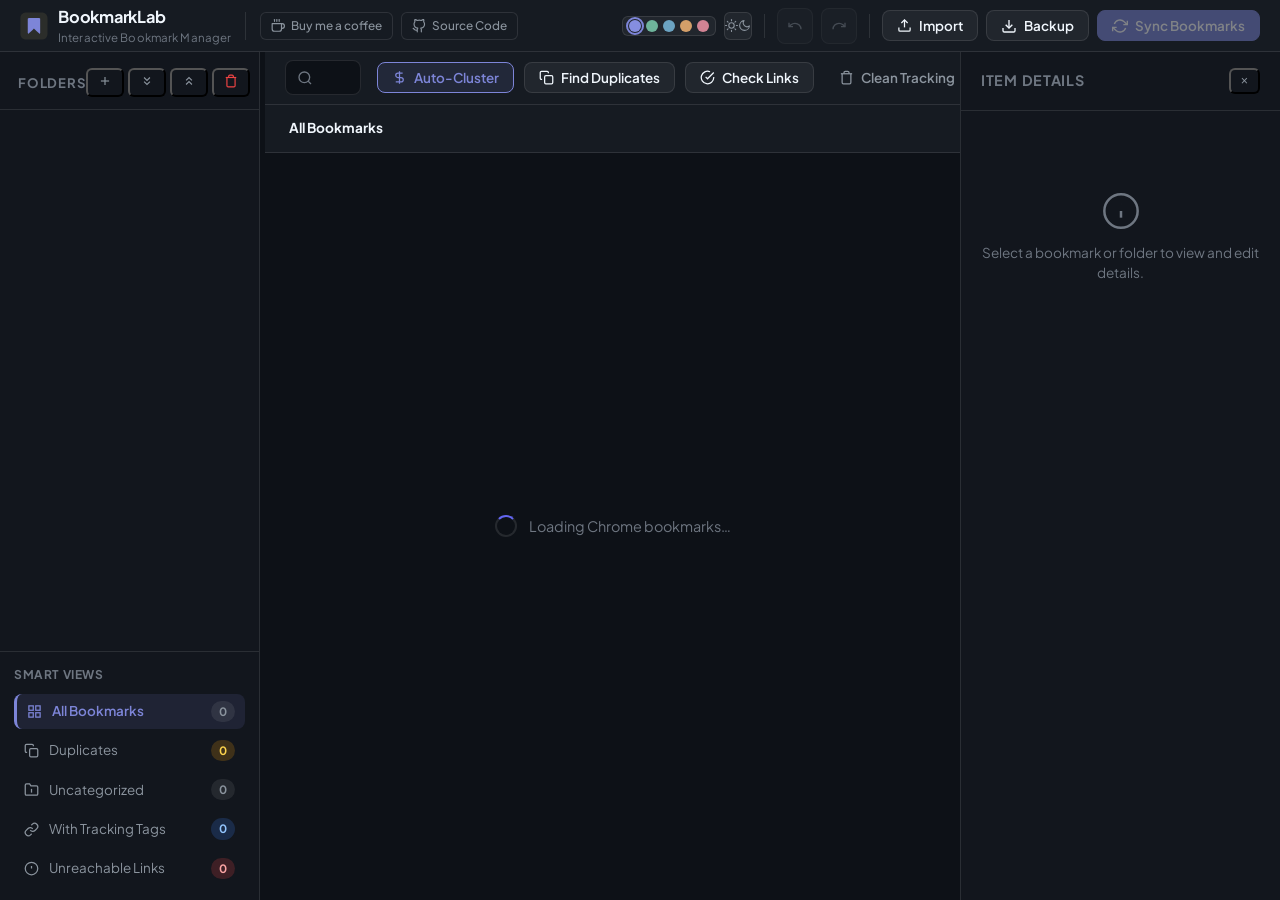
==== index.html @ d6ac0e88 "update icon" ====
<!DOCTYPE html>
<html lang="en">
<head>
  <meta charset="UTF-8">
  <meta name="viewport" content="width=device-width, initial-scale=1.0">
  <title>BookmarkLab — Chrome Bookmark Organizer</title>
  <meta name="description" content="Organize, deduplicate, and clean your Chrome bookmarks. Review changes before syncing.">

  <link rel="preconnect" href="https://fonts.googleapis.com">
  <link rel="preconnect" href="https://fonts.gstatic.com" crossorigin>
  <link href="https://fonts.googleapis.com/css2?family=Plus+Jakarta+Sans:wght@400;500;600;700;800&family=JetBrains+Mono:wght@400;500&display=swap" rel="stylesheet">

  <link rel="stylesheet" href="css/styles.css">

  <style>
    /* ── Sync badge on button ───────────────────────── */
    #btn-sync { position: relative; }
    #sync-change-count {
      display: none;
      position: absolute;
      top: -7px; right: -7px;
      background: #f59e0b;
      color: #000;
      font-size: 0.65rem;
      font-weight: 800;
      min-width: 18px;
      height: 18px;
      border-radius: 9px;
      align-items: center;
      justify-content: center;
      padding: 0 5px;
      line-height: 1;
      box-shadow: 0 0 0 2px var(--bg-surface, #0f1117);
    }

    /* ── Diff summary in sync modal ─────────────────── */
    .diff-summary { display: flex; flex-direction: column; gap: 8px; margin-bottom: 14px; }
    .diff-row {
      display: flex; align-items: center; gap: 10px;
      background: var(--bg-modal-row, rgba(255,255,255,0.04));
      border: 1px solid var(--border-color);
      border-radius: 8px; padding: 10px 12px;
      font-size: 0.85rem; color: var(--text-primary, #e2e8f0);
    }
    .diff-icon { font-size: 1.1rem; width: 22px; text-align: center; flex-shrink: 0; }
    .diff-delete { border-left: 3px solid #ef4444; }
    .diff-move   { border-left: 3px solid #f59e0b; }
    .diff-update { border-left: 3px solid var(--accent-primary); }
    .diff-create { border-left: 3px solid #10b981; }
    .diff-warn {
      font-size: 0.78rem;
      color: var(--text-muted, #64748b);
      background: rgba(245,158,11,0.08);
      border: 1px solid rgba(245,158,11,0.2);
      border-radius: 7px; padding: 9px 12px; line-height: 1.5;
    }

    /* ── Error drop zone ────────────────────────────── */
    .error-drop-zone {
      flex-direction: column; align-items: center; justify-content: center;
      text-align: center; gap: 12px; padding: 40px 24px;
    }
    .error-drop-zone h2 { font-size: 1.2rem; color: #fca5a5; }
    .error-drop-zone p  { font-size: 0.85rem; color: var(--text-muted, #64748b); max-width: 340px; }
    #load-error-msg {
      display: none;
      font-size: 0.78rem;
      background: rgba(239,68,68,0.08);
      border: 1px solid rgba(239,68,68,0.25);
      border-radius: 7px; padding: 10px 14px; color: #fca5a5;
      max-width: 380px; line-height: 1.5;
    }

    /* ── Backup button styling ──────────────────────── */
    .btn-backup {
      background: var(--bg-surface-elevated);
      border: 1px solid var(--border-color);
      color: var(--text-primary);
    }
    .btn-backup:hover {
      background: var(--bg-card-hover);
      border-color: var(--border-color-hover);
    }

    /* ── Sync button styling ────────────────────────── */
    .btn-sync {
      background: var(--accent-primary);
      border: 1px solid var(--accent-primary);
      color: #ffffff;
      font-weight: 600;
      box-shadow: var(--shadow-sm);
    }
    .btn-sync:hover {
      background: var(--accent-primary-hover);
      border-color: var(--accent-primary-hover);
      box-shadow: var(--shadow-sm);
    }
    .btn-sync:disabled {
      opacity: 0.45;
      cursor: not-allowed;
      box-shadow: none;
    }
  </style>
</head>
<body class="dark-theme">
  <div id="app" class="app-container">

    <!-- ── Header ─────────────────────────────────────────────────────────── -->
    <header class="app-header">
      <div class="header-left">
        <div class="brand">
          <div class="logo-icon" title="BookmarkLab">
            <svg width="28" height="28" viewBox="130 130 768 768" fill="none" xmlns="http://www.w3.org/2000/svg">
              <path class="logo-tile" fill="var(--logo-tile-bg, #2B2D2A)" d="M282.151 141.207C291.786 140.545 305.557 140.889 315.428 140.889L374.283 140.906L556.369 140.911L684.73 140.918L720.703 140.888C733.162 140.879 745.12 140.648 757.49 142.655C829.034 154.265 883.894 216.582 885.049 289.354C885.207 299.277 885.3 309.178 885.362 319.092C885.482 342.14 885.484 365.189 885.371 388.237L885.338 561.174L885.184 686.166C885.093 717.323 887.623 748.333 877.836 778.272C857.794 839.587 809.516 876.657 746.101 884.379C745.172 884.476 744.241 884.56 743.309 884.631C733.605 885.382 720.912 885.021 710.948 885.017L658.028 885.012L488.055 885.005L348.899 884.964L309.32 885.005C294.341 885.023 281.655 885.378 266.755 882.79C239.149 877.929 213.397 865.614 192.284 847.176C162.414 821.168 143.986 784.444 140.986 744.952C140.168 733.709 140.499 719.841 140.496 708.399L140.49 649.413L140.461 464.135L140.448 340.745L140.424 304.613C140.421 290.909 140.038 280.915 142.358 267.214C146.88 240.1 158.763 214.748 176.709 193.926C204.284 162.084 240.189 144.252 282.151 141.207Z"/>
              <path class="logo-ribbon" fill="var(--accent-primary)" d="M361.332 298.153L361.987 298.119C381.853 297.185 407.778 297.865 427.893 297.864L550.249 297.869L625.846 297.95C638.609 297.932 651.955 297.72 664.716 298.158C669.124 298.66 673.466 300.885 676.7 303.877C680.948 307.807 683.087 313.669 683.154 319.409C683.511 350.145 683.293 380.885 683.227 411.623L683.262 560.206L683.295 656.699L683.318 685.905C683.36 696.396 685.26 710.953 677.613 718.856C674.049 722.606 669.08 724.695 663.907 724.618C661.588 724.589 657.568 723.694 655.869 722.209C649.002 716.206 641.742 708.657 635.274 702.213L588.973 655.9L547.448 614.42C535.871 602.961 523.61 591.196 512.515 579.285C488.486 604.37 461.586 630.302 436.843 655.103L398.052 693.898C389.472 702.524 376.566 716.526 366.401 724.008C363.896 725.852 355.822 724.192 352.841 722.341C341.635 715.384 342.211 703.881 342.582 692.385C342.705 686.355 342.592 679.934 342.598 673.847L342.579 596.349L342.566 412.368L342.673 350.435C342.686 340.638 342.516 330.833 342.621 321.036C342.753 308.648 349.025 300.509 361.332 298.153Z"/>
            </svg>
          </div>
          <div class="brand-text">
            <span class="brand-name">BookmarkLab</span>
            <span class="brand-tag">Interactive Bookmark Manager</span>
          </div>
        </div>

        <div class="header-left-links">
          <!-- Buy Me a Coffee Link -->
          <a id="btn-coffee" href="https://buymeacoffee.com/dipinknair619" target="_blank" rel="noopener noreferrer" class="header-link-btn btn-coffee" title="Support BookmarkLab on Buy Me a Coffee" aria-label="Buy Me a Coffee">
            <svg width="14" height="14" viewBox="0 0 24 24" fill="none" stroke="currentColor" stroke-width="2" stroke-linecap="round" stroke-linejoin="round">
              <path d="M18 8h1a4 4 0 0 1 0 8h-1"></path>
              <path d="M2 8h16v9a4 4 0 0 1-4 4H6a4 4 0 0 1-4-4V8z"></path>
              <line x1="6" y1="1" x2="6" y2="4"></line>
              <line x1="10" y1="1" x2="10" y2="4"></line>
              <line x1="14" y1="1" x2="14" y2="4"></line>
            </svg>
            <span>Buy me a coffee</span>
          </a>

          <!-- GitHub Icon + Source Code -->
          <a id="btn-github" href="https://github.com/dipinknair/bookmarklab-extension" target="_blank" rel="noopener noreferrer" class="header-link-btn btn-github" title="Source Code" aria-label="Source Code on GitHub">
            <svg width="14" height="14" viewBox="0 0 24 24" fill="none" stroke="currentColor" stroke-width="2" stroke-linecap="round" stroke-linejoin="round">
              <path d="M9 19c-5 1.5-5-2.5-7-3m14 6v-3.87a3.37 3.37 0 0 0-.94-2.61c3.14-.35 6.44-1.54 6.44-7A5.44 5.44 0 0 0 20 4.77 5.07 5.07 0 0 0 19.91 1S18.73.65 16 2.48a13.38 13.38 0 0 0-7 0C6.27.65 5.09 1 5.09 1A5.07 5.07 0 0 0 5 4.77a5.44 5.44 0 0 0-1.5 3.78c0 5.42 3.3 6.61 6.44 7A3.37 3.37 0 0 0 9 18.13V22"></path>
            </svg>
            <span>Source Code</span>
          </a>
        </div>
      </div>

      <div class="header-actions">
        <!-- Theme Accent Picker -->
        <div class="theme-selector" title="Choose Accent Theme">
          <button class="theme-dot active" data-theme="purple" style="--dot-color: #858ee0;" title="Pastel Lavender (Default)"></button>
          <button class="theme-dot" data-theme="emerald" style="--dot-color: #6eb49b;" title="Pastel Sage"></button>
          <button class="theme-dot" data-theme="cyan" style="--dot-color: #6ba3c2;" title="Pastel Mist Blue"></button>
          <button class="theme-dot" data-theme="gold" style="--dot-color: #d49f69;" title="Pastel Sand"></button>
          <button class="theme-dot" data-theme="rose" style="--dot-color: #d28394;" title="Pastel Dusty Rose"></button>
        </div>

        <!-- Mode Toggle (Dark / Light) -->
        <button class="theme-mode-btn" title="Switch Theme Mode" aria-label="Switch Theme Mode">
          <svg class="icon-sun" width="15" height="15" viewBox="0 0 24 24" fill="none" stroke="currentColor" stroke-width="2" stroke-linecap="round" stroke-linejoin="round">
            <circle cx="12" cy="12" r="5"></circle>
            <line x1="12" y1="1" x2="12" y2="3"></line>
            <line x1="12" y1="21" x2="12" y2="23"></line>
            <line x1="4.22" y1="4.22" x2="5.64" y2="5.64"></line>
            <line x1="18.36" y1="18.36" x2="19.78" y2="19.78"></line>
            <line x1="1" y1="12" x2="3" y2="12"></line>
            <line x1="21" y1="12" x2="23" y2="12"></line>
            <line x1="4.22" y1="19.78" x2="5.64" y2="18.36"></line>
            <line x1="18.36" y1="5.64" x2="19.78" y2="4.22"></line>
          </svg>
          <svg class="icon-moon" width="15" height="15" viewBox="0 0 24 24" fill="none" stroke="currentColor" stroke-width="2" stroke-linecap="round" stroke-linejoin="round">
            <path d="M21 12.79A9 9 0 1 1 11.21 3 7 7 0 0 0 21 12.79z"></path>
          </svg>
        </button>

        <div class="divider-v"></div>

        <!-- Undo / Redo -->
        <button id="btn-undo" class="btn btn-icon" title="Undo (Cmd+Z)" disabled>
          <svg width="16" height="16" viewBox="0 0 24 24" fill="none" stroke="currentColor" stroke-width="2"><path d="M3 7v6h6"/><path d="M21 17a9 9 0 0 0-9-9 9 9 0 0 0-6 2.3L3 13"/></svg>
        </button>
        <button id="btn-redo" class="btn btn-icon" title="Redo (Cmd+Shift+Z)" disabled>
          <svg width="16" height="16" viewBox="0 0 24 24" fill="none" stroke="currentColor" stroke-width="2"><path d="M21 7v6h-6"/><path d="M3 17a9 9 0 0 1 9-9 9 9 0 0 1 6 2.3l3 2.7"/></svg>
        </button>

        <div class="divider-v"></div>

        <!-- Hidden file input for import -->
        <input type="file" id="file-import-input" accept=".html,.htm,.json" style="display:none;" />

        <!-- Import -->
        <button id="btn-import" class="btn btn-secondary" title="Import bookmarks from Safari, Firefox, Edge, Arc, or an HTML/JSON file">
          <svg width="15" height="15" viewBox="0 0 24 24" fill="none" stroke="currentColor" stroke-width="2"><path d="M21 15v4a2 2 0 0 1-2 2H5a2 2 0 0 1-2-2v-4"/><polyline points="17 8 12 3 7 8"/><line x1="12" y1="3" x2="12" y2="15"/></svg>
          <span>Import</span>
        </button>

        <!-- Backup -->
        <button id="btn-backup" class="btn btn-backup" title="Download your current Chrome bookmarks as an HTML backup file — do this before making changes">
          <svg width="16" height="16" viewBox="0 0 24 24" fill="none" stroke="currentColor" stroke-width="2"><path d="M21 15v4a2 2 0 0 1-2 2H5a2 2 0 0 1-2-2v-4"/><polyline points="7 10 12 15 17 10"/><line x1="12" y1="15" x2="12" y2="3"/></svg>
          <span>Backup</span>
        </button>

        <!-- Sync Bookmarks -->
        <button id="btn-sync" class="btn btn-sync" title="Review and apply your staged changes back to the browser" disabled>
          <svg width="16" height="16" viewBox="0 0 24 24" fill="none" stroke="currentColor" stroke-width="2"><path d="M23 4v6h-6"/><path d="M1 20v-6h6"/><path d="M3.51 9a9 9 0 0 1 14.85-3.36L23 10M1 14l4.64 4.36A9 9 0 0 0 20.49 15"/></svg>
          <span>Sync Bookmarks</span>
          <span id="sync-change-count"></span>
        </button>
      </div>
    </header>

    <!-- ── Workspace ───────────────────────────────────────────────────────── -->
    <div class="workspace">

      <!-- Left Sidebar -->
      <aside class="sidebar" id="sidebar">
        <div class="sidebar-header">
          <h2 class="sidebar-title">Folders</h2>
          <div class="sidebar-tools">
            <button id="btn-new-folder" class="btn-sm btn-ghost" title="New Folder">
              <svg width="14" height="14" viewBox="0 0 24 24" fill="none" stroke="currentColor" stroke-width="2"><line x1="12" y1="5" x2="12" y2="19"/><line x1="5" y1="12" x2="19" y2="12"/></svg>
            </button>
            <button id="btn-expand-all" class="btn-sm btn-ghost" title="Expand All">
              <svg width="14" height="14" viewBox="0 0 24 24" fill="none" stroke="currentColor" stroke-width="2"><polyline points="7 13 12 18 17 13"/><polyline points="7 6 12 11 17 6"/></svg>
            </button>
            <button id="btn-collapse-all" class="btn-sm btn-ghost" title="Collapse All">
              <svg width="14" height="14" viewBox="0 0 24 24" fill="none" stroke="currentColor" stroke-width="2"><polyline points="17 11 12 6 7 11"/><polyline points="17 18 12 13 7 18"/></svg>
            </button>
            <button id="btn-delete-active-tree-folder" class="btn-sm btn-ghost" title="Delete Selected Folder" style="color:#ef4444;">
              <svg width="14" height="14" viewBox="0 0 24 24" fill="none" stroke="currentColor" stroke-width="2"><polyline points="3 6 5 6 21 6"/><path d="M19 6v14a2 2 0 0 1-2 2H7a2 2 0 0 1-2-2V6m3 0V4a2 2 0 0 1 2-2h4a2 2 0 0 1 2 2v2"/></svg>
            </button>
          </div>
        </div>

        <div class="tree-container" id="tree-root"></div>

        <div class="smart-views-section">
          <div class="section-subtitle">Smart Views</div>
          <ul class="smart-views-list">
            <li class="smart-view-item active" data-view="all">
              <svg width="15" height="15" viewBox="0 0 24 24" fill="none" stroke="currentColor" stroke-width="2"><rect x="3" y="3" width="7" height="7"/><rect x="14" y="3" width="7" height="7"/><rect x="14" y="14" width="7" height="7"/><rect x="3" y="14" width="7" height="7"/></svg>
              <span>All Bookmarks</span>
              <span class="badge" id="count-all">0</span>
            </li>
            <li class="smart-view-item" data-view="duplicates">
              <svg width="15" height="15" viewBox="0 0 24 24" fill="none" stroke="currentColor" stroke-width="2"><rect x="9" y="9" width="13" height="13" rx="2" ry="2"/><path d="M5 15H4a2 2 0 0 1-2-2V4a2 2 0 0 1 2-2h9a2 2 0 0 1 2 2v1"/></svg>
              <span>Duplicates</span>
              <span class="badge badge-warning" id="count-duplicates">0</span>
            </li>
            <li class="smart-view-item" data-view="uncategorized">
              <svg width="15" height="15" viewBox="0 0 24 24" fill="none" stroke="currentColor" stroke-width="2"><path d="M22 19a2 2 0 0 1-2 2H4a2 2 0 0 1-2-2V5a2 2 0 0 1 2-2h5l2 3h9a2 2 0 0 1 2 2z"/><line x1="12" y1="11" x2="12" y2="17"/></svg>
              <span>Uncategorized</span>
              <span class="badge" id="count-uncategorized">0</span>
            </li>
            <li class="smart-view-item" data-view="dirty-urls">
              <svg width="15" height="15" viewBox="0 0 24 24" fill="none" stroke="currentColor" stroke-width="2"><path d="M10 13a5 5 0 0 0 7.54.54l3-3a5 5 0 0 0-7.07-7.07l-1.72 1.71"/><path d="M14 11a5 5 0 0 0-7.54-.54l-3 3a5 5 0 0 0 7.07 7.07l1.71-1.71"/></svg>
              <span>With Tracking Tags</span>
              <span class="badge badge-info" id="count-dirty-urls">0</span>
            </li>
            <li class="smart-view-item" data-view="broken-links">
              <svg width="15" height="15" viewBox="0 0 24 24" fill="none" stroke="currentColor" stroke-width="2"><circle cx="12" cy="12" r="10"/><line x1="12" y1="8" x2="12" y2="12"/><line x1="12" y1="16" x2="12.01" y2="16"/></svg>
              <span>Unreachable Links</span>
              <span class="badge badge-danger" id="count-broken-links" style="background:rgba(239,68,68,0.2);color:#fca5a5;">0</span>
            </li>
          </ul>
        </div>
      </aside>

      <div class="sidebar-resizer" id="sidebar-resizer"></div>

      <!-- Center Panel -->
      <main class="main-content">
        <div class="toolbar">
          <div class="search-box">
            <svg class="search-icon" width="16" height="16" viewBox="0 0 24 24" fill="none" stroke="currentColor" stroke-width="2"><circle cx="11" cy="11" r="8"/><line x1="21" y1="21" x2="16.65" y2="16.65"/></svg>
            <input type="text" id="search-input" placeholder="Search by title, URL, tag or domain…" autocomplete="off">
            <button id="search-clear" class="btn-clear" style="display:none;">&times;</button>
          </div>

          <div class="toolbar-tools">
            <button id="btn-auto-cluster" class="btn btn-accent" title="Auto-organize into folders by domain or topic">
              <svg width="15" height="15" viewBox="0 0 24 24" fill="none" stroke="currentColor" stroke-width="2"><path d="M12 2v20M17 5H9.5a3.5 3.5 0 0 0 0 7h5a3.5 3.5 0 0 1 0 7H6"/></svg>
              <span>Auto-Cluster</span>
            </button>

            <button id="btn-dedupe" class="btn btn-secondary" title="Find & remove duplicate bookmarks">
              <svg width="15" height="15" viewBox="0 0 24 24" fill="none" stroke="currentColor" stroke-width="2"><rect x="9" y="9" width="13" height="13" rx="2" ry="2"/><path d="M5 15H4a2 2 0 0 1-2-2V4a2 2 0 0 1 2-2h9a2 2 0 0 1 2 2v1"/></svg>
              <span>Find Duplicates</span>
            </button>

            <button id="btn-check-links" class="btn btn-secondary" title="Check all links are reachable">
              <svg width="15" height="15" viewBox="0 0 24 24" fill="none" stroke="currentColor" stroke-width="2"><path d="M22 11.08V12a10 10 0 1 1-5.93-9.14"/><polyline points="22 4 12 14.01 9 11.01"/></svg>
              <span>Check Links</span>
            </button>

            <button id="btn-clean-params" class="btn btn-ghost" title="Strip utm_*, fbclid, gclid tracking params from all URLs">
              <svg width="15" height="15" viewBox="0 0 24 24" fill="none" stroke="currentColor" stroke-width="2"><polyline points="3 6 5 6 21 6"/><path d="M19 6v14a2 2 0 0 1-2 2H7a2 2 0 0 1-2-2V6m3 0V4a2 2 0 0 1 2-2h4a2 2 0 0 1 2 2v2"/></svg>
              <span>Clean Tracking</span>
            </button>

            <div class="divider-v"></div>

            <div class="view-switch">
              <button id="view-grid-btn" class="btn-view active" title="Grid View">
                <svg width="16" height="16" viewBox="0 0 24 24" fill="none" stroke="currentColor" stroke-width="2"><rect x="3" y="3" width="7" height="7"/><rect x="14" y="3" width="7" height="7"/><rect x="14" y="14" width="7" height="7"/><rect x="3" y="14" width="7" height="7"/></svg>
              </button>
              <button id="view-list-btn" class="btn-view" title="List View">
                <svg width="16" height="16" viewBox="0 0 24 24" fill="none" stroke="currentColor" stroke-width="2"><line x1="8" y1="6" x2="21" y2="6"/><line x1="8" y1="12" x2="21" y2="12"/><line x1="8" y1="18" x2="21" y2="18"/><line x1="3" y1="6" x2="3.01" y2="6"/><line x1="3" y1="12" x2="3.01" y2="12"/><line x1="3" y1="18" x2="3.01" y2="18"/></svg>
              </button>
            </div>
          </div>
        </div>

        <div class="view-header">
          <div class="breadcrumbs" id="breadcrumbs">
            <span class="crumb active">All Bookmarks</span>
          </div>
          <div class="batch-bar" id="batch-bar" style="display:none;">
            <span id="selected-count">0 items selected</span>
            <div class="batch-actions">
              <button id="btn-batch-move" class="btn-sm btn-secondary">Move to…</button>
              <button id="btn-batch-tag" class="btn-sm btn-secondary">Add Tag</button>
              <button id="btn-batch-delete" class="btn-sm btn-danger">Delete Selected</button>
              <button id="btn-batch-clear" class="btn-sm btn-ghost">&times;</button>
            </div>
          </div>
        </div>

        <!-- Error / Loading State (shown only when Chrome bookmarks fail to load) -->
        <div id="drop-zone" class="drop-zone-empty error-drop-zone" style="display:none;">
          <svg width="52" height="52" viewBox="0 0 24 24" fill="none" stroke="#ef4444" stroke-width="1.5"><circle cx="12" cy="12" r="10"/><line x1="12" y1="8" x2="12" y2="12"/><line x1="12" y1="16" x2="12.01" y2="16"/></svg>
          <h2>Could Not Load Bookmarks</h2>
          <p>Make sure this page is running inside the BookmarkLab Chrome extension (not as a regular web page).</p>
          <div id="load-error-msg"></div>
          <div style="display:flex; gap:10px; margin-top:8px;">
            <button id="btn-retry-load" class="btn btn-primary">
              <svg width="16" height="16" viewBox="0 0 24 24" fill="none" stroke="currentColor" stroke-width="2"><path d="M23 4v6h-6"/><path d="M1 20v-6h6"/><path d="M3.51 9a9 9 0 0 1 14.85-3.36L23 10M1 14l4.64 4.36A9 9 0 0 0 20.49 15"/></svg>
              Retry
            </button>
            <button id="btn-load-demo" class="btn btn-secondary" title="Explore BookmarkLab with sample bookmarks">
              <svg width="16" height="16" viewBox="0 0 24 24" fill="none" stroke="currentColor" stroke-width="2"><rect x="2" y="3" width="20" height="14" rx="2" ry="2"/><line x1="8" y1="21" x2="16" y2="21"/><line x1="12" y1="17" x2="12" y2="21"/></svg>
              Load Demo Bookmarks
            </button>
          </div>
        </div>

        <!-- Loading spinner (shown briefly on open) -->
        <div id="loading-spinner" style="display:flex; align-items:center; justify-content:center; height:100%; gap:12px; color:var(--text-muted, #64748b); font-size:0.9rem;">
          <div class="spinner-ring"></div>
          Loading Chrome bookmarks…
        </div>

        <div id="bookmark-content" class="bookmark-grid" style="display:none;"></div>
      </main>

      <!-- Right Panel: Inspector -->
      <aside class="inspector" id="inspector">
        <div class="inspector-header">
          <h3>Item Details</h3>
          <button id="btn-close-inspector" class="btn-sm btn-ghost">&times;</button>
        </div>
        <div id="inspector-body" class="inspector-body">
          <div class="inspector-empty">
            <svg width="40" height="40" viewBox="0 0 24 24" fill="none" stroke="currentColor" stroke-width="1.5"><circle cx="12" cy="12" r="10"/><line x1="12" y1="16" x2="12" y2="12"/><line x1="12" y1="8" x2="12.01" y2="8"/></svg>
            <p>Select a bookmark or folder to view and edit details.</p>
          </div>
        </div>
      </aside>
    </div>

    <!-- ── Modals ───────────────────────────────────────────────────────────── -->
    <div id="modal-backdrop" class="modal-backdrop" style="display:none;">

      <!-- Sync Confirmation Modal -->
      <div id="modal-sync" class="modal-dialog" style="display:none;">
        <div class="modal-header">
          <h3 class="modal-title">Review Changes Before Syncing Bookmarks</h3>
          <button class="modal-close">&times;</button>
        </div>
        <div class="modal-body">
          <p class="modal-desc">The following changes will be applied to your real Chrome bookmarks. Consider creating a <strong>Backup</strong> first if you haven't already.</p>
          <div id="sync-summary"><!-- populated by JS --></div>
        </div>
        <div class="modal-footer">
          <button id="btn-confirm-sync" class="btn btn-primary glow-button">Apply Changes</button>
          <button class="btn btn-secondary modal-close-btn">Cancel</button>
        </div>
      </div>

      <!-- Duplicate Resolver Modal -->
      <div id="modal-dedupe" class="modal-dialog modal-lg" style="display:none;">
        <div class="modal-header">
          <h3 class="modal-title">Duplicate Bookmark Resolver</h3>
          <button class="modal-close">&times;</button>
        </div>
        <div class="modal-body" id="dedupe-modal-body"></div>
        <div class="modal-footer">
          <button id="btn-auto-resolve-dedupe" class="btn btn-primary">Auto-Keep Oldest &amp; Remove Duplicates</button>
          <button class="btn btn-secondary modal-close-btn">Close</button>
        </div>
      </div>

      <!-- Auto-Cluster Modal -->
      <div id="modal-cluster" class="modal-dialog" style="display:none;">
        <div class="modal-header">
          <h3 class="modal-title">Auto-Cluster by Category</h3>
          <button class="modal-close">&times;</button>
        </div>
        <div class="modal-body">
          <p class="modal-desc">Analyzes domain names and keywords to organize bookmarks into topic folders automatically.</p>

          <div class="form-group">
            <label class="form-label">Clustering Strategy:</label>
            <div class="radio-group">
              <label class="radio-label">
                <input type="radio" name="cluster-mode" value="domain" checked>
                <div>
                  <strong>Group by Domain</strong>
                  <div class="help-text">Creates folders like "GitHub", "YouTube", "StackOverflow".</div>
                </div>
              </label>
              <label class="radio-label">
                <input type="radio" name="cluster-mode" value="category">
                <div>
                  <strong>Group by Smart Topic</strong>
                  <div class="help-text">Creates folders: Developer Tools, Media, Research, Social, Shopping, Finance, News.</div>
                </div>
              </label>
            </div>
          </div>

          <div class="form-group">
            <label class="checkbox-label">
              <input type="checkbox" id="cluster-move-uncategorized" checked>
              <span>Only cluster bookmarks currently in Root / Uncategorized</span>
            </label>
          </div>
        </div>
        <div class="modal-footer">
          <button id="btn-run-cluster" class="btn btn-accent">Run Auto-Cluster</button>
          <button class="btn btn-secondary modal-close-btn">Cancel</button>
        </div>
      </div>

      <!-- Clean Tracking Diff Modal -->
      <div id="modal-clean-diff" class="modal-dialog modal-lg" style="display:none;">
        <div class="modal-header">
          <h3 class="modal-title">Clean Tracking Parameters</h3>
          <button class="modal-close">&times;</button>
        </div>
        <div class="modal-body">
          <p class="modal-desc" id="clean-diff-desc">The following bookmarks have tracking parameters (utm_*, fbclid, gclid, etc.) that will be stripped:</p>
          <div style="display:flex; align-items:center; justify-space-between; background:rgba(255,255,255,0.04); border:1px solid var(--border-color); padding:8px 12px; border-radius:6px; margin-bottom:8px; font-size:0.8rem;">
            <label style="display:flex; align-items:center; gap:8px; cursor:pointer; font-weight:600; color:var(--text-primary);">
              <input type="checkbox" id="clean-select-all" checked>
              <span>Select All / Deselect All</span>
            </label>
            <span id="clean-selected-count" style="color:var(--text-muted); font-size:0.75rem;"></span>
          </div>
          <div id="clean-diff-body" class="clean-diff-list"></div>
        </div>
        <div class="modal-footer">
          <button id="btn-confirm-clean-all" class="btn btn-primary glow-button">Strip Parameters from Selected URLs</button>
          <button class="btn btn-secondary modal-close-btn">Cancel</button>
        </div>
      </div>

      <!-- Batch Move Modal -->
      <div id="modal-move" class="modal-dialog" style="display:none;">
        <div class="modal-header">
          <h3 class="modal-title">Move Bookmarks</h3>
          <button class="modal-close">&times;</button>
        </div>
        <div class="modal-body">
          <p class="modal-desc" id="move-modal-desc">Select destination folder for selected item(s):</p>
          <div class="form-group">
            <label class="form-label">Destination Folder</label>
            <select id="inp-move-target-folder" class="form-select"></select>
          </div>
          <div class="form-group" style="margin-top:14px;">
            <label class="form-label">Or create a new folder inside destination:</label>
            <div style="display:flex; gap:8px;">
              <input type="text" id="inp-move-new-folder-title" class="form-input" placeholder="New folder name..." />
              <button id="btn-create-move-folder" class="btn btn-secondary" style="white-space:nowrap;">+ Create</button>
            </div>
          </div>
        </div>
        <div class="modal-footer">
          <button id="btn-confirm-move" class="btn btn-primary glow-button">Move Items</button>
          <button class="btn btn-secondary modal-close-btn">Cancel</button>
        </div>
      </div>

      <!-- Batch Tag Modal -->
      <div id="modal-tag" class="modal-dialog" style="display:none;">
        <div class="modal-header">
          <h3 class="modal-title">Add Tags to Bookmarks</h3>
          <button class="modal-close">&times;</button>
        </div>
        <div class="modal-body">
          <p class="modal-desc" id="tag-modal-desc">Add tag(s) to selected item(s):</p>
          <div class="form-group">
            <label class="form-label">Tags (comma-separated)</label>
            <input type="text" id="inp-batch-tag-input" class="form-input" placeholder="e.g. dev, article, reference" />
          </div>
        </div>
        <div class="modal-footer">
          <button id="btn-confirm-batch-tag" class="btn btn-primary glow-button">Add Tag(s)</button>
          <button class="btn btn-secondary modal-close-btn">Cancel</button>
        </div>
      </div>

      <!-- Import Bookmarks Modal -->
      <div id="modal-import" class="modal-dialog" style="display:none; max-width: 520px;">
        <div class="modal-header">
          <h3 class="modal-title">Import Bookmarks</h3>
          <button class="modal-close">&times;</button>
        </div>
        <div class="modal-body">
          <div id="import-stats-summary" style="margin-bottom: 16px; padding: 12px 14px; background: var(--bg-surface-elevated); border: 1px solid var(--border-color); border-radius: var(--radius-md);">
            <div style="display:flex; justify-content:space-between; align-items:center;">
              <span id="import-file-name" style="font-weight:600; font-size:0.86rem; color:var(--text-primary);">bookmarks.html</span>
              <span id="import-file-counts" style="font-size:0.75rem; color:var(--text-muted);">0 bookmarks, 0 folders</span>
            </div>
          </div>

          <div style="margin-bottom: 16px;">
            <label class="form-label" style="display:block; margin-bottom: 8px;">Destination</label>
            <div style="display: flex; flex-direction: column; gap: 8px;">
              <label style="display: flex; align-items: flex-start; gap: 10px; padding: 10px 12px; background: var(--bg-card); border: 1px solid var(--border-color); border-radius: var(--radius-md); cursor: pointer;">
                <input type="radio" name="import-dest" value="folder" checked style="margin-top: 3px;" />
                <div style="flex: 1;">
                  <span style="font-weight: 600; font-size: 0.85rem; color: var(--text-primary);">Dedicated Folder (Recommended)</span>
                  <p style="font-size: 0.74rem; color: var(--text-muted); margin-top: 2px;">Keeps existing bookmarks untouched. Places all imported links into a new folder.</p>
                  <input type="text" id="import-folder-name" class="form-input" style="margin-top: 8px; font-size: 0.82rem; padding: 6px 10px;" placeholder="Folder name" />
                </div>
              </label>

              <label style="display: flex; align-items: flex-start; gap: 10px; padding: 10px 12px; background: var(--bg-card); border: 1px solid var(--border-color); border-radius: var(--radius-md); cursor: pointer;">
                <input type="radio" name="import-dest" value="merge" style="margin-top: 3px;" />
                <div style="flex: 1;">
                  <span style="font-weight: 600; font-size: 0.85rem; color: var(--text-primary);">Merge into Existing Folders</span>
                  <p style="font-size: 0.74rem; color: var(--text-muted); margin-top: 2px;">Combines matching folder names at the root level and appends items.</p>
                </div>
              </label>

              <label style="display: flex; align-items: flex-start; gap: 10px; padding: 10px 12px; background: var(--bg-card); border: 1px solid var(--border-color); border-radius: var(--radius-md); cursor: pointer;">
                <input type="radio" name="import-dest" value="replace" style="margin-top: 3px;" />
                <div style="flex: 1;">
                  <span style="font-weight: 600; font-size: 0.85rem; color: var(--text-primary);">Replace Current Workspace</span>
                  <p style="font-size: 0.74rem; color: var(--text-muted); margin-top: 2px;">Overwrites the active staging tree with the imported file.</p>
                </div>
              </label>
            </div>
          </div>

          <div style="padding-top: 8px; border-top: 1px solid var(--border-color); display: flex; flex-direction: column; gap: 8px;">
            <label style="display: flex; align-items: center; gap: 8px; font-size: 0.8rem; color: var(--text-secondary); cursor: pointer;">
              <input type="checkbox" id="import-clean-tracking" checked />
              <span>Automatically strip tracking parameters (utm_*, fbclid, etc.)</span>
            </label>
            <label style="display: flex; align-items: center; gap: 8px; font-size: 0.8rem; color: var(--text-secondary); cursor: pointer;">
              <input type="checkbox" id="import-open-dedupe" />
              <span>Find and resolve duplicates immediately after import</span>
            </label>
          </div>
        </div>
        <div class="modal-footer">
          <button id="btn-confirm-import" class="btn btn-primary">Import Bookmarks</button>
          <button class="btn btn-secondary modal-close-btn">Cancel</button>
        </div>
      </div>

    </div>

    <div id="toast-container" class="toast-container"></div>
  </div>

  <style>
    .spinner-ring {
      width: 22px; height: 22px;
      border: 2px solid rgba(255,255,255,0.1);
      border-top-color: #6366f1;
      border-radius: 50%;
      animation: spin 0.8s linear infinite;
    }
    @keyframes spin { to { transform: rotate(360deg); } }
  </style>

  <script type="module" src="js/app.js"></script>
</body>
</html>
---- css/styles.css ----
/* ==========================================================================
   BookmarkLab - Design System & Modern Glassmorphism Styling
   ========================================================================== */

:root, [data-mode="dark"] {
  /* Color Mode: Dark (Default) - Minimalist Neutral Slate */
  --bg-dark: #0d1117;
  --bg-surface: #161b22;
  --bg-surface-elevated: #21262d;
  --bg-header: #161b22;
  --bg-sidebar: #12161d;
  --bg-toolbar: #161b22;
  --bg-main: #0d1117;
  --bg-card: #161b22;
  --bg-card-hover: #1c2128;
  --bg-input: #0d1117;
  --bg-input-focus: #161b22;
  --bg-modal: #161b22;
  --bg-modal-row: rgba(255, 255, 255, 0.03);
  --bg-badge: rgba(255, 255, 255, 0.05);
  
  --border-color: rgba(255, 255, 255, 0.1);
  --border-color-hover: rgba(255, 255, 255, 0.22);
  --border-glow: var(--accent-primary);

  --text-primary: #f0f6fc;
  --text-secondary: #8b949e;
  --text-muted: #6e7681;
  
  --shadow-sm: 0 1px 2px rgba(0, 0, 0, 0.2);
  --shadow-md: 0 3px 6px rgba(0, 0, 0, 0.3);
  --shadow-lg: 0 8px 24px rgba(0, 0, 0, 0.45);
  --shadow-glow: none;

  --ambient-glow-1: transparent;
  --ambient-glow-2: transparent;

  --tree-row-hover: rgba(255, 255, 255, 0.04);
  --tree-row-active: rgba(125, 133, 216, 0.12);
  --brand-grad-start: #f0f6fc;
  --brand-grad-end: #c9d1d9;
  --logo-tile-bg: #2B2D2A;
}

[data-mode="light"] {
  /* Color Mode: White / Light - Clean Minimalist Canvas */
  --bg-dark: #f6f8fa;
  --bg-surface: #ffffff;
  --bg-surface-elevated: #f3f4f6;
  --bg-header: #ffffff;
  --bg-sidebar: #fbfcfd;
  --bg-toolbar: #ffffff;
  --bg-main: #f6f8fa;
  --bg-card: #ffffff;
  --bg-card-hover: #f9fafb;
  --bg-input: #ffffff;
  --bg-input-focus: #ffffff;
  --bg-modal: #ffffff;
  --bg-modal-row: rgba(0, 0, 0, 0.02);
  --bg-badge: rgba(0, 0, 0, 0.04);

  --border-color: rgba(0, 0, 0, 0.08);
  --border-color-hover: rgba(0, 0, 0, 0.18);
  --border-glow: var(--accent-primary);

  --text-primary: #1f2328;
  --text-secondary: #57606a;
  --text-muted: #6e7781;

  --shadow-sm: 0 1px 2px rgba(0, 0, 0, 0.04);
  --shadow-md: 0 2px 6px rgba(0, 0, 0, 0.06);
  --shadow-lg: 0 8px 20px rgba(0, 0, 0, 0.08);
  --shadow-glow: none;

  --ambient-glow-1: transparent;
  --ambient-glow-2: transparent;

  --tree-row-hover: rgba(0, 0, 0, 0.04);
  --tree-row-active: rgba(125, 133, 216, 0.1);
  --brand-grad-start: #1f2328;
  --brand-grad-end: #32383f;
  --logo-tile-bg: #2B2D2A;
}

:root {
  /* Layout, Metrics & Typography Tokens */
  --header-height: 52px;
  --radius-sm: 6px;
  --radius-md: 8px;
  --radius-lg: 12px;
  --radius-full: 9999px;

  --transition-fast: 0.15s cubic-bezier(0.4, 0, 0.2, 1);
  --transition-normal: 0.2s cubic-bezier(0.4, 0, 0.2, 1);
  --font-sans: 'Plus Jakarta Sans', -apple-system, BlinkMacSystemFont, sans-serif;
  --font-mono: 'JetBrains Mono', monospace;

  /* Base Accent Helpers (Muted / Pastel) */
  --accent-teal: #5fa88d;
  --accent-amber: #d49f69;
  --accent-red: #e06c75;

  /* Default Accent Palette (Pastel Lavender) */
  --accent-primary: #7d85d8;
  --accent-primary-hover: #6c74cb;
  --accent-secondary: #9da4e8;
  --accent-gradient: linear-gradient(135deg, #747ecf 0%, #8b94df 50%, #a2abed 100%);
}

/* Pastel Lavender Theme */
[data-theme="purple"] {
  --accent-primary: #7d85d8;
  --accent-primary-hover: #6c74cb;
  --accent-secondary: #9da4e8;
  --accent-gradient: linear-gradient(135deg, #747ecf 0%, #8b94df 50%, #a2abed 100%);
  --border-color-hover: rgba(125, 133, 216, 0.35);
  --border-glow: rgba(125, 133, 216, 0.35);
  --shadow-glow: none;
  --tree-row-active: rgba(125, 133, 216, 0.12);
}

/* Pastel Sage Theme */
[data-theme="emerald"] {
  --accent-primary: #5fa88d;
  --accent-primary-hover: #50977d;
  --accent-secondary: #7fbeaa;
  --accent-gradient: linear-gradient(135deg, #589f85 0%, #6eb49b 50%, #87c7b0 100%);
  --border-color-hover: rgba(95, 168, 141, 0.35);
  --border-glow: rgba(95, 168, 141, 0.35);
  --shadow-glow: none;
  --tree-row-active: rgba(95, 168, 141, 0.12);
}

/* Pastel Mist Blue Theme */
[data-theme="cyan"] {
  --accent-primary: #5c97b8;
  --accent-primary-hover: #4e88a8;
  --accent-secondary: #7eb3ce;
  --accent-gradient: linear-gradient(135deg, #5590b0 0%, #6ba3c2 50%, #84bad6 100%);
  --border-color-hover: rgba(92, 151, 184, 0.35);
  --border-glow: rgba(92, 151, 184, 0.35);
  --shadow-glow: none;
  --tree-row-active: rgba(92, 151, 184, 0.12);
}

/* Pastel Sand Theme */
[data-theme="gold"] {
  --accent-primary: #c9935d;
  --accent-primary-hover: #b9824c;
  --accent-secondary: #dfae7d;
  --accent-gradient: linear-gradient(135deg, #c28952 0%, #d49f69 50%, #e5b686 100%);
  --border-color-hover: rgba(201, 147, 93, 0.35);
  --border-glow: rgba(201, 147, 93, 0.35);
  --shadow-glow: none;
  --tree-row-active: rgba(201, 147, 93, 0.12);
}

/* Pastel Dusty Rose Theme */
[data-theme="rose"] {
  --accent-primary: #c9788a;
  --accent-primary-hover: #b86779;
  --accent-secondary: #dc92a2;
  --accent-gradient: linear-gradient(135deg, #c06d80 0%, #d28394 50%, #e39dac 100%);
  --border-color-hover: rgba(201, 120, 138, 0.35);
  --border-glow: rgba(201, 120, 138, 0.35);
  --shadow-glow: none;
  --tree-row-active: rgba(201, 120, 138, 0.12);
}

/* ── Theme Accent Selector UI ────────────────────── */
.theme-selector {
  display: flex;
  align-items: center;
  gap: 5px;
  padding: 3px 6px;
  background: var(--bg-badge);
  border: 1px solid var(--border-color);
  border-radius: var(--radius-sm);
}

.theme-dot {
  width: 12px;
  height: 12px;
  border-radius: 50%;
  background: var(--dot-color);
  border: 2px solid transparent;
  cursor: pointer;
  padding: 0;
  transition: opacity 0.15s ease, outline-color 0.15s ease;
  position: relative;
}

.theme-dot:hover {
  opacity: 0.8;
}

.theme-dot.active {
  outline: 2px solid var(--accent-primary);
  outline-offset: 1px;
  box-shadow: none;
}

/* ── Theme Mode Toggle Button (Sun / Moon) ──────────────── */
.theme-mode-btn {
  display: inline-flex;
  align-items: center;
  justify-content: center;
  width: 28px;
  height: 28px;
  border-radius: var(--radius-sm);
  background: var(--bg-badge);
  border: 1px solid var(--border-color);
  color: var(--text-secondary);
  cursor: pointer;
  padding: 0;
  transition: background var(--transition-fast), border-color var(--transition-fast), color var(--transition-fast);
}

.theme-mode-btn:hover {
  border-color: var(--border-color-hover);
  background: var(--tree-row-hover);
  color: var(--text-primary);
}

[data-mode="dark"] .theme-mode-btn .icon-sun {
  display: block;
}
[data-mode="dark"] .theme-mode-btn .icon-moon {
  display: none;
}

[data-mode="light"] .theme-mode-btn .icon-sun {
  display: none;
}
[data-mode="light"] .theme-mode-btn .icon-moon {
  display: block;
}

* {
  box-sizing: border-box;
  margin: 0;
  padding: 0;
}

body {
  font-family: var(--font-sans);
  background-color: var(--bg-dark);
  color: var(--text-primary);
  overflow: hidden;
  height: 100vh;
  width: 100vw;
  line-height: 1.5;
  -webkit-font-smoothing: antialiased;
}

/* Ambient glow blobs disabled for clean minimalism */
body::before, body::after {
  display: none;
}

.app-container {
  display: flex;
  flex-direction: column;
  height: 100vh;
  position: relative;
  z-index: 1;
}

/* ==========================================================================
   Header Styling
   ========================================================================== */

.app-header {
  height: var(--header-height, 52px);
  background: var(--bg-header);
  border-bottom: 1px solid var(--border-color);
  display: flex;
  align-items: center;
  justify-content: space-between;
  padding: 0 18px;
  z-index: 10;
}

.header-left {
  display: flex;
  align-items: center;
  gap: 14px;
}

.brand {
  display: flex;
  align-items: center;
  gap: 10px;
}

.logo-icon {
  width: 28px;
  height: 28px;
  display: flex;
  align-items: center;
  justify-content: center;
  background: transparent;
  padding: 0;
  border-radius: 0;
  box-shadow: none;
  flex-shrink: 0;
}

.logo-icon svg {
  width: 100%;
  height: 100%;
  display: block;
}

.logo-tile {
  fill: var(--logo-tile-bg, #2B2D2A);
  transition: fill var(--transition-fast);
}

.logo-ribbon {
  fill: var(--accent-primary);
  transition: fill var(--transition-fast);
}

.brand-text {
  display: flex;
  flex-direction: column;
}

.brand-name {
  font-weight: 700;
  font-size: 1.02rem;
  letter-spacing: -0.015em;
  color: var(--text-primary);
}

.brand-tag {
  font-size: 0.72rem;
  color: var(--text-muted);
  font-weight: 400;
  letter-spacing: 0.01em;
}

.header-left-links {
  display: flex;
  align-items: center;
  gap: 8px;
  padding-left: 14px;
  border-left: 1px solid var(--border-color);
}

.header-link-btn {
  display: inline-flex;
  align-items: center;
  gap: 6px;
  padding: 4px 10px;
  height: 28px;
  border-radius: 6px;
  font-size: 0.74rem;
  font-weight: 500;
  text-decoration: none;
  color: var(--text-secondary);
  background: var(--bg-card);
  border: 1px solid var(--border-color);
  transition: all var(--transition-fast);
  white-space: nowrap;
}

.header-link-btn:hover {
  color: var(--text-primary);
  border-color: var(--border-color-hover);
  background: var(--bg-card-hover);
}

.header-link-btn.btn-coffee:hover {
  color: #d49f69;
  border-color: rgba(212, 159, 105, 0.45);
  background: rgba(212, 159, 105, 0.08);
}

.header-link-btn.btn-github:hover {
  color: var(--text-primary);
  border-color: var(--border-color-hover);
}

.save-status {
  display: inline-flex;
  align-items: center;
  gap: 6px;
  font-size: 0.72rem;
  font-weight: 600;
  padding: 2px 8px;
  border-radius: var(--radius-full);
  margin-left: 10px;
  background: var(--bg-badge);
  border: 1px solid var(--border-color);
}
.save-status .status-dot {
  width: 6px;
  height: 6px;
  border-radius: 50%;
}
.save-status.saved {
  color: var(--text-secondary);
}
.save-status.saved .status-dot {
  background: #10b981;
}
.save-status.unsaved {
  color: #d4a359;
  border-color: rgba(212, 163, 89, 0.3);
  background: rgba(212, 163, 89, 0.08);
}
.save-status.unsaved .status-dot {
  background: #d4a359;
}

.header-actions {
  display: flex;
  align-items: center;
  gap: 8px;
}

/* ==========================================================================
   Buttons & UI Controls
   ========================================================================== */

.btn {
  display: inline-flex;
  align-items: center;
  justify-content: center;
  gap: 7px;
  padding: 6px 14px;
  border-radius: var(--radius-md);
  font-family: var(--font-sans);
  font-size: 0.84rem;
  font-weight: 600;
  cursor: pointer;
  border: 1px solid transparent;
  transition: background var(--transition-fast), border-color var(--transition-fast), color var(--transition-fast);
  text-decoration: none;
  white-space: nowrap;
}

.btn-primary {
  background: var(--accent-primary);
  color: #ffffff;
  font-weight: 600;
  border-color: var(--accent-primary);
  box-shadow: var(--shadow-sm);
}

.btn-primary:hover {
  background: var(--accent-primary-hover);
  border-color: var(--accent-primary-hover);
  color: #ffffff;
  box-shadow: var(--shadow-sm);
}

.glow-button {
  background: var(--accent-primary);
  color: #ffffff;
  font-weight: 600;
  border-color: var(--accent-primary);
  box-shadow: var(--shadow-sm);
}
.glow-button:hover {
  background: var(--accent-primary-hover);
  border-color: var(--accent-primary-hover);
  box-shadow: var(--shadow-sm);
}

.btn-secondary {
  background: var(--bg-surface-elevated);
  color: var(--text-primary);
  border-color: var(--border-color);
}
.btn-secondary:hover {
  background: var(--bg-card-hover);
  border-color: var(--border-color-hover);
}

.btn-ghost {
  background: transparent;
  color: var(--text-secondary);
}
.btn-ghost:hover {
  background: var(--tree-row-hover);
  color: var(--accent-primary);
}

.btn-accent {
  background: var(--tree-row-active);
  color: var(--accent-primary);
  border-color: var(--border-glow);
}
.btn-accent:hover {
  background: var(--accent-primary);
  color: #fff;
}

.btn-danger {
  background: rgba(239, 68, 68, 0.15);
  color: #fca5a5;
  border-color: rgba(239, 68, 68, 0.3);
}
.btn-danger:hover {
  background: rgba(239, 68, 68, 0.3);
  color: #fff;
}

.btn-icon {
  width: 36px;
  height: 36px;
  padding: 0;
  border-radius: var(--radius-md);
  background: var(--bg-surface-elevated);
  border: 1px solid var(--border-color);
  color: var(--text-secondary);
}
.btn-icon:hover:not(:disabled) {
  color: var(--text-primary);
  border-color: var(--border-color-hover);
}
.btn-icon:disabled {
  opacity: 0.4;
  cursor: not-allowed;
}

.btn-icon-ghost {
  width: 36px;
  height: 36px;
  padding: 0;
  border-radius: var(--radius-md);
  background: transparent;
  border: none;
  color: var(--text-muted);
}
.btn-icon-ghost:hover {
  color: var(--text-primary);
  background: rgba(255, 255, 255, 0.06);
}

.btn-sm {
  padding: 4px 10px;
  font-size: 0.78rem;
  border-radius: var(--radius-sm);
}

.divider-v {
  width: 1px;
  height: 24px;
  background: var(--border-color);
  margin: 0 4px;
}

/* ==========================================================================
   Workspace Layout
   ========================================================================== */

.workspace {
  display: flex;
  height: calc(100vh - var(--header-height, 52px));
  overflow: hidden;
  position: relative;
}

.workspace > .main-content {
  flex: 1;
  min-width: 0;
  overflow: hidden;
}

/* ==========================================================================
   Sidebar: Tree & Smart Views
   ========================================================================== */

.sidebar {
  background: var(--bg-sidebar);
  backdrop-filter: blur(12px);
  border-right: 1px solid var(--border-color);
  display: flex;
  flex-direction: column;
  overflow: hidden;
  user-select: none;
  width: 260px;
  min-width: 160px;
  max-width: 480px;
  flex-shrink: 0;
}

/* Sidebar Resize Handle */
.sidebar-resizer {
  width: 5px;
  cursor: col-resize;
  background: transparent;
  flex-shrink: 0;
  position: relative;
  z-index: 10;
  transition: background var(--transition-fast);
}
.sidebar-resizer:hover,
.sidebar-resizer.resizing {
  background: var(--border-glow);
}

.sidebar-header {
  padding: 16px 18px 12px;
  display: flex;
  align-items: center;
  justify-content: space-between;
  border-bottom: 1px solid var(--border-color);
}

.sidebar-title {
  font-size: 0.82rem;
  font-weight: 700;
  text-transform: uppercase;
  letter-spacing: 0.06em;
  color: var(--text-muted);
}

.sidebar-tools {
  display: flex;
  gap: 4px;
}

.tree-container {
  flex: 1;
  overflow-y: auto;
  padding: 12px 8px;
}

/* Tree Nodes Styling */
.tree-node {
  margin-bottom: 2px;
}

.tree-row {
  display: flex;
  align-items: center;
  padding: 6px 10px;
  border-radius: var(--radius-md);
  cursor: pointer;
  transition: background var(--transition-fast);
  color: var(--text-secondary);
  font-size: 0.85rem;
  font-weight: 500;
  gap: 8px;
}

.tree-row:hover {
  background: var(--tree-row-hover);
  color: var(--text-primary);
}

.tree-row.active {
  background: var(--tree-row-active);
  color: var(--accent-primary);
  font-weight: 600;
  border-left: 3px solid var(--accent-primary);
}

.tree-row.drag-over {
  background: var(--tree-row-active) !important;
  border: 1px dashed var(--accent-primary);
}

.tree-toggle {
  width: 16px;
  height: 16px;
  display: inline-flex;
  align-items: center;
  justify-content: center;
  color: var(--text-muted);
  transition: transform var(--transition-fast);
}

.tree-toggle.expanded {
  transform: rotate(90deg);
}

.tree-icon {
  width: 18px;
  height: 18px;
  display: inline-flex;
  align-items: center;
  justify-content: center;
  color: var(--accent-secondary);
  flex-shrink: 0;
}

.tree-bookmark-row {
  font-size: 0.82rem;
  color: var(--text-muted);
}
.tree-bookmark-row:hover {
  color: var(--text-primary);
}
.tree-bookmark-row.active {
  color: var(--accent-primary);
  background: var(--tree-row-active);
  border-left: 3px solid var(--accent-primary);
}

.tree-bookmark-icon img {
  border-radius: 2px;
  object-fit: contain;
}

.tree-icon-only-row {
  display: flex;
}

.tree-health-dot {
  display: inline-flex;
  align-items: center;
  justify-content: center;
  width: 14px;
  height: 14px;
  margin-left: 4px;
  flex-shrink: 0;
}
.tree-health-dot .spinner-dot {
  width: 8px;
  height: 8px;
  border: 1.5px solid var(--border-color);
  border-top-color: var(--accent-primary);
  border-radius: 50%;
  animation: spin 0.8s linear infinite;
}

.tree-label {
  flex: 1;
  white-space: nowrap;
  overflow: hidden;
  text-overflow: ellipsis;
}

.tree-badge {
  font-size: 0.72rem;
  font-weight: 600;
  color: var(--text-muted);
  background: var(--bg-badge);
  padding: 1px 7px;
  border-radius: var(--radius-full);
}

.tree-row-delete {
  background: none;
  border: none;
  color: var(--text-muted);
  padding: 2px 4px;
  border-radius: 4px;
  cursor: pointer;
  opacity: 0;
  transition: opacity var(--transition-fast), color var(--transition-fast), background var(--transition-fast);
  margin-left: auto;
  display: inline-flex;
  align-items: center;
  justify-content: center;
}

.tree-row:hover .tree-row-delete {
  opacity: 0.7;
}

.tree-row-delete:hover {
  opacity: 1 !important;
  color: #ef4444;
  background: rgba(239, 68, 68, 0.15);
}

.tree-children {
  padding-left: 10px;
  margin-left: 7px;
  border-left: 1px solid var(--border-color);
}

/* Smart Views Section */
.smart-views-section {
  padding: 14px 14px;
  border-top: 1px solid var(--border-color);
  background: var(--bg-sidebar);
}

.section-subtitle {
  font-size: 0.75rem;
  font-weight: 700;
  text-transform: uppercase;
  letter-spacing: 0.05em;
  color: var(--text-muted);
  margin-bottom: 10px;
}

.smart-views-list {
  list-style: none;
  display: flex;
  flex-direction: column;
  gap: 4px;
}

.smart-view-item {
  display: flex;
  align-items: center;
  gap: 10px;
  padding: 7px 10px;
  border-radius: var(--radius-md);
  font-size: 0.84rem;
  color: var(--text-secondary);
  cursor: pointer;
  transition: all var(--transition-fast);
}

.smart-view-item:hover {
  background: var(--tree-row-hover);
  color: var(--text-primary);
}

.smart-view-item.active {
  background: var(--tree-row-active);
  color: var(--accent-primary);
  font-weight: 600;
  border-left: 3px solid var(--accent-primary);
}

.badge {
  margin-left: auto;
  font-size: 0.72rem;
  font-weight: 700;
  padding: 2px 8px;
  border-radius: var(--radius-full);
  background: rgba(255, 255, 255, 0.08);
  color: var(--text-secondary);
}

.badge-warning {
  background: rgba(245, 158, 11, 0.2);
  color: #fcd34d;
}

.badge-info {
  background: rgba(59, 130, 246, 0.2);
  color: #93c5fd;
}

/* ==========================================================================
   Main Workbench Panel
   ========================================================================== */

.main-content {
  display: flex;
  flex-direction: column;
  background: var(--bg-main);
  overflow: hidden;
  position: relative;
}

.toolbar {
  height: 60px;
  padding: 0 20px;
  display: flex;
  align-items: center;
  justify-content: space-between;
  gap: 16px;
  border-bottom: 1px solid var(--border-color);
  background: var(--bg-toolbar);
}

.search-box {
  position: relative;
  flex: 1;
  max-width: 400px;
}

.search-icon {
  position: absolute;
  left: 12px;
  top: 50%;
  transform: translateY(-50%);
  color: var(--text-muted);
}

.search-box input {
  width: 100%;
  padding: 8px 36px 8px 38px;
  border-radius: var(--radius-md);
  background: var(--bg-input);
  border: 1px solid var(--border-color);
  color: var(--text-primary);
  font-family: var(--font-sans);
  font-size: 0.85rem;
  outline: none;
  transition: all var(--transition-fast);
}

.search-box input:focus {
  border-color: var(--accent-primary);
  background: var(--bg-input-focus);
  box-shadow: 0 0 0 2px var(--border-color-hover);
}

.btn-clear {
  position: absolute;
  right: 10px;
  top: 50%;
  transform: translateY(-50%);
  background: none;
  border: none;
  color: var(--text-muted);
  font-size: 1.2rem;
  cursor: pointer;
}

.toolbar-tools {
  display: flex;
  align-items: center;
  gap: 10px;
}

.view-switch {
  display: flex;
  background: var(--bg-surface-elevated);
  padding: 3px;
  border-radius: var(--radius-md);
  border: 1px solid var(--border-color);
}

.btn-view {
  width: 32px;
  height: 30px;
  border: none;
  background: transparent;
  color: var(--text-muted);
  border-radius: var(--radius-sm);
  cursor: pointer;
  display: flex;
  align-items: center;
  justify-content: center;
}

.btn-view.active {
  background: var(--accent-primary);
  color: #fff;
}

/* Breadcrumb Bar */
.view-header {
  padding: 12px 24px;
  border-bottom: 1px solid var(--border-color);
  display: flex;
  align-items: center;
  justify-content: space-between;
  background: var(--bg-toolbar);
  min-height: 48px;
}

.breadcrumbs {
  display: flex;
  align-items: center;
  gap: 8px;
  font-size: 0.85rem;
  color: var(--text-muted);
}

.crumb {
  cursor: pointer;
}
.crumb:hover {
  color: var(--text-primary);
}
.crumb.active {
  color: var(--text-primary);
  font-weight: 700;
}
.crumb-separator {
  color: var(--text-muted);
  opacity: 0.6;
}

.batch-bar {
  display: flex;
  align-items: center;
  gap: 14px;
  background: var(--tree-row-active);
  border: 1px solid var(--border-glow);
  padding: 4px 14px;
  border-radius: var(--radius-md);
  font-size: 0.82rem;
}
.batch-actions {
  display: flex;
  gap: 6px;
}

/* Drop Zone Empty State */
.drop-zone-empty {
  flex: 1;
  display: flex;
  align-items: center;
  justify-content: center;
  padding: 40px;
}

.drop-zone-content {
  max-width: 480px;
  text-align: center;
  background: var(--bg-card);
  border: 1px dashed var(--border-color-hover);
  border-radius: var(--radius-lg);
  padding: 40px 32px;
  box-shadow: var(--shadow-sm);
  transition: all var(--transition-normal);
}

.drop-zone-content.drag-over {
  border-color: var(--accent-primary);
  background: var(--tree-row-active);
}

.drop-icon-animated {
  width: 52px;
  height: 52px;
  margin: 0 auto 16px;
  border-radius: var(--radius-md);
  background: var(--bg-surface-elevated);
  border: 1px solid var(--border-color);
  color: var(--accent-primary);
  display: flex;
  align-items: center;
  justify-content: center;
  box-shadow: none;
}

.drop-zone-content h2 {
  font-size: 1.4rem;
  font-weight: 700;
  margin-bottom: 10px;
}

.drop-zone-content p {
  color: var(--text-secondary);
  font-size: 0.9rem;
  margin-bottom: 24px;
}

.drop-actions {
  display: flex;
  align-items: center;
  justify-content: center;
  gap: 12px;
  margin-bottom: 28px;
}

.supported-browsers {
  font-size: 0.78rem;
  color: var(--text-muted);
  display: flex;
  flex-direction: column;
  gap: 10px;
}

.browser-pills {
  display: flex;
  justify-content: center;
  gap: 6px;
  flex-wrap: wrap;
}

.pill {
  padding: 3px 10px;
  border-radius: var(--radius-full);
  background: rgba(255, 255, 255, 0.05);
  border: 1px solid var(--border-color);
  font-weight: 600;
  color: var(--text-secondary);
}

/* Bookmark Grid & List Containers */
.bookmark-grid {
  flex: 1;
  overflow-y: auto;
  padding: 20px;
  display: grid;
  grid-template-columns: repeat(auto-fill, minmax(260px, 1fr));
  gap: 16px;
  align-content: start;
}

.bookmark-list-view {
  display: flex;
  flex-direction: column;
  gap: 6px;
}

/* Bookmark Card */
.bookmark-card {
  background: var(--bg-card);
  border: 1px solid var(--border-color);
  border-radius: var(--radius-md);
  padding: 14px;
  display: flex;
  flex-direction: column;
  gap: 10px;
  cursor: pointer;
  transition: background var(--transition-fast), border-color var(--transition-fast), box-shadow var(--transition-fast);
  position: relative;
  user-select: none;
}

.bookmark-card:hover {
  background: var(--bg-card-hover);
  border-color: var(--border-color-hover);
  box-shadow: var(--shadow-md);
}

.bookmark-card.selected {
  border-color: var(--accent-primary);
  background: var(--tree-row-active);
  box-shadow: 0 0 0 2px var(--accent-primary);
}

.folder-card {
  border-left: 3px solid var(--accent-primary);
  background: var(--bg-card);
}
.folder-card:hover {
  background: var(--bg-card-hover);
  border-color: var(--accent-primary);
}
.folder-card.drag-over {
  background: var(--tree-row-active) !important;
  border: 2px dashed var(--accent-primary) !important;
  transform: scale(1.03);
}

.card-top {
  display: flex;
  align-items: center;
  gap: 10px;
}

.favicon-img {
  width: 24px;
  height: 24px;
  border-radius: var(--radius-sm);
  background: rgba(255, 255, 255, 0.06);
  display: flex;
  align-items: center;
  justify-content: center;
  flex-shrink: 0;
  overflow: hidden;
}

.favicon-img img {
  width: 16px;
  height: 16px;
  object-fit: contain;
}

.card-title {
  font-size: 0.9rem;
  font-weight: 600;
  color: var(--text-primary);
  white-space: nowrap;
  overflow: hidden;
  text-overflow: ellipsis;
  flex: 1;
}

/* Minimalistic Link Health Status Badge */
.health-badge {
  display: inline-flex;
  align-items: center;
  justify-content: center;
  width: 18px;
  height: 18px;
  border-radius: 50%;
  flex-shrink: 0;
}

.health-badge.valid {
  background: rgba(16, 185, 129, 0.15);
}

.health-badge.invalid {
  background: rgba(239, 68, 68, 0.15);
}

.health-badge.checking {
  background: rgba(212, 175, 55, 0.15);
}

.spin-icon {
  animation: spinSlow 1s linear infinite;
}

@keyframes spinSlow {
  from { transform: rotate(0deg); }
  to { transform: rotate(360deg); }
}

.card-domain {
  font-size: 0.75rem;
  color: var(--text-muted);
  font-family: var(--font-mono);
  white-space: nowrap;
  overflow: hidden;
  text-overflow: ellipsis;
}

.card-tags {
  display: flex;
  gap: 4px;
  flex-wrap: wrap;
}

.tag-badge {
  font-size: 0.7rem;
  padding: 2px 7px;
  border-radius: var(--radius-sm);
  background: var(--bg-badge);
  color: var(--text-secondary);
  border: 1px solid var(--border-color);
}

.card-footer {
  display: flex;
  align-items: center;
  justify-content: space-between;
  font-size: 0.72rem;
  color: var(--text-muted);
  border-top: 1px solid var(--border-color);
  padding-top: 8px;
  margin-top: 4px;
}

/* Detailed List Row */
.bookmark-list-row {
  display: flex;
  align-items: center;
  gap: 14px;
  padding: 10px 16px;
  background: var(--bg-card);
  border: 1px solid var(--border-color);
  border-radius: var(--radius-md);
  cursor: pointer;
  transition: all var(--transition-fast);
}
.bookmark-list-row:hover {
  background: var(--bg-card-hover);
  border-color: var(--border-color-hover);
}
.bookmark-list-row.selected {
  border-color: var(--accent-primary);
  background: var(--tree-row-active);
}

/* ==========================================================================
   Right Panel: Inspector
   ========================================================================== */

.inspector {
  background: var(--bg-sidebar);
  backdrop-filter: blur(12px);
  border-left: 1px solid var(--border-color);
  display: flex;
  flex-direction: column;
  overflow: hidden;
  width: 320px;
  flex-shrink: 0;
}

.inspector-header {
  padding: 16px 20px;
  border-bottom: 1px solid var(--border-color);
  display: flex;
  align-items: center;
  justify-content: space-between;
}
.inspector-header h3 {
  font-size: 0.9rem;
  font-weight: 700;
  text-transform: uppercase;
  letter-spacing: 0.05em;
  color: var(--text-muted);
}

.inspector-body {
  padding: 20px;
  overflow-y: auto;
  flex: 1;
}

.inspector-empty {
  text-align: center;
  color: var(--text-muted);
  margin-top: 60px;
  display: flex;
  flex-direction: column;
  align-items: center;
  gap: 12px;
  font-size: 0.85rem;
}

.inspector-form {
  display: flex;
  flex-direction: column;
  gap: 16px;
}

.form-group {
  display: flex;
  flex-direction: column;
  gap: 6px;
}

.form-label {
  font-size: 0.78rem;
  font-weight: 600;
  color: var(--text-secondary);
}

.form-input, .form-select, .form-textarea {
  width: 100%;
  padding: 8px 12px;
  border-radius: var(--radius-md);
  background: var(--bg-input);
  border: 1px solid var(--border-color);
  color: var(--text-primary);
  font-family: var(--font-sans);
  font-size: 0.85rem;
  outline: none;
}
.form-input:focus, .form-select:focus, .form-textarea:focus {
  border-color: var(--accent-primary);
  box-shadow: 0 0 0 2px var(--border-color-hover);
}

.preview-box {
  padding: 14px;
  border-radius: var(--radius-md);
  background: var(--bg-surface-elevated);
  border: 1px solid var(--border-color);
  word-break: break-all;
}

/* ==========================================================================
   Modals & Overlays
   ========================================================================== */

.modal-backdrop {
  position: fixed;
  top: 0;
  left: 0;
  width: 100vw;
  height: 100vh;
  background: rgba(0, 0, 0, 0.75);
  backdrop-filter: blur(8px);
  z-index: 100;
  display: flex;
  align-items: center;
  justify-content: center;
  padding: 20px;
}

.modal-dialog {
  background: var(--bg-modal, var(--bg-surface));
  border: 1px solid var(--border-color);
  border-radius: var(--radius-lg);
  color: var(--text-primary);
  width: 100%;
  max-width: 520px;
  max-height: 90vh;
  display: flex;
  flex-direction: column;
  box-shadow: var(--shadow-lg);
  animation: modalIn 0.25s ease-out;
}

.modal-lg {
  max-width: 780px;
}

@keyframes modalIn {
  from { opacity: 0; transform: scale(0.95) translateY(10px); }
  to { opacity: 1; transform: scale(1) translateY(0); }
}

.modal-header {
  padding: 18px 24px;
  border-bottom: 1px solid var(--border-color);
  display: flex;
  align-items: center;
  justify-content: space-between;
}
.modal-title {
  font-size: 1.1rem;
  font-weight: 700;
}
.modal-close {
  background: none;
  border: none;
  color: var(--text-muted);
  font-size: 1.4rem;
  cursor: pointer;
}

.modal-body {
  padding: 24px;
  overflow-y: auto;
  flex: 1;
}

.modal-desc {
  font-size: 0.88rem;
  color: var(--text-secondary);
  margin-bottom: 18px;
}

.modal-footer {
  padding: 16px 24px;
  border-top: 1px solid var(--border-color);
  display: flex;
  justify-content: flex-end;
  gap: 10px;
}

/* Deduplication List Groups */
.dedupe-group {
  background: var(--bg-card);
  border: 1px solid var(--border-color);
  border-radius: var(--radius-md);
  padding: 14px;
  margin-bottom: 14px;
}
.dedupe-header {
  font-weight: 700;
  font-size: 0.88rem;
  color: var(--accent-amber);
  margin-bottom: 10px;
  display: flex;
  align-items: center;
  gap: 8px;
}
.dedupe-item {
  display: flex;
  align-items: center;
  justify-content: space-between;
  padding: 8px 10px;
  background: rgba(255, 255, 255, 0.03);
  border-radius: var(--radius-sm);
  margin-bottom: 6px;
  font-size: 0.82rem;
}
.dedupe-path {
  color: var(--text-muted);
  font-size: 0.75rem;
}

/* Export Options */
.export-options {
  display: flex;
  flex-direction: column;
  gap: 12px;
}

.export-card {
  display: flex;
  align-items: center;
  gap: 16px;
  padding: 16px;
  background: var(--bg-card);
  border: 1px solid var(--border-color);
  border-radius: var(--radius-md);
  cursor: pointer;
  text-align: left;
  transition: all var(--transition-fast);
  color: var(--text-primary);
}
.export-card:hover {
  background: var(--bg-card-hover);
  border-color: var(--border-color-hover);
}
.export-card.active {
  border-color: var(--accent-primary);
  background: var(--tree-row-active);
  box-shadow: 0 0 0 2px var(--accent-primary);
}
.export-icon {
  width: 44px;
  height: 44px;
  border-radius: var(--radius-md);
  background: var(--tree-row-active);
  color: var(--accent-primary);
  display: flex;
  align-items: center;
  justify-content: center;
  flex-shrink: 0;
}
.export-info {
  display: flex;
  flex-direction: column;
}
.export-info span {
  font-size: 0.78rem;
  color: var(--text-muted);
}

/* Tabs */
.tabs {
  display: flex;
  gap: 6px;
  border-bottom: 1px solid var(--border-color);
  margin-bottom: 18px;
}
.tab-btn {
  padding: 8px 16px;
  border: none;
  background: transparent;
  color: var(--text-muted);
  font-weight: 600;
  font-size: 0.85rem;
  cursor: pointer;
  border-bottom: 2px solid transparent;
}
.tab-btn.active {
  color: var(--accent-primary);
  border-bottom-color: var(--accent-primary);
}
.tab-content {
  display: none;
}
.tab-content.active {
  display: block;
}

.steps-list {
  padding-left: 20px;
  font-size: 0.9rem;
  color: var(--text-secondary);
  display: flex;
  flex-direction: column;
  gap: 12px;
}

kbd {
  background: var(--bg-badge);
  border: 1px solid var(--border-color);
  border-radius: 4px;
  padding: 2px 6px;
  font-family: var(--font-mono);
  font-size: 0.75rem;
  color: var(--text-primary);
}

/* Radio & Checkbox Groups */
.radio-group {
  display: flex;
  flex-direction: column;
  gap: 10px;
  margin-top: 8px;
}
.radio-label {
  display: flex;
  align-items: flex-start;
  gap: 12px;
  padding: 12px;
  background: var(--bg-modal-row);
  border: 1px solid var(--border-color);
  border-radius: var(--radius-md);
  cursor: pointer;
}
.radio-label input {
  margin-top: 3px;
}
.checkbox-label {
  display: flex;
  align-items: center;
  gap: 10px;
  font-size: 0.85rem;
  color: var(--text-secondary);
  cursor: pointer;
  margin-top: 12px;
}

/* ==========================================================================
   Toast Notifications
   ========================================================================== */

.toast-container {
  position: fixed;
  bottom: 24px;
  right: 24px;
  display: flex;
  flex-direction: column;
  gap: 10px;
  z-index: 1000;
  pointer-events: none;
}

.toast {
  background: var(--bg-surface-elevated);
  border: 1px solid var(--border-color-hover);
  color: var(--text-primary);
  padding: 12px 18px;
  border-radius: var(--radius-md);
  box-shadow: var(--shadow-lg);
  font-size: 0.85rem;
  font-weight: 500;
  display: flex;
  align-items: center;
  gap: 10px;
  animation: toastIn 0.3s cubic-bezier(0.4, 0, 0.2, 1);
  pointer-events: auto;
}

@keyframes toastIn {
  from { opacity: 0; transform: translateY(20px); }
  to { opacity: 1; transform: translateY(0); }
}

.toast-success { border-left: 4px solid var(--accent-teal); }
.toast-info { border-left: 4px solid var(--accent-primary); }
.toast-warning { border-left: 4px solid var(--accent-amber); }
.toast-error { border-left: 4px solid var(--accent-red); }

/* ============================================================
   BookmarkLab Extension — Additional Styles
   ============================================================ */

/* Compact the app slightly for extension full-page view */
.app-header {
  padding: 10px 20px;
}

/* Extension badge for "btn-chrome" style */
.btn-chrome {
  background: var(--accent-gradient);
  color: white;
}

/* ── Clean Tracking Diff Modal Styles ─────────────── */
.clean-diff-list {
  display: flex;
  flex-direction: column;
  gap: 10px;
  max-height: 380px;
  overflow-y: auto;
  padding-right: 4px;
  margin-top: 12px;
}

.clean-diff-item {
  background: rgba(255, 255, 255, 0.03);
  border: 1px solid var(--border-color);
  border-radius: var(--radius-md);
  padding: 12px 14px;
  display: flex;
  flex-direction: column;
  gap: 6px;
}

.clean-diff-header {
  display: flex;
  align-items: center;
  justify-content: space-between;
  font-size: 0.85rem;
  color: var(--text-primary);
  margin-bottom: 2px;
}

.clean-diff-domain {
  font-size: 0.72rem;
  color: var(--text-muted);
  font-family: var(--font-mono);
  background: rgba(255, 255, 255, 0.05);
  padding: 2px 6px;
  border-radius: 4px;
}

.clean-diff-row {
  display: flex;
  align-items: flex-start;
  gap: 8px;
  font-size: 0.78rem;
}

.diff-tag {
  font-size: 0.68rem;
  font-weight: 700;
  padding: 2px 6px;
  border-radius: 4px;
  text-transform: uppercase;
  letter-spacing: 0.03em;
  flex-shrink: 0;
  margin-top: 1px;
}

.diff-tag.old {
  background: rgba(239, 68, 68, 0.15);
  color: #fca5a5;
  border: 1px solid rgba(239, 68, 68, 0.3);
}

.diff-tag.new {
  background: rgba(16, 185, 129, 0.15);
  color: #34d399;
  border: 1px solid rgba(16, 185, 129, 0.3);
}

.url-text {
  font-family: var(--font-mono);
  font-size: 0.75rem;
  color: var(--text-secondary);
  word-break: break-all;
  line-height: 1.4;
}

.url-removed {
  background: rgba(239, 68, 68, 0.22);
  color: #f87171;
  text-decoration: line-through;
  padding: 1px 4px;
  border-radius: 3px;
  font-weight: 600;
}

/* Live sync indicator animations */
@keyframes pulse-live {
  0%, 100% { box-shadow: 0 0 0 0 rgba(16,185,129,0.4); }
  50% { box-shadow: 0 0 0 4px rgba(16,185,129,0); }
}
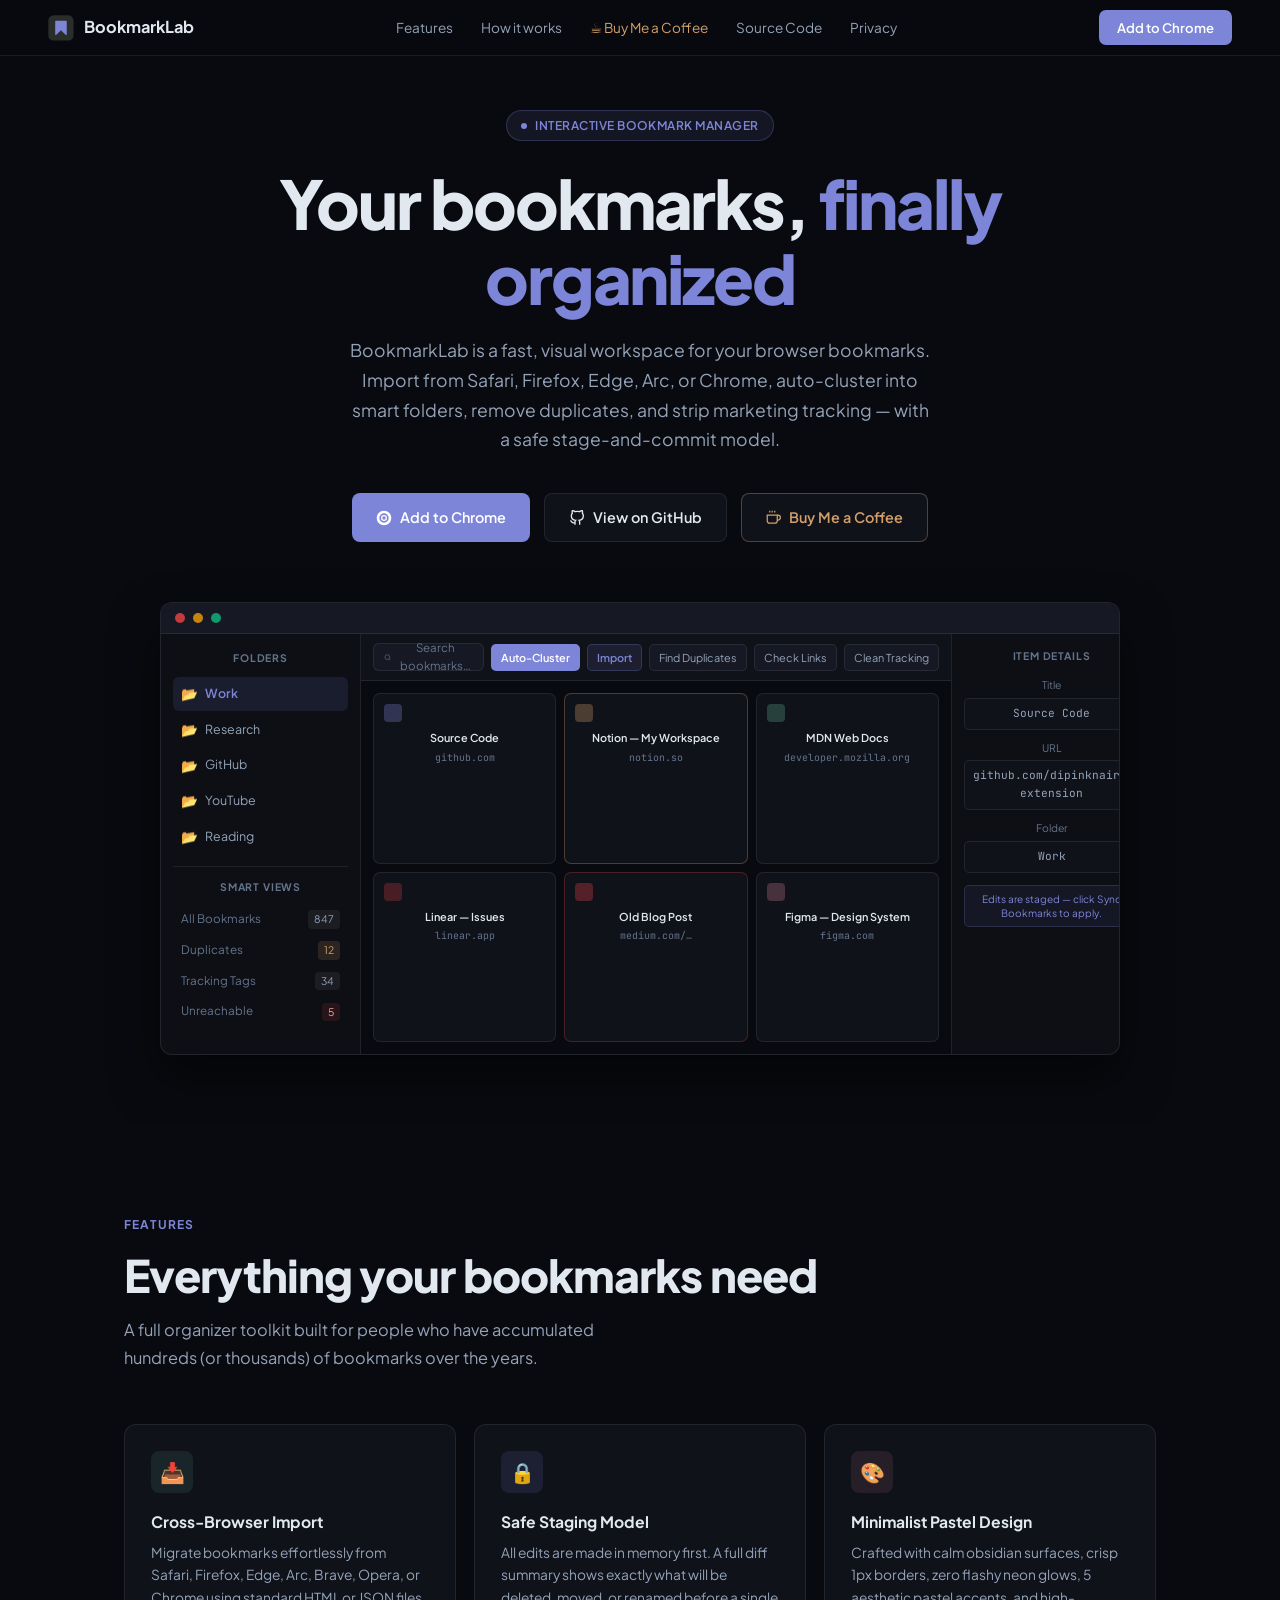
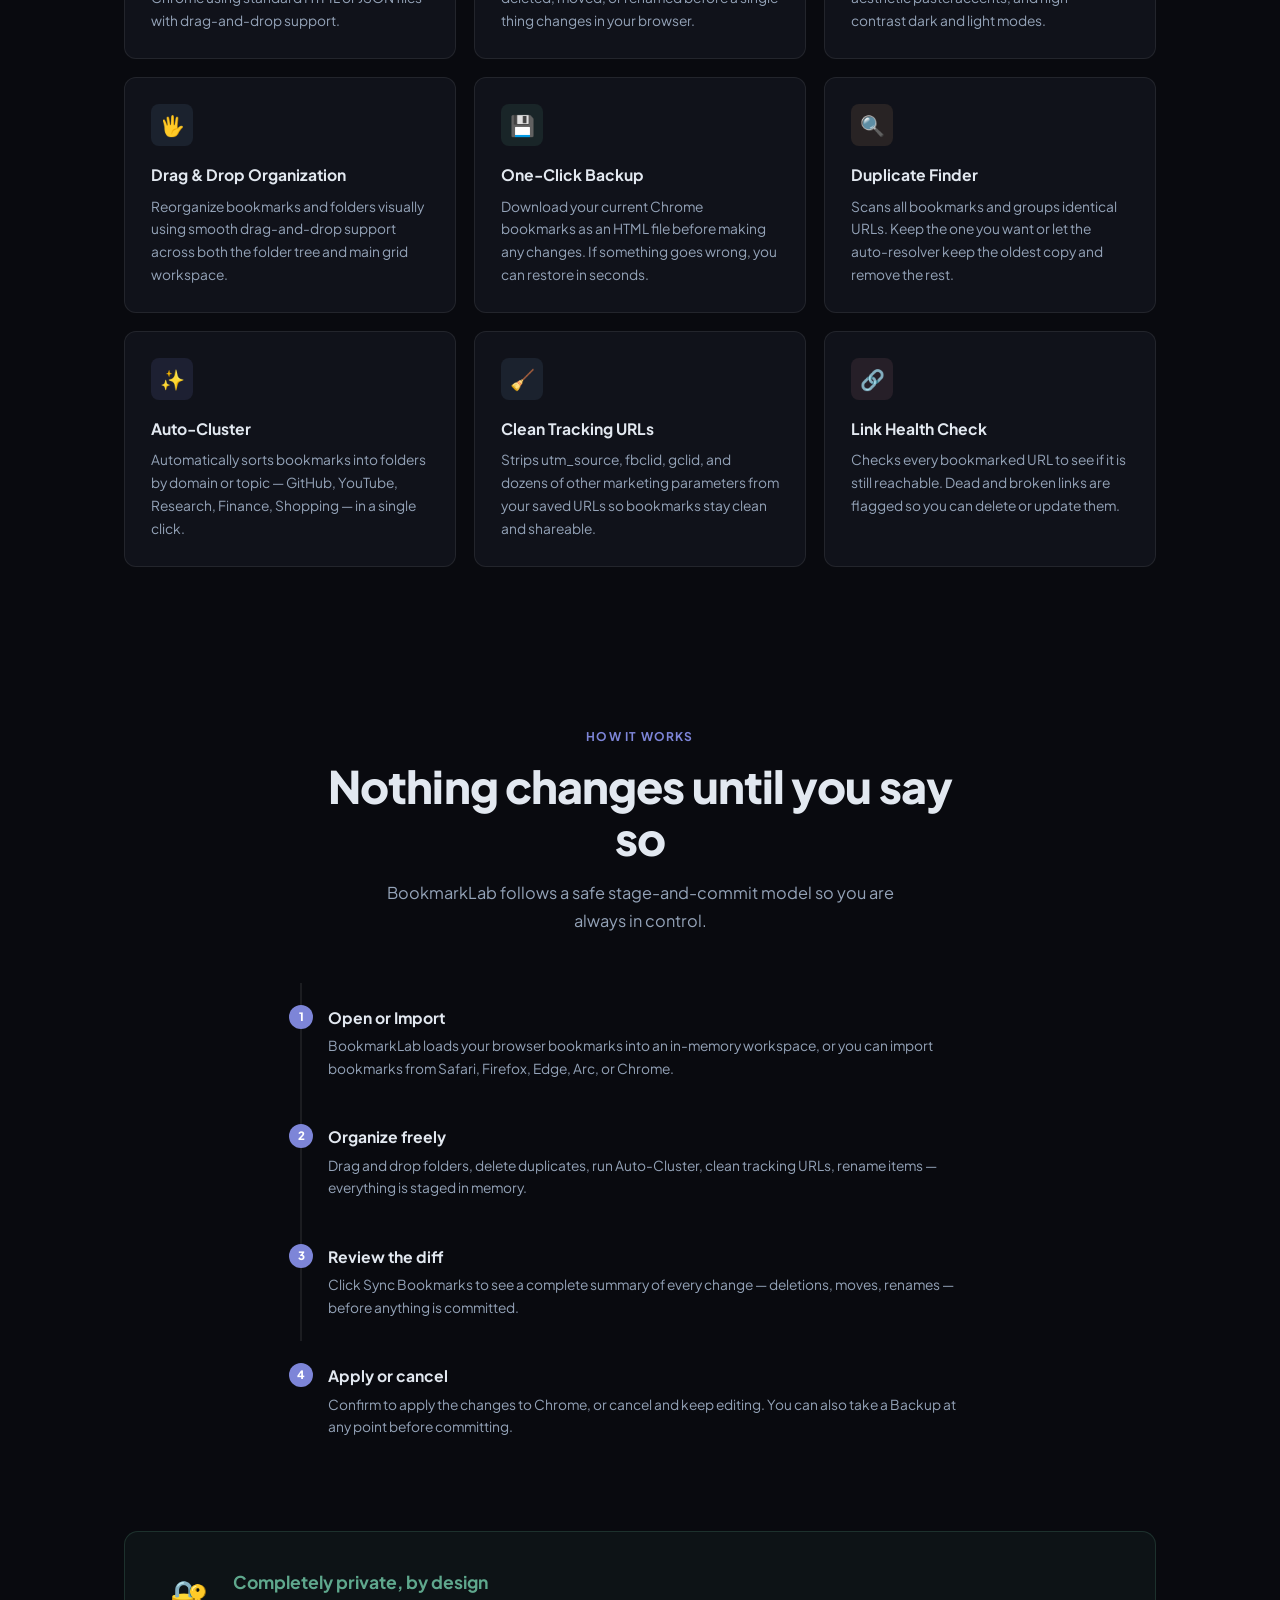
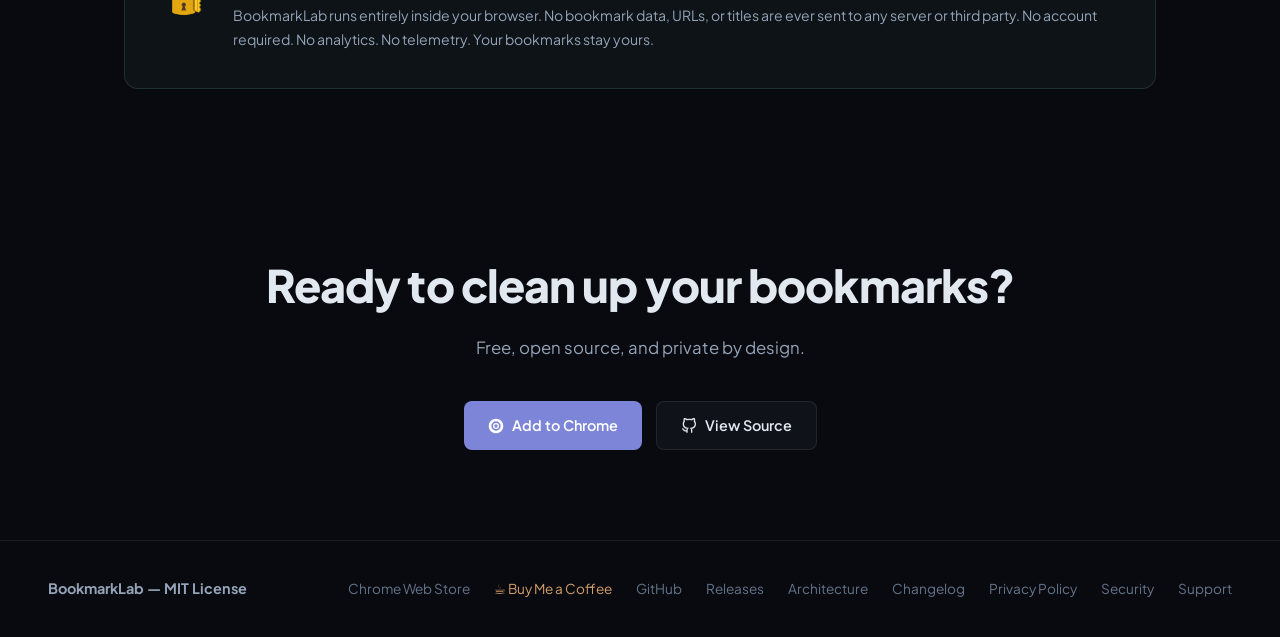
==== commit 6b7d357b: "deploy: d6ac0e889d5f410206b5b7327a31ac9468d40e33" ====
--- a/index.html
+++ b/index.html
@@ -3,589 +3,599 @@
 <head>
   <meta charset="UTF-8">
   <meta name="viewport" content="width=device-width, initial-scale=1.0">
-  <title>BookmarkLab — Chrome Bookmark Organizer</title>
-  <meta name="description" content="Organize, deduplicate, and clean your Chrome bookmarks. Review changes before syncing.">
-
+  <title>BookmarkLab — Interactive Bookmark Manager</title>
+  <meta name="description" content="Organize, import, deduplicate, and clean your browser bookmarks with a safe stage-and-commit workflow in a clean minimalist interface.">
+  <meta property="og:title" content="BookmarkLab — Interactive Bookmark Manager">
+  <meta property="og:description" content="Fast, privacy-respecting browser extension to import, organize, deduplicate, and clean bookmarks safely.">
+  <meta property="og:type" content="website">
   <link rel="preconnect" href="https://fonts.googleapis.com">
   <link rel="preconnect" href="https://fonts.gstatic.com" crossorigin>
   <link href="https://fonts.googleapis.com/css2?family=Plus+Jakarta+Sans:wght@400;500;600;700;800&family=JetBrains+Mono:wght@400;500&display=swap" rel="stylesheet">
-
-  <link rel="stylesheet" href="css/styles.css">
-
   <style>
-    /* ── Sync badge on button ───────────────────────── */
-    #btn-sync { position: relative; }
-    #sync-change-count {
-      display: none;
-      position: absolute;
-      top: -7px; right: -7px;
-      background: #f59e0b;
-      color: #000;
-      font-size: 0.65rem;
-      font-weight: 800;
-      min-width: 18px;
-      height: 18px;
-      border-radius: 9px;
-      align-items: center;
-      justify-content: center;
-      padding: 0 5px;
-      line-height: 1;
-      box-shadow: 0 0 0 2px var(--bg-surface, #0f1117);
-    }
-
-    /* ── Diff summary in sync modal ─────────────────── */
-    .diff-summary { display: flex; flex-direction: column; gap: 8px; margin-bottom: 14px; }
-    .diff-row {
+    *, *::before, *::after { box-sizing: border-box; margin: 0; padding: 0; }
+
+    :root {
+      --bg: #090a0f;
+      --surface: #10121a;
+      --surface-2: #161924;
+      --border: rgba(255,255,255,0.08);
+      --border-subtle: rgba(255,255,255,0.04);
+      --pastel-primary: #7d85d8;
+      --pastel-sage: #5fa88d;
+      --pastel-mist: #6897bb;
+      --pastel-sand: #d49f69;
+      --pastel-rose: #c4798e;
+      --text: #e2e8f0;
+      --muted: #64748b;
+      --sub: #94a3b8;
+      --font: 'Plus Jakarta Sans', system-ui, sans-serif;
+      --mono: 'JetBrains Mono', monospace;
+    }
+
+    html { scroll-behavior: smooth; }
+
+    body {
+      font-family: var(--font);
+      background: var(--bg);
+      color: var(--text);
+      line-height: 1.6;
+      -webkit-font-smoothing: antialiased;
+    }
+
+    /* ── NAV ──────────────────────────────────────── */
+    nav {
+      position: fixed; top: 0; left: 0; right: 0; z-index: 100;
+      display: flex; align-items: center; justify-content: space-between;
+      padding: 0 48px;
+      height: 56px;
+      background: rgba(9,10,15,0.85);
+      backdrop-filter: blur(12px);
+      border-bottom: 1px solid var(--border);
+    }
+    .nav-brand {
       display: flex; align-items: center; gap: 10px;
-      background: var(--bg-modal-row, rgba(255,255,255,0.04));
-      border: 1px solid var(--border-color);
-      border-radius: 8px; padding: 10px 12px;
-      font-size: 0.85rem; color: var(--text-primary, #e2e8f0);
-    }
-    .diff-icon { font-size: 1.1rem; width: 22px; text-align: center; flex-shrink: 0; }
-    .diff-delete { border-left: 3px solid #ef4444; }
-    .diff-move   { border-left: 3px solid #f59e0b; }
-    .diff-update { border-left: 3px solid var(--accent-primary); }
-    .diff-create { border-left: 3px solid #10b981; }
-    .diff-warn {
-      font-size: 0.78rem;
-      color: var(--text-muted, #64748b);
-      background: rgba(245,158,11,0.08);
-      border: 1px solid rgba(245,158,11,0.2);
-      border-radius: 7px; padding: 9px 12px; line-height: 1.5;
-    }
-
-    /* ── Error drop zone ────────────────────────────── */
-    .error-drop-zone {
-      flex-direction: column; align-items: center; justify-content: center;
-      text-align: center; gap: 12px; padding: 40px 24px;
-    }
-    .error-drop-zone h2 { font-size: 1.2rem; color: #fca5a5; }
-    .error-drop-zone p  { font-size: 0.85rem; color: var(--text-muted, #64748b); max-width: 340px; }
-    #load-error-msg {
-      display: none;
-      font-size: 0.78rem;
-      background: rgba(239,68,68,0.08);
-      border: 1px solid rgba(239,68,68,0.25);
-      border-radius: 7px; padding: 10px 14px; color: #fca5a5;
-      max-width: 380px; line-height: 1.5;
-    }
-
-    /* ── Backup button styling ──────────────────────── */
-    .btn-backup {
-      background: var(--bg-surface-elevated);
-      border: 1px solid var(--border-color);
-      color: var(--text-primary);
-    }
-    .btn-backup:hover {
-      background: var(--bg-card-hover);
-      border-color: var(--border-color-hover);
-    }
-
-    /* ── Sync button styling ────────────────────────── */
-    .btn-sync {
-      background: var(--accent-primary);
-      border: 1px solid var(--accent-primary);
-      color: #ffffff;
-      font-weight: 600;
-      box-shadow: var(--shadow-sm);
-    }
-    .btn-sync:hover {
-      background: var(--accent-primary-hover);
-      border-color: var(--accent-primary-hover);
-      box-shadow: var(--shadow-sm);
-    }
-    .btn-sync:disabled {
-      opacity: 0.45;
-      cursor: not-allowed;
-      box-shadow: none;
+      font-weight: 700; font-size: 1.02rem; color: var(--text);
+      text-decoration: none;
+    }
+    .nav-brand svg { width: 26px; height: 26px; flex-shrink: 0; }
+    .nav-brand .logo-tile { fill: #2B2D2A; }
+    .nav-brand .logo-ribbon { fill: var(--pastel-primary); }
+    .nav-links { display: flex; gap: 28px; }
+    .nav-links a {
+      font-size: 0.85rem; color: var(--sub);
+      text-decoration: none; transition: color 0.2s;
+    }
+    .nav-links a:hover { color: var(--text); }
+    .nav-cta {
+      background: var(--pastel-primary);
+      color: #fff; font-size: 0.82rem; font-weight: 600;
+      padding: 7px 18px; border-radius: 7px;
+      text-decoration: none;
+      transition: opacity 0.2s, transform 0.2s;
+    }
+    .nav-cta:hover { opacity: 0.9; transform: translateY(-1px); }
+
+    /* ── HERO ─────────────────────────────────────── */
+    .hero {
+      min-height: 100vh;
+      display: flex; flex-direction: column;
+      align-items: center; justify-content: center;
+      text-align: center;
+      padding: 110px 24px 70px;
+      position: relative;
+      overflow: hidden;
+    }
+    .hero-badge {
+      display: inline-flex; align-items: center; gap: 8px;
+      background: rgba(125,133,216,0.1);
+      border: 1px solid rgba(125,133,216,0.25);
+      color: var(--pastel-primary);
+      font-size: 0.75rem; font-weight: 600;
+      padding: 5px 14px; border-radius: 100px;
+      margin-bottom: 24px;
+      letter-spacing: 0.04em; text-transform: uppercase;
+    }
+    .hero-badge span { width: 6px; height: 6px; background: var(--pastel-primary); border-radius: 50%; display: inline-block; }
+    h1 {
+      font-size: clamp(2.4rem, 5.5vw, 4.2rem);
+      font-weight: 800; line-height: 1.12;
+      letter-spacing: -0.03em;
+      max-width: 820px;
+      margin-bottom: 20px;
+    }
+    h1 em {
+      font-style: normal;
+      color: var(--pastel-primary);
+    }
+    .hero-sub {
+      font-size: 1.1rem; color: var(--sub);
+      max-width: 580px; margin-bottom: 38px; line-height: 1.7;
+    }
+    .hero-buttons {
+      display: flex; gap: 14px; flex-wrap: wrap; justify-content: center;
+    }
+    .btn-primary {
+      display: inline-flex; align-items: center; gap: 8px;
+      background: var(--pastel-primary);
+      color: #fff; font-weight: 600; font-size: 0.9rem;
+      padding: 12px 24px; border-radius: 8px;
+      text-decoration: none;
+      transition: opacity 0.2s, transform 0.2s;
+    }
+    .btn-primary:hover { opacity: 0.92; transform: translateY(-1px); }
+    .btn-secondary {
+      display: inline-flex; align-items: center; gap: 8px;
+      background: var(--surface);
+      border: 1px solid var(--border);
+      color: var(--text); font-weight: 600; font-size: 0.9rem;
+      padding: 12px 24px; border-radius: 8px;
+      text-decoration: none;
+      transition: background 0.2s, transform 0.2s;
+    }
+    .btn-secondary:hover { background: var(--surface-2); transform: translateY(-1px); }
+
+    /* ── SCREENSHOT MOCKUP ────────────────────────── */
+    .mockup-wrap {
+      margin-top: 60px;
+      max-width: 960px; width: 100%;
+      position: relative;
+    }
+    .mockup-frame {
+      background: var(--surface);
+      border: 1px solid var(--border);
+      border-radius: 12px;
+      overflow: hidden;
+      box-shadow: 0 24px 48px rgba(0,0,0,0.5);
+    }
+    .mockup-titlebar {
+      background: var(--surface-2);
+      padding: 10px 14px;
+      display: flex; align-items: center; gap: 8px;
+      border-bottom: 1px solid var(--border);
+    }
+    .dot { width: 10px; height: 10px; border-radius: 50%; }
+    .dot-r { background: #ef4444; opacity: 0.8; }
+    .dot-y { background: #f59e0b; opacity: 0.8; }
+    .dot-g { background: #10b981; opacity: 0.8; }
+    .mockup-inner {
+      display: grid;
+      grid-template-columns: 200px 1fr 200px;
+      height: 420px;
+    }
+    .mock-sidebar {
+      background: rgba(0,0,0,0.18);
+      border-right: 1px solid var(--border);
+      padding: 16px 12px;
+    }
+    .mock-sidebar-title { font-size: 0.65rem; font-weight: 700; color: var(--muted); letter-spacing: 0.08em; text-transform: uppercase; margin-bottom: 10px; padding: 0 4px; }
+    .mock-folder {
+      display: flex; align-items: center; gap: 7px;
+      padding: 6px 8px; border-radius: 6px;
+      font-size: 0.78rem; color: var(--sub);
+      cursor: default; margin-bottom: 2px;
+    }
+    .mock-folder.active { background: rgba(125,133,216,0.12); color: var(--pastel-primary); font-weight: 600; }
+    .mock-folder-icon { font-size: 0.85rem; }
+    .mock-divider { height: 1px; background: var(--border); margin: 12px 0; }
+    .mock-view-item {
+      display: flex; align-items: center; justify-content: space-between;
+      padding: 5px 8px; border-radius: 5px;
+      font-size: 0.73rem; color: var(--muted); margin-bottom: 2px;
+      cursor: default;
+    }
+    .mock-view-item span { font-size: 0.65rem; background: rgba(255,255,255,0.06); padding: 1px 6px; border-radius: 4px; color: var(--sub); }
+    .mock-view-item.warn span { background: rgba(212,159,105,0.15); color: var(--pastel-sand); }
+    .mock-view-item.danger span { background: rgba(239,68,68,0.12); color: #fca5a5; }
+
+    .mock-main { display: flex; flex-direction: column; background: var(--bg); }
+    .mock-toolbar {
+      padding: 9px 12px;
+      display: flex; align-items: center; gap: 7px;
+      border-bottom: 1px solid var(--border);
+      background: var(--surface);
+    }
+    .mock-search {
+      flex: 1; height: 28px; border-radius: 6px;
+      background: var(--surface-2); border: 1px solid var(--border);
+      display: flex; align-items: center; gap: 7px; padding: 0 10px;
+      font-size: 0.72rem; color: var(--muted);
+    }
+    .mock-btn {
+      padding: 4px 9px; border-radius: 5px;
+      background: var(--surface-2); border: 1px solid var(--border);
+      font-size: 0.68rem; color: var(--sub); white-space: nowrap;
+    }
+    .mock-btn.accent { background: var(--pastel-primary); border: 1px solid transparent; color: #fff; font-weight: 600; }
+    .mock-grid {
+      display: grid; grid-template-columns: repeat(3, 1fr);
+      gap: 8px; padding: 12px; flex: 1; overflow: hidden;
+    }
+    .mock-card {
+      background: var(--surface); border: 1px solid var(--border);
+      border-radius: 7px; padding: 10px;
+    }
+    .mock-card-fav { width: 18px; height: 18px; border-radius: 4px; background: rgba(255,255,255,0.08); margin-bottom: 7px; }
+    .mock-card-title { font-size: 0.68rem; font-weight: 600; color: var(--text); margin-bottom: 3px; white-space: nowrap; overflow: hidden; text-overflow: ellipsis; }
+    .mock-card-url { font-size: 0.62rem; color: var(--muted); font-family: var(--mono); white-space: nowrap; overflow: hidden; text-overflow: ellipsis; }
+    .mock-card.dup { border-color: rgba(212,159,105,0.3); }
+    .mock-card.broken { border-color: rgba(239,68,68,0.25); }
+
+    .mock-inspector {
+      border-left: 1px solid var(--border);
+      padding: 14px 12px;
+      background: rgba(0,0,0,0.18);
+    }
+    .mock-insp-title { font-size: 0.65rem; font-weight: 700; color: var(--muted); letter-spacing: 0.08em; text-transform: uppercase; margin-bottom: 12px; }
+    .mock-insp-label { font-size: 0.65rem; color: var(--muted); margin-bottom: 4px; margin-top: 10px; }
+    .mock-insp-field { background: var(--surface); border: 1px solid var(--border); border-radius: 5px; padding: 6px 8px; font-size: 0.7rem; color: var(--sub); font-family: var(--mono); width: 100%; }
+    .mock-insp-badge { margin-top: 12px; background: rgba(125,133,216,0.08); border: 1px solid rgba(125,133,216,0.2); border-radius: 5px; padding: 6px 8px; font-size: 0.63rem; color: var(--pastel-primary); line-height: 1.4; }
+
+    /* ── FEATURES ─────────────────────────────────── */
+    section { padding: 90px 24px; max-width: 1080px; margin: 0 auto; }
+    .section-label {
+      font-size: 0.75rem; font-weight: 700; letter-spacing: 0.1em;
+      text-transform: uppercase; color: var(--pastel-primary);
+      margin-bottom: 14px;
+    }
+    .section-title {
+      font-size: clamp(1.8rem, 4vw, 2.8rem);
+      font-weight: 800; letter-spacing: -0.02em;
+      margin-bottom: 16px; line-height: 1.15;
+    }
+    .section-sub { font-size: 1.02rem; color: var(--sub); max-width: 540px; line-height: 1.7; margin-bottom: 52px; }
+
+    .features-grid { display: grid; grid-template-columns: repeat(auto-fit, minmax(300px, 1fr)); gap: 18px; }
+    .feature-card {
+      background: var(--surface);
+      border: 1px solid var(--border);
+      border-radius: 12px; padding: 26px;
+      transition: border-color 0.2s, transform 0.2s;
+    }
+    .feature-card:hover { border-color: rgba(125,133,216,0.35); transform: translateY(-2px); }
+    .feature-icon {
+      width: 42px; height: 42px; border-radius: 8px;
+      display: flex; align-items: center; justify-content: center;
+      margin-bottom: 16px;
+      font-size: 1.25rem;
+    }
+    .feature-icon.lavender { background: rgba(125,133,216,0.12); }
+    .feature-icon.sage { background: rgba(95,168,141,0.12); }
+    .feature-icon.mist { background: rgba(104,151,187,0.12); }
+    .feature-icon.sand { background: rgba(212,159,105,0.12); }
+    .feature-icon.rose { background: rgba(196,121,142,0.12); }
+    .feature-card h3 { font-size: 0.98rem; font-weight: 700; margin-bottom: 8px; color: var(--text); }
+    .feature-card p { font-size: 0.86rem; color: var(--sub); line-height: 1.65; }
+
+    /* ── HOW IT WORKS ─────────────────────────────── */
+    .how-section { padding: 70px 24px; }
+    .how-inner { max-width: 680px; margin: 0 auto; text-align: center; }
+    .steps { display: flex; flex-direction: column; gap: 0; margin-top: 48px; text-align: left; }
+    .step {
+      display: flex; gap: 20px; padding: 22px 0;
+      border-left: 2px solid var(--border); padding-left: 26px;
+      position: relative;
+    }
+    .step::before {
+      content: attr(data-n);
+      position: absolute; left: -13px; top: 22px;
+      width: 24px; height: 24px;
+      background: var(--pastel-primary); color: #fff;
+      font-size: 0.72rem; font-weight: 800;
+      border-radius: 50%;
+      display: flex; align-items: center; justify-content: center;
+    }
+    .step:last-child { border-left-color: transparent; }
+    .step-body h4 { font-size: 0.98rem; font-weight: 700; margin-bottom: 5px; color: var(--text); }
+    .step-body p { font-size: 0.86rem; color: var(--sub); line-height: 1.65; }
+
+    /* ── PRIVACY CALLOUT ──────────────────────────── */
+    .privacy-banner {
+      margin: 0 24px 70px;
+      max-width: 1080px;
+      margin-left: auto; margin-right: auto;
+      background: rgba(95,168,141,0.06);
+      border: 1px solid rgba(95,168,141,0.2);
+      border-radius: 14px; padding: 36px 44px;
+      display: flex; align-items: flex-start; gap: 24px;
+    }
+    .privacy-icon { font-size: 2rem; flex-shrink: 0; margin-top: 2px; }
+    .privacy-banner h3 { font-size: 1.1rem; font-weight: 700; color: var(--pastel-sage); margin-bottom: 8px; }
+    .privacy-banner p { font-size: 0.88rem; color: var(--sub); line-height: 1.7; }
+
+    /* ── CTA ──────────────────────────────────────── */
+    .cta-section {
+      text-align: center; padding: 90px 24px;
+      position: relative;
+    }
+    .cta-section h2 { font-size: clamp(1.8rem, 4vw, 2.8rem); font-weight: 800; letter-spacing: -0.02em; margin-bottom: 14px; }
+    .cta-section p { font-size: 1.05rem; color: var(--sub); margin-bottom: 40px; }
+
+    /* ── FOOTER ───────────────────────────────────── */
+    footer {
+      border-top: 1px solid var(--border);
+      padding: 36px 48px;
+      display: flex; align-items: center; justify-content: space-between;
+      flex-wrap: wrap; gap: 16px;
+    }
+    .footer-brand { font-weight: 700; font-size: 0.9rem; color: var(--sub); }
+    .footer-links { display: flex; gap: 24px; }
+    .footer-links a { font-size: 0.85rem; color: var(--muted); text-decoration: none; transition: color 0.2s; }
+    .footer-links a:hover { color: var(--text); }
+
+    @media (max-width: 768px) {
+      nav { padding: 0 20px; }
+      .nav-links { display: none; }
+      .mockup-inner { grid-template-columns: 1fr; }
+      .mock-sidebar, .mock-inspector { display: none; }
+      .privacy-banner { flex-direction: column; padding: 28px 24px; }
+      footer { flex-direction: column; align-items: flex-start; }
     }
   </style>
 </head>
-<body class="dark-theme">
-  <div id="app" class="app-container">
-
-    <!-- ── Header ─────────────────────────────────────────────────────────── -->
-    <header class="app-header">
-      <div class="header-left">
-        <div class="brand">
-          <div class="logo-icon" title="BookmarkLab">
-            <svg width="28" height="28" viewBox="130 130 768 768" fill="none" xmlns="http://www.w3.org/2000/svg">
-              <path class="logo-tile" fill="var(--logo-tile-bg, #2B2D2A)" d="M282.151 141.207C291.786 140.545 305.557 140.889 315.428 140.889L374.283 140.906L556.369 140.911L684.73 140.918L720.703 140.888C733.162 140.879 745.12 140.648 757.49 142.655C829.034 154.265 883.894 216.582 885.049 289.354C885.207 299.277 885.3 309.178 885.362 319.092C885.482 342.14 885.484 365.189 885.371 388.237L885.338 561.174L885.184 686.166C885.093 717.323 887.623 748.333 877.836 778.272C857.794 839.587 809.516 876.657 746.101 884.379C745.172 884.476 744.241 884.56 743.309 884.631C733.605 885.382 720.912 885.021 710.948 885.017L658.028 885.012L488.055 885.005L348.899 884.964L309.32 885.005C294.341 885.023 281.655 885.378 266.755 882.79C239.149 877.929 213.397 865.614 192.284 847.176C162.414 821.168 143.986 784.444 140.986 744.952C140.168 733.709 140.499 719.841 140.496 708.399L140.49 649.413L140.461 464.135L140.448 340.745L140.424 304.613C140.421 290.909 140.038 280.915 142.358 267.214C146.88 240.1 158.763 214.748 176.709 193.926C204.284 162.084 240.189 144.252 282.151 141.207Z"/>
-              <path class="logo-ribbon" fill="var(--accent-primary)" d="M361.332 298.153L361.987 298.119C381.853 297.185 407.778 297.865 427.893 297.864L550.249 297.869L625.846 297.95C638.609 297.932 651.955 297.72 664.716 298.158C669.124 298.66 673.466 300.885 676.7 303.877C680.948 307.807 683.087 313.669 683.154 319.409C683.511 350.145 683.293 380.885 683.227 411.623L683.262 560.206L683.295 656.699L683.318 685.905C683.36 696.396 685.26 710.953 677.613 718.856C674.049 722.606 669.08 724.695 663.907 724.618C661.588 724.589 657.568 723.694 655.869 722.209C649.002 716.206 641.742 708.657 635.274 702.213L588.973 655.9L547.448 614.42C535.871 602.961 523.61 591.196 512.515 579.285C488.486 604.37 461.586 630.302 436.843 655.103L398.052 693.898C389.472 702.524 376.566 716.526 366.401 724.008C363.896 725.852 355.822 724.192 352.841 722.341C341.635 715.384 342.211 703.881 342.582 692.385C342.705 686.355 342.592 679.934 342.598 673.847L342.579 596.349L342.566 412.368L342.673 350.435C342.686 340.638 342.516 330.833 342.621 321.036C342.753 308.648 349.025 300.509 361.332 298.153Z"/>
-            </svg>
+<body>
+
+  <!-- Nav -->
+  <nav>
+    <a class="nav-brand" href="#">
+      <svg width="26" height="26" viewBox="130 130 768 768" fill="none" xmlns="http://www.w3.org/2000/svg">
+        <path class="logo-tile" fill="#2B2D2A" d="M282.151 141.207C291.786 140.545 305.557 140.889 315.428 140.889L374.283 140.906L556.369 140.911L684.73 140.918L720.703 140.888C733.162 140.879 745.12 140.648 757.49 142.655C829.034 154.265 883.894 216.582 885.049 289.354C885.207 299.277 885.3 309.178 885.362 319.092C885.482 342.14 885.484 365.189 885.371 388.237L885.338 561.174L885.184 686.166C885.093 717.323 887.623 748.333 877.836 778.272C857.794 839.587 809.516 876.657 746.101 884.379C745.172 884.476 744.241 884.56 743.309 884.631C733.605 885.382 720.912 885.021 710.948 885.017L658.028 885.012L488.055 885.005L348.899 884.964L309.32 885.005C294.341 885.023 281.655 885.378 266.755 882.79C239.149 877.929 213.397 865.614 192.284 847.176C162.414 821.168 143.986 784.444 140.986 744.952C140.168 733.709 140.499 719.841 140.496 708.399L140.49 649.413L140.461 464.135L140.448 340.745L140.424 304.613C140.421 290.909 140.038 280.915 142.358 267.214C146.88 240.1 158.763 214.748 176.709 193.926C204.284 162.084 240.189 144.252 282.151 141.207Z"/>
+        <path class="logo-ribbon" fill="var(--pastel-primary)" d="M361.332 298.153L361.987 298.119C381.853 297.185 407.778 297.865 427.893 297.864L550.249 297.869L625.846 297.95C638.609 297.932 651.955 297.72 664.716 298.158C669.124 298.66 673.466 300.885 676.7 303.877C680.948 307.807 683.087 313.669 683.154 319.409C683.511 350.145 683.293 380.885 683.227 411.623L683.262 560.206L683.295 656.699L683.318 685.905C683.36 696.396 685.26 710.953 677.613 718.856C674.049 722.606 669.08 724.695 663.907 724.618C661.588 724.589 657.568 723.694 655.869 722.209C649.002 716.206 641.742 708.657 635.274 702.213L588.973 655.9L547.448 614.42C535.871 602.961 523.61 591.196 512.515 579.285C488.486 604.37 461.586 630.302 436.843 655.103L398.052 693.898C389.472 702.524 376.566 716.526 366.401 724.008C363.896 725.852 355.822 724.192 352.841 722.341C341.635 715.384 342.211 703.881 342.582 692.385C342.705 686.355 342.592 679.934 342.598 673.847L342.579 596.349L342.566 412.368L342.673 350.435C342.686 340.638 342.516 330.833 342.621 321.036C342.753 308.648 349.025 300.509 361.332 298.153Z"/>
+      </svg>
+      BookmarkLab
+    </a>
+    <div class="nav-links">
+      <a href="#features">Features</a>
+      <a href="#how-it-works">How it works</a>
+      <a href="https://buymeacoffee.com/dipinknair619" target="_blank" rel="noopener noreferrer" style="color:var(--pastel-sand);">☕ Buy Me a Coffee</a>
+      <a href="https://github.com/dipinknair/bookmarklab-extension" target="_blank" title="Source Code">Source Code</a>
+      <a href="https://github.com/dipinknair/bookmarklab-extension/blob/main/PRIVACY_POLICY.md" target="_blank">Privacy</a>
+    </div>
+    <a class="nav-cta" href="https://chromewebstore.google.com/detail/bookmarklab/lppfdghjnnndidlpfddfngijmfbfkflm" target="_blank">Add to Chrome</a>
+  </nav>
+
+  <!-- Hero -->
+  <div class="hero">
+    <div class="hero-badge"><span></span> Interactive Bookmark Manager</div>
+    <h1>Your bookmarks, <em>finally organized</em></h1>
+    <p class="hero-sub">
+      BookmarkLab is a fast, visual workspace for your browser bookmarks. Import from Safari, Firefox, Edge, Arc, or Chrome, auto-cluster into smart folders, remove duplicates, and strip marketing tracking — with a safe stage-and-commit model.
+    </p>
+    <div class="hero-buttons">
+      <a class="btn-primary" href="https://chromewebstore.google.com/detail/bookmarklab/lppfdghjnnndidlpfddfngijmfbfkflm" target="_blank">
+        <svg width="16" height="16" viewBox="0 0 24 24" fill="none" stroke="currentColor" stroke-width="2"><path d="M12 2a10 10 0 1 0 10 10A10 10 0 0 0 12 2zm0 18a8 8 0 1 1 8-8 8 8 0 0 1-8 8z"/><circle cx="12" cy="12" r="3.5"/></svg>
+        Add to Chrome
+      </a>
+      <a class="btn-secondary" href="https://github.com/dipinknair/bookmarklab-extension" target="_blank">
+        <svg width="16" height="16" viewBox="0 0 24 24" fill="none" stroke="currentColor" stroke-width="2"><path d="M9 19c-5 1.5-5-2.5-7-3m14 6v-3.87a3.37 3.37 0 0 0-.94-2.61c3.14-.35 6.44-1.54 6.44-7A5.44 5.44 0 0 0 20 4.77 5.07 5.07 0 0 0 19.91 1S18.73.65 16 2.48a13.38 13.38 0 0 0-7 0C6.27.65 5.09 1 5.09 1A5.07 5.07 0 0 0 5 4.77a5.44 5.44 0 0 0-1.5 3.78c0 5.42 3.3 6.61 6.44 7A3.37 3.37 0 0 0 9 18.13V22"/></svg>
+        View on GitHub
+      </a>
+      <a class="btn-secondary" href="https://buymeacoffee.com/dipinknair619" target="_blank" rel="noopener noreferrer" style="border-color:rgba(212,159,105,0.35); color:var(--pastel-sand);">
+        <svg width="15" height="15" viewBox="0 0 24 24" fill="none" stroke="currentColor" stroke-width="2"><path d="M18 8h1a4 4 0 0 1 0 8h-1"></path><path d="M2 8h16v9a4 4 0 0 1-4 4H6a4 4 0 0 1-4-4V8z"></path><line x1="6" y1="1" x2="6" y2="4"></line><line x1="10" y1="1" x2="10" y2="4"></line><line x1="14" y1="1" x2="14" y2="4"></line></svg>
+        Buy Me a Coffee
+      </a>
+    </div>
+
+    <!-- UI Mockup -->
+    <div class="mockup-wrap">
+      <div class="mockup-frame">
+        <div class="mockup-titlebar">
+          <div class="dot dot-r"></div>
+          <div class="dot dot-y"></div>
+          <div class="dot dot-g"></div>
+        </div>
+        <div class="mockup-inner">
+          <!-- Sidebar -->
+          <div class="mock-sidebar">
+            <div class="mock-sidebar-title">Folders</div>
+            <div class="mock-folder active"><span class="mock-folder-icon">📂</span> Work</div>
+            <div class="mock-folder"><span class="mock-folder-icon">📂</span> Research</div>
+            <div class="mock-folder"><span class="mock-folder-icon">📂</span> GitHub</div>
+            <div class="mock-folder"><span class="mock-folder-icon">📂</span> YouTube</div>
+            <div class="mock-folder"><span class="mock-folder-icon">📂</span> Reading</div>
+            <div class="mock-divider"></div>
+            <div class="mock-sidebar-title">Smart Views</div>
+            <div class="mock-view-item">All Bookmarks <span>847</span></div>
+            <div class="mock-view-item warn">Duplicates <span>12</span></div>
+            <div class="mock-view-item">Tracking Tags <span>34</span></div>
+            <div class="mock-view-item danger">Unreachable <span>5</span></div>
           </div>
-          <div class="brand-text">
-            <span class="brand-name">BookmarkLab</span>
-            <span class="brand-tag">Interactive Bookmark Manager</span>
+
+          <!-- Main -->
+          <div class="mock-main">
+            <div class="mock-toolbar">
+              <div class="mock-search">
+                <svg width="11" height="11" viewBox="0 0 24 24" fill="none" stroke="currentColor" stroke-width="2"><circle cx="11" cy="11" r="8"/><line x1="21" y1="21" x2="16.65" y2="16.65"/></svg>
+                Search bookmarks…
+              </div>
+              <div class="mock-btn accent">Auto-Cluster</div>
+              <div class="mock-btn" style="background:rgba(125,133,216,0.12); border-color:rgba(125,133,216,0.25); color:var(--pastel-primary); font-weight:600;">Import</div>
+              <div class="mock-btn">Find Duplicates</div>
+              <div class="mock-btn">Check Links</div>
+              <div class="mock-btn">Clean Tracking</div>
+            </div>
+            <div class="mock-grid">
+              <div class="mock-card">
+                <div class="mock-card-fav" style="background:rgba(125,133,216,0.3);"></div>
+                <div class="mock-card-title">Source Code</div>
+                <div class="mock-card-url">github.com</div>
+              </div>
+              <div class="mock-card dup">
+                <div class="mock-card-fav" style="background:rgba(212,159,105,0.3);"></div>
+                <div class="mock-card-title">Notion — My Workspace</div>
+                <div class="mock-card-url">notion.so</div>
+              </div>
+              <div class="mock-card">
+                <div class="mock-card-fav" style="background:rgba(95,168,141,0.3);"></div>
+                <div class="mock-card-title">MDN Web Docs</div>
+                <div class="mock-card-url">developer.mozilla.org</div>
+              </div>
+              <div class="mock-card">
+                <div class="mock-card-fav" style="background:rgba(239,68,68,0.25);"></div>
+                <div class="mock-card-title">Linear — Issues</div>
+                <div class="mock-card-url">linear.app</div>
+              </div>
+              <div class="mock-card broken">
+                <div class="mock-card-fav" style="background:rgba(239,68,68,0.3);"></div>
+                <div class="mock-card-title">Old Blog Post</div>
+                <div class="mock-card-url">medium.com/…</div>
+              </div>
+              <div class="mock-card">
+                <div class="mock-card-fav" style="background:rgba(196,121,142,0.3);"></div>
+                <div class="mock-card-title">Figma — Design System</div>
+                <div class="mock-card-url">figma.com</div>
+              </div>
+            </div>
+          </div>
+
+          <!-- Inspector -->
+          <div class="mock-inspector">
+            <div class="mock-insp-title">Item Details</div>
+            <div class="mock-insp-label">Title</div>
+            <div class="mock-insp-field">Source Code</div>
+            <div class="mock-insp-label">URL</div>
+            <div class="mock-insp-field">github.com/dipinknair/bookmarklab-extension</div>
+            <div class="mock-insp-label">Folder</div>
+            <div class="mock-insp-field">Work</div>
+            <div class="mock-insp-badge">Edits are staged — click Sync Bookmarks to apply.</div>
           </div>
         </div>
-
-        <div class="header-left-links">
-          <!-- Buy Me a Coffee Link -->
-          <a id="btn-coffee" href="https://buymeacoffee.com/dipinknair619" target="_blank" rel="noopener noreferrer" class="header-link-btn btn-coffee" title="Support BookmarkLab on Buy Me a Coffee" aria-label="Buy Me a Coffee">
-            <svg width="14" height="14" viewBox="0 0 24 24" fill="none" stroke="currentColor" stroke-width="2" stroke-linecap="round" stroke-linejoin="round">
-              <path d="M18 8h1a4 4 0 0 1 0 8h-1"></path>
-              <path d="M2 8h16v9a4 4 0 0 1-4 4H6a4 4 0 0 1-4-4V8z"></path>
-              <line x1="6" y1="1" x2="6" y2="4"></line>
-              <line x1="10" y1="1" x2="10" y2="4"></line>
-              <line x1="14" y1="1" x2="14" y2="4"></line>
-            </svg>
-            <span>Buy me a coffee</span>
-          </a>
-
-          <!-- GitHub Icon + Source Code -->
-          <a id="btn-github" href="https://github.com/dipinknair/bookmarklab-extension" target="_blank" rel="noopener noreferrer" class="header-link-btn btn-github" title="Source Code" aria-label="Source Code on GitHub">
-            <svg width="14" height="14" viewBox="0 0 24 24" fill="none" stroke="currentColor" stroke-width="2" stroke-linecap="round" stroke-linejoin="round">
-              <path d="M9 19c-5 1.5-5-2.5-7-3m14 6v-3.87a3.37 3.37 0 0 0-.94-2.61c3.14-.35 6.44-1.54 6.44-7A5.44 5.44 0 0 0 20 4.77 5.07 5.07 0 0 0 19.91 1S18.73.65 16 2.48a13.38 13.38 0 0 0-7 0C6.27.65 5.09 1 5.09 1A5.07 5.07 0 0 0 5 4.77a5.44 5.44 0 0 0-1.5 3.78c0 5.42 3.3 6.61 6.44 7A3.37 3.37 0 0 0 9 18.13V22"></path>
-            </svg>
-            <span>Source Code</span>
-          </a>
-        </div>
-      </div>
-
-      <div class="header-actions">
-        <!-- Theme Accent Picker -->
-        <div class="theme-selector" title="Choose Accent Theme">
-          <button class="theme-dot active" data-theme="purple" style="--dot-color: #858ee0;" title="Pastel Lavender (Default)"></button>
-          <button class="theme-dot" data-theme="emerald" style="--dot-color: #6eb49b;" title="Pastel Sage"></button>
-          <button class="theme-dot" data-theme="cyan" style="--dot-color: #6ba3c2;" title="Pastel Mist Blue"></button>
-          <button class="theme-dot" data-theme="gold" style="--dot-color: #d49f69;" title="Pastel Sand"></button>
-          <button class="theme-dot" data-theme="rose" style="--dot-color: #d28394;" title="Pastel Dusty Rose"></button>
-        </div>
-
-        <!-- Mode Toggle (Dark / Light) -->
-        <button class="theme-mode-btn" title="Switch Theme Mode" aria-label="Switch Theme Mode">
-          <svg class="icon-sun" width="15" height="15" viewBox="0 0 24 24" fill="none" stroke="currentColor" stroke-width="2" stroke-linecap="round" stroke-linejoin="round">
-            <circle cx="12" cy="12" r="5"></circle>
-            <line x1="12" y1="1" x2="12" y2="3"></line>
-            <line x1="12" y1="21" x2="12" y2="23"></line>
-            <line x1="4.22" y1="4.22" x2="5.64" y2="5.64"></line>
-            <line x1="18.36" y1="18.36" x2="19.78" y2="19.78"></line>
-            <line x1="1" y1="12" x2="3" y2="12"></line>
-            <line x1="21" y1="12" x2="23" y2="12"></line>
-            <line x1="4.22" y1="19.78" x2="5.64" y2="18.36"></line>
-            <line x1="18.36" y1="5.64" x2="19.78" y2="4.22"></line>
-          </svg>
-          <svg class="icon-moon" width="15" height="15" viewBox="0 0 24 24" fill="none" stroke="currentColor" stroke-width="2" stroke-linecap="round" stroke-linejoin="round">
-            <path d="M21 12.79A9 9 0 1 1 11.21 3 7 7 0 0 0 21 12.79z"></path>
-          </svg>
-        </button>
-
-        <div class="divider-v"></div>
-
-        <!-- Undo / Redo -->
-        <button id="btn-undo" class="btn btn-icon" title="Undo (Cmd+Z)" disabled>
-          <svg width="16" height="16" viewBox="0 0 24 24" fill="none" stroke="currentColor" stroke-width="2"><path d="M3 7v6h6"/><path d="M21 17a9 9 0 0 0-9-9 9 9 0 0 0-6 2.3L3 13"/></svg>
-        </button>
-        <button id="btn-redo" class="btn btn-icon" title="Redo (Cmd+Shift+Z)" disabled>
-          <svg width="16" height="16" viewBox="0 0 24 24" fill="none" stroke="currentColor" stroke-width="2"><path d="M21 7v6h-6"/><path d="M3 17a9 9 0 0 1 9-9 9 9 0 0 1 6 2.3l3 2.7"/></svg>
-        </button>
-
-        <div class="divider-v"></div>
-
-        <!-- Hidden file input for import -->
-        <input type="file" id="file-import-input" accept=".html,.htm,.json" style="display:none;" />
-
-        <!-- Import -->
-        <button id="btn-import" class="btn btn-secondary" title="Import bookmarks from Safari, Firefox, Edge, Arc, or an HTML/JSON file">
-          <svg width="15" height="15" viewBox="0 0 24 24" fill="none" stroke="currentColor" stroke-width="2"><path d="M21 15v4a2 2 0 0 1-2 2H5a2 2 0 0 1-2-2v-4"/><polyline points="17 8 12 3 7 8"/><line x1="12" y1="3" x2="12" y2="15"/></svg>
-          <span>Import</span>
-        </button>
-
-        <!-- Backup -->
-        <button id="btn-backup" class="btn btn-backup" title="Download your current Chrome bookmarks as an HTML backup file — do this before making changes">
-          <svg width="16" height="16" viewBox="0 0 24 24" fill="none" stroke="currentColor" stroke-width="2"><path d="M21 15v4a2 2 0 0 1-2 2H5a2 2 0 0 1-2-2v-4"/><polyline points="7 10 12 15 17 10"/><line x1="12" y1="15" x2="12" y2="3"/></svg>
-          <span>Backup</span>
-        </button>
-
-        <!-- Sync Bookmarks -->
-        <button id="btn-sync" class="btn btn-sync" title="Review and apply your staged changes back to the browser" disabled>
-          <svg width="16" height="16" viewBox="0 0 24 24" fill="none" stroke="currentColor" stroke-width="2"><path d="M23 4v6h-6"/><path d="M1 20v-6h6"/><path d="M3.51 9a9 9 0 0 1 14.85-3.36L23 10M1 14l4.64 4.36A9 9 0 0 0 20.49 15"/></svg>
-          <span>Sync Bookmarks</span>
-          <span id="sync-change-count"></span>
-        </button>
-      </div>
-    </header>
-
-    <!-- ── Workspace ───────────────────────────────────────────────────────── -->
-    <div class="workspace">
-
-      <!-- Left Sidebar -->
-      <aside class="sidebar" id="sidebar">
-        <div class="sidebar-header">
-          <h2 class="sidebar-title">Folders</h2>
-          <div class="sidebar-tools">
-            <button id="btn-new-folder" class="btn-sm btn-ghost" title="New Folder">
-              <svg width="14" height="14" viewBox="0 0 24 24" fill="none" stroke="currentColor" stroke-width="2"><line x1="12" y1="5" x2="12" y2="19"/><line x1="5" y1="12" x2="19" y2="12"/></svg>
-            </button>
-            <button id="btn-expand-all" class="btn-sm btn-ghost" title="Expand All">
-              <svg width="14" height="14" viewBox="0 0 24 24" fill="none" stroke="currentColor" stroke-width="2"><polyline points="7 13 12 18 17 13"/><polyline points="7 6 12 11 17 6"/></svg>
-            </button>
-            <button id="btn-collapse-all" class="btn-sm btn-ghost" title="Collapse All">
-              <svg width="14" height="14" viewBox="0 0 24 24" fill="none" stroke="currentColor" stroke-width="2"><polyline points="17 11 12 6 7 11"/><polyline points="17 18 12 13 7 18"/></svg>
-            </button>
-            <button id="btn-delete-active-tree-folder" class="btn-sm btn-ghost" title="Delete Selected Folder" style="color:#ef4444;">
-              <svg width="14" height="14" viewBox="0 0 24 24" fill="none" stroke="currentColor" stroke-width="2"><polyline points="3 6 5 6 21 6"/><path d="M19 6v14a2 2 0 0 1-2 2H7a2 2 0 0 1-2-2V6m3 0V4a2 2 0 0 1 2-2h4a2 2 0 0 1 2 2v2"/></svg>
-            </button>
+      </div>
+    </div>
+  </div>
+
+  <!-- Features -->
+  <section id="features">
+    <div class="section-label">Features</div>
+    <h2 class="section-title">Everything your bookmarks need</h2>
+    <p class="section-sub">A full organizer toolkit built for people who have accumulated hundreds (or thousands) of bookmarks over the years.</p>
+
+    <div class="features-grid">
+      <div class="feature-card">
+        <div class="feature-icon sage">📥</div>
+        <h3>Cross-Browser Import</h3>
+        <p>Migrate bookmarks effortlessly from Safari, Firefox, Edge, Arc, Brave, Opera, or Chrome using standard HTML or JSON files with drag-and-drop support.</p>
+      </div>
+      <div class="feature-card">
+        <div class="feature-icon lavender">🔒</div>
+        <h3>Safe Staging Model</h3>
+        <p>All edits are made in memory first. A full diff summary shows exactly what will be deleted, moved, or renamed before a single thing changes in your browser.</p>
+      </div>
+      <div class="feature-card">
+        <div class="feature-icon rose">🎨</div>
+        <h3>Minimalist Pastel Design</h3>
+        <p>Crafted with calm obsidian surfaces, crisp 1px borders, zero flashy neon glows, 5 aesthetic pastel accents, and high-contrast dark and light modes.</p>
+      </div>
+      <div class="feature-card">
+        <div class="feature-icon mist">🖐️</div>
+        <h3>Drag & Drop Organization</h3>
+        <p>Reorganize bookmarks and folders visually using smooth drag-and-drop support across both the folder tree and main grid workspace.</p>
+      </div>
+      <div class="feature-card">
+        <div class="feature-icon sage">💾</div>
+        <h3>One-Click Backup</h3>
+        <p>Download your current Chrome bookmarks as an HTML file before making any changes. If something goes wrong, you can restore in seconds.</p>
+      </div>
+      <div class="feature-card">
+        <div class="feature-icon sand">🔍</div>
+        <h3>Duplicate Finder</h3>
+        <p>Scans all bookmarks and groups identical URLs. Keep the one you want or let the auto-resolver keep the oldest copy and remove the rest.</p>
+      </div>
+      <div class="feature-card">
+        <div class="feature-icon lavender">✨</div>
+        <h3>Auto-Cluster</h3>
+        <p>Automatically sorts bookmarks into folders by domain or topic — GitHub, YouTube, Research, Finance, Shopping — in a single click.</p>
+      </div>
+      <div class="feature-card">
+        <div class="feature-icon mist">🧹</div>
+        <h3>Clean Tracking URLs</h3>
+        <p>Strips utm_source, fbclid, gclid, and dozens of other marketing parameters from your saved URLs so bookmarks stay clean and shareable.</p>
+      </div>
+      <div class="feature-card">
+        <div class="feature-icon rose">🔗</div>
+        <h3>Link Health Check</h3>
+        <p>Checks every bookmarked URL to see if it is still reachable. Dead and broken links are flagged so you can delete or update them.</p>
+      </div>
+    </div>
+  </section>
+
+  <!-- How it works -->
+  <div class="how-section" id="how-it-works">
+    <div class="how-inner">
+      <div class="section-label" style="text-align:center;">How it works</div>
+      <h2 class="section-title">Nothing changes until you say so</h2>
+      <p class="section-sub" style="margin:0 auto 0;">BookmarkLab follows a safe stage-and-commit model so you are always in control.</p>
+
+      <div class="steps">
+        <div class="step" data-n="1">
+          <div class="step-body">
+            <h4>Open or Import</h4>
+            <p>BookmarkLab loads your browser bookmarks into an in-memory workspace, or you can import bookmarks from Safari, Firefox, Edge, Arc, or Chrome.</p>
           </div>
         </div>
-
-        <div class="tree-container" id="tree-root"></div>
-
-        <div class="smart-views-section">
-          <div class="section-subtitle">Smart Views</div>
-          <ul class="smart-views-list">
-            <li class="smart-view-item active" data-view="all">
-              <svg width="15" height="15" viewBox="0 0 24 24" fill="none" stroke="currentColor" stroke-width="2"><rect x="3" y="3" width="7" height="7"/><rect x="14" y="3" width="7" height="7"/><rect x="14" y="14" width="7" height="7"/><rect x="3" y="14" width="7" height="7"/></svg>
-              <span>All Bookmarks</span>
-              <span class="badge" id="count-all">0</span>
-            </li>
-            <li class="smart-view-item" data-view="duplicates">
-              <svg width="15" height="15" viewBox="0 0 24 24" fill="none" stroke="currentColor" stroke-width="2"><rect x="9" y="9" width="13" height="13" rx="2" ry="2"/><path d="M5 15H4a2 2 0 0 1-2-2V4a2 2 0 0 1 2-2h9a2 2 0 0 1 2 2v1"/></svg>
-              <span>Duplicates</span>
-              <span class="badge badge-warning" id="count-duplicates">0</span>
-            </li>
-            <li class="smart-view-item" data-view="uncategorized">
-              <svg width="15" height="15" viewBox="0 0 24 24" fill="none" stroke="currentColor" stroke-width="2"><path d="M22 19a2 2 0 0 1-2 2H4a2 2 0 0 1-2-2V5a2 2 0 0 1 2-2h5l2 3h9a2 2 0 0 1 2 2z"/><line x1="12" y1="11" x2="12" y2="17"/></svg>
-              <span>Uncategorized</span>
-              <span class="badge" id="count-uncategorized">0</span>
-            </li>
-            <li class="smart-view-item" data-view="dirty-urls">
-              <svg width="15" height="15" viewBox="0 0 24 24" fill="none" stroke="currentColor" stroke-width="2"><path d="M10 13a5 5 0 0 0 7.54.54l3-3a5 5 0 0 0-7.07-7.07l-1.72 1.71"/><path d="M14 11a5 5 0 0 0-7.54-.54l-3 3a5 5 0 0 0 7.07 7.07l1.71-1.71"/></svg>
-              <span>With Tracking Tags</span>
-              <span class="badge badge-info" id="count-dirty-urls">0</span>
-            </li>
-            <li class="smart-view-item" data-view="broken-links">
-              <svg width="15" height="15" viewBox="0 0 24 24" fill="none" stroke="currentColor" stroke-width="2"><circle cx="12" cy="12" r="10"/><line x1="12" y1="8" x2="12" y2="12"/><line x1="12" y1="16" x2="12.01" y2="16"/></svg>
-              <span>Unreachable Links</span>
-              <span class="badge badge-danger" id="count-broken-links" style="background:rgba(239,68,68,0.2);color:#fca5a5;">0</span>
-            </li>
-          </ul>
-        </div>
-      </aside>
-
-      <div class="sidebar-resizer" id="sidebar-resizer"></div>
-
-      <!-- Center Panel -->
-      <main class="main-content">
-        <div class="toolbar">
-          <div class="search-box">
-            <svg class="search-icon" width="16" height="16" viewBox="0 0 24 24" fill="none" stroke="currentColor" stroke-width="2"><circle cx="11" cy="11" r="8"/><line x1="21" y1="21" x2="16.65" y2="16.65"/></svg>
-            <input type="text" id="search-input" placeholder="Search by title, URL, tag or domain…" autocomplete="off">
-            <button id="search-clear" class="btn-clear" style="display:none;">&times;</button>
-          </div>
-
-          <div class="toolbar-tools">
-            <button id="btn-auto-cluster" class="btn btn-accent" title="Auto-organize into folders by domain or topic">
-              <svg width="15" height="15" viewBox="0 0 24 24" fill="none" stroke="currentColor" stroke-width="2"><path d="M12 2v20M17 5H9.5a3.5 3.5 0 0 0 0 7h5a3.5 3.5 0 0 1 0 7H6"/></svg>
-              <span>Auto-Cluster</span>
-            </button>
-
-            <button id="btn-dedupe" class="btn btn-secondary" title="Find & remove duplicate bookmarks">
-              <svg width="15" height="15" viewBox="0 0 24 24" fill="none" stroke="currentColor" stroke-width="2"><rect x="9" y="9" width="13" height="13" rx="2" ry="2"/><path d="M5 15H4a2 2 0 0 1-2-2V4a2 2 0 0 1 2-2h9a2 2 0 0 1 2 2v1"/></svg>
-              <span>Find Duplicates</span>
-            </button>
-
-            <button id="btn-check-links" class="btn btn-secondary" title="Check all links are reachable">
-              <svg width="15" height="15" viewBox="0 0 24 24" fill="none" stroke="currentColor" stroke-width="2"><path d="M22 11.08V12a10 10 0 1 1-5.93-9.14"/><polyline points="22 4 12 14.01 9 11.01"/></svg>
-              <span>Check Links</span>
-            </button>
-
-            <button id="btn-clean-params" class="btn btn-ghost" title="Strip utm_*, fbclid, gclid tracking params from all URLs">
-              <svg width="15" height="15" viewBox="0 0 24 24" fill="none" stroke="currentColor" stroke-width="2"><polyline points="3 6 5 6 21 6"/><path d="M19 6v14a2 2 0 0 1-2 2H7a2 2 0 0 1-2-2V6m3 0V4a2 2 0 0 1 2-2h4a2 2 0 0 1 2 2v2"/></svg>
-              <span>Clean Tracking</span>
-            </button>
-
-            <div class="divider-v"></div>
-
-            <div class="view-switch">
-              <button id="view-grid-btn" class="btn-view active" title="Grid View">
-                <svg width="16" height="16" viewBox="0 0 24 24" fill="none" stroke="currentColor" stroke-width="2"><rect x="3" y="3" width="7" height="7"/><rect x="14" y="3" width="7" height="7"/><rect x="14" y="14" width="7" height="7"/><rect x="3" y="14" width="7" height="7"/></svg>
-              </button>
-              <button id="view-list-btn" class="btn-view" title="List View">
-                <svg width="16" height="16" viewBox="0 0 24 24" fill="none" stroke="currentColor" stroke-width="2"><line x1="8" y1="6" x2="21" y2="6"/><line x1="8" y1="12" x2="21" y2="12"/><line x1="8" y1="18" x2="21" y2="18"/><line x1="3" y1="6" x2="3.01" y2="6"/><line x1="3" y1="12" x2="3.01" y2="12"/><line x1="3" y1="18" x2="3.01" y2="18"/></svg>
-              </button>
-            </div>
+        <div class="step" data-n="2">
+          <div class="step-body">
+            <h4>Organize freely</h4>
+            <p>Drag and drop folders, delete duplicates, run Auto-Cluster, clean tracking URLs, rename items — everything is staged in memory.</p>
           </div>
         </div>
-
-        <div class="view-header">
-          <div class="breadcrumbs" id="breadcrumbs">
-            <span class="crumb active">All Bookmarks</span>
-          </div>
-          <div class="batch-bar" id="batch-bar" style="display:none;">
-            <span id="selected-count">0 items selected</span>
-            <div class="batch-actions">
-              <button id="btn-batch-move" class="btn-sm btn-secondary">Move to…</button>
-              <button id="btn-batch-tag" class="btn-sm btn-secondary">Add Tag</button>
-              <button id="btn-batch-delete" class="btn-sm btn-danger">Delete Selected</button>
-              <button id="btn-batch-clear" class="btn-sm btn-ghost">&times;</button>
-            </div>
+        <div class="step" data-n="3">
+          <div class="step-body">
+            <h4>Review the diff</h4>
+            <p>Click Sync Bookmarks to see a complete summary of every change — deletions, moves, renames — before anything is committed.</p>
           </div>
         </div>
-
-        <!-- Error / Loading State (shown only when Chrome bookmarks fail to load) -->
-        <div id="drop-zone" class="drop-zone-empty error-drop-zone" style="display:none;">
-          <svg width="52" height="52" viewBox="0 0 24 24" fill="none" stroke="#ef4444" stroke-width="1.5"><circle cx="12" cy="12" r="10"/><line x1="12" y1="8" x2="12" y2="12"/><line x1="12" y1="16" x2="12.01" y2="16"/></svg>
-          <h2>Could Not Load Bookmarks</h2>
-          <p>Make sure this page is running inside the BookmarkLab Chrome extension (not as a regular web page).</p>
-          <div id="load-error-msg"></div>
-          <div style="display:flex; gap:10px; margin-top:8px;">
-            <button id="btn-retry-load" class="btn btn-primary">
-              <svg width="16" height="16" viewBox="0 0 24 24" fill="none" stroke="currentColor" stroke-width="2"><path d="M23 4v6h-6"/><path d="M1 20v-6h6"/><path d="M3.51 9a9 9 0 0 1 14.85-3.36L23 10M1 14l4.64 4.36A9 9 0 0 0 20.49 15"/></svg>
-              Retry
-            </button>
-            <button id="btn-load-demo" class="btn btn-secondary" title="Explore BookmarkLab with sample bookmarks">
-              <svg width="16" height="16" viewBox="0 0 24 24" fill="none" stroke="currentColor" stroke-width="2"><rect x="2" y="3" width="20" height="14" rx="2" ry="2"/><line x1="8" y1="21" x2="16" y2="21"/><line x1="12" y1="17" x2="12" y2="21"/></svg>
-              Load Demo Bookmarks
-            </button>
+        <div class="step" data-n="4">
+          <div class="step-body">
+            <h4>Apply or cancel</h4>
+            <p>Confirm to apply the changes to Chrome, or cancel and keep editing. You can also take a Backup at any point before committing.</p>
           </div>
         </div>
-
-        <!-- Loading spinner (shown briefly on open) -->
-        <div id="loading-spinner" style="display:flex; align-items:center; justify-content:center; height:100%; gap:12px; color:var(--text-muted, #64748b); font-size:0.9rem;">
-          <div class="spinner-ring"></div>
-          Loading Chrome bookmarks…
-        </div>
-
-        <div id="bookmark-content" class="bookmark-grid" style="display:none;"></div>
-      </main>
-
-      <!-- Right Panel: Inspector -->
-      <aside class="inspector" id="inspector">
-        <div class="inspector-header">
-          <h3>Item Details</h3>
-          <button id="btn-close-inspector" class="btn-sm btn-ghost">&times;</button>
-        </div>
-        <div id="inspector-body" class="inspector-body">
-          <div class="inspector-empty">
-            <svg width="40" height="40" viewBox="0 0 24 24" fill="none" stroke="currentColor" stroke-width="1.5"><circle cx="12" cy="12" r="10"/><line x1="12" y1="16" x2="12" y2="12"/><line x1="12" y1="8" x2="12.01" y2="8"/></svg>
-            <p>Select a bookmark or folder to view and edit details.</p>
-          </div>
-        </div>
-      </aside>
-    </div>
-
-    <!-- ── Modals ───────────────────────────────────────────────────────────── -->
-    <div id="modal-backdrop" class="modal-backdrop" style="display:none;">
-
-      <!-- Sync Confirmation Modal -->
-      <div id="modal-sync" class="modal-dialog" style="display:none;">
-        <div class="modal-header">
-          <h3 class="modal-title">Review Changes Before Syncing Bookmarks</h3>
-          <button class="modal-close">&times;</button>
-        </div>
-        <div class="modal-body">
-          <p class="modal-desc">The following changes will be applied to your real Chrome bookmarks. Consider creating a <strong>Backup</strong> first if you haven't already.</p>
-          <div id="sync-summary"><!-- populated by JS --></div>
-        </div>
-        <div class="modal-footer">
-          <button id="btn-confirm-sync" class="btn btn-primary glow-button">Apply Changes</button>
-          <button class="btn btn-secondary modal-close-btn">Cancel</button>
-        </div>
-      </div>
-
-      <!-- Duplicate Resolver Modal -->
-      <div id="modal-dedupe" class="modal-dialog modal-lg" style="display:none;">
-        <div class="modal-header">
-          <h3 class="modal-title">Duplicate Bookmark Resolver</h3>
-          <button class="modal-close">&times;</button>
-        </div>
-        <div class="modal-body" id="dedupe-modal-body"></div>
-        <div class="modal-footer">
-          <button id="btn-auto-resolve-dedupe" class="btn btn-primary">Auto-Keep Oldest &amp; Remove Duplicates</button>
-          <button class="btn btn-secondary modal-close-btn">Close</button>
-        </div>
-      </div>
-
-      <!-- Auto-Cluster Modal -->
-      <div id="modal-cluster" class="modal-dialog" style="display:none;">
-        <div class="modal-header">
-          <h3 class="modal-title">Auto-Cluster by Category</h3>
-          <button class="modal-close">&times;</button>
-        </div>
-        <div class="modal-body">
-          <p class="modal-desc">Analyzes domain names and keywords to organize bookmarks into topic folders automatically.</p>
-
-          <div class="form-group">
-            <label class="form-label">Clustering Strategy:</label>
-            <div class="radio-group">
-              <label class="radio-label">
-                <input type="radio" name="cluster-mode" value="domain" checked>
-                <div>
-                  <strong>Group by Domain</strong>
-                  <div class="help-text">Creates folders like "GitHub", "YouTube", "StackOverflow".</div>
-                </div>
-              </label>
-              <label class="radio-label">
-                <input type="radio" name="cluster-mode" value="category">
-                <div>
-                  <strong>Group by Smart Topic</strong>
-                  <div class="help-text">Creates folders: Developer Tools, Media, Research, Social, Shopping, Finance, News.</div>
-                </div>
-              </label>
-            </div>
-          </div>
-
-          <div class="form-group">
-            <label class="checkbox-label">
-              <input type="checkbox" id="cluster-move-uncategorized" checked>
-              <span>Only cluster bookmarks currently in Root / Uncategorized</span>
-            </label>
-          </div>
-        </div>
-        <div class="modal-footer">
-          <button id="btn-run-cluster" class="btn btn-accent">Run Auto-Cluster</button>
-          <button class="btn btn-secondary modal-close-btn">Cancel</button>
-        </div>
-      </div>
-
-      <!-- Clean Tracking Diff Modal -->
-      <div id="modal-clean-diff" class="modal-dialog modal-lg" style="display:none;">
-        <div class="modal-header">
-          <h3 class="modal-title">Clean Tracking Parameters</h3>
-          <button class="modal-close">&times;</button>
-        </div>
-        <div class="modal-body">
-          <p class="modal-desc" id="clean-diff-desc">The following bookmarks have tracking parameters (utm_*, fbclid, gclid, etc.) that will be stripped:</p>
-          <div style="display:flex; align-items:center; justify-space-between; background:rgba(255,255,255,0.04); border:1px solid var(--border-color); padding:8px 12px; border-radius:6px; margin-bottom:8px; font-size:0.8rem;">
-            <label style="display:flex; align-items:center; gap:8px; cursor:pointer; font-weight:600; color:var(--text-primary);">
-              <input type="checkbox" id="clean-select-all" checked>
-              <span>Select All / Deselect All</span>
-            </label>
-            <span id="clean-selected-count" style="color:var(--text-muted); font-size:0.75rem;"></span>
-          </div>
-          <div id="clean-diff-body" class="clean-diff-list"></div>
-        </div>
-        <div class="modal-footer">
-          <button id="btn-confirm-clean-all" class="btn btn-primary glow-button">Strip Parameters from Selected URLs</button>
-          <button class="btn btn-secondary modal-close-btn">Cancel</button>
-        </div>
-      </div>
-
-      <!-- Batch Move Modal -->
-      <div id="modal-move" class="modal-dialog" style="display:none;">
-        <div class="modal-header">
-          <h3 class="modal-title">Move Bookmarks</h3>
-          <button class="modal-close">&times;</button>
-        </div>
-        <div class="modal-body">
-          <p class="modal-desc" id="move-modal-desc">Select destination folder for selected item(s):</p>
-          <div class="form-group">
-            <label class="form-label">Destination Folder</label>
-            <select id="inp-move-target-folder" class="form-select"></select>
-          </div>
-          <div class="form-group" style="margin-top:14px;">
-            <label class="form-label">Or create a new folder inside destination:</label>
-            <div style="display:flex; gap:8px;">
-              <input type="text" id="inp-move-new-folder-title" class="form-input" placeholder="New folder name..." />
-              <button id="btn-create-move-folder" class="btn btn-secondary" style="white-space:nowrap;">+ Create</button>
-            </div>
-          </div>
-        </div>
-        <div class="modal-footer">
-          <button id="btn-confirm-move" class="btn btn-primary glow-button">Move Items</button>
-          <button class="btn btn-secondary modal-close-btn">Cancel</button>
-        </div>
-      </div>
-
-      <!-- Batch Tag Modal -->
-      <div id="modal-tag" class="modal-dialog" style="display:none;">
-        <div class="modal-header">
-          <h3 class="modal-title">Add Tags to Bookmarks</h3>
-          <button class="modal-close">&times;</button>
-        </div>
-        <div class="modal-body">
-          <p class="modal-desc" id="tag-modal-desc">Add tag(s) to selected item(s):</p>
-          <div class="form-group">
-            <label class="form-label">Tags (comma-separated)</label>
-            <input type="text" id="inp-batch-tag-input" class="form-input" placeholder="e.g. dev, article, reference" />
-          </div>
-        </div>
-        <div class="modal-footer">
-          <button id="btn-confirm-batch-tag" class="btn btn-primary glow-button">Add Tag(s)</button>
-          <button class="btn btn-secondary modal-close-btn">Cancel</button>
-        </div>
-      </div>
-
-      <!-- Import Bookmarks Modal -->
-      <div id="modal-import" class="modal-dialog" style="display:none; max-width: 520px;">
-        <div class="modal-header">
-          <h3 class="modal-title">Import Bookmarks</h3>
-          <button class="modal-close">&times;</button>
-        </div>
-        <div class="modal-body">
-          <div id="import-stats-summary" style="margin-bottom: 16px; padding: 12px 14px; background: var(--bg-surface-elevated); border: 1px solid var(--border-color); border-radius: var(--radius-md);">
-            <div style="display:flex; justify-content:space-between; align-items:center;">
-              <span id="import-file-name" style="font-weight:600; font-size:0.86rem; color:var(--text-primary);">bookmarks.html</span>
-              <span id="import-file-counts" style="font-size:0.75rem; color:var(--text-muted);">0 bookmarks, 0 folders</span>
-            </div>
-          </div>
-
-          <div style="margin-bottom: 16px;">
-            <label class="form-label" style="display:block; margin-bottom: 8px;">Destination</label>
-            <div style="display: flex; flex-direction: column; gap: 8px;">
-              <label style="display: flex; align-items: flex-start; gap: 10px; padding: 10px 12px; background: var(--bg-card); border: 1px solid var(--border-color); border-radius: var(--radius-md); cursor: pointer;">
-                <input type="radio" name="import-dest" value="folder" checked style="margin-top: 3px;" />
-                <div style="flex: 1;">
-                  <span style="font-weight: 600; font-size: 0.85rem; color: var(--text-primary);">Dedicated Folder (Recommended)</span>
-                  <p style="font-size: 0.74rem; color: var(--text-muted); margin-top: 2px;">Keeps existing bookmarks untouched. Places all imported links into a new folder.</p>
-                  <input type="text" id="import-folder-name" class="form-input" style="margin-top: 8px; font-size: 0.82rem; padding: 6px 10px;" placeholder="Folder name" />
-                </div>
-              </label>
-
-              <label style="display: flex; align-items: flex-start; gap: 10px; padding: 10px 12px; background: var(--bg-card); border: 1px solid var(--border-color); border-radius: var(--radius-md); cursor: pointer;">
-                <input type="radio" name="import-dest" value="merge" style="margin-top: 3px;" />
-                <div style="flex: 1;">
-                  <span style="font-weight: 600; font-size: 0.85rem; color: var(--text-primary);">Merge into Existing Folders</span>
-                  <p style="font-size: 0.74rem; color: var(--text-muted); margin-top: 2px;">Combines matching folder names at the root level and appends items.</p>
-                </div>
-              </label>
-
-              <label style="display: flex; align-items: flex-start; gap: 10px; padding: 10px 12px; background: var(--bg-card); border: 1px solid var(--border-color); border-radius: var(--radius-md); cursor: pointer;">
-                <input type="radio" name="import-dest" value="replace" style="margin-top: 3px;" />
-                <div style="flex: 1;">
-                  <span style="font-weight: 600; font-size: 0.85rem; color: var(--text-primary);">Replace Current Workspace</span>
-                  <p style="font-size: 0.74rem; color: var(--text-muted); margin-top: 2px;">Overwrites the active staging tree with the imported file.</p>
-                </div>
-              </label>
-            </div>
-          </div>
-
-          <div style="padding-top: 8px; border-top: 1px solid var(--border-color); display: flex; flex-direction: column; gap: 8px;">
-            <label style="display: flex; align-items: center; gap: 8px; font-size: 0.8rem; color: var(--text-secondary); cursor: pointer;">
-              <input type="checkbox" id="import-clean-tracking" checked />
-              <span>Automatically strip tracking parameters (utm_*, fbclid, etc.)</span>
-            </label>
-            <label style="display: flex; align-items: center; gap: 8px; font-size: 0.8rem; color: var(--text-secondary); cursor: pointer;">
-              <input type="checkbox" id="import-open-dedupe" />
-              <span>Find and resolve duplicates immediately after import</span>
-            </label>
-          </div>
-        </div>
-        <div class="modal-footer">
-          <button id="btn-confirm-import" class="btn btn-primary">Import Bookmarks</button>
-          <button class="btn btn-secondary modal-close-btn">Cancel</button>
-        </div>
-      </div>
-
-    </div>
-
-    <div id="toast-container" class="toast-container"></div>
+      </div>
+    </div>
   </div>
 
-  <style>
-    .spinner-ring {
-      width: 22px; height: 22px;
-      border: 2px solid rgba(255,255,255,0.1);
-      border-top-color: #6366f1;
-      border-radius: 50%;
-      animation: spin 0.8s linear infinite;
-    }
-    @keyframes spin { to { transform: rotate(360deg); } }
-  </style>
-
-  <script type="module" src="js/app.js"></script>
+  <!-- Privacy -->
+  <div style="max-width:1080px; margin:0 auto; padding:0 24px;">
+    <div class="privacy-banner">
+      <div class="privacy-icon">🔐</div>
+      <div>
+        <h3>Completely private, by design</h3>
+        <p>BookmarkLab runs entirely inside your browser. No bookmark data, URLs, or titles are ever sent to any server or third party. No account required. No analytics. No telemetry. Your bookmarks stay yours.</p>
+      </div>
+    </div>
+  </div>
+
+  <!-- CTA -->
+  <div class="cta-section">
+    <h2>Ready to clean up your bookmarks?</h2>
+    <p>Free, open source, and private by design.</p>
+    <div class="hero-buttons" style="justify-content:center;">
+      <a class="btn-primary" href="https://chromewebstore.google.com/detail/bookmarklab/lppfdghjnnndidlpfddfngijmfbfkflm" target="_blank">
+        <svg width="16" height="16" viewBox="0 0 24 24" fill="none" stroke="currentColor" stroke-width="2"><path d="M12 2a10 10 0 1 0 10 10A10 10 0 0 0 12 2zm0 18a8 8 0 1 1 8-8 8 8 0 0 1-8 8z"/><circle cx="12" cy="12" r="3.5"/></svg>
+        Add to Chrome
+      </a>
+      <a class="btn-secondary" href="https://github.com/dipinknair/bookmarklab-extension" target="_blank">
+        <svg width="16" height="16" viewBox="0 0 24 24" fill="none" stroke="currentColor" stroke-width="2"><path d="M9 19c-5 1.5-5-2.5-7-3m14 6v-3.87a3.37 3.37 0 0 0-.94-2.61c3.14-.35 6.44-1.54 6.44-7A5.44 5.44 0 0 0 20 4.77 5.07 5.07 0 0 0 19.91 1S18.73.65 16 2.48a13.38 13.38 0 0 0-7 0C6.27.65 5.09 1 5.09 1A5.07 5.07 0 0 0 5 4.77a5.44 5.44 0 0 0-1.5 3.78c0 5.42 3.3 6.61 6.44 7A3.37 3.37 0 0 0 9 18.13V22"/></svg>
+        View Source
+      </a>
+    </div>
+  </div>
+
+  <!-- Footer -->
+  <footer>
+    <div class="footer-brand">BookmarkLab &mdash; MIT License</div>
+    <div class="footer-links">
+      <a href="https://chromewebstore.google.com/detail/bookmarklab/lppfdghjnnndidlpfddfngijmfbfkflm" target="_blank">Chrome Web Store</a>
+      <a href="https://buymeacoffee.com/dipinknair619" target="_blank" rel="noopener noreferrer" style="color:var(--pastel-sand);">☕ Buy Me a Coffee</a>
+      <a href="https://github.com/dipinknair/bookmarklab-extension" target="_blank">GitHub</a>
+      <a href="https://github.com/dipinknair/bookmarklab-extension/releases" target="_blank">Releases</a>
+      <a href="https://github.com/dipinknair/bookmarklab-extension/blob/main/ARCHITECTURE.md" target="_blank">Architecture</a>
+      <a href="https://github.com/dipinknair/bookmarklab-extension/blob/main/CHANGELOG.md" target="_blank">Changelog</a>
+      <a href="https://github.com/dipinknair/bookmarklab-extension/blob/main/PRIVACY_POLICY.md" target="_blank">Privacy Policy</a>
+      <a href="https://github.com/dipinknair/bookmarklab-extension/blob/main/SECURITY.md" target="_blank">Security</a>
+      <a href="https://github.com/dipinknair/bookmarklab-extension/issues" target="_blank">Support</a>
+    </div>
+  </footer>
+
 </body>
 </html>
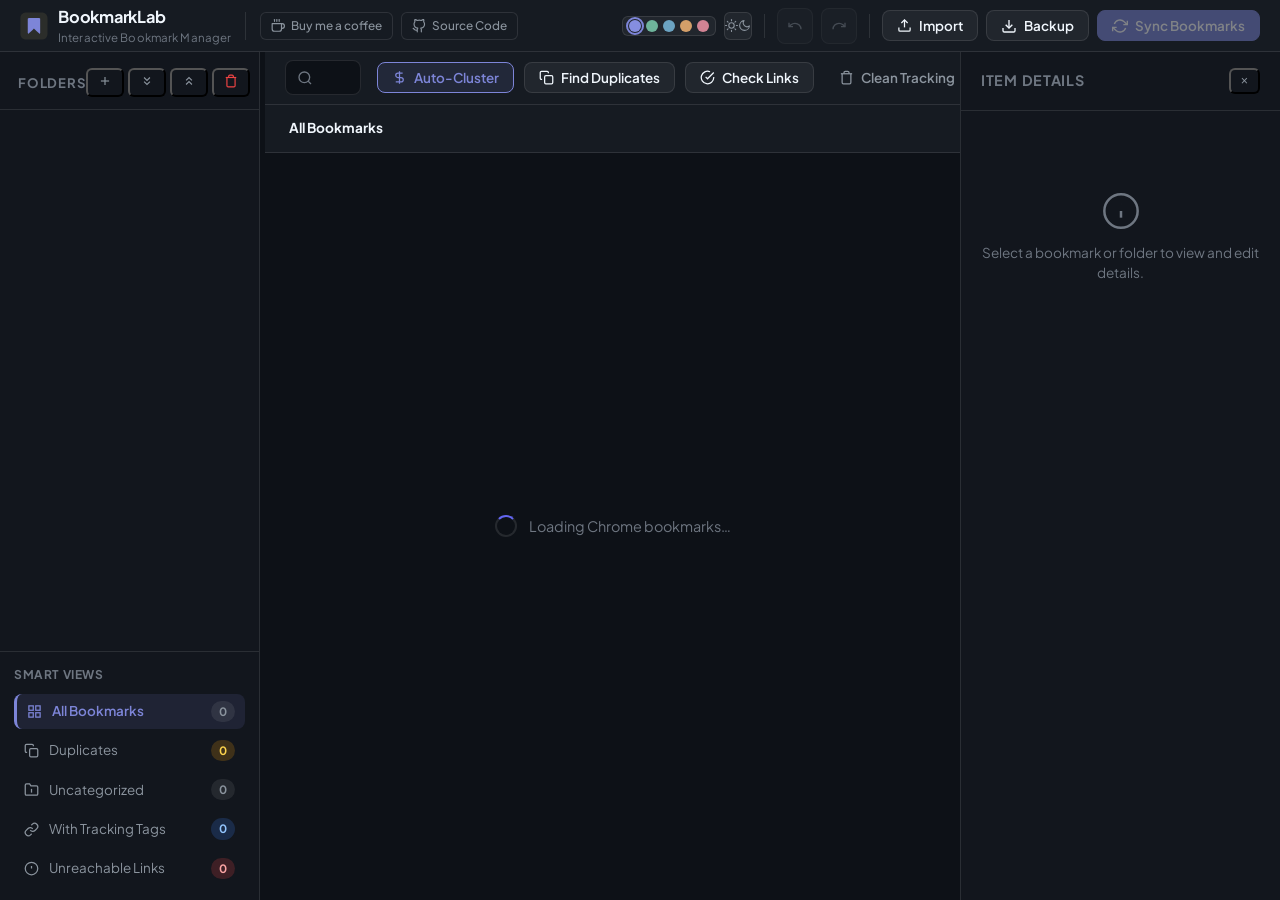
==== commit 99d4fc15: "update icon" ====
--- a/index.html
+++ b/index.html
@@ -3,599 +3,591 @@
 <head>
   <meta charset="UTF-8">
   <meta name="viewport" content="width=device-width, initial-scale=1.0">
-  <title>BookmarkLab — Interactive Bookmark Manager</title>
-  <meta name="description" content="Organize, import, deduplicate, and clean your browser bookmarks with a safe stage-and-commit workflow in a clean minimalist interface.">
-  <meta property="og:title" content="BookmarkLab — Interactive Bookmark Manager">
-  <meta property="og:description" content="Fast, privacy-respecting browser extension to import, organize, deduplicate, and clean bookmarks safely.">
-  <meta property="og:type" content="website">
+  <title>BookmarkLab — Chrome Bookmark Organizer</title>
+  <meta name="description" content="Organize, deduplicate, and clean your Chrome bookmarks. Review changes before syncing.">
+
   <link rel="preconnect" href="https://fonts.googleapis.com">
   <link rel="preconnect" href="https://fonts.gstatic.com" crossorigin>
   <link href="https://fonts.googleapis.com/css2?family=Plus+Jakarta+Sans:wght@400;500;600;700;800&family=JetBrains+Mono:wght@400;500&display=swap" rel="stylesheet">
+
+  <link rel="icon" type="image/svg+xml" href="icons/app-icon.svg">
+  <link rel="alternate icon" type="image/png" sizes="32x32" href="icons/icon32.png">
+  <link rel="stylesheet" href="css/styles.css">
+
   <style>
-    *, *::before, *::after { box-sizing: border-box; margin: 0; padding: 0; }
-
-    :root {
-      --bg: #090a0f;
-      --surface: #10121a;
-      --surface-2: #161924;
-      --border: rgba(255,255,255,0.08);
-      --border-subtle: rgba(255,255,255,0.04);
-      --pastel-primary: #7d85d8;
-      --pastel-sage: #5fa88d;
-      --pastel-mist: #6897bb;
-      --pastel-sand: #d49f69;
-      --pastel-rose: #c4798e;
-      --text: #e2e8f0;
-      --muted: #64748b;
-      --sub: #94a3b8;
-      --font: 'Plus Jakarta Sans', system-ui, sans-serif;
-      --mono: 'JetBrains Mono', monospace;
-    }
-
-    html { scroll-behavior: smooth; }
-
-    body {
-      font-family: var(--font);
-      background: var(--bg);
-      color: var(--text);
-      line-height: 1.6;
-      -webkit-font-smoothing: antialiased;
-    }
-
-    /* ── NAV ──────────────────────────────────────── */
-    nav {
-      position: fixed; top: 0; left: 0; right: 0; z-index: 100;
-      display: flex; align-items: center; justify-content: space-between;
-      padding: 0 48px;
-      height: 56px;
-      background: rgba(9,10,15,0.85);
-      backdrop-filter: blur(12px);
-      border-bottom: 1px solid var(--border);
-    }
-    .nav-brand {
+    /* ── Sync badge on button ───────────────────────── */
+    #btn-sync { position: relative; }
+    #sync-change-count {
+      display: none;
+      position: absolute;
+      top: -7px; right: -7px;
+      background: #f59e0b;
+      color: #000;
+      font-size: 0.65rem;
+      font-weight: 800;
+      min-width: 18px;
+      height: 18px;
+      border-radius: 9px;
+      align-items: center;
+      justify-content: center;
+      padding: 0 5px;
+      line-height: 1;
+      box-shadow: 0 0 0 2px var(--bg-surface, #0f1117);
+    }
+
+    /* ── Diff summary in sync modal ─────────────────── */
+    .diff-summary { display: flex; flex-direction: column; gap: 8px; margin-bottom: 14px; }
+    .diff-row {
       display: flex; align-items: center; gap: 10px;
-      font-weight: 700; font-size: 1.02rem; color: var(--text);
-      text-decoration: none;
-    }
-    .nav-brand svg { width: 26px; height: 26px; flex-shrink: 0; }
-    .nav-brand .logo-tile { fill: #2B2D2A; }
-    .nav-brand .logo-ribbon { fill: var(--pastel-primary); }
-    .nav-links { display: flex; gap: 28px; }
-    .nav-links a {
-      font-size: 0.85rem; color: var(--sub);
-      text-decoration: none; transition: color 0.2s;
-    }
-    .nav-links a:hover { color: var(--text); }
-    .nav-cta {
-      background: var(--pastel-primary);
-      color: #fff; font-size: 0.82rem; font-weight: 600;
-      padding: 7px 18px; border-radius: 7px;
-      text-decoration: none;
-      transition: opacity 0.2s, transform 0.2s;
-    }
-    .nav-cta:hover { opacity: 0.9; transform: translateY(-1px); }
-
-    /* ── HERO ─────────────────────────────────────── */
-    .hero {
-      min-height: 100vh;
-      display: flex; flex-direction: column;
-      align-items: center; justify-content: center;
-      text-align: center;
-      padding: 110px 24px 70px;
-      position: relative;
-      overflow: hidden;
-    }
-    .hero-badge {
-      display: inline-flex; align-items: center; gap: 8px;
-      background: rgba(125,133,216,0.1);
-      border: 1px solid rgba(125,133,216,0.25);
-      color: var(--pastel-primary);
-      font-size: 0.75rem; font-weight: 600;
-      padding: 5px 14px; border-radius: 100px;
-      margin-bottom: 24px;
-      letter-spacing: 0.04em; text-transform: uppercase;
-    }
-    .hero-badge span { width: 6px; height: 6px; background: var(--pastel-primary); border-radius: 50%; display: inline-block; }
-    h1 {
-      font-size: clamp(2.4rem, 5.5vw, 4.2rem);
-      font-weight: 800; line-height: 1.12;
-      letter-spacing: -0.03em;
-      max-width: 820px;
-      margin-bottom: 20px;
-    }
-    h1 em {
-      font-style: normal;
-      color: var(--pastel-primary);
-    }
-    .hero-sub {
-      font-size: 1.1rem; color: var(--sub);
-      max-width: 580px; margin-bottom: 38px; line-height: 1.7;
-    }
-    .hero-buttons {
-      display: flex; gap: 14px; flex-wrap: wrap; justify-content: center;
-    }
-    .btn-primary {
-      display: inline-flex; align-items: center; gap: 8px;
-      background: var(--pastel-primary);
-      color: #fff; font-weight: 600; font-size: 0.9rem;
-      padding: 12px 24px; border-radius: 8px;
-      text-decoration: none;
-      transition: opacity 0.2s, transform 0.2s;
-    }
-    .btn-primary:hover { opacity: 0.92; transform: translateY(-1px); }
-    .btn-secondary {
-      display: inline-flex; align-items: center; gap: 8px;
-      background: var(--surface);
-      border: 1px solid var(--border);
-      color: var(--text); font-weight: 600; font-size: 0.9rem;
-      padding: 12px 24px; border-radius: 8px;
-      text-decoration: none;
-      transition: background 0.2s, transform 0.2s;
-    }
-    .btn-secondary:hover { background: var(--surface-2); transform: translateY(-1px); }
-
-    /* ── SCREENSHOT MOCKUP ────────────────────────── */
-    .mockup-wrap {
-      margin-top: 60px;
-      max-width: 960px; width: 100%;
-      position: relative;
-    }
-    .mockup-frame {
-      background: var(--surface);
-      border: 1px solid var(--border);
-      border-radius: 12px;
-      overflow: hidden;
-      box-shadow: 0 24px 48px rgba(0,0,0,0.5);
-    }
-    .mockup-titlebar {
-      background: var(--surface-2);
-      padding: 10px 14px;
-      display: flex; align-items: center; gap: 8px;
-      border-bottom: 1px solid var(--border);
-    }
-    .dot { width: 10px; height: 10px; border-radius: 50%; }
-    .dot-r { background: #ef4444; opacity: 0.8; }
-    .dot-y { background: #f59e0b; opacity: 0.8; }
-    .dot-g { background: #10b981; opacity: 0.8; }
-    .mockup-inner {
-      display: grid;
-      grid-template-columns: 200px 1fr 200px;
-      height: 420px;
-    }
-    .mock-sidebar {
-      background: rgba(0,0,0,0.18);
-      border-right: 1px solid var(--border);
-      padding: 16px 12px;
-    }
-    .mock-sidebar-title { font-size: 0.65rem; font-weight: 700; color: var(--muted); letter-spacing: 0.08em; text-transform: uppercase; margin-bottom: 10px; padding: 0 4px; }
-    .mock-folder {
-      display: flex; align-items: center; gap: 7px;
-      padding: 6px 8px; border-radius: 6px;
-      font-size: 0.78rem; color: var(--sub);
-      cursor: default; margin-bottom: 2px;
-    }
-    .mock-folder.active { background: rgba(125,133,216,0.12); color: var(--pastel-primary); font-weight: 600; }
-    .mock-folder-icon { font-size: 0.85rem; }
-    .mock-divider { height: 1px; background: var(--border); margin: 12px 0; }
-    .mock-view-item {
-      display: flex; align-items: center; justify-content: space-between;
-      padding: 5px 8px; border-radius: 5px;
-      font-size: 0.73rem; color: var(--muted); margin-bottom: 2px;
-      cursor: default;
-    }
-    .mock-view-item span { font-size: 0.65rem; background: rgba(255,255,255,0.06); padding: 1px 6px; border-radius: 4px; color: var(--sub); }
-    .mock-view-item.warn span { background: rgba(212,159,105,0.15); color: var(--pastel-sand); }
-    .mock-view-item.danger span { background: rgba(239,68,68,0.12); color: #fca5a5; }
-
-    .mock-main { display: flex; flex-direction: column; background: var(--bg); }
-    .mock-toolbar {
-      padding: 9px 12px;
-      display: flex; align-items: center; gap: 7px;
-      border-bottom: 1px solid var(--border);
-      background: var(--surface);
-    }
-    .mock-search {
-      flex: 1; height: 28px; border-radius: 6px;
-      background: var(--surface-2); border: 1px solid var(--border);
-      display: flex; align-items: center; gap: 7px; padding: 0 10px;
-      font-size: 0.72rem; color: var(--muted);
-    }
-    .mock-btn {
-      padding: 4px 9px; border-radius: 5px;
-      background: var(--surface-2); border: 1px solid var(--border);
-      font-size: 0.68rem; color: var(--sub); white-space: nowrap;
-    }
-    .mock-btn.accent { background: var(--pastel-primary); border: 1px solid transparent; color: #fff; font-weight: 600; }
-    .mock-grid {
-      display: grid; grid-template-columns: repeat(3, 1fr);
-      gap: 8px; padding: 12px; flex: 1; overflow: hidden;
-    }
-    .mock-card {
-      background: var(--surface); border: 1px solid var(--border);
-      border-radius: 7px; padding: 10px;
-    }
-    .mock-card-fav { width: 18px; height: 18px; border-radius: 4px; background: rgba(255,255,255,0.08); margin-bottom: 7px; }
-    .mock-card-title { font-size: 0.68rem; font-weight: 600; color: var(--text); margin-bottom: 3px; white-space: nowrap; overflow: hidden; text-overflow: ellipsis; }
-    .mock-card-url { font-size: 0.62rem; color: var(--muted); font-family: var(--mono); white-space: nowrap; overflow: hidden; text-overflow: ellipsis; }
-    .mock-card.dup { border-color: rgba(212,159,105,0.3); }
-    .mock-card.broken { border-color: rgba(239,68,68,0.25); }
-
-    .mock-inspector {
-      border-left: 1px solid var(--border);
-      padding: 14px 12px;
-      background: rgba(0,0,0,0.18);
-    }
-    .mock-insp-title { font-size: 0.65rem; font-weight: 700; color: var(--muted); letter-spacing: 0.08em; text-transform: uppercase; margin-bottom: 12px; }
-    .mock-insp-label { font-size: 0.65rem; color: var(--muted); margin-bottom: 4px; margin-top: 10px; }
-    .mock-insp-field { background: var(--surface); border: 1px solid var(--border); border-radius: 5px; padding: 6px 8px; font-size: 0.7rem; color: var(--sub); font-family: var(--mono); width: 100%; }
-    .mock-insp-badge { margin-top: 12px; background: rgba(125,133,216,0.08); border: 1px solid rgba(125,133,216,0.2); border-radius: 5px; padding: 6px 8px; font-size: 0.63rem; color: var(--pastel-primary); line-height: 1.4; }
-
-    /* ── FEATURES ─────────────────────────────────── */
-    section { padding: 90px 24px; max-width: 1080px; margin: 0 auto; }
-    .section-label {
-      font-size: 0.75rem; font-weight: 700; letter-spacing: 0.1em;
-      text-transform: uppercase; color: var(--pastel-primary);
-      margin-bottom: 14px;
-    }
-    .section-title {
-      font-size: clamp(1.8rem, 4vw, 2.8rem);
-      font-weight: 800; letter-spacing: -0.02em;
-      margin-bottom: 16px; line-height: 1.15;
-    }
-    .section-sub { font-size: 1.02rem; color: var(--sub); max-width: 540px; line-height: 1.7; margin-bottom: 52px; }
-
-    .features-grid { display: grid; grid-template-columns: repeat(auto-fit, minmax(300px, 1fr)); gap: 18px; }
-    .feature-card {
-      background: var(--surface);
-      border: 1px solid var(--border);
-      border-radius: 12px; padding: 26px;
-      transition: border-color 0.2s, transform 0.2s;
-    }
-    .feature-card:hover { border-color: rgba(125,133,216,0.35); transform: translateY(-2px); }
-    .feature-icon {
-      width: 42px; height: 42px; border-radius: 8px;
-      display: flex; align-items: center; justify-content: center;
-      margin-bottom: 16px;
-      font-size: 1.25rem;
-    }
-    .feature-icon.lavender { background: rgba(125,133,216,0.12); }
-    .feature-icon.sage { background: rgba(95,168,141,0.12); }
-    .feature-icon.mist { background: rgba(104,151,187,0.12); }
-    .feature-icon.sand { background: rgba(212,159,105,0.12); }
-    .feature-icon.rose { background: rgba(196,121,142,0.12); }
-    .feature-card h3 { font-size: 0.98rem; font-weight: 700; margin-bottom: 8px; color: var(--text); }
-    .feature-card p { font-size: 0.86rem; color: var(--sub); line-height: 1.65; }
-
-    /* ── HOW IT WORKS ─────────────────────────────── */
-    .how-section { padding: 70px 24px; }
-    .how-inner { max-width: 680px; margin: 0 auto; text-align: center; }
-    .steps { display: flex; flex-direction: column; gap: 0; margin-top: 48px; text-align: left; }
-    .step {
-      display: flex; gap: 20px; padding: 22px 0;
-      border-left: 2px solid var(--border); padding-left: 26px;
-      position: relative;
-    }
-    .step::before {
-      content: attr(data-n);
-      position: absolute; left: -13px; top: 22px;
-      width: 24px; height: 24px;
-      background: var(--pastel-primary); color: #fff;
-      font-size: 0.72rem; font-weight: 800;
-      border-radius: 50%;
-      display: flex; align-items: center; justify-content: center;
-    }
-    .step:last-child { border-left-color: transparent; }
-    .step-body h4 { font-size: 0.98rem; font-weight: 700; margin-bottom: 5px; color: var(--text); }
-    .step-body p { font-size: 0.86rem; color: var(--sub); line-height: 1.65; }
-
-    /* ── PRIVACY CALLOUT ──────────────────────────── */
-    .privacy-banner {
-      margin: 0 24px 70px;
-      max-width: 1080px;
-      margin-left: auto; margin-right: auto;
-      background: rgba(95,168,141,0.06);
-      border: 1px solid rgba(95,168,141,0.2);
-      border-radius: 14px; padding: 36px 44px;
-      display: flex; align-items: flex-start; gap: 24px;
-    }
-    .privacy-icon { font-size: 2rem; flex-shrink: 0; margin-top: 2px; }
-    .privacy-banner h3 { font-size: 1.1rem; font-weight: 700; color: var(--pastel-sage); margin-bottom: 8px; }
-    .privacy-banner p { font-size: 0.88rem; color: var(--sub); line-height: 1.7; }
-
-    /* ── CTA ──────────────────────────────────────── */
-    .cta-section {
-      text-align: center; padding: 90px 24px;
-      position: relative;
-    }
-    .cta-section h2 { font-size: clamp(1.8rem, 4vw, 2.8rem); font-weight: 800; letter-spacing: -0.02em; margin-bottom: 14px; }
-    .cta-section p { font-size: 1.05rem; color: var(--sub); margin-bottom: 40px; }
-
-    /* ── FOOTER ───────────────────────────────────── */
-    footer {
-      border-top: 1px solid var(--border);
-      padding: 36px 48px;
-      display: flex; align-items: center; justify-content: space-between;
-      flex-wrap: wrap; gap: 16px;
-    }
-    .footer-brand { font-weight: 700; font-size: 0.9rem; color: var(--sub); }
-    .footer-links { display: flex; gap: 24px; }
-    .footer-links a { font-size: 0.85rem; color: var(--muted); text-decoration: none; transition: color 0.2s; }
-    .footer-links a:hover { color: var(--text); }
-
-    @media (max-width: 768px) {
-      nav { padding: 0 20px; }
-      .nav-links { display: none; }
-      .mockup-inner { grid-template-columns: 1fr; }
-      .mock-sidebar, .mock-inspector { display: none; }
-      .privacy-banner { flex-direction: column; padding: 28px 24px; }
-      footer { flex-direction: column; align-items: flex-start; }
+      background: var(--bg-modal-row, rgba(255,255,255,0.04));
+      border: 1px solid var(--border-color);
+      border-radius: 8px; padding: 10px 12px;
+      font-size: 0.85rem; color: var(--text-primary, #e2e8f0);
+    }
+    .diff-icon { font-size: 1.1rem; width: 22px; text-align: center; flex-shrink: 0; }
+    .diff-delete { border-left: 3px solid #ef4444; }
+    .diff-move   { border-left: 3px solid #f59e0b; }
+    .diff-update { border-left: 3px solid var(--accent-primary); }
+    .diff-create { border-left: 3px solid #10b981; }
+    .diff-warn {
+      font-size: 0.78rem;
+      color: var(--text-muted, #64748b);
+      background: rgba(245,158,11,0.08);
+      border: 1px solid rgba(245,158,11,0.2);
+      border-radius: 7px; padding: 9px 12px; line-height: 1.5;
+    }
+
+    /* ── Error drop zone ────────────────────────────── */
+    .error-drop-zone {
+      flex-direction: column; align-items: center; justify-content: center;
+      text-align: center; gap: 12px; padding: 40px 24px;
+    }
+    .error-drop-zone h2 { font-size: 1.2rem; color: #fca5a5; }
+    .error-drop-zone p  { font-size: 0.85rem; color: var(--text-muted, #64748b); max-width: 340px; }
+    #load-error-msg {
+      display: none;
+      font-size: 0.78rem;
+      background: rgba(239,68,68,0.08);
+      border: 1px solid rgba(239,68,68,0.25);
+      border-radius: 7px; padding: 10px 14px; color: #fca5a5;
+      max-width: 380px; line-height: 1.5;
+    }
+
+    /* ── Backup button styling ──────────────────────── */
+    .btn-backup {
+      background: var(--bg-surface-elevated);
+      border: 1px solid var(--border-color);
+      color: var(--text-primary);
+    }
+    .btn-backup:hover {
+      background: var(--bg-card-hover);
+      border-color: var(--border-color-hover);
+    }
+
+    /* ── Sync button styling ────────────────────────── */
+    .btn-sync {
+      background: var(--accent-primary);
+      border: 1px solid var(--accent-primary);
+      color: #ffffff;
+      font-weight: 600;
+      box-shadow: var(--shadow-sm);
+    }
+    .btn-sync:hover {
+      background: var(--accent-primary-hover);
+      border-color: var(--accent-primary-hover);
+      box-shadow: var(--shadow-sm);
+    }
+    .btn-sync:disabled {
+      opacity: 0.45;
+      cursor: not-allowed;
+      box-shadow: none;
     }
   </style>
 </head>
-<body>
-
-  <!-- Nav -->
-  <nav>
-    <a class="nav-brand" href="#">
-      <svg width="26" height="26" viewBox="130 130 768 768" fill="none" xmlns="http://www.w3.org/2000/svg">
-        <path class="logo-tile" fill="#2B2D2A" d="M282.151 141.207C291.786 140.545 305.557 140.889 315.428 140.889L374.283 140.906L556.369 140.911L684.73 140.918L720.703 140.888C733.162 140.879 745.12 140.648 757.49 142.655C829.034 154.265 883.894 216.582 885.049 289.354C885.207 299.277 885.3 309.178 885.362 319.092C885.482 342.14 885.484 365.189 885.371 388.237L885.338 561.174L885.184 686.166C885.093 717.323 887.623 748.333 877.836 778.272C857.794 839.587 809.516 876.657 746.101 884.379C745.172 884.476 744.241 884.56 743.309 884.631C733.605 885.382 720.912 885.021 710.948 885.017L658.028 885.012L488.055 885.005L348.899 884.964L309.32 885.005C294.341 885.023 281.655 885.378 266.755 882.79C239.149 877.929 213.397 865.614 192.284 847.176C162.414 821.168 143.986 784.444 140.986 744.952C140.168 733.709 140.499 719.841 140.496 708.399L140.49 649.413L140.461 464.135L140.448 340.745L140.424 304.613C140.421 290.909 140.038 280.915 142.358 267.214C146.88 240.1 158.763 214.748 176.709 193.926C204.284 162.084 240.189 144.252 282.151 141.207Z"/>
-        <path class="logo-ribbon" fill="var(--pastel-primary)" d="M361.332 298.153L361.987 298.119C381.853 297.185 407.778 297.865 427.893 297.864L550.249 297.869L625.846 297.95C638.609 297.932 651.955 297.72 664.716 298.158C669.124 298.66 673.466 300.885 676.7 303.877C680.948 307.807 683.087 313.669 683.154 319.409C683.511 350.145 683.293 380.885 683.227 411.623L683.262 560.206L683.295 656.699L683.318 685.905C683.36 696.396 685.26 710.953 677.613 718.856C674.049 722.606 669.08 724.695 663.907 724.618C661.588 724.589 657.568 723.694 655.869 722.209C649.002 716.206 641.742 708.657 635.274 702.213L588.973 655.9L547.448 614.42C535.871 602.961 523.61 591.196 512.515 579.285C488.486 604.37 461.586 630.302 436.843 655.103L398.052 693.898C389.472 702.524 376.566 716.526 366.401 724.008C363.896 725.852 355.822 724.192 352.841 722.341C341.635 715.384 342.211 703.881 342.582 692.385C342.705 686.355 342.592 679.934 342.598 673.847L342.579 596.349L342.566 412.368L342.673 350.435C342.686 340.638 342.516 330.833 342.621 321.036C342.753 308.648 349.025 300.509 361.332 298.153Z"/>
-      </svg>
-      BookmarkLab
-    </a>
-    <div class="nav-links">
-      <a href="#features">Features</a>
-      <a href="#how-it-works">How it works</a>
-      <a href="https://buymeacoffee.com/dipinknair619" target="_blank" rel="noopener noreferrer" style="color:var(--pastel-sand);">☕ Buy Me a Coffee</a>
-      <a href="https://github.com/dipinknair/bookmarklab-extension" target="_blank" title="Source Code">Source Code</a>
-      <a href="https://github.com/dipinknair/bookmarklab-extension/blob/main/PRIVACY_POLICY.md" target="_blank">Privacy</a>
+<body class="dark-theme">
+  <div id="app" class="app-container">
+
+    <!-- ── Header ─────────────────────────────────────────────────────────── -->
+    <header class="app-header">
+      <div class="header-left">
+        <div class="brand">
+          <div class="logo-icon" title="BookmarkLab">
+            <svg width="28" height="28" viewBox="130 130 768 768" fill="none" xmlns="http://www.w3.org/2000/svg">
+              <path class="logo-tile" fill="var(--logo-tile-bg, #2B2D2A)" d="M282.151 141.207C291.786 140.545 305.557 140.889 315.428 140.889L374.283 140.906L556.369 140.911L684.73 140.918L720.703 140.888C733.162 140.879 745.12 140.648 757.49 142.655C829.034 154.265 883.894 216.582 885.049 289.354C885.207 299.277 885.3 309.178 885.362 319.092C885.482 342.14 885.484 365.189 885.371 388.237L885.338 561.174L885.184 686.166C885.093 717.323 887.623 748.333 877.836 778.272C857.794 839.587 809.516 876.657 746.101 884.379C745.172 884.476 744.241 884.56 743.309 884.631C733.605 885.382 720.912 885.021 710.948 885.017L658.028 885.012L488.055 885.005L348.899 884.964L309.32 885.005C294.341 885.023 281.655 885.378 266.755 882.79C239.149 877.929 213.397 865.614 192.284 847.176C162.414 821.168 143.986 784.444 140.986 744.952C140.168 733.709 140.499 719.841 140.496 708.399L140.49 649.413L140.461 464.135L140.448 340.745L140.424 304.613C140.421 290.909 140.038 280.915 142.358 267.214C146.88 240.1 158.763 214.748 176.709 193.926C204.284 162.084 240.189 144.252 282.151 141.207Z"/>
+              <path class="logo-ribbon" fill="var(--accent-primary)" d="M361.332 298.153L361.987 298.119C381.853 297.185 407.778 297.865 427.893 297.864L550.249 297.869L625.846 297.95C638.609 297.932 651.955 297.72 664.716 298.158C669.124 298.66 673.466 300.885 676.7 303.877C680.948 307.807 683.087 313.669 683.154 319.409C683.511 350.145 683.293 380.885 683.227 411.623L683.262 560.206L683.295 656.699L683.318 685.905C683.36 696.396 685.26 710.953 677.613 718.856C674.049 722.606 669.08 724.695 663.907 724.618C661.588 724.589 657.568 723.694 655.869 722.209C649.002 716.206 641.742 708.657 635.274 702.213L588.973 655.9L547.448 614.42C535.871 602.961 523.61 591.196 512.515 579.285C488.486 604.37 461.586 630.302 436.843 655.103L398.052 693.898C389.472 702.524 376.566 716.526 366.401 724.008C363.896 725.852 355.822 724.192 352.841 722.341C341.635 715.384 342.211 703.881 342.582 692.385C342.705 686.355 342.592 679.934 342.598 673.847L342.579 596.349L342.566 412.368L342.673 350.435C342.686 340.638 342.516 330.833 342.621 321.036C342.753 308.648 349.025 300.509 361.332 298.153Z"/>
+            </svg>
+          </div>
+          <div class="brand-text">
+            <span class="brand-name">BookmarkLab</span>
+            <span class="brand-tag">Interactive Bookmark Manager</span>
+          </div>
+        </div>
+
+        <div class="header-left-links">
+          <!-- Buy Me a Coffee Link -->
+          <a id="btn-coffee" href="https://buymeacoffee.com/dipinknair619" target="_blank" rel="noopener noreferrer" class="header-link-btn btn-coffee" title="Support BookmarkLab on Buy Me a Coffee" aria-label="Buy Me a Coffee">
+            <svg width="14" height="14" viewBox="0 0 24 24" fill="none" stroke="currentColor" stroke-width="2" stroke-linecap="round" stroke-linejoin="round">
+              <path d="M18 8h1a4 4 0 0 1 0 8h-1"></path>
+              <path d="M2 8h16v9a4 4 0 0 1-4 4H6a4 4 0 0 1-4-4V8z"></path>
+              <line x1="6" y1="1" x2="6" y2="4"></line>
+              <line x1="10" y1="1" x2="10" y2="4"></line>
+              <line x1="14" y1="1" x2="14" y2="4"></line>
+            </svg>
+            <span>Buy me a coffee</span>
+          </a>
+
+          <!-- GitHub Icon + Source Code -->
+          <a id="btn-github" href="https://github.com/dipinknair/bookmarklab-extension" target="_blank" rel="noopener noreferrer" class="header-link-btn btn-github" title="Source Code" aria-label="Source Code on GitHub">
+            <svg width="14" height="14" viewBox="0 0 24 24" fill="none" stroke="currentColor" stroke-width="2" stroke-linecap="round" stroke-linejoin="round">
+              <path d="M9 19c-5 1.5-5-2.5-7-3m14 6v-3.87a3.37 3.37 0 0 0-.94-2.61c3.14-.35 6.44-1.54 6.44-7A5.44 5.44 0 0 0 20 4.77 5.07 5.07 0 0 0 19.91 1S18.73.65 16 2.48a13.38 13.38 0 0 0-7 0C6.27.65 5.09 1 5.09 1A5.07 5.07 0 0 0 5 4.77a5.44 5.44 0 0 0-1.5 3.78c0 5.42 3.3 6.61 6.44 7A3.37 3.37 0 0 0 9 18.13V22"></path>
+            </svg>
+            <span>Source Code</span>
+          </a>
+        </div>
+      </div>
+
+      <div class="header-actions">
+        <!-- Theme Accent Picker -->
+        <div class="theme-selector" title="Choose Accent Theme">
+          <button class="theme-dot active" data-theme="purple" style="--dot-color: #858ee0;" title="Pastel Lavender (Default)"></button>
+          <button class="theme-dot" data-theme="emerald" style="--dot-color: #6eb49b;" title="Pastel Sage"></button>
+          <button class="theme-dot" data-theme="cyan" style="--dot-color: #6ba3c2;" title="Pastel Mist Blue"></button>
+          <button class="theme-dot" data-theme="gold" style="--dot-color: #d49f69;" title="Pastel Sand"></button>
+          <button class="theme-dot" data-theme="rose" style="--dot-color: #d28394;" title="Pastel Dusty Rose"></button>
+        </div>
+
+        <!-- Mode Toggle (Dark / Light) -->
+        <button class="theme-mode-btn" title="Switch Theme Mode" aria-label="Switch Theme Mode">
+          <svg class="icon-sun" width="15" height="15" viewBox="0 0 24 24" fill="none" stroke="currentColor" stroke-width="2" stroke-linecap="round" stroke-linejoin="round">
+            <circle cx="12" cy="12" r="5"></circle>
+            <line x1="12" y1="1" x2="12" y2="3"></line>
+            <line x1="12" y1="21" x2="12" y2="23"></line>
+            <line x1="4.22" y1="4.22" x2="5.64" y2="5.64"></line>
+            <line x1="18.36" y1="18.36" x2="19.78" y2="19.78"></line>
+            <line x1="1" y1="12" x2="3" y2="12"></line>
+            <line x1="21" y1="12" x2="23" y2="12"></line>
+            <line x1="4.22" y1="19.78" x2="5.64" y2="18.36"></line>
+            <line x1="18.36" y1="5.64" x2="19.78" y2="4.22"></line>
+          </svg>
+          <svg class="icon-moon" width="15" height="15" viewBox="0 0 24 24" fill="none" stroke="currentColor" stroke-width="2" stroke-linecap="round" stroke-linejoin="round">
+            <path d="M21 12.79A9 9 0 1 1 11.21 3 7 7 0 0 0 21 12.79z"></path>
+          </svg>
+        </button>
+
+        <div class="divider-v"></div>
+
+        <!-- Undo / Redo -->
+        <button id="btn-undo" class="btn btn-icon" title="Undo (Cmd+Z)" disabled>
+          <svg width="16" height="16" viewBox="0 0 24 24" fill="none" stroke="currentColor" stroke-width="2"><path d="M3 7v6h6"/><path d="M21 17a9 9 0 0 0-9-9 9 9 0 0 0-6 2.3L3 13"/></svg>
+        </button>
+        <button id="btn-redo" class="btn btn-icon" title="Redo (Cmd+Shift+Z)" disabled>
+          <svg width="16" height="16" viewBox="0 0 24 24" fill="none" stroke="currentColor" stroke-width="2"><path d="M21 7v6h-6"/><path d="M3 17a9 9 0 0 1 9-9 9 9 0 0 1 6 2.3l3 2.7"/></svg>
+        </button>
+
+        <div class="divider-v"></div>
+
+        <!-- Hidden file input for import -->
+        <input type="file" id="file-import-input" accept=".html,.htm,.json" style="display:none;" />
+
+        <!-- Import -->
+        <button id="btn-import" class="btn btn-secondary" title="Import bookmarks from Safari, Firefox, Edge, Arc, or an HTML/JSON file">
+          <svg width="15" height="15" viewBox="0 0 24 24" fill="none" stroke="currentColor" stroke-width="2"><path d="M21 15v4a2 2 0 0 1-2 2H5a2 2 0 0 1-2-2v-4"/><polyline points="17 8 12 3 7 8"/><line x1="12" y1="3" x2="12" y2="15"/></svg>
+          <span>Import</span>
+        </button>
+
+        <!-- Backup -->
+        <button id="btn-backup" class="btn btn-backup" title="Download your current Chrome bookmarks as an HTML backup file — do this before making changes">
+          <svg width="16" height="16" viewBox="0 0 24 24" fill="none" stroke="currentColor" stroke-width="2"><path d="M21 15v4a2 2 0 0 1-2 2H5a2 2 0 0 1-2-2v-4"/><polyline points="7 10 12 15 17 10"/><line x1="12" y1="15" x2="12" y2="3"/></svg>
+          <span>Backup</span>
+        </button>
+
+        <!-- Sync Bookmarks -->
+        <button id="btn-sync" class="btn btn-sync" title="Review and apply your staged changes back to the browser" disabled>
+          <svg width="16" height="16" viewBox="0 0 24 24" fill="none" stroke="currentColor" stroke-width="2"><path d="M23 4v6h-6"/><path d="M1 20v-6h6"/><path d="M3.51 9a9 9 0 0 1 14.85-3.36L23 10M1 14l4.64 4.36A9 9 0 0 0 20.49 15"/></svg>
+          <span>Sync Bookmarks</span>
+          <span id="sync-change-count"></span>
+        </button>
+      </div>
+    </header>
+
+    <!-- ── Workspace ───────────────────────────────────────────────────────── -->
+    <div class="workspace">
+
+      <!-- Left Sidebar -->
+      <aside class="sidebar" id="sidebar">
+        <div class="sidebar-header">
+          <h2 class="sidebar-title">Folders</h2>
+          <div class="sidebar-tools">
+            <button id="btn-new-folder" class="btn-sm btn-ghost" title="New Folder">
+              <svg width="14" height="14" viewBox="0 0 24 24" fill="none" stroke="currentColor" stroke-width="2"><line x1="12" y1="5" x2="12" y2="19"/><line x1="5" y1="12" x2="19" y2="12"/></svg>
+            </button>
+            <button id="btn-expand-all" class="btn-sm btn-ghost" title="Expand All">
+              <svg width="14" height="14" viewBox="0 0 24 24" fill="none" stroke="currentColor" stroke-width="2"><polyline points="7 13 12 18 17 13"/><polyline points="7 6 12 11 17 6"/></svg>
+            </button>
+            <button id="btn-collapse-all" class="btn-sm btn-ghost" title="Collapse All">
+              <svg width="14" height="14" viewBox="0 0 24 24" fill="none" stroke="currentColor" stroke-width="2"><polyline points="17 11 12 6 7 11"/><polyline points="17 18 12 13 7 18"/></svg>
+            </button>
+            <button id="btn-delete-active-tree-folder" class="btn-sm btn-ghost" title="Delete Selected Folder" style="color:#ef4444;">
+              <svg width="14" height="14" viewBox="0 0 24 24" fill="none" stroke="currentColor" stroke-width="2"><polyline points="3 6 5 6 21 6"/><path d="M19 6v14a2 2 0 0 1-2 2H7a2 2 0 0 1-2-2V6m3 0V4a2 2 0 0 1 2-2h4a2 2 0 0 1 2 2v2"/></svg>
+            </button>
+          </div>
+        </div>
+
+        <div class="tree-container" id="tree-root"></div>
+
+        <div class="smart-views-section">
+          <div class="section-subtitle">Smart Views</div>
+          <ul class="smart-views-list">
+            <li class="smart-view-item active" data-view="all">
+              <svg width="15" height="15" viewBox="0 0 24 24" fill="none" stroke="currentColor" stroke-width="2"><rect x="3" y="3" width="7" height="7"/><rect x="14" y="3" width="7" height="7"/><rect x="14" y="14" width="7" height="7"/><rect x="3" y="14" width="7" height="7"/></svg>
+              <span>All Bookmarks</span>
+              <span class="badge" id="count-all">0</span>
+            </li>
+            <li class="smart-view-item" data-view="duplicates">
+              <svg width="15" height="15" viewBox="0 0 24 24" fill="none" stroke="currentColor" stroke-width="2"><rect x="9" y="9" width="13" height="13" rx="2" ry="2"/><path d="M5 15H4a2 2 0 0 1-2-2V4a2 2 0 0 1 2-2h9a2 2 0 0 1 2 2v1"/></svg>
+              <span>Duplicates</span>
+              <span class="badge badge-warning" id="count-duplicates">0</span>
+            </li>
+            <li class="smart-view-item" data-view="uncategorized">
+              <svg width="15" height="15" viewBox="0 0 24 24" fill="none" stroke="currentColor" stroke-width="2"><path d="M22 19a2 2 0 0 1-2 2H4a2 2 0 0 1-2-2V5a2 2 0 0 1 2-2h5l2 3h9a2 2 0 0 1 2 2z"/><line x1="12" y1="11" x2="12" y2="17"/></svg>
+              <span>Uncategorized</span>
+              <span class="badge" id="count-uncategorized">0</span>
+            </li>
+            <li class="smart-view-item" data-view="dirty-urls">
+              <svg width="15" height="15" viewBox="0 0 24 24" fill="none" stroke="currentColor" stroke-width="2"><path d="M10 13a5 5 0 0 0 7.54.54l3-3a5 5 0 0 0-7.07-7.07l-1.72 1.71"/><path d="M14 11a5 5 0 0 0-7.54-.54l-3 3a5 5 0 0 0 7.07 7.07l1.71-1.71"/></svg>
+              <span>With Tracking Tags</span>
+              <span class="badge badge-info" id="count-dirty-urls">0</span>
+            </li>
+            <li class="smart-view-item" data-view="broken-links">
+              <svg width="15" height="15" viewBox="0 0 24 24" fill="none" stroke="currentColor" stroke-width="2"><circle cx="12" cy="12" r="10"/><line x1="12" y1="8" x2="12" y2="12"/><line x1="12" y1="16" x2="12.01" y2="16"/></svg>
+              <span>Unreachable Links</span>
+              <span class="badge badge-danger" id="count-broken-links" style="background:rgba(239,68,68,0.2);color:#fca5a5;">0</span>
+            </li>
+          </ul>
+        </div>
+      </aside>
+
+      <div class="sidebar-resizer" id="sidebar-resizer"></div>
+
+      <!-- Center Panel -->
+      <main class="main-content">
+        <div class="toolbar">
+          <div class="search-box">
+            <svg class="search-icon" width="16" height="16" viewBox="0 0 24 24" fill="none" stroke="currentColor" stroke-width="2"><circle cx="11" cy="11" r="8"/><line x1="21" y1="21" x2="16.65" y2="16.65"/></svg>
+            <input type="text" id="search-input" placeholder="Search by title, URL, tag or domain…" autocomplete="off">
+            <button id="search-clear" class="btn-clear" style="display:none;">&times;</button>
+          </div>
+
+          <div class="toolbar-tools">
+            <button id="btn-auto-cluster" class="btn btn-accent" title="Auto-organize into folders by domain or topic">
+              <svg width="15" height="15" viewBox="0 0 24 24" fill="none" stroke="currentColor" stroke-width="2"><path d="M12 2v20M17 5H9.5a3.5 3.5 0 0 0 0 7h5a3.5 3.5 0 0 1 0 7H6"/></svg>
+              <span>Auto-Cluster</span>
+            </button>
+
+            <button id="btn-dedupe" class="btn btn-secondary" title="Find & remove duplicate bookmarks">
+              <svg width="15" height="15" viewBox="0 0 24 24" fill="none" stroke="currentColor" stroke-width="2"><rect x="9" y="9" width="13" height="13" rx="2" ry="2"/><path d="M5 15H4a2 2 0 0 1-2-2V4a2 2 0 0 1 2-2h9a2 2 0 0 1 2 2v1"/></svg>
+              <span>Find Duplicates</span>
+            </button>
+
+            <button id="btn-check-links" class="btn btn-secondary" title="Check all links are reachable">
+              <svg width="15" height="15" viewBox="0 0 24 24" fill="none" stroke="currentColor" stroke-width="2"><path d="M22 11.08V12a10 10 0 1 1-5.93-9.14"/><polyline points="22 4 12 14.01 9 11.01"/></svg>
+              <span>Check Links</span>
+            </button>
+
+            <button id="btn-clean-params" class="btn btn-ghost" title="Strip utm_*, fbclid, gclid tracking params from all URLs">
+              <svg width="15" height="15" viewBox="0 0 24 24" fill="none" stroke="currentColor" stroke-width="2"><polyline points="3 6 5 6 21 6"/><path d="M19 6v14a2 2 0 0 1-2 2H7a2 2 0 0 1-2-2V6m3 0V4a2 2 0 0 1 2-2h4a2 2 0 0 1 2 2v2"/></svg>
+              <span>Clean Tracking</span>
+            </button>
+
+            <div class="divider-v"></div>
+
+            <div class="view-switch">
+              <button id="view-grid-btn" class="btn-view active" title="Grid View">
+                <svg width="16" height="16" viewBox="0 0 24 24" fill="none" stroke="currentColor" stroke-width="2"><rect x="3" y="3" width="7" height="7"/><rect x="14" y="3" width="7" height="7"/><rect x="14" y="14" width="7" height="7"/><rect x="3" y="14" width="7" height="7"/></svg>
+              </button>
+              <button id="view-list-btn" class="btn-view" title="List View">
+                <svg width="16" height="16" viewBox="0 0 24 24" fill="none" stroke="currentColor" stroke-width="2"><line x1="8" y1="6" x2="21" y2="6"/><line x1="8" y1="12" x2="21" y2="12"/><line x1="8" y1="18" x2="21" y2="18"/><line x1="3" y1="6" x2="3.01" y2="6"/><line x1="3" y1="12" x2="3.01" y2="12"/><line x1="3" y1="18" x2="3.01" y2="18"/></svg>
+              </button>
+            </div>
+          </div>
+        </div>
+
+        <div class="view-header">
+          <div class="breadcrumbs" id="breadcrumbs">
+            <span class="crumb active">All Bookmarks</span>
+          </div>
+          <div class="batch-bar" id="batch-bar" style="display:none;">
+            <span id="selected-count">0 items selected</span>
+            <div class="batch-actions">
+              <button id="btn-batch-move" class="btn-sm btn-secondary">Move to…</button>
+              <button id="btn-batch-tag" class="btn-sm btn-secondary">Add Tag</button>
+              <button id="btn-batch-delete" class="btn-sm btn-danger">Delete Selected</button>
+              <button id="btn-batch-clear" class="btn-sm btn-ghost">&times;</button>
+            </div>
+          </div>
+        </div>
+
+        <!-- Error / Loading State (shown only when Chrome bookmarks fail to load) -->
+        <div id="drop-zone" class="drop-zone-empty error-drop-zone" style="display:none;">
+          <svg width="52" height="52" viewBox="0 0 24 24" fill="none" stroke="#ef4444" stroke-width="1.5"><circle cx="12" cy="12" r="10"/><line x1="12" y1="8" x2="12" y2="12"/><line x1="12" y1="16" x2="12.01" y2="16"/></svg>
+          <h2>Could Not Load Bookmarks</h2>
+          <p>Make sure this page is running inside the BookmarkLab Chrome extension (not as a regular web page).</p>
+          <div id="load-error-msg"></div>
+          <div style="display:flex; gap:10px; margin-top:8px;">
+            <button id="btn-retry-load" class="btn btn-primary">
+              <svg width="16" height="16" viewBox="0 0 24 24" fill="none" stroke="currentColor" stroke-width="2"><path d="M23 4v6h-6"/><path d="M1 20v-6h6"/><path d="M3.51 9a9 9 0 0 1 14.85-3.36L23 10M1 14l4.64 4.36A9 9 0 0 0 20.49 15"/></svg>
+              Retry
+            </button>
+            <button id="btn-load-demo" class="btn btn-secondary" title="Explore BookmarkLab with sample bookmarks">
+              <svg width="16" height="16" viewBox="0 0 24 24" fill="none" stroke="currentColor" stroke-width="2"><rect x="2" y="3" width="20" height="14" rx="2" ry="2"/><line x1="8" y1="21" x2="16" y2="21"/><line x1="12" y1="17" x2="12" y2="21"/></svg>
+              Load Demo Bookmarks
+            </button>
+          </div>
+        </div>
+
+        <!-- Loading spinner (shown briefly on open) -->
+        <div id="loading-spinner" style="display:flex; align-items:center; justify-content:center; height:100%; gap:12px; color:var(--text-muted, #64748b); font-size:0.9rem;">
+          <div class="spinner-ring"></div>
+          Loading Chrome bookmarks…
+        </div>
+
+        <div id="bookmark-content" class="bookmark-grid" style="display:none;"></div>
+      </main>
+
+      <!-- Right Panel: Inspector -->
+      <aside class="inspector" id="inspector">
+        <div class="inspector-header">
+          <h3>Item Details</h3>
+          <button id="btn-close-inspector" class="btn-sm btn-ghost">&times;</button>
+        </div>
+        <div id="inspector-body" class="inspector-body">
+          <div class="inspector-empty">
+            <svg width="40" height="40" viewBox="0 0 24 24" fill="none" stroke="currentColor" stroke-width="1.5"><circle cx="12" cy="12" r="10"/><line x1="12" y1="16" x2="12" y2="12"/><line x1="12" y1="8" x2="12.01" y2="8"/></svg>
+            <p>Select a bookmark or folder to view and edit details.</p>
+          </div>
+        </div>
+      </aside>
     </div>
-    <a class="nav-cta" href="https://chromewebstore.google.com/detail/bookmarklab/lppfdghjnnndidlpfddfngijmfbfkflm" target="_blank">Add to Chrome</a>
-  </nav>
-
-  <!-- Hero -->
-  <div class="hero">
-    <div class="hero-badge"><span></span> Interactive Bookmark Manager</div>
-    <h1>Your bookmarks, <em>finally organized</em></h1>
-    <p class="hero-sub">
-      BookmarkLab is a fast, visual workspace for your browser bookmarks. Import from Safari, Firefox, Edge, Arc, or Chrome, auto-cluster into smart folders, remove duplicates, and strip marketing tracking — with a safe stage-and-commit model.
-    </p>
-    <div class="hero-buttons">
-      <a class="btn-primary" href="https://chromewebstore.google.com/detail/bookmarklab/lppfdghjnnndidlpfddfngijmfbfkflm" target="_blank">
-        <svg width="16" height="16" viewBox="0 0 24 24" fill="none" stroke="currentColor" stroke-width="2"><path d="M12 2a10 10 0 1 0 10 10A10 10 0 0 0 12 2zm0 18a8 8 0 1 1 8-8 8 8 0 0 1-8 8z"/><circle cx="12" cy="12" r="3.5"/></svg>
-        Add to Chrome
-      </a>
-      <a class="btn-secondary" href="https://github.com/dipinknair/bookmarklab-extension" target="_blank">
-        <svg width="16" height="16" viewBox="0 0 24 24" fill="none" stroke="currentColor" stroke-width="2"><path d="M9 19c-5 1.5-5-2.5-7-3m14 6v-3.87a3.37 3.37 0 0 0-.94-2.61c3.14-.35 6.44-1.54 6.44-7A5.44 5.44 0 0 0 20 4.77 5.07 5.07 0 0 0 19.91 1S18.73.65 16 2.48a13.38 13.38 0 0 0-7 0C6.27.65 5.09 1 5.09 1A5.07 5.07 0 0 0 5 4.77a5.44 5.44 0 0 0-1.5 3.78c0 5.42 3.3 6.61 6.44 7A3.37 3.37 0 0 0 9 18.13V22"/></svg>
-        View on GitHub
-      </a>
-      <a class="btn-secondary" href="https://buymeacoffee.com/dipinknair619" target="_blank" rel="noopener noreferrer" style="border-color:rgba(212,159,105,0.35); color:var(--pastel-sand);">
-        <svg width="15" height="15" viewBox="0 0 24 24" fill="none" stroke="currentColor" stroke-width="2"><path d="M18 8h1a4 4 0 0 1 0 8h-1"></path><path d="M2 8h16v9a4 4 0 0 1-4 4H6a4 4 0 0 1-4-4V8z"></path><line x1="6" y1="1" x2="6" y2="4"></line><line x1="10" y1="1" x2="10" y2="4"></line><line x1="14" y1="1" x2="14" y2="4"></line></svg>
-        Buy Me a Coffee
-      </a>
+
+    <!-- ── Modals ───────────────────────────────────────────────────────────── -->
+    <div id="modal-backdrop" class="modal-backdrop" style="display:none;">
+
+      <!-- Sync Confirmation Modal -->
+      <div id="modal-sync" class="modal-dialog" style="display:none;">
+        <div class="modal-header">
+          <h3 class="modal-title">Review Changes Before Syncing Bookmarks</h3>
+          <button class="modal-close">&times;</button>
+        </div>
+        <div class="modal-body">
+          <p class="modal-desc">The following changes will be applied to your real Chrome bookmarks. Consider creating a <strong>Backup</strong> first if you haven't already.</p>
+          <div id="sync-summary"><!-- populated by JS --></div>
+        </div>
+        <div class="modal-footer">
+          <button id="btn-confirm-sync" class="btn btn-primary glow-button">Apply Changes</button>
+          <button class="btn btn-secondary modal-close-btn">Cancel</button>
+        </div>
+      </div>
+
+      <!-- Duplicate Resolver Modal -->
+      <div id="modal-dedupe" class="modal-dialog modal-lg" style="display:none;">
+        <div class="modal-header">
+          <h3 class="modal-title">Duplicate Bookmark Resolver</h3>
+          <button class="modal-close">&times;</button>
+        </div>
+        <div class="modal-body" id="dedupe-modal-body"></div>
+        <div class="modal-footer">
+          <button id="btn-auto-resolve-dedupe" class="btn btn-primary">Auto-Keep Oldest &amp; Remove Duplicates</button>
+          <button class="btn btn-secondary modal-close-btn">Close</button>
+        </div>
+      </div>
+
+      <!-- Auto-Cluster Modal -->
+      <div id="modal-cluster" class="modal-dialog" style="display:none;">
+        <div class="modal-header">
+          <h3 class="modal-title">Auto-Cluster by Category</h3>
+          <button class="modal-close">&times;</button>
+        </div>
+        <div class="modal-body">
+          <p class="modal-desc">Analyzes domain names and keywords to organize bookmarks into topic folders automatically.</p>
+
+          <div class="form-group">
+            <label class="form-label">Clustering Strategy:</label>
+            <div class="radio-group">
+              <label class="radio-label">
+                <input type="radio" name="cluster-mode" value="domain" checked>
+                <div>
+                  <strong>Group by Domain</strong>
+                  <div class="help-text">Creates folders like "GitHub", "YouTube", "StackOverflow".</div>
+                </div>
+              </label>
+              <label class="radio-label">
+                <input type="radio" name="cluster-mode" value="category">
+                <div>
+                  <strong>Group by Smart Topic</strong>
+                  <div class="help-text">Creates folders: Developer Tools, Media, Research, Social, Shopping, Finance, News.</div>
+                </div>
+              </label>
+            </div>
+          </div>
+
+          <div class="form-group">
+            <label class="checkbox-label">
+              <input type="checkbox" id="cluster-move-uncategorized" checked>
+              <span>Only cluster bookmarks currently in Root / Uncategorized</span>
+            </label>
+          </div>
+        </div>
+        <div class="modal-footer">
+          <button id="btn-run-cluster" class="btn btn-accent">Run Auto-Cluster</button>
+          <button class="btn btn-secondary modal-close-btn">Cancel</button>
+        </div>
+      </div>
+
+      <!-- Clean Tracking Diff Modal -->
+      <div id="modal-clean-diff" class="modal-dialog modal-lg" style="display:none;">
+        <div class="modal-header">
+          <h3 class="modal-title">Clean Tracking Parameters</h3>
+          <button class="modal-close">&times;</button>
+        </div>
+        <div class="modal-body">
+          <p class="modal-desc" id="clean-diff-desc">The following bookmarks have tracking parameters (utm_*, fbclid, gclid, etc.) that will be stripped:</p>
+          <div style="display:flex; align-items:center; justify-space-between; background:rgba(255,255,255,0.04); border:1px solid var(--border-color); padding:8px 12px; border-radius:6px; margin-bottom:8px; font-size:0.8rem;">
+            <label style="display:flex; align-items:center; gap:8px; cursor:pointer; font-weight:600; color:var(--text-primary);">
+              <input type="checkbox" id="clean-select-all" checked>
+              <span>Select All / Deselect All</span>
+            </label>
+            <span id="clean-selected-count" style="color:var(--text-muted); font-size:0.75rem;"></span>
+          </div>
+          <div id="clean-diff-body" class="clean-diff-list"></div>
+        </div>
+        <div class="modal-footer">
+          <button id="btn-confirm-clean-all" class="btn btn-primary glow-button">Strip Parameters from Selected URLs</button>
+          <button class="btn btn-secondary modal-close-btn">Cancel</button>
+        </div>
+      </div>
+
+      <!-- Batch Move Modal -->
+      <div id="modal-move" class="modal-dialog" style="display:none;">
+        <div class="modal-header">
+          <h3 class="modal-title">Move Bookmarks</h3>
+          <button class="modal-close">&times;</button>
+        </div>
+        <div class="modal-body">
+          <p class="modal-desc" id="move-modal-desc">Select destination folder for selected item(s):</p>
+          <div class="form-group">
+            <label class="form-label">Destination Folder</label>
+            <select id="inp-move-target-folder" class="form-select"></select>
+          </div>
+          <div class="form-group" style="margin-top:14px;">
+            <label class="form-label">Or create a new folder inside destination:</label>
+            <div style="display:flex; gap:8px;">
+              <input type="text" id="inp-move-new-folder-title" class="form-input" placeholder="New folder name..." />
+              <button id="btn-create-move-folder" class="btn btn-secondary" style="white-space:nowrap;">+ Create</button>
+            </div>
+          </div>
+        </div>
+        <div class="modal-footer">
+          <button id="btn-confirm-move" class="btn btn-primary glow-button">Move Items</button>
+          <button class="btn btn-secondary modal-close-btn">Cancel</button>
+        </div>
+      </div>
+
+      <!-- Batch Tag Modal -->
+      <div id="modal-tag" class="modal-dialog" style="display:none;">
+        <div class="modal-header">
+          <h3 class="modal-title">Add Tags to Bookmarks</h3>
+          <button class="modal-close">&times;</button>
+        </div>
+        <div class="modal-body">
+          <p class="modal-desc" id="tag-modal-desc">Add tag(s) to selected item(s):</p>
+          <div class="form-group">
+            <label class="form-label">Tags (comma-separated)</label>
+            <input type="text" id="inp-batch-tag-input" class="form-input" placeholder="e.g. dev, article, reference" />
+          </div>
+        </div>
+        <div class="modal-footer">
+          <button id="btn-confirm-batch-tag" class="btn btn-primary glow-button">Add Tag(s)</button>
+          <button class="btn btn-secondary modal-close-btn">Cancel</button>
+        </div>
+      </div>
+
+      <!-- Import Bookmarks Modal -->
+      <div id="modal-import" class="modal-dialog" style="display:none; max-width: 520px;">
+        <div class="modal-header">
+          <h3 class="modal-title">Import Bookmarks</h3>
+          <button class="modal-close">&times;</button>
+        </div>
+        <div class="modal-body">
+          <div id="import-stats-summary" style="margin-bottom: 16px; padding: 12px 14px; background: var(--bg-surface-elevated); border: 1px solid var(--border-color); border-radius: var(--radius-md);">
+            <div style="display:flex; justify-content:space-between; align-items:center;">
+              <span id="import-file-name" style="font-weight:600; font-size:0.86rem; color:var(--text-primary);">bookmarks.html</span>
+              <span id="import-file-counts" style="font-size:0.75rem; color:var(--text-muted);">0 bookmarks, 0 folders</span>
+            </div>
+          </div>
+
+          <div style="margin-bottom: 16px;">
+            <label class="form-label" style="display:block; margin-bottom: 8px;">Destination</label>
+            <div style="display: flex; flex-direction: column; gap: 8px;">
+              <label style="display: flex; align-items: flex-start; gap: 10px; padding: 10px 12px; background: var(--bg-card); border: 1px solid var(--border-color); border-radius: var(--radius-md); cursor: pointer;">
+                <input type="radio" name="import-dest" value="folder" checked style="margin-top: 3px;" />
+                <div style="flex: 1;">
+                  <span style="font-weight: 600; font-size: 0.85rem; color: var(--text-primary);">Dedicated Folder (Recommended)</span>
+                  <p style="font-size: 0.74rem; color: var(--text-muted); margin-top: 2px;">Keeps existing bookmarks untouched. Places all imported links into a new folder.</p>
+                  <input type="text" id="import-folder-name" class="form-input" style="margin-top: 8px; font-size: 0.82rem; padding: 6px 10px;" placeholder="Folder name" />
+                </div>
+              </label>
+
+              <label style="display: flex; align-items: flex-start; gap: 10px; padding: 10px 12px; background: var(--bg-card); border: 1px solid var(--border-color); border-radius: var(--radius-md); cursor: pointer;">
+                <input type="radio" name="import-dest" value="merge" style="margin-top: 3px;" />
+                <div style="flex: 1;">
+                  <span style="font-weight: 600; font-size: 0.85rem; color: var(--text-primary);">Merge into Existing Folders</span>
+                  <p style="font-size: 0.74rem; color: var(--text-muted); margin-top: 2px;">Combines matching folder names at the root level and appends items.</p>
+                </div>
+              </label>
+
+              <label style="display: flex; align-items: flex-start; gap: 10px; padding: 10px 12px; background: var(--bg-card); border: 1px solid var(--border-color); border-radius: var(--radius-md); cursor: pointer;">
+                <input type="radio" name="import-dest" value="replace" style="margin-top: 3px;" />
+                <div style="flex: 1;">
+                  <span style="font-weight: 600; font-size: 0.85rem; color: var(--text-primary);">Replace Current Workspace</span>
+                  <p style="font-size: 0.74rem; color: var(--text-muted); margin-top: 2px;">Overwrites the active staging tree with the imported file.</p>
+                </div>
+              </label>
+            </div>
+          </div>
+
+          <div style="padding-top: 8px; border-top: 1px solid var(--border-color); display: flex; flex-direction: column; gap: 8px;">
+            <label style="display: flex; align-items: center; gap: 8px; font-size: 0.8rem; color: var(--text-secondary); cursor: pointer;">
+              <input type="checkbox" id="import-clean-tracking" checked />
+              <span>Automatically strip tracking parameters (utm_*, fbclid, etc.)</span>
+            </label>
+            <label style="display: flex; align-items: center; gap: 8px; font-size: 0.8rem; color: var(--text-secondary); cursor: pointer;">
+              <input type="checkbox" id="import-open-dedupe" />
+              <span>Find and resolve duplicates immediately after import</span>
+            </label>
+          </div>
+        </div>
+        <div class="modal-footer">
+          <button id="btn-confirm-import" class="btn btn-primary">Import Bookmarks</button>
+          <button class="btn btn-secondary modal-close-btn">Cancel</button>
+        </div>
+      </div>
+
     </div>
 
-    <!-- UI Mockup -->
-    <div class="mockup-wrap">
-      <div class="mockup-frame">
-        <div class="mockup-titlebar">
-          <div class="dot dot-r"></div>
-          <div class="dot dot-y"></div>
-          <div class="dot dot-g"></div>
-        </div>
-        <div class="mockup-inner">
-          <!-- Sidebar -->
-          <div class="mock-sidebar">
-            <div class="mock-sidebar-title">Folders</div>
-            <div class="mock-folder active"><span class="mock-folder-icon">📂</span> Work</div>
-            <div class="mock-folder"><span class="mock-folder-icon">📂</span> Research</div>
-            <div class="mock-folder"><span class="mock-folder-icon">📂</span> GitHub</div>
-            <div class="mock-folder"><span class="mock-folder-icon">📂</span> YouTube</div>
-            <div class="mock-folder"><span class="mock-folder-icon">📂</span> Reading</div>
-            <div class="mock-divider"></div>
-            <div class="mock-sidebar-title">Smart Views</div>
-            <div class="mock-view-item">All Bookmarks <span>847</span></div>
-            <div class="mock-view-item warn">Duplicates <span>12</span></div>
-            <div class="mock-view-item">Tracking Tags <span>34</span></div>
-            <div class="mock-view-item danger">Unreachable <span>5</span></div>
-          </div>
-
-          <!-- Main -->
-          <div class="mock-main">
-            <div class="mock-toolbar">
-              <div class="mock-search">
-                <svg width="11" height="11" viewBox="0 0 24 24" fill="none" stroke="currentColor" stroke-width="2"><circle cx="11" cy="11" r="8"/><line x1="21" y1="21" x2="16.65" y2="16.65"/></svg>
-                Search bookmarks…
-              </div>
-              <div class="mock-btn accent">Auto-Cluster</div>
-              <div class="mock-btn" style="background:rgba(125,133,216,0.12); border-color:rgba(125,133,216,0.25); color:var(--pastel-primary); font-weight:600;">Import</div>
-              <div class="mock-btn">Find Duplicates</div>
-              <div class="mock-btn">Check Links</div>
-              <div class="mock-btn">Clean Tracking</div>
-            </div>
-            <div class="mock-grid">
-              <div class="mock-card">
-                <div class="mock-card-fav" style="background:rgba(125,133,216,0.3);"></div>
-                <div class="mock-card-title">Source Code</div>
-                <div class="mock-card-url">github.com</div>
-              </div>
-              <div class="mock-card dup">
-                <div class="mock-card-fav" style="background:rgba(212,159,105,0.3);"></div>
-                <div class="mock-card-title">Notion — My Workspace</div>
-                <div class="mock-card-url">notion.so</div>
-              </div>
-              <div class="mock-card">
-                <div class="mock-card-fav" style="background:rgba(95,168,141,0.3);"></div>
-                <div class="mock-card-title">MDN Web Docs</div>
-                <div class="mock-card-url">developer.mozilla.org</div>
-              </div>
-              <div class="mock-card">
-                <div class="mock-card-fav" style="background:rgba(239,68,68,0.25);"></div>
-                <div class="mock-card-title">Linear — Issues</div>
-                <div class="mock-card-url">linear.app</div>
-              </div>
-              <div class="mock-card broken">
-                <div class="mock-card-fav" style="background:rgba(239,68,68,0.3);"></div>
-                <div class="mock-card-title">Old Blog Post</div>
-                <div class="mock-card-url">medium.com/…</div>
-              </div>
-              <div class="mock-card">
-                <div class="mock-card-fav" style="background:rgba(196,121,142,0.3);"></div>
-                <div class="mock-card-title">Figma — Design System</div>
-                <div class="mock-card-url">figma.com</div>
-              </div>
-            </div>
-          </div>
-
-          <!-- Inspector -->
-          <div class="mock-inspector">
-            <div class="mock-insp-title">Item Details</div>
-            <div class="mock-insp-label">Title</div>
-            <div class="mock-insp-field">Source Code</div>
-            <div class="mock-insp-label">URL</div>
-            <div class="mock-insp-field">github.com/dipinknair/bookmarklab-extension</div>
-            <div class="mock-insp-label">Folder</div>
-            <div class="mock-insp-field">Work</div>
-            <div class="mock-insp-badge">Edits are staged — click Sync Bookmarks to apply.</div>
-          </div>
-        </div>
-      </div>
-    </div>
+    <div id="toast-container" class="toast-container"></div>
   </div>
 
-  <!-- Features -->
-  <section id="features">
-    <div class="section-label">Features</div>
-    <h2 class="section-title">Everything your bookmarks need</h2>
-    <p class="section-sub">A full organizer toolkit built for people who have accumulated hundreds (or thousands) of bookmarks over the years.</p>
-
-    <div class="features-grid">
-      <div class="feature-card">
-        <div class="feature-icon sage">📥</div>
-        <h3>Cross-Browser Import</h3>
-        <p>Migrate bookmarks effortlessly from Safari, Firefox, Edge, Arc, Brave, Opera, or Chrome using standard HTML or JSON files with drag-and-drop support.</p>
-      </div>
-      <div class="feature-card">
-        <div class="feature-icon lavender">🔒</div>
-        <h3>Safe Staging Model</h3>
-        <p>All edits are made in memory first. A full diff summary shows exactly what will be deleted, moved, or renamed before a single thing changes in your browser.</p>
-      </div>
-      <div class="feature-card">
-        <div class="feature-icon rose">🎨</div>
-        <h3>Minimalist Pastel Design</h3>
-        <p>Crafted with calm obsidian surfaces, crisp 1px borders, zero flashy neon glows, 5 aesthetic pastel accents, and high-contrast dark and light modes.</p>
-      </div>
-      <div class="feature-card">
-        <div class="feature-icon mist">🖐️</div>
-        <h3>Drag & Drop Organization</h3>
-        <p>Reorganize bookmarks and folders visually using smooth drag-and-drop support across both the folder tree and main grid workspace.</p>
-      </div>
-      <div class="feature-card">
-        <div class="feature-icon sage">💾</div>
-        <h3>One-Click Backup</h3>
-        <p>Download your current Chrome bookmarks as an HTML file before making any changes. If something goes wrong, you can restore in seconds.</p>
-      </div>
-      <div class="feature-card">
-        <div class="feature-icon sand">🔍</div>
-        <h3>Duplicate Finder</h3>
-        <p>Scans all bookmarks and groups identical URLs. Keep the one you want or let the auto-resolver keep the oldest copy and remove the rest.</p>
-      </div>
-      <div class="feature-card">
-        <div class="feature-icon lavender">✨</div>
-        <h3>Auto-Cluster</h3>
-        <p>Automatically sorts bookmarks into folders by domain or topic — GitHub, YouTube, Research, Finance, Shopping — in a single click.</p>
-      </div>
-      <div class="feature-card">
-        <div class="feature-icon mist">🧹</div>
-        <h3>Clean Tracking URLs</h3>
-        <p>Strips utm_source, fbclid, gclid, and dozens of other marketing parameters from your saved URLs so bookmarks stay clean and shareable.</p>
-      </div>
-      <div class="feature-card">
-        <div class="feature-icon rose">🔗</div>
-        <h3>Link Health Check</h3>
-        <p>Checks every bookmarked URL to see if it is still reachable. Dead and broken links are flagged so you can delete or update them.</p>
-      </div>
-    </div>
-  </section>
-
-  <!-- How it works -->
-  <div class="how-section" id="how-it-works">
-    <div class="how-inner">
-      <div class="section-label" style="text-align:center;">How it works</div>
-      <h2 class="section-title">Nothing changes until you say so</h2>
-      <p class="section-sub" style="margin:0 auto 0;">BookmarkLab follows a safe stage-and-commit model so you are always in control.</p>
-
-      <div class="steps">
-        <div class="step" data-n="1">
-          <div class="step-body">
-            <h4>Open or Import</h4>
-            <p>BookmarkLab loads your browser bookmarks into an in-memory workspace, or you can import bookmarks from Safari, Firefox, Edge, Arc, or Chrome.</p>
-          </div>
-        </div>
-        <div class="step" data-n="2">
-          <div class="step-body">
-            <h4>Organize freely</h4>
-            <p>Drag and drop folders, delete duplicates, run Auto-Cluster, clean tracking URLs, rename items — everything is staged in memory.</p>
-          </div>
-        </div>
-        <div class="step" data-n="3">
-          <div class="step-body">
-            <h4>Review the diff</h4>
-            <p>Click Sync Bookmarks to see a complete summary of every change — deletions, moves, renames — before anything is committed.</p>
-          </div>
-        </div>
-        <div class="step" data-n="4">
-          <div class="step-body">
-            <h4>Apply or cancel</h4>
-            <p>Confirm to apply the changes to Chrome, or cancel and keep editing. You can also take a Backup at any point before committing.</p>
-          </div>
-        </div>
-      </div>
-    </div>
-  </div>
-
-  <!-- Privacy -->
-  <div style="max-width:1080px; margin:0 auto; padding:0 24px;">
-    <div class="privacy-banner">
-      <div class="privacy-icon">🔐</div>
-      <div>
-        <h3>Completely private, by design</h3>
-        <p>BookmarkLab runs entirely inside your browser. No bookmark data, URLs, or titles are ever sent to any server or third party. No account required. No analytics. No telemetry. Your bookmarks stay yours.</p>
-      </div>
-    </div>
-  </div>
-
-  <!-- CTA -->
-  <div class="cta-section">
-    <h2>Ready to clean up your bookmarks?</h2>
-    <p>Free, open source, and private by design.</p>
-    <div class="hero-buttons" style="justify-content:center;">
-      <a class="btn-primary" href="https://chromewebstore.google.com/detail/bookmarklab/lppfdghjnnndidlpfddfngijmfbfkflm" target="_blank">
-        <svg width="16" height="16" viewBox="0 0 24 24" fill="none" stroke="currentColor" stroke-width="2"><path d="M12 2a10 10 0 1 0 10 10A10 10 0 0 0 12 2zm0 18a8 8 0 1 1 8-8 8 8 0 0 1-8 8z"/><circle cx="12" cy="12" r="3.5"/></svg>
-        Add to Chrome
-      </a>
-      <a class="btn-secondary" href="https://github.com/dipinknair/bookmarklab-extension" target="_blank">
-        <svg width="16" height="16" viewBox="0 0 24 24" fill="none" stroke="currentColor" stroke-width="2"><path d="M9 19c-5 1.5-5-2.5-7-3m14 6v-3.87a3.37 3.37 0 0 0-.94-2.61c3.14-.35 6.44-1.54 6.44-7A5.44 5.44 0 0 0 20 4.77 5.07 5.07 0 0 0 19.91 1S18.73.65 16 2.48a13.38 13.38 0 0 0-7 0C6.27.65 5.09 1 5.09 1A5.07 5.07 0 0 0 5 4.77a5.44 5.44 0 0 0-1.5 3.78c0 5.42 3.3 6.61 6.44 7A3.37 3.37 0 0 0 9 18.13V22"/></svg>
-        View Source
-      </a>
-    </div>
-  </div>
-
-  <!-- Footer -->
-  <footer>
-    <div class="footer-brand">BookmarkLab &mdash; MIT License</div>
-    <div class="footer-links">
-      <a href="https://chromewebstore.google.com/detail/bookmarklab/lppfdghjnnndidlpfddfngijmfbfkflm" target="_blank">Chrome Web Store</a>
-      <a href="https://buymeacoffee.com/dipinknair619" target="_blank" rel="noopener noreferrer" style="color:var(--pastel-sand);">☕ Buy Me a Coffee</a>
-      <a href="https://github.com/dipinknair/bookmarklab-extension" target="_blank">GitHub</a>
-      <a href="https://github.com/dipinknair/bookmarklab-extension/releases" target="_blank">Releases</a>
-      <a href="https://github.com/dipinknair/bookmarklab-extension/blob/main/ARCHITECTURE.md" target="_blank">Architecture</a>
-      <a href="https://github.com/dipinknair/bookmarklab-extension/blob/main/CHANGELOG.md" target="_blank">Changelog</a>
-      <a href="https://github.com/dipinknair/bookmarklab-extension/blob/main/PRIVACY_POLICY.md" target="_blank">Privacy Policy</a>
-      <a href="https://github.com/dipinknair/bookmarklab-extension/blob/main/SECURITY.md" target="_blank">Security</a>
-      <a href="https://github.com/dipinknair/bookmarklab-extension/issues" target="_blank">Support</a>
-    </div>
-  </footer>
-
+  <style>
+    .spinner-ring {
+      width: 22px; height: 22px;
+      border: 2px solid rgba(255,255,255,0.1);
+      border-top-color: #6366f1;
+      border-radius: 50%;
+      animation: spin 0.8s linear infinite;
+    }
+    @keyframes spin { to { transform: rotate(360deg); } }
+  </style>
+
+  <script type="module" src="js/app.js"></script>
 </body>
 </html>
--- a/css/styles.css
+++ b/css/styles.css
@@ -0,0 +1,1733 @@
+/* ==========================================================================
+   BookmarkLab - Design System & Modern Glassmorphism Styling
+   ========================================================================== */
+
+:root, [data-mode="dark"] {
+  /* Color Mode: Dark (Default) - Minimalist Neutral Slate */
+  --bg-dark: #0d1117;
+  --bg-surface: #161b22;
+  --bg-surface-elevated: #21262d;
+  --bg-header: #161b22;
+  --bg-sidebar: #12161d;
+  --bg-toolbar: #161b22;
+  --bg-main: #0d1117;
+  --bg-card: #161b22;
+  --bg-card-hover: #1c2128;
+  --bg-input: #0d1117;
+  --bg-input-focus: #161b22;
+  --bg-modal: #161b22;
+  --bg-modal-row: rgba(255, 255, 255, 0.03);
+  --bg-badge: rgba(255, 255, 255, 0.05);
+  
+  --border-color: rgba(255, 255, 255, 0.1);
+  --border-color-hover: rgba(255, 255, 255, 0.22);
+  --border-glow: var(--accent-primary);
+
+  --text-primary: #f0f6fc;
+  --text-secondary: #8b949e;
+  --text-muted: #6e7681;
+  
+  --shadow-sm: 0 1px 2px rgba(0, 0, 0, 0.2);
+  --shadow-md: 0 3px 6px rgba(0, 0, 0, 0.3);
+  --shadow-lg: 0 8px 24px rgba(0, 0, 0, 0.45);
+  --shadow-glow: none;
+
+  --ambient-glow-1: transparent;
+  --ambient-glow-2: transparent;
+
+  --tree-row-hover: rgba(255, 255, 255, 0.04);
+  --tree-row-active: rgba(125, 133, 216, 0.12);
+  --brand-grad-start: #f0f6fc;
+  --brand-grad-end: #c9d1d9;
+  --logo-tile-bg: #2B2D2A;
+}
+
+[data-mode="light"] {
+  /* Color Mode: White / Light - Clean Minimalist Canvas */
+  --bg-dark: #f6f8fa;
+  --bg-surface: #ffffff;
+  --bg-surface-elevated: #f3f4f6;
+  --bg-header: #ffffff;
+  --bg-sidebar: #fbfcfd;
+  --bg-toolbar: #ffffff;
+  --bg-main: #f6f8fa;
+  --bg-card: #ffffff;
+  --bg-card-hover: #f9fafb;
+  --bg-input: #ffffff;
+  --bg-input-focus: #ffffff;
+  --bg-modal: #ffffff;
+  --bg-modal-row: rgba(0, 0, 0, 0.02);
+  --bg-badge: rgba(0, 0, 0, 0.04);
+
+  --border-color: rgba(0, 0, 0, 0.08);
+  --border-color-hover: rgba(0, 0, 0, 0.18);
+  --border-glow: var(--accent-primary);
+
+  --text-primary: #1f2328;
+  --text-secondary: #57606a;
+  --text-muted: #6e7781;
+
+  --shadow-sm: 0 1px 2px rgba(0, 0, 0, 0.04);
+  --shadow-md: 0 2px 6px rgba(0, 0, 0, 0.06);
+  --shadow-lg: 0 8px 20px rgba(0, 0, 0, 0.08);
+  --shadow-glow: none;
+
+  --ambient-glow-1: transparent;
+  --ambient-glow-2: transparent;
+
+  --tree-row-hover: rgba(0, 0, 0, 0.04);
+  --tree-row-active: rgba(125, 133, 216, 0.1);
+  --brand-grad-start: #1f2328;
+  --brand-grad-end: #32383f;
+  --logo-tile-bg: #2B2D2A;
+}
+
+:root {
+  /* Layout, Metrics & Typography Tokens */
+  --header-height: 52px;
+  --radius-sm: 6px;
+  --radius-md: 8px;
+  --radius-lg: 12px;
+  --radius-full: 9999px;
+
+  --transition-fast: 0.15s cubic-bezier(0.4, 0, 0.2, 1);
+  --transition-normal: 0.2s cubic-bezier(0.4, 0, 0.2, 1);
+  --font-sans: 'Plus Jakarta Sans', -apple-system, BlinkMacSystemFont, sans-serif;
+  --font-mono: 'JetBrains Mono', monospace;
+
+  /* Base Accent Helpers (Muted / Pastel) */
+  --accent-teal: #5fa88d;
+  --accent-amber: #d49f69;
+  --accent-red: #e06c75;
+
+  /* Default Accent Palette (Pastel Lavender) */
+  --accent-primary: #7d85d8;
+  --accent-primary-hover: #6c74cb;
+  --accent-secondary: #9da4e8;
+  --accent-gradient: linear-gradient(135deg, #747ecf 0%, #8b94df 50%, #a2abed 100%);
+}
+
+/* Pastel Lavender Theme */
+[data-theme="purple"] {
+  --accent-primary: #7d85d8;
+  --accent-primary-hover: #6c74cb;
+  --accent-secondary: #9da4e8;
+  --accent-gradient: linear-gradient(135deg, #747ecf 0%, #8b94df 50%, #a2abed 100%);
+  --border-color-hover: rgba(125, 133, 216, 0.35);
+  --border-glow: rgba(125, 133, 216, 0.35);
+  --shadow-glow: none;
+  --tree-row-active: rgba(125, 133, 216, 0.12);
+}
+
+/* Pastel Sage Theme */
+[data-theme="emerald"] {
+  --accent-primary: #5fa88d;
+  --accent-primary-hover: #50977d;
+  --accent-secondary: #7fbeaa;
+  --accent-gradient: linear-gradient(135deg, #589f85 0%, #6eb49b 50%, #87c7b0 100%);
+  --border-color-hover: rgba(95, 168, 141, 0.35);
+  --border-glow: rgba(95, 168, 141, 0.35);
+  --shadow-glow: none;
+  --tree-row-active: rgba(95, 168, 141, 0.12);
+}
+
+/* Pastel Mist Blue Theme */
+[data-theme="cyan"] {
+  --accent-primary: #5c97b8;
+  --accent-primary-hover: #4e88a8;
+  --accent-secondary: #7eb3ce;
+  --accent-gradient: linear-gradient(135deg, #5590b0 0%, #6ba3c2 50%, #84bad6 100%);
+  --border-color-hover: rgba(92, 151, 184, 0.35);
+  --border-glow: rgba(92, 151, 184, 0.35);
+  --shadow-glow: none;
+  --tree-row-active: rgba(92, 151, 184, 0.12);
+}
+
+/* Pastel Sand Theme */
+[data-theme="gold"] {
+  --accent-primary: #c9935d;
+  --accent-primary-hover: #b9824c;
+  --accent-secondary: #dfae7d;
+  --accent-gradient: linear-gradient(135deg, #c28952 0%, #d49f69 50%, #e5b686 100%);
+  --border-color-hover: rgba(201, 147, 93, 0.35);
+  --border-glow: rgba(201, 147, 93, 0.35);
+  --shadow-glow: none;
+  --tree-row-active: rgba(201, 147, 93, 0.12);
+}
+
+/* Pastel Dusty Rose Theme */
+[data-theme="rose"] {
+  --accent-primary: #c9788a;
+  --accent-primary-hover: #b86779;
+  --accent-secondary: #dc92a2;
+  --accent-gradient: linear-gradient(135deg, #c06d80 0%, #d28394 50%, #e39dac 100%);
+  --border-color-hover: rgba(201, 120, 138, 0.35);
+  --border-glow: rgba(201, 120, 138, 0.35);
+  --shadow-glow: none;
+  --tree-row-active: rgba(201, 120, 138, 0.12);
+}
+
+/* ── Theme Accent Selector UI ────────────────────── */
+.theme-selector {
+  display: flex;
+  align-items: center;
+  gap: 5px;
+  padding: 3px 6px;
+  background: var(--bg-badge);
+  border: 1px solid var(--border-color);
+  border-radius: var(--radius-sm);
+}
+
+.theme-dot {
+  width: 12px;
+  height: 12px;
+  border-radius: 50%;
+  background: var(--dot-color);
+  border: 2px solid transparent;
+  cursor: pointer;
+  padding: 0;
+  transition: opacity 0.15s ease, outline-color 0.15s ease;
+  position: relative;
+}
+
+.theme-dot:hover {
+  opacity: 0.8;
+}
+
+.theme-dot.active {
+  outline: 2px solid var(--accent-primary);
+  outline-offset: 1px;
+  box-shadow: none;
+}
+
+/* ── Theme Mode Toggle Button (Sun / Moon) ──────────────── */
+.theme-mode-btn {
+  display: inline-flex;
+  align-items: center;
+  justify-content: center;
+  width: 28px;
+  height: 28px;
+  border-radius: var(--radius-sm);
+  background: var(--bg-badge);
+  border: 1px solid var(--border-color);
+  color: var(--text-secondary);
+  cursor: pointer;
+  padding: 0;
+  transition: background var(--transition-fast), border-color var(--transition-fast), color var(--transition-fast);
+}
+
+.theme-mode-btn:hover {
+  border-color: var(--border-color-hover);
+  background: var(--tree-row-hover);
+  color: var(--text-primary);
+}
+
+[data-mode="dark"] .theme-mode-btn .icon-sun {
+  display: block;
+}
+[data-mode="dark"] .theme-mode-btn .icon-moon {
+  display: none;
+}
+
+[data-mode="light"] .theme-mode-btn .icon-sun {
+  display: none;
+}
+[data-mode="light"] .theme-mode-btn .icon-moon {
+  display: block;
+}
+
+* {
+  box-sizing: border-box;
+  margin: 0;
+  padding: 0;
+}
+
+body {
+  font-family: var(--font-sans);
+  background-color: var(--bg-dark);
+  color: var(--text-primary);
+  overflow: hidden;
+  height: 100vh;
+  width: 100vw;
+  line-height: 1.5;
+  -webkit-font-smoothing: antialiased;
+}
+
+/* Ambient glow blobs disabled for clean minimalism */
+body::before, body::after {
+  display: none;
+}
+
+.app-container {
+  display: flex;
+  flex-direction: column;
+  height: 100vh;
+  position: relative;
+  z-index: 1;
+}
+
+/* ==========================================================================
+   Header Styling
+   ========================================================================== */
+
+.app-header {
+  height: var(--header-height, 52px);
+  background: var(--bg-header);
+  border-bottom: 1px solid var(--border-color);
+  display: flex;
+  align-items: center;
+  justify-content: space-between;
+  padding: 0 18px;
+  z-index: 10;
+}
+
+.header-left {
+  display: flex;
+  align-items: center;
+  gap: 14px;
+}
+
+.brand {
+  display: flex;
+  align-items: center;
+  gap: 10px;
+}
+
+.logo-icon {
+  width: 28px;
+  height: 28px;
+  display: flex;
+  align-items: center;
+  justify-content: center;
+  background: transparent;
+  padding: 0;
+  border-radius: 0;
+  box-shadow: none;
+  flex-shrink: 0;
+}
+
+.logo-icon svg {
+  width: 100%;
+  height: 100%;
+  display: block;
+}
+
+.logo-tile {
+  fill: var(--logo-tile-bg, #2B2D2A);
+  transition: fill var(--transition-fast);
+}
+
+.logo-ribbon {
+  fill: var(--accent-primary);
+  transition: fill var(--transition-fast);
+}
+
+.brand-text {
+  display: flex;
+  flex-direction: column;
+}
+
+.brand-name {
+  font-weight: 700;
+  font-size: 1.02rem;
+  letter-spacing: -0.015em;
+  color: var(--text-primary);
+}
+
+.brand-tag {
+  font-size: 0.72rem;
+  color: var(--text-muted);
+  font-weight: 400;
+  letter-spacing: 0.01em;
+}
+
+.header-left-links {
+  display: flex;
+  align-items: center;
+  gap: 8px;
+  padding-left: 14px;
+  border-left: 1px solid var(--border-color);
+}
+
+.header-link-btn {
+  display: inline-flex;
+  align-items: center;
+  gap: 6px;
+  padding: 4px 10px;
+  height: 28px;
+  border-radius: 6px;
+  font-size: 0.74rem;
+  font-weight: 500;
+  text-decoration: none;
+  color: var(--text-secondary);
+  background: var(--bg-card);
+  border: 1px solid var(--border-color);
+  transition: all var(--transition-fast);
+  white-space: nowrap;
+}
+
+.header-link-btn:hover {
+  color: var(--text-primary);
+  border-color: var(--border-color-hover);
+  background: var(--bg-card-hover);
+}
+
+.header-link-btn.btn-coffee:hover {
+  color: #d49f69;
+  border-color: rgba(212, 159, 105, 0.45);
+  background: rgba(212, 159, 105, 0.08);
+}
+
+.header-link-btn.btn-github:hover {
+  color: var(--text-primary);
+  border-color: var(--border-color-hover);
+}
+
+.save-status {
+  display: inline-flex;
+  align-items: center;
+  gap: 6px;
+  font-size: 0.72rem;
+  font-weight: 600;
+  padding: 2px 8px;
+  border-radius: var(--radius-full);
+  margin-left: 10px;
+  background: var(--bg-badge);
+  border: 1px solid var(--border-color);
+}
+.save-status .status-dot {
+  width: 6px;
+  height: 6px;
+  border-radius: 50%;
+}
+.save-status.saved {
+  color: var(--text-secondary);
+}
+.save-status.saved .status-dot {
+  background: #10b981;
+}
+.save-status.unsaved {
+  color: #d4a359;
+  border-color: rgba(212, 163, 89, 0.3);
+  background: rgba(212, 163, 89, 0.08);
+}
+.save-status.unsaved .status-dot {
+  background: #d4a359;
+}
+
+.header-actions {
+  display: flex;
+  align-items: center;
+  gap: 8px;
+}
+
+/* ==========================================================================
+   Buttons & UI Controls
+   ========================================================================== */
+
+.btn {
+  display: inline-flex;
+  align-items: center;
+  justify-content: center;
+  gap: 7px;
+  padding: 6px 14px;
+  border-radius: var(--radius-md);
+  font-family: var(--font-sans);
+  font-size: 0.84rem;
+  font-weight: 600;
+  cursor: pointer;
+  border: 1px solid transparent;
+  transition: background var(--transition-fast), border-color var(--transition-fast), color var(--transition-fast);
+  text-decoration: none;
+  white-space: nowrap;
+}
+
+.btn-primary {
+  background: var(--accent-primary);
+  color: #ffffff;
+  font-weight: 600;
+  border-color: var(--accent-primary);
+  box-shadow: var(--shadow-sm);
+}
+
+.btn-primary:hover {
+  background: var(--accent-primary-hover);
+  border-color: var(--accent-primary-hover);
+  color: #ffffff;
+  box-shadow: var(--shadow-sm);
+}
+
+.glow-button {
+  background: var(--accent-primary);
+  color: #ffffff;
+  font-weight: 600;
+  border-color: var(--accent-primary);
+  box-shadow: var(--shadow-sm);
+}
+.glow-button:hover {
+  background: var(--accent-primary-hover);
+  border-color: var(--accent-primary-hover);
+  box-shadow: var(--shadow-sm);
+}
+
+.btn-secondary {
+  background: var(--bg-surface-elevated);
+  color: var(--text-primary);
+  border-color: var(--border-color);
+}
+.btn-secondary:hover {
+  background: var(--bg-card-hover);
+  border-color: var(--border-color-hover);
+}
+
+.btn-ghost {
+  background: transparent;
+  color: var(--text-secondary);
+}
+.btn-ghost:hover {
+  background: var(--tree-row-hover);
+  color: var(--accent-primary);
+}
+
+.btn-accent {
+  background: var(--tree-row-active);
+  color: var(--accent-primary);
+  border-color: var(--border-glow);
+}
+.btn-accent:hover {
+  background: var(--accent-primary);
+  color: #fff;
+}
+
+.btn-danger {
+  background: rgba(239, 68, 68, 0.15);
+  color: #fca5a5;
+  border-color: rgba(239, 68, 68, 0.3);
+}
+.btn-danger:hover {
+  background: rgba(239, 68, 68, 0.3);
+  color: #fff;
+}
+
+.btn-icon {
+  width: 36px;
+  height: 36px;
+  padding: 0;
+  border-radius: var(--radius-md);
+  background: var(--bg-surface-elevated);
+  border: 1px solid var(--border-color);
+  color: var(--text-secondary);
+}
+.btn-icon:hover:not(:disabled) {
+  color: var(--text-primary);
+  border-color: var(--border-color-hover);
+}
+.btn-icon:disabled {
+  opacity: 0.4;
+  cursor: not-allowed;
+}
+
+.btn-icon-ghost {
+  width: 36px;
+  height: 36px;
+  padding: 0;
+  border-radius: var(--radius-md);
+  background: transparent;
+  border: none;
+  color: var(--text-muted);
+}
+.btn-icon-ghost:hover {
+  color: var(--text-primary);
+  background: rgba(255, 255, 255, 0.06);
+}
+
+.btn-sm {
+  padding: 4px 10px;
+  font-size: 0.78rem;
+  border-radius: var(--radius-sm);
+}
+
+.divider-v {
+  width: 1px;
+  height: 24px;
+  background: var(--border-color);
+  margin: 0 4px;
+}
+
+/* ==========================================================================
+   Workspace Layout
+   ========================================================================== */
+
+.workspace {
+  display: flex;
+  height: calc(100vh - var(--header-height, 52px));
+  overflow: hidden;
+  position: relative;
+}
+
+.workspace > .main-content {
+  flex: 1;
+  min-width: 0;
+  overflow: hidden;
+}
+
+/* ==========================================================================
+   Sidebar: Tree & Smart Views
+   ========================================================================== */
+
+.sidebar {
+  background: var(--bg-sidebar);
+  backdrop-filter: blur(12px);
+  border-right: 1px solid var(--border-color);
+  display: flex;
+  flex-direction: column;
+  overflow: hidden;
+  user-select: none;
+  width: 260px;
+  min-width: 160px;
+  max-width: 480px;
+  flex-shrink: 0;
+}
+
+/* Sidebar Resize Handle */
+.sidebar-resizer {
+  width: 5px;
+  cursor: col-resize;
+  background: transparent;
+  flex-shrink: 0;
+  position: relative;
+  z-index: 10;
+  transition: background var(--transition-fast);
+}
+.sidebar-resizer:hover,
+.sidebar-resizer.resizing {
+  background: var(--border-glow);
+}
+
+.sidebar-header {
+  padding: 16px 18px 12px;
+  display: flex;
+  align-items: center;
+  justify-content: space-between;
+  border-bottom: 1px solid var(--border-color);
+}
+
+.sidebar-title {
+  font-size: 0.82rem;
+  font-weight: 700;
+  text-transform: uppercase;
+  letter-spacing: 0.06em;
+  color: var(--text-muted);
+}
+
+.sidebar-tools {
+  display: flex;
+  gap: 4px;
+}
+
+.tree-container {
+  flex: 1;
+  overflow-y: auto;
+  padding: 12px 8px;
+}
+
+/* Tree Nodes Styling */
+.tree-node {
+  margin-bottom: 2px;
+}
+
+.tree-row {
+  display: flex;
+  align-items: center;
+  padding: 6px 10px;
+  border-radius: var(--radius-md);
+  cursor: pointer;
+  transition: background var(--transition-fast);
+  color: var(--text-secondary);
+  font-size: 0.85rem;
+  font-weight: 500;
+  gap: 8px;
+}
+
+.tree-row:hover {
+  background: var(--tree-row-hover);
+  color: var(--text-primary);
+}
+
+.tree-row.active {
+  background: var(--tree-row-active);
+  color: var(--accent-primary);
+  font-weight: 600;
+  border-left: 3px solid var(--accent-primary);
+}
+
+.tree-row.drag-over {
+  background: var(--tree-row-active) !important;
+  border: 1px dashed var(--accent-primary);
+}
+
+.tree-toggle {
+  width: 16px;
+  height: 16px;
+  display: inline-flex;
+  align-items: center;
+  justify-content: center;
+  color: var(--text-muted);
+  transition: transform var(--transition-fast);
+}
+
+.tree-toggle.expanded {
+  transform: rotate(90deg);
+}
+
+.tree-icon {
+  width: 18px;
+  height: 18px;
+  display: inline-flex;
+  align-items: center;
+  justify-content: center;
+  color: var(--accent-secondary);
+  flex-shrink: 0;
+}
+
+.tree-bookmark-row {
+  font-size: 0.82rem;
+  color: var(--text-muted);
+}
+.tree-bookmark-row:hover {
+  color: var(--text-primary);
+}
+.tree-bookmark-row.active {
+  color: var(--accent-primary);
+  background: var(--tree-row-active);
+  border-left: 3px solid var(--accent-primary);
+}
+
+.tree-bookmark-icon img {
+  border-radius: 2px;
+  object-fit: contain;
+}
+
+.tree-icon-only-row {
+  display: flex;
+}
+
+.tree-health-dot {
+  display: inline-flex;
+  align-items: center;
+  justify-content: center;
+  width: 14px;
+  height: 14px;
+  margin-left: 4px;
+  flex-shrink: 0;
+}
+.tree-health-dot .spinner-dot {
+  width: 8px;
+  height: 8px;
+  border: 1.5px solid var(--border-color);
+  border-top-color: var(--accent-primary);
+  border-radius: 50%;
+  animation: spin 0.8s linear infinite;
+}
+
+.tree-label {
+  flex: 1;
+  white-space: nowrap;
+  overflow: hidden;
+  text-overflow: ellipsis;
+}
+
+.tree-badge {
+  font-size: 0.72rem;
+  font-weight: 600;
+  color: var(--text-muted);
+  background: var(--bg-badge);
+  padding: 1px 7px;
+  border-radius: var(--radius-full);
+}
+
+.tree-row-delete {
+  background: none;
+  border: none;
+  color: var(--text-muted);
+  padding: 2px 4px;
+  border-radius: 4px;
+  cursor: pointer;
+  opacity: 0;
+  transition: opacity var(--transition-fast), color var(--transition-fast), background var(--transition-fast);
+  margin-left: auto;
+  display: inline-flex;
+  align-items: center;
+  justify-content: center;
+}
+
+.tree-row:hover .tree-row-delete {
+  opacity: 0.7;
+}
+
+.tree-row-delete:hover {
+  opacity: 1 !important;
+  color: #ef4444;
+  background: rgba(239, 68, 68, 0.15);
+}
+
+.tree-children {
+  padding-left: 10px;
+  margin-left: 7px;
+  border-left: 1px solid var(--border-color);
+}
+
+/* Smart Views Section */
+.smart-views-section {
+  padding: 14px 14px;
+  border-top: 1px solid var(--border-color);
+  background: var(--bg-sidebar);
+}
+
+.section-subtitle {
+  font-size: 0.75rem;
+  font-weight: 700;
+  text-transform: uppercase;
+  letter-spacing: 0.05em;
+  color: var(--text-muted);
+  margin-bottom: 10px;
+}
+
+.smart-views-list {
+  list-style: none;
+  display: flex;
+  flex-direction: column;
+  gap: 4px;
+}
+
+.smart-view-item {
+  display: flex;
+  align-items: center;
+  gap: 10px;
+  padding: 7px 10px;
+  border-radius: var(--radius-md);
+  font-size: 0.84rem;
+  color: var(--text-secondary);
+  cursor: pointer;
+  transition: all var(--transition-fast);
+}
+
+.smart-view-item:hover {
+  background: var(--tree-row-hover);
+  color: var(--text-primary);
+}
+
+.smart-view-item.active {
+  background: var(--tree-row-active);
+  color: var(--accent-primary);
+  font-weight: 600;
+  border-left: 3px solid var(--accent-primary);
+}
+
+.badge {
+  margin-left: auto;
+  font-size: 0.72rem;
+  font-weight: 700;
+  padding: 2px 8px;
+  border-radius: var(--radius-full);
+  background: rgba(255, 255, 255, 0.08);
+  color: var(--text-secondary);
+}
+
+.badge-warning {
+  background: rgba(245, 158, 11, 0.2);
+  color: #fcd34d;
+}
+
+.badge-info {
+  background: rgba(59, 130, 246, 0.2);
+  color: #93c5fd;
+}
+
+/* ==========================================================================
+   Main Workbench Panel
+   ========================================================================== */
+
+.main-content {
+  display: flex;
+  flex-direction: column;
+  background: var(--bg-main);
+  overflow: hidden;
+  position: relative;
+}
+
+.toolbar {
+  height: 60px;
+  padding: 0 20px;
+  display: flex;
+  align-items: center;
+  justify-content: space-between;
+  gap: 16px;
+  border-bottom: 1px solid var(--border-color);
+  background: var(--bg-toolbar);
+}
+
+.search-box {
+  position: relative;
+  flex: 1;
+  max-width: 400px;
+}
+
+.search-icon {
+  position: absolute;
+  left: 12px;
+  top: 50%;
+  transform: translateY(-50%);
+  color: var(--text-muted);
+}
+
+.search-box input {
+  width: 100%;
+  padding: 8px 36px 8px 38px;
+  border-radius: var(--radius-md);
+  background: var(--bg-input);
+  border: 1px solid var(--border-color);
+  color: var(--text-primary);
+  font-family: var(--font-sans);
+  font-size: 0.85rem;
+  outline: none;
+  transition: all var(--transition-fast);
+}
+
+.search-box input:focus {
+  border-color: var(--accent-primary);
+  background: var(--bg-input-focus);
+  box-shadow: 0 0 0 2px var(--border-color-hover);
+}
+
+.btn-clear {
+  position: absolute;
+  right: 10px;
+  top: 50%;
+  transform: translateY(-50%);
+  background: none;
+  border: none;
+  color: var(--text-muted);
+  font-size: 1.2rem;
+  cursor: pointer;
+}
+
+.toolbar-tools {
+  display: flex;
+  align-items: center;
+  gap: 10px;
+}
+
+.view-switch {
+  display: flex;
+  background: var(--bg-surface-elevated);
+  padding: 3px;
+  border-radius: var(--radius-md);
+  border: 1px solid var(--border-color);
+}
+
+.btn-view {
+  width: 32px;
+  height: 30px;
+  border: none;
+  background: transparent;
+  color: var(--text-muted);
+  border-radius: var(--radius-sm);
+  cursor: pointer;
+  display: flex;
+  align-items: center;
+  justify-content: center;
+}
+
+.btn-view.active {
+  background: var(--accent-primary);
+  color: #fff;
+}
+
+/* Breadcrumb Bar */
+.view-header {
+  padding: 12px 24px;
+  border-bottom: 1px solid var(--border-color);
+  display: flex;
+  align-items: center;
+  justify-content: space-between;
+  background: var(--bg-toolbar);
+  min-height: 48px;
+}
+
+.breadcrumbs {
+  display: flex;
+  align-items: center;
+  gap: 8px;
+  font-size: 0.85rem;
+  color: var(--text-muted);
+}
+
+.crumb {
+  cursor: pointer;
+}
+.crumb:hover {
+  color: var(--text-primary);
+}
+.crumb.active {
+  color: var(--text-primary);
+  font-weight: 700;
+}
+.crumb-separator {
+  color: var(--text-muted);
+  opacity: 0.6;
+}
+
+.batch-bar {
+  display: flex;
+  align-items: center;
+  gap: 14px;
+  background: var(--tree-row-active);
+  border: 1px solid var(--border-glow);
+  padding: 4px 14px;
+  border-radius: var(--radius-md);
+  font-size: 0.82rem;
+}
+.batch-actions {
+  display: flex;
+  gap: 6px;
+}
+
+/* Drop Zone Empty State */
+.drop-zone-empty {
+  flex: 1;
+  display: flex;
+  align-items: center;
+  justify-content: center;
+  padding: 40px;
+}
+
+.drop-zone-content {
+  max-width: 480px;
+  text-align: center;
+  background: var(--bg-card);
+  border: 1px dashed var(--border-color-hover);
+  border-radius: var(--radius-lg);
+  padding: 40px 32px;
+  box-shadow: var(--shadow-sm);
+  transition: all var(--transition-normal);
+}
+
+.drop-zone-content.drag-over {
+  border-color: var(--accent-primary);
+  background: var(--tree-row-active);
+}
+
+.drop-icon-animated {
+  width: 52px;
+  height: 52px;
+  margin: 0 auto 16px;
+  border-radius: var(--radius-md);
+  background: var(--bg-surface-elevated);
+  border: 1px solid var(--border-color);
+  color: var(--accent-primary);
+  display: flex;
+  align-items: center;
+  justify-content: center;
+  box-shadow: none;
+}
+
+.drop-zone-content h2 {
+  font-size: 1.4rem;
+  font-weight: 700;
+  margin-bottom: 10px;
+}
+
+.drop-zone-content p {
+  color: var(--text-secondary);
+  font-size: 0.9rem;
+  margin-bottom: 24px;
+}
+
+.drop-actions {
+  display: flex;
+  align-items: center;
+  justify-content: center;
+  gap: 12px;
+  margin-bottom: 28px;
+}
+
+.supported-browsers {
+  font-size: 0.78rem;
+  color: var(--text-muted);
+  display: flex;
+  flex-direction: column;
+  gap: 10px;
+}
+
+.browser-pills {
+  display: flex;
+  justify-content: center;
+  gap: 6px;
+  flex-wrap: wrap;
+}
+
+.pill {
+  padding: 3px 10px;
+  border-radius: var(--radius-full);
+  background: rgba(255, 255, 255, 0.05);
+  border: 1px solid var(--border-color);
+  font-weight: 600;
+  color: var(--text-secondary);
+}
+
+/* Bookmark Grid & List Containers */
+.bookmark-grid {
+  flex: 1;
+  overflow-y: auto;
+  padding: 20px;
+  display: grid;
+  grid-template-columns: repeat(auto-fill, minmax(260px, 1fr));
+  gap: 16px;
+  align-content: start;
+}
+
+.bookmark-list-view {
+  display: flex;
+  flex-direction: column;
+  gap: 6px;
+}
+
+/* Bookmark Card */
+.bookmark-card {
+  background: var(--bg-card);
+  border: 1px solid var(--border-color);
+  border-radius: var(--radius-md);
+  padding: 14px;
+  display: flex;
+  flex-direction: column;
+  gap: 10px;
+  cursor: pointer;
+  transition: background var(--transition-fast), border-color var(--transition-fast), box-shadow var(--transition-fast);
+  position: relative;
+  user-select: none;
+}
+
+.bookmark-card:hover {
+  background: var(--bg-card-hover);
+  border-color: var(--border-color-hover);
+  box-shadow: var(--shadow-md);
+}
+
+.bookmark-card.selected {
+  border-color: var(--accent-primary);
+  background: var(--tree-row-active);
+  box-shadow: 0 0 0 2px var(--accent-primary);
+}
+
+.folder-card {
+  border-left: 3px solid var(--accent-primary);
+  background: var(--bg-card);
+}
+.folder-card:hover {
+  background: var(--bg-card-hover);
+  border-color: var(--accent-primary);
+}
+.folder-card.drag-over {
+  background: var(--tree-row-active) !important;
+  border: 2px dashed var(--accent-primary) !important;
+  transform: scale(1.03);
+}
+
+.card-top {
+  display: flex;
+  align-items: center;
+  gap: 10px;
+}
+
+.favicon-img {
+  width: 24px;
+  height: 24px;
+  border-radius: var(--radius-sm);
+  background: rgba(255, 255, 255, 0.06);
+  display: flex;
+  align-items: center;
+  justify-content: center;
+  flex-shrink: 0;
+  overflow: hidden;
+}
+
+.favicon-img img {
+  width: 16px;
+  height: 16px;
+  object-fit: contain;
+}
+
+.card-title {
+  font-size: 0.9rem;
+  font-weight: 600;
+  color: var(--text-primary);
+  white-space: nowrap;
+  overflow: hidden;
+  text-overflow: ellipsis;
+  flex: 1;
+}
+
+/* Minimalistic Link Health Status Badge */
+.health-badge {
+  display: inline-flex;
+  align-items: center;
+  justify-content: center;
+  width: 18px;
+  height: 18px;
+  border-radius: 50%;
+  flex-shrink: 0;
+}
+
+.health-badge.valid {
+  background: rgba(16, 185, 129, 0.15);
+}
+
+.health-badge.invalid {
+  background: rgba(239, 68, 68, 0.15);
+}
+
+.health-badge.checking {
+  background: rgba(212, 175, 55, 0.15);
+}
+
+.spin-icon {
+  animation: spinSlow 1s linear infinite;
+}
+
+@keyframes spinSlow {
+  from { transform: rotate(0deg); }
+  to { transform: rotate(360deg); }
+}
+
+.card-domain {
+  font-size: 0.75rem;
+  color: var(--text-muted);
+  font-family: var(--font-mono);
+  white-space: nowrap;
+  overflow: hidden;
+  text-overflow: ellipsis;
+}
+
+.card-tags {
+  display: flex;
+  gap: 4px;
+  flex-wrap: wrap;
+}
+
+.tag-badge {
+  font-size: 0.7rem;
+  padding: 2px 7px;
+  border-radius: var(--radius-sm);
+  background: var(--bg-badge);
+  color: var(--text-secondary);
+  border: 1px solid var(--border-color);
+}
+
+.card-footer {
+  display: flex;
+  align-items: center;
+  justify-content: space-between;
+  font-size: 0.72rem;
+  color: var(--text-muted);
+  border-top: 1px solid var(--border-color);
+  padding-top: 8px;
+  margin-top: 4px;
+}
+
+/* Detailed List Row */
+.bookmark-list-row {
+  display: flex;
+  align-items: center;
+  gap: 14px;
+  padding: 10px 16px;
+  background: var(--bg-card);
+  border: 1px solid var(--border-color);
+  border-radius: var(--radius-md);
+  cursor: pointer;
+  transition: all var(--transition-fast);
+}
+.bookmark-list-row:hover {
+  background: var(--bg-card-hover);
+  border-color: var(--border-color-hover);
+}
+.bookmark-list-row.selected {
+  border-color: var(--accent-primary);
+  background: var(--tree-row-active);
+}
+
+/* ==========================================================================
+   Right Panel: Inspector
+   ========================================================================== */
+
+.inspector {
+  background: var(--bg-sidebar);
+  backdrop-filter: blur(12px);
+  border-left: 1px solid var(--border-color);
+  display: flex;
+  flex-direction: column;
+  overflow: hidden;
+  width: 320px;
+  flex-shrink: 0;
+}
+
+.inspector-header {
+  padding: 16px 20px;
+  border-bottom: 1px solid var(--border-color);
+  display: flex;
+  align-items: center;
+  justify-content: space-between;
+}
+.inspector-header h3 {
+  font-size: 0.9rem;
+  font-weight: 700;
+  text-transform: uppercase;
+  letter-spacing: 0.05em;
+  color: var(--text-muted);
+}
+
+.inspector-body {
+  padding: 20px;
+  overflow-y: auto;
+  flex: 1;
+}
+
+.inspector-empty {
+  text-align: center;
+  color: var(--text-muted);
+  margin-top: 60px;
+  display: flex;
+  flex-direction: column;
+  align-items: center;
+  gap: 12px;
+  font-size: 0.85rem;
+}
+
+.inspector-form {
+  display: flex;
+  flex-direction: column;
+  gap: 16px;
+}
+
+.form-group {
+  display: flex;
+  flex-direction: column;
+  gap: 6px;
+}
+
+.form-label {
+  font-size: 0.78rem;
+  font-weight: 600;
+  color: var(--text-secondary);
+}
+
+.form-input, .form-select, .form-textarea {
+  width: 100%;
+  padding: 8px 12px;
+  border-radius: var(--radius-md);
+  background: var(--bg-input);
+  border: 1px solid var(--border-color);
+  color: var(--text-primary);
+  font-family: var(--font-sans);
+  font-size: 0.85rem;
+  outline: none;
+}
+.form-input:focus, .form-select:focus, .form-textarea:focus {
+  border-color: var(--accent-primary);
+  box-shadow: 0 0 0 2px var(--border-color-hover);
+}
+
+.preview-box {
+  padding: 14px;
+  border-radius: var(--radius-md);
+  background: var(--bg-surface-elevated);
+  border: 1px solid var(--border-color);
+  word-break: break-all;
+}
+
+/* ==========================================================================
+   Modals & Overlays
+   ========================================================================== */
+
+.modal-backdrop {
+  position: fixed;
+  top: 0;
+  left: 0;
+  width: 100vw;
+  height: 100vh;
+  background: rgba(0, 0, 0, 0.75);
+  backdrop-filter: blur(8px);
+  z-index: 100;
+  display: flex;
+  align-items: center;
+  justify-content: center;
+  padding: 20px;
+}
+
+.modal-dialog {
+  background: var(--bg-modal, var(--bg-surface));
+  border: 1px solid var(--border-color);
+  border-radius: var(--radius-lg);
+  color: var(--text-primary);
+  width: 100%;
+  max-width: 520px;
+  max-height: 90vh;
+  display: flex;
+  flex-direction: column;
+  box-shadow: var(--shadow-lg);
+  animation: modalIn 0.25s ease-out;
+}
+
+.modal-lg {
+  max-width: 780px;
+}
+
+@keyframes modalIn {
+  from { opacity: 0; transform: scale(0.95) translateY(10px); }
+  to { opacity: 1; transform: scale(1) translateY(0); }
+}
+
+.modal-header {
+  padding: 18px 24px;
+  border-bottom: 1px solid var(--border-color);
+  display: flex;
+  align-items: center;
+  justify-content: space-between;
+}
+.modal-title {
+  font-size: 1.1rem;
+  font-weight: 700;
+}
+.modal-close {
+  background: none;
+  border: none;
+  color: var(--text-muted);
+  font-size: 1.4rem;
+  cursor: pointer;
+}
+
+.modal-body {
+  padding: 24px;
+  overflow-y: auto;
+  flex: 1;
+}
+
+.modal-desc {
+  font-size: 0.88rem;
+  color: var(--text-secondary);
+  margin-bottom: 18px;
+}
+
+.modal-footer {
+  padding: 16px 24px;
+  border-top: 1px solid var(--border-color);
+  display: flex;
+  justify-content: flex-end;
+  gap: 10px;
+}
+
+/* Deduplication List Groups */
+.dedupe-group {
+  background: var(--bg-card);
+  border: 1px solid var(--border-color);
+  border-radius: var(--radius-md);
+  padding: 14px;
+  margin-bottom: 14px;
+}
+.dedupe-header {
+  font-weight: 700;
+  font-size: 0.88rem;
+  color: var(--accent-amber);
+  margin-bottom: 10px;
+  display: flex;
+  align-items: center;
+  gap: 8px;
+}
+.dedupe-item {
+  display: flex;
+  align-items: center;
+  justify-content: space-between;
+  padding: 8px 10px;
+  background: rgba(255, 255, 255, 0.03);
+  border-radius: var(--radius-sm);
+  margin-bottom: 6px;
+  font-size: 0.82rem;
+}
+.dedupe-path {
+  color: var(--text-muted);
+  font-size: 0.75rem;
+}
+
+/* Export Options */
+.export-options {
+  display: flex;
+  flex-direction: column;
+  gap: 12px;
+}
+
+.export-card {
+  display: flex;
+  align-items: center;
+  gap: 16px;
+  padding: 16px;
+  background: var(--bg-card);
+  border: 1px solid var(--border-color);
+  border-radius: var(--radius-md);
+  cursor: pointer;
+  text-align: left;
+  transition: all var(--transition-fast);
+  color: var(--text-primary);
+}
+.export-card:hover {
+  background: var(--bg-card-hover);
+  border-color: var(--border-color-hover);
+}
+.export-card.active {
+  border-color: var(--accent-primary);
+  background: var(--tree-row-active);
+  box-shadow: 0 0 0 2px var(--accent-primary);
+}
+.export-icon {
+  width: 44px;
+  height: 44px;
+  border-radius: var(--radius-md);
+  background: var(--tree-row-active);
+  color: var(--accent-primary);
+  display: flex;
+  align-items: center;
+  justify-content: center;
+  flex-shrink: 0;
+}
+.export-info {
+  display: flex;
+  flex-direction: column;
+}
+.export-info span {
+  font-size: 0.78rem;
+  color: var(--text-muted);
+}
+
+/* Tabs */
+.tabs {
+  display: flex;
+  gap: 6px;
+  border-bottom: 1px solid var(--border-color);
+  margin-bottom: 18px;
+}
+.tab-btn {
+  padding: 8px 16px;
+  border: none;
+  background: transparent;
+  color: var(--text-muted);
+  font-weight: 600;
+  font-size: 0.85rem;
+  cursor: pointer;
+  border-bottom: 2px solid transparent;
+}
+.tab-btn.active {
+  color: var(--accent-primary);
+  border-bottom-color: var(--accent-primary);
+}
+.tab-content {
+  display: none;
+}
+.tab-content.active {
+  display: block;
+}
+
+.steps-list {
+  padding-left: 20px;
+  font-size: 0.9rem;
+  color: var(--text-secondary);
+  display: flex;
+  flex-direction: column;
+  gap: 12px;
+}
+
+kbd {
+  background: var(--bg-badge);
+  border: 1px solid var(--border-color);
+  border-radius: 4px;
+  padding: 2px 6px;
+  font-family: var(--font-mono);
+  font-size: 0.75rem;
+  color: var(--text-primary);
+}
+
+/* Radio & Checkbox Groups */
+.radio-group {
+  display: flex;
+  flex-direction: column;
+  gap: 10px;
+  margin-top: 8px;
+}
+.radio-label {
+  display: flex;
+  align-items: flex-start;
+  gap: 12px;
+  padding: 12px;
+  background: var(--bg-modal-row);
+  border: 1px solid var(--border-color);
+  border-radius: var(--radius-md);
+  cursor: pointer;
+}
+.radio-label input {
+  margin-top: 3px;
+}
+.checkbox-label {
+  display: flex;
+  align-items: center;
+  gap: 10px;
+  font-size: 0.85rem;
+  color: var(--text-secondary);
+  cursor: pointer;
+  margin-top: 12px;
+}
+
+/* ==========================================================================
+   Toast Notifications
+   ========================================================================== */
+
+.toast-container {
+  position: fixed;
+  bottom: 24px;
+  right: 24px;
+  display: flex;
+  flex-direction: column;
+  gap: 10px;
+  z-index: 1000;
+  pointer-events: none;
+}
+
+.toast {
+  background: var(--bg-surface-elevated);
+  border: 1px solid var(--border-color-hover);
+  color: var(--text-primary);
+  padding: 12px 18px;
+  border-radius: var(--radius-md);
+  box-shadow: var(--shadow-lg);
+  font-size: 0.85rem;
+  font-weight: 500;
+  display: flex;
+  align-items: center;
+  gap: 10px;
+  animation: toastIn 0.3s cubic-bezier(0.4, 0, 0.2, 1);
+  pointer-events: auto;
+}
+
+@keyframes toastIn {
+  from { opacity: 0; transform: translateY(20px); }
+  to { opacity: 1; transform: translateY(0); }
+}
+
+.toast-success { border-left: 4px solid var(--accent-teal); }
+.toast-info { border-left: 4px solid var(--accent-primary); }
+.toast-warning { border-left: 4px solid var(--accent-amber); }
+.toast-error { border-left: 4px solid var(--accent-red); }
+
+/* ============================================================
+   BookmarkLab Extension — Additional Styles
+   ============================================================ */
+
+/* Compact the app slightly for extension full-page view */
+.app-header {
+  padding: 10px 20px;
+}
+
+/* Extension badge for "btn-chrome" style */
+.btn-chrome {
+  background: var(--accent-gradient);
+  color: white;
+}
+
+/* ── Clean Tracking Diff Modal Styles ─────────────── */
+.clean-diff-list {
+  display: flex;
+  flex-direction: column;
+  gap: 10px;
+  max-height: 380px;
+  overflow-y: auto;
+  padding-right: 4px;
+  margin-top: 12px;
+}
+
+.clean-diff-item {
+  background: rgba(255, 255, 255, 0.03);
+  border: 1px solid var(--border-color);
+  border-radius: var(--radius-md);
+  padding: 12px 14px;
+  display: flex;
+  flex-direction: column;
+  gap: 6px;
+}
+
+.clean-diff-header {
+  display: flex;
+  align-items: center;
+  justify-content: space-between;
+  font-size: 0.85rem;
+  color: var(--text-primary);
+  margin-bottom: 2px;
+}
+
+.clean-diff-domain {
+  font-size: 0.72rem;
+  color: var(--text-muted);
+  font-family: var(--font-mono);
+  background: rgba(255, 255, 255, 0.05);
+  padding: 2px 6px;
+  border-radius: 4px;
+}
+
+.clean-diff-row {
+  display: flex;
+  align-items: flex-start;
+  gap: 8px;
+  font-size: 0.78rem;
+}
+
+.diff-tag {
+  font-size: 0.68rem;
+  font-weight: 700;
+  padding: 2px 6px;
+  border-radius: 4px;
+  text-transform: uppercase;
+  letter-spacing: 0.03em;
+  flex-shrink: 0;
+  margin-top: 1px;
+}
+
+.diff-tag.old {
+  background: rgba(239, 68, 68, 0.15);
+  color: #fca5a5;
+  border: 1px solid rgba(239, 68, 68, 0.3);
+}
+
+.diff-tag.new {
+  background: rgba(16, 185, 129, 0.15);
+  color: #34d399;
+  border: 1px solid rgba(16, 185, 129, 0.3);
+}
+
+.url-text {
+  font-family: var(--font-mono);
+  font-size: 0.75rem;
+  color: var(--text-secondary);
+  word-break: break-all;
+  line-height: 1.4;
+}
+
+.url-removed {
+  background: rgba(239, 68, 68, 0.22);
+  color: #f87171;
+  text-decoration: line-through;
+  padding: 1px 4px;
+  border-radius: 3px;
+  font-weight: 600;
+}
+
+/* Live sync indicator animations */
+@keyframes pulse-live {
+  0%, 100% { box-shadow: 0 0 0 0 rgba(16,185,129,0.4); }
+  50% { box-shadow: 0 0 0 4px rgba(16,185,129,0); }
+}
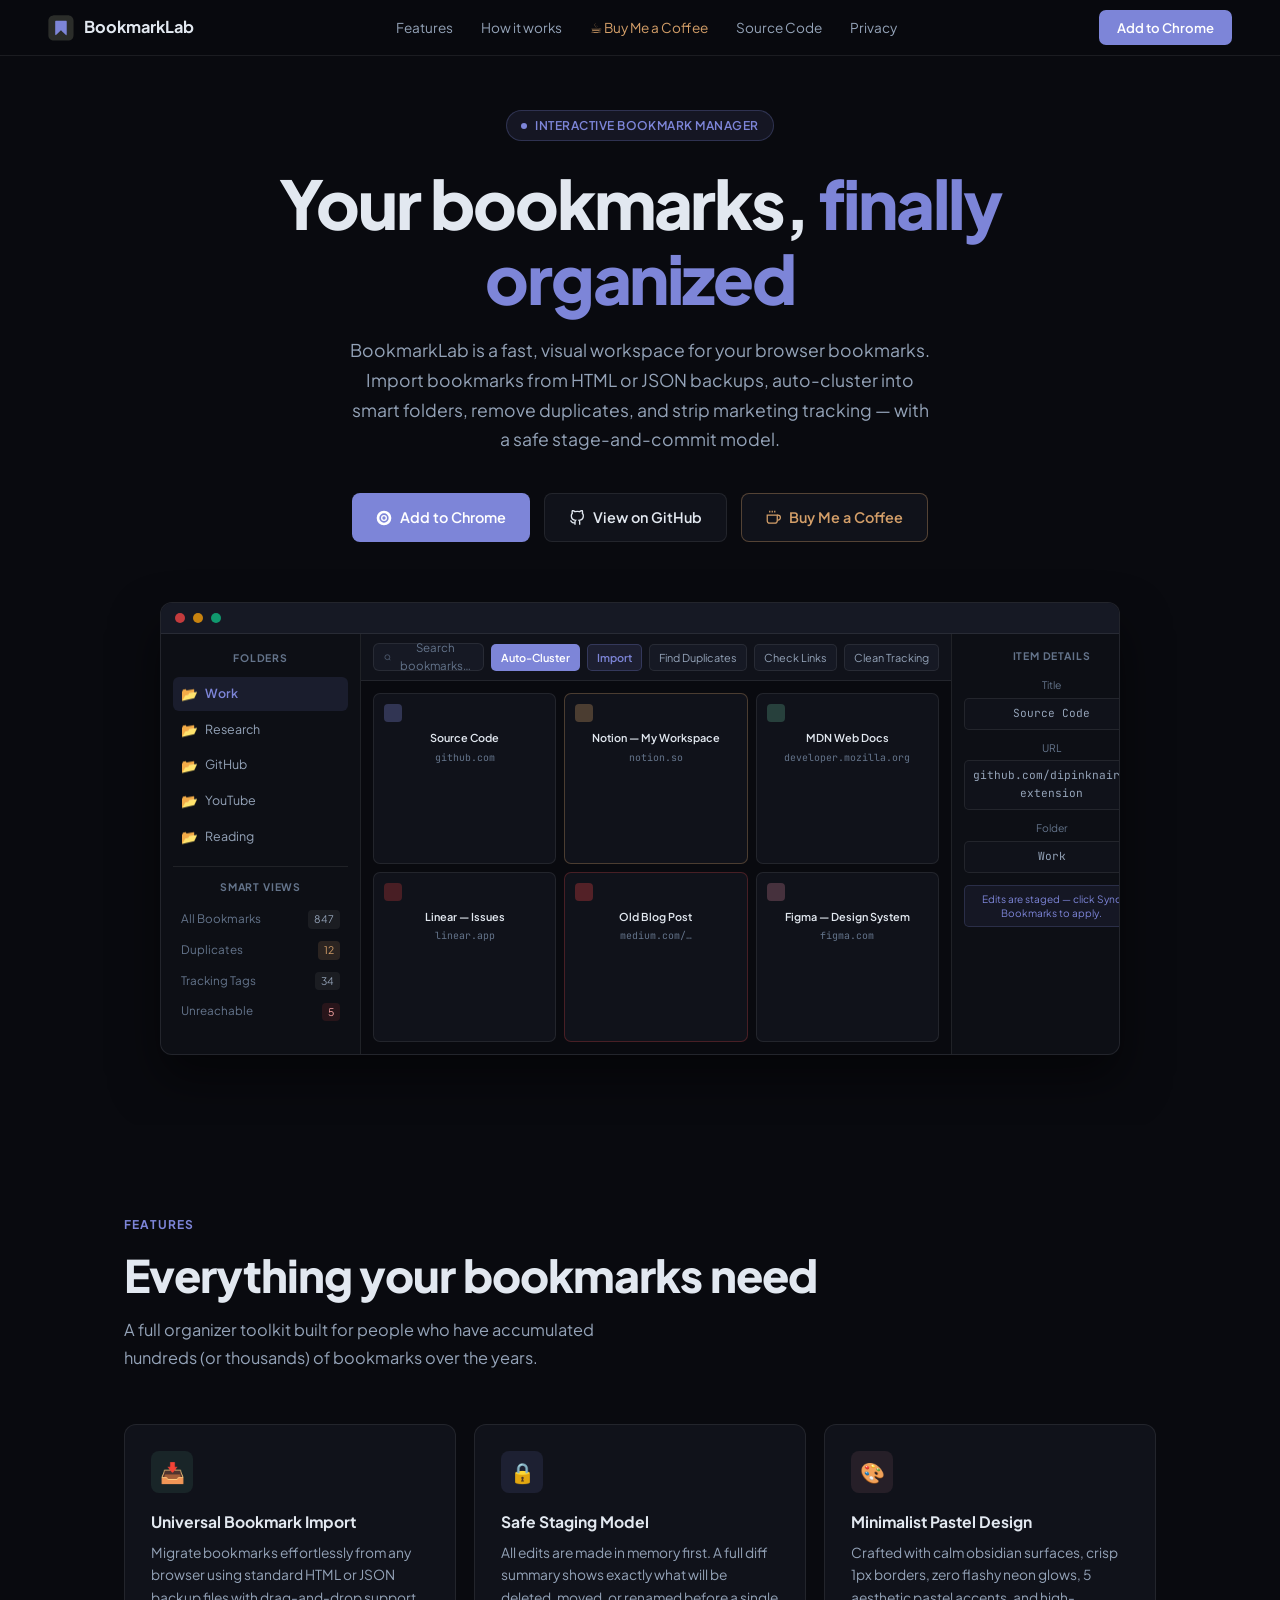
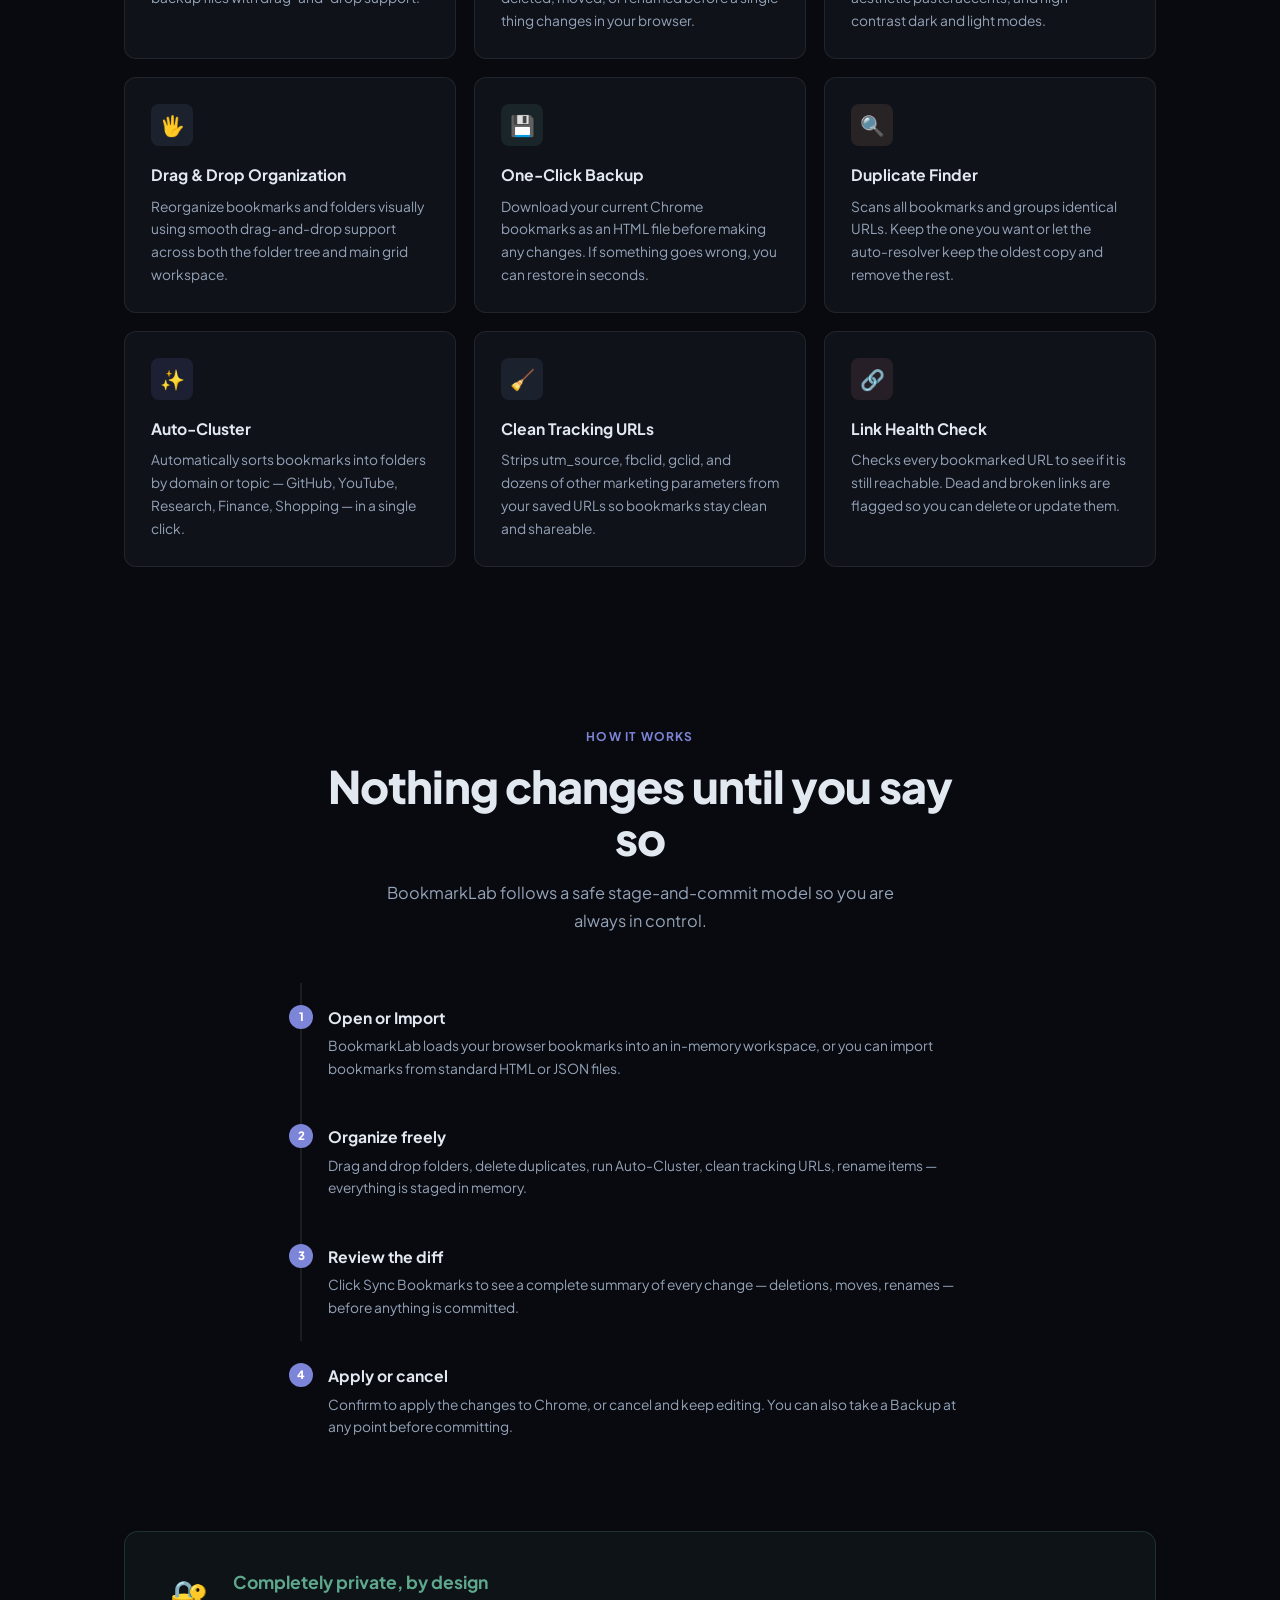
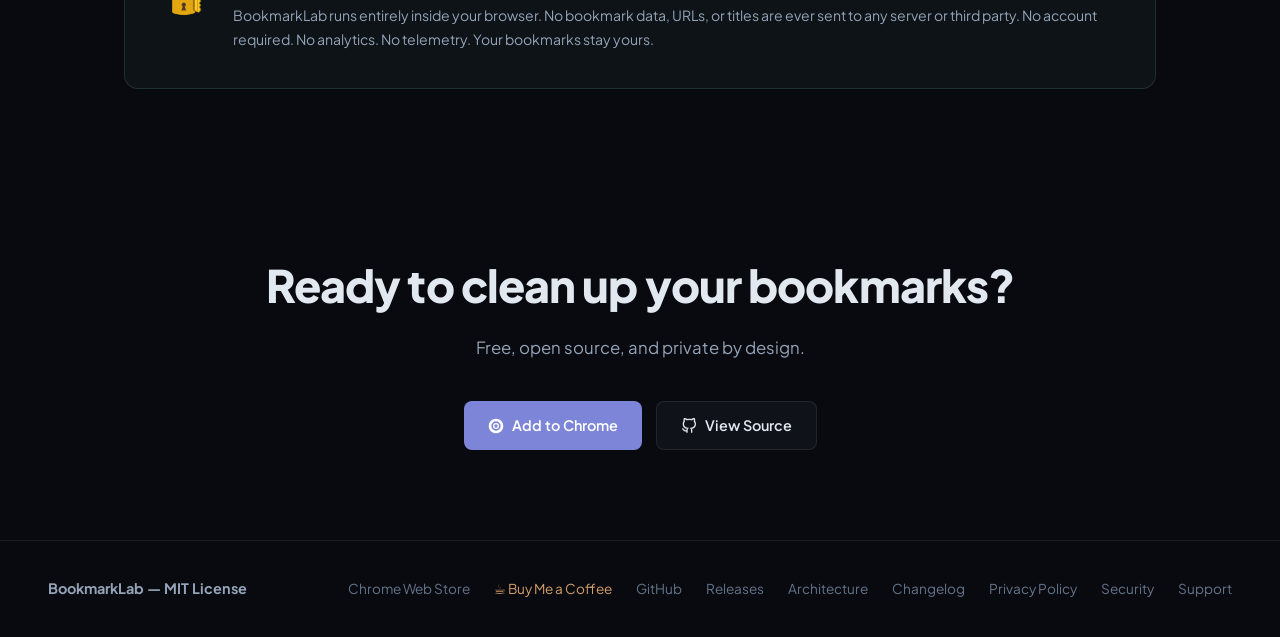
==== commit 4a49e2b4: "deploy: 13721e34433a52d119cfd8cba8d8be51e7260353" ====
--- a/index.html
+++ b/index.html
@@ -3,591 +3,599 @@
 <head>
   <meta charset="UTF-8">
   <meta name="viewport" content="width=device-width, initial-scale=1.0">
-  <title>BookmarkLab — Chrome Bookmark Organizer</title>
-  <meta name="description" content="Organize, deduplicate, and clean your Chrome bookmarks. Review changes before syncing.">
-
+  <title>BookmarkLab — Interactive Bookmark Manager</title>
+  <meta name="description" content="Organize, import, deduplicate, and clean your browser bookmarks with a safe stage-and-commit workflow in a clean minimalist interface.">
+  <meta property="og:title" content="BookmarkLab — Interactive Bookmark Manager">
+  <meta property="og:description" content="Fast, privacy-respecting browser extension to import, organize, deduplicate, and clean bookmarks safely.">
+  <meta property="og:type" content="website">
   <link rel="preconnect" href="https://fonts.googleapis.com">
   <link rel="preconnect" href="https://fonts.gstatic.com" crossorigin>
   <link href="https://fonts.googleapis.com/css2?family=Plus+Jakarta+Sans:wght@400;500;600;700;800&family=JetBrains+Mono:wght@400;500&display=swap" rel="stylesheet">
-
-  <link rel="icon" type="image/svg+xml" href="icons/app-icon.svg">
-  <link rel="alternate icon" type="image/png" sizes="32x32" href="icons/icon32.png">
-  <link rel="stylesheet" href="css/styles.css">
-
   <style>
-    /* ── Sync badge on button ───────────────────────── */
-    #btn-sync { position: relative; }
-    #sync-change-count {
-      display: none;
-      position: absolute;
-      top: -7px; right: -7px;
-      background: #f59e0b;
-      color: #000;
-      font-size: 0.65rem;
-      font-weight: 800;
-      min-width: 18px;
-      height: 18px;
-      border-radius: 9px;
-      align-items: center;
-      justify-content: center;
-      padding: 0 5px;
-      line-height: 1;
-      box-shadow: 0 0 0 2px var(--bg-surface, #0f1117);
-    }
-
-    /* ── Diff summary in sync modal ─────────────────── */
-    .diff-summary { display: flex; flex-direction: column; gap: 8px; margin-bottom: 14px; }
-    .diff-row {
+    *, *::before, *::after { box-sizing: border-box; margin: 0; padding: 0; }
+
+    :root {
+      --bg: #090a0f;
+      --surface: #10121a;
+      --surface-2: #161924;
+      --border: rgba(255,255,255,0.08);
+      --border-subtle: rgba(255,255,255,0.04);
+      --pastel-primary: #7d85d8;
+      --pastel-sage: #5fa88d;
+      --pastel-mist: #6897bb;
+      --pastel-sand: #d49f69;
+      --pastel-rose: #c4798e;
+      --text: #e2e8f0;
+      --muted: #64748b;
+      --sub: #94a3b8;
+      --font: 'Plus Jakarta Sans', system-ui, sans-serif;
+      --mono: 'JetBrains Mono', monospace;
+    }
+
+    html { scroll-behavior: smooth; }
+
+    body {
+      font-family: var(--font);
+      background: var(--bg);
+      color: var(--text);
+      line-height: 1.6;
+      -webkit-font-smoothing: antialiased;
+    }
+
+    /* ── NAV ──────────────────────────────────────── */
+    nav {
+      position: fixed; top: 0; left: 0; right: 0; z-index: 100;
+      display: flex; align-items: center; justify-content: space-between;
+      padding: 0 48px;
+      height: 56px;
+      background: rgba(9,10,15,0.85);
+      backdrop-filter: blur(12px);
+      border-bottom: 1px solid var(--border);
+    }
+    .nav-brand {
       display: flex; align-items: center; gap: 10px;
-      background: var(--bg-modal-row, rgba(255,255,255,0.04));
-      border: 1px solid var(--border-color);
-      border-radius: 8px; padding: 10px 12px;
-      font-size: 0.85rem; color: var(--text-primary, #e2e8f0);
-    }
-    .diff-icon { font-size: 1.1rem; width: 22px; text-align: center; flex-shrink: 0; }
-    .diff-delete { border-left: 3px solid #ef4444; }
-    .diff-move   { border-left: 3px solid #f59e0b; }
-    .diff-update { border-left: 3px solid var(--accent-primary); }
-    .diff-create { border-left: 3px solid #10b981; }
-    .diff-warn {
-      font-size: 0.78rem;
-      color: var(--text-muted, #64748b);
-      background: rgba(245,158,11,0.08);
-      border: 1px solid rgba(245,158,11,0.2);
-      border-radius: 7px; padding: 9px 12px; line-height: 1.5;
-    }
-
-    /* ── Error drop zone ────────────────────────────── */
-    .error-drop-zone {
-      flex-direction: column; align-items: center; justify-content: center;
-      text-align: center; gap: 12px; padding: 40px 24px;
-    }
-    .error-drop-zone h2 { font-size: 1.2rem; color: #fca5a5; }
-    .error-drop-zone p  { font-size: 0.85rem; color: var(--text-muted, #64748b); max-width: 340px; }
-    #load-error-msg {
-      display: none;
-      font-size: 0.78rem;
-      background: rgba(239,68,68,0.08);
-      border: 1px solid rgba(239,68,68,0.25);
-      border-radius: 7px; padding: 10px 14px; color: #fca5a5;
-      max-width: 380px; line-height: 1.5;
-    }
-
-    /* ── Backup button styling ──────────────────────── */
-    .btn-backup {
-      background: var(--bg-surface-elevated);
-      border: 1px solid var(--border-color);
-      color: var(--text-primary);
-    }
-    .btn-backup:hover {
-      background: var(--bg-card-hover);
-      border-color: var(--border-color-hover);
-    }
-
-    /* ── Sync button styling ────────────────────────── */
-    .btn-sync {
-      background: var(--accent-primary);
-      border: 1px solid var(--accent-primary);
-      color: #ffffff;
-      font-weight: 600;
-      box-shadow: var(--shadow-sm);
-    }
-    .btn-sync:hover {
-      background: var(--accent-primary-hover);
-      border-color: var(--accent-primary-hover);
-      box-shadow: var(--shadow-sm);
-    }
-    .btn-sync:disabled {
-      opacity: 0.45;
-      cursor: not-allowed;
-      box-shadow: none;
+      font-weight: 700; font-size: 1.02rem; color: var(--text);
+      text-decoration: none;
+    }
+    .nav-brand svg { width: 26px; height: 26px; flex-shrink: 0; }
+    .nav-brand .logo-tile { fill: #2B2D2A; }
+    .nav-brand .logo-ribbon { fill: var(--pastel-primary); }
+    .nav-links { display: flex; gap: 28px; }
+    .nav-links a {
+      font-size: 0.85rem; color: var(--sub);
+      text-decoration: none; transition: color 0.2s;
+    }
+    .nav-links a:hover { color: var(--text); }
+    .nav-cta {
+      background: var(--pastel-primary);
+      color: #fff; font-size: 0.82rem; font-weight: 600;
+      padding: 7px 18px; border-radius: 7px;
+      text-decoration: none;
+      transition: opacity 0.2s, transform 0.2s;
+    }
+    .nav-cta:hover { opacity: 0.9; transform: translateY(-1px); }
+
+    /* ── HERO ─────────────────────────────────────── */
+    .hero {
+      min-height: 100vh;
+      display: flex; flex-direction: column;
+      align-items: center; justify-content: center;
+      text-align: center;
+      padding: 110px 24px 70px;
+      position: relative;
+      overflow: hidden;
+    }
+    .hero-badge {
+      display: inline-flex; align-items: center; gap: 8px;
+      background: rgba(125,133,216,0.1);
+      border: 1px solid rgba(125,133,216,0.25);
+      color: var(--pastel-primary);
+      font-size: 0.75rem; font-weight: 600;
+      padding: 5px 14px; border-radius: 100px;
+      margin-bottom: 24px;
+      letter-spacing: 0.04em; text-transform: uppercase;
+    }
+    .hero-badge span { width: 6px; height: 6px; background: var(--pastel-primary); border-radius: 50%; display: inline-block; }
+    h1 {
+      font-size: clamp(2.4rem, 5.5vw, 4.2rem);
+      font-weight: 800; line-height: 1.12;
+      letter-spacing: -0.03em;
+      max-width: 820px;
+      margin-bottom: 20px;
+    }
+    h1 em {
+      font-style: normal;
+      color: var(--pastel-primary);
+    }
+    .hero-sub {
+      font-size: 1.1rem; color: var(--sub);
+      max-width: 580px; margin-bottom: 38px; line-height: 1.7;
+    }
+    .hero-buttons {
+      display: flex; gap: 14px; flex-wrap: wrap; justify-content: center;
+    }
+    .btn-primary {
+      display: inline-flex; align-items: center; gap: 8px;
+      background: var(--pastel-primary);
+      color: #fff; font-weight: 600; font-size: 0.9rem;
+      padding: 12px 24px; border-radius: 8px;
+      text-decoration: none;
+      transition: opacity 0.2s, transform 0.2s;
+    }
+    .btn-primary:hover { opacity: 0.92; transform: translateY(-1px); }
+    .btn-secondary {
+      display: inline-flex; align-items: center; gap: 8px;
+      background: var(--surface);
+      border: 1px solid var(--border);
+      color: var(--text); font-weight: 600; font-size: 0.9rem;
+      padding: 12px 24px; border-radius: 8px;
+      text-decoration: none;
+      transition: background 0.2s, transform 0.2s;
+    }
+    .btn-secondary:hover { background: var(--surface-2); transform: translateY(-1px); }
+
+    /* ── SCREENSHOT MOCKUP ────────────────────────── */
+    .mockup-wrap {
+      margin-top: 60px;
+      max-width: 960px; width: 100%;
+      position: relative;
+    }
+    .mockup-frame {
+      background: var(--surface);
+      border: 1px solid var(--border);
+      border-radius: 12px;
+      overflow: hidden;
+      box-shadow: 0 24px 48px rgba(0,0,0,0.5);
+    }
+    .mockup-titlebar {
+      background: var(--surface-2);
+      padding: 10px 14px;
+      display: flex; align-items: center; gap: 8px;
+      border-bottom: 1px solid var(--border);
+    }
+    .dot { width: 10px; height: 10px; border-radius: 50%; }
+    .dot-r { background: #ef4444; opacity: 0.8; }
+    .dot-y { background: #f59e0b; opacity: 0.8; }
+    .dot-g { background: #10b981; opacity: 0.8; }
+    .mockup-inner {
+      display: grid;
+      grid-template-columns: 200px 1fr 200px;
+      height: 420px;
+    }
+    .mock-sidebar {
+      background: rgba(0,0,0,0.18);
+      border-right: 1px solid var(--border);
+      padding: 16px 12px;
+    }
+    .mock-sidebar-title { font-size: 0.65rem; font-weight: 700; color: var(--muted); letter-spacing: 0.08em; text-transform: uppercase; margin-bottom: 10px; padding: 0 4px; }
+    .mock-folder {
+      display: flex; align-items: center; gap: 7px;
+      padding: 6px 8px; border-radius: 6px;
+      font-size: 0.78rem; color: var(--sub);
+      cursor: default; margin-bottom: 2px;
+    }
+    .mock-folder.active { background: rgba(125,133,216,0.12); color: var(--pastel-primary); font-weight: 600; }
+    .mock-folder-icon { font-size: 0.85rem; }
+    .mock-divider { height: 1px; background: var(--border); margin: 12px 0; }
+    .mock-view-item {
+      display: flex; align-items: center; justify-content: space-between;
+      padding: 5px 8px; border-radius: 5px;
+      font-size: 0.73rem; color: var(--muted); margin-bottom: 2px;
+      cursor: default;
+    }
+    .mock-view-item span { font-size: 0.65rem; background: rgba(255,255,255,0.06); padding: 1px 6px; border-radius: 4px; color: var(--sub); }
+    .mock-view-item.warn span { background: rgba(212,159,105,0.15); color: var(--pastel-sand); }
+    .mock-view-item.danger span { background: rgba(239,68,68,0.12); color: #fca5a5; }
+
+    .mock-main { display: flex; flex-direction: column; background: var(--bg); }
+    .mock-toolbar {
+      padding: 9px 12px;
+      display: flex; align-items: center; gap: 7px;
+      border-bottom: 1px solid var(--border);
+      background: var(--surface);
+    }
+    .mock-search {
+      flex: 1; height: 28px; border-radius: 6px;
+      background: var(--surface-2); border: 1px solid var(--border);
+      display: flex; align-items: center; gap: 7px; padding: 0 10px;
+      font-size: 0.72rem; color: var(--muted);
+    }
+    .mock-btn {
+      padding: 4px 9px; border-radius: 5px;
+      background: var(--surface-2); border: 1px solid var(--border);
+      font-size: 0.68rem; color: var(--sub); white-space: nowrap;
+    }
+    .mock-btn.accent { background: var(--pastel-primary); border: 1px solid transparent; color: #fff; font-weight: 600; }
+    .mock-grid {
+      display: grid; grid-template-columns: repeat(3, 1fr);
+      gap: 8px; padding: 12px; flex: 1; overflow: hidden;
+    }
+    .mock-card {
+      background: var(--surface); border: 1px solid var(--border);
+      border-radius: 7px; padding: 10px;
+    }
+    .mock-card-fav { width: 18px; height: 18px; border-radius: 4px; background: rgba(255,255,255,0.08); margin-bottom: 7px; }
+    .mock-card-title { font-size: 0.68rem; font-weight: 600; color: var(--text); margin-bottom: 3px; white-space: nowrap; overflow: hidden; text-overflow: ellipsis; }
+    .mock-card-url { font-size: 0.62rem; color: var(--muted); font-family: var(--mono); white-space: nowrap; overflow: hidden; text-overflow: ellipsis; }
+    .mock-card.dup { border-color: rgba(212,159,105,0.3); }
+    .mock-card.broken { border-color: rgba(239,68,68,0.25); }
+
+    .mock-inspector {
+      border-left: 1px solid var(--border);
+      padding: 14px 12px;
+      background: rgba(0,0,0,0.18);
+    }
+    .mock-insp-title { font-size: 0.65rem; font-weight: 700; color: var(--muted); letter-spacing: 0.08em; text-transform: uppercase; margin-bottom: 12px; }
+    .mock-insp-label { font-size: 0.65rem; color: var(--muted); margin-bottom: 4px; margin-top: 10px; }
+    .mock-insp-field { background: var(--surface); border: 1px solid var(--border); border-radius: 5px; padding: 6px 8px; font-size: 0.7rem; color: var(--sub); font-family: var(--mono); width: 100%; }
+    .mock-insp-badge { margin-top: 12px; background: rgba(125,133,216,0.08); border: 1px solid rgba(125,133,216,0.2); border-radius: 5px; padding: 6px 8px; font-size: 0.63rem; color: var(--pastel-primary); line-height: 1.4; }
+
+    /* ── FEATURES ─────────────────────────────────── */
+    section { padding: 90px 24px; max-width: 1080px; margin: 0 auto; }
+    .section-label {
+      font-size: 0.75rem; font-weight: 700; letter-spacing: 0.1em;
+      text-transform: uppercase; color: var(--pastel-primary);
+      margin-bottom: 14px;
+    }
+    .section-title {
+      font-size: clamp(1.8rem, 4vw, 2.8rem);
+      font-weight: 800; letter-spacing: -0.02em;
+      margin-bottom: 16px; line-height: 1.15;
+    }
+    .section-sub { font-size: 1.02rem; color: var(--sub); max-width: 540px; line-height: 1.7; margin-bottom: 52px; }
+
+    .features-grid { display: grid; grid-template-columns: repeat(auto-fit, minmax(300px, 1fr)); gap: 18px; }
+    .feature-card {
+      background: var(--surface);
+      border: 1px solid var(--border);
+      border-radius: 12px; padding: 26px;
+      transition: border-color 0.2s, transform 0.2s;
+    }
+    .feature-card:hover { border-color: rgba(125,133,216,0.35); transform: translateY(-2px); }
+    .feature-icon {
+      width: 42px; height: 42px; border-radius: 8px;
+      display: flex; align-items: center; justify-content: center;
+      margin-bottom: 16px;
+      font-size: 1.25rem;
+    }
+    .feature-icon.lavender { background: rgba(125,133,216,0.12); }
+    .feature-icon.sage { background: rgba(95,168,141,0.12); }
+    .feature-icon.mist { background: rgba(104,151,187,0.12); }
+    .feature-icon.sand { background: rgba(212,159,105,0.12); }
+    .feature-icon.rose { background: rgba(196,121,142,0.12); }
+    .feature-card h3 { font-size: 0.98rem; font-weight: 700; margin-bottom: 8px; color: var(--text); }
+    .feature-card p { font-size: 0.86rem; color: var(--sub); line-height: 1.65; }
+
+    /* ── HOW IT WORKS ─────────────────────────────── */
+    .how-section { padding: 70px 24px; }
+    .how-inner { max-width: 680px; margin: 0 auto; text-align: center; }
+    .steps { display: flex; flex-direction: column; gap: 0; margin-top: 48px; text-align: left; }
+    .step {
+      display: flex; gap: 20px; padding: 22px 0;
+      border-left: 2px solid var(--border); padding-left: 26px;
+      position: relative;
+    }
+    .step::before {
+      content: attr(data-n);
+      position: absolute; left: -13px; top: 22px;
+      width: 24px; height: 24px;
+      background: var(--pastel-primary); color: #fff;
+      font-size: 0.72rem; font-weight: 800;
+      border-radius: 50%;
+      display: flex; align-items: center; justify-content: center;
+    }
+    .step:last-child { border-left-color: transparent; }
+    .step-body h4 { font-size: 0.98rem; font-weight: 700; margin-bottom: 5px; color: var(--text); }
+    .step-body p { font-size: 0.86rem; color: var(--sub); line-height: 1.65; }
+
+    /* ── PRIVACY CALLOUT ──────────────────────────── */
+    .privacy-banner {
+      margin: 0 24px 70px;
+      max-width: 1080px;
+      margin-left: auto; margin-right: auto;
+      background: rgba(95,168,141,0.06);
+      border: 1px solid rgba(95,168,141,0.2);
+      border-radius: 14px; padding: 36px 44px;
+      display: flex; align-items: flex-start; gap: 24px;
+    }
+    .privacy-icon { font-size: 2rem; flex-shrink: 0; margin-top: 2px; }
+    .privacy-banner h3 { font-size: 1.1rem; font-weight: 700; color: var(--pastel-sage); margin-bottom: 8px; }
+    .privacy-banner p { font-size: 0.88rem; color: var(--sub); line-height: 1.7; }
+
+    /* ── CTA ──────────────────────────────────────── */
+    .cta-section {
+      text-align: center; padding: 90px 24px;
+      position: relative;
+    }
+    .cta-section h2 { font-size: clamp(1.8rem, 4vw, 2.8rem); font-weight: 800; letter-spacing: -0.02em; margin-bottom: 14px; }
+    .cta-section p { font-size: 1.05rem; color: var(--sub); margin-bottom: 40px; }
+
+    /* ── FOOTER ───────────────────────────────────── */
+    footer {
+      border-top: 1px solid var(--border);
+      padding: 36px 48px;
+      display: flex; align-items: center; justify-content: space-between;
+      flex-wrap: wrap; gap: 16px;
+    }
+    .footer-brand { font-weight: 700; font-size: 0.9rem; color: var(--sub); }
+    .footer-links { display: flex; gap: 24px; }
+    .footer-links a { font-size: 0.85rem; color: var(--muted); text-decoration: none; transition: color 0.2s; }
+    .footer-links a:hover { color: var(--text); }
+
+    @media (max-width: 768px) {
+      nav { padding: 0 20px; }
+      .nav-links { display: none; }
+      .mockup-inner { grid-template-columns: 1fr; }
+      .mock-sidebar, .mock-inspector { display: none; }
+      .privacy-banner { flex-direction: column; padding: 28px 24px; }
+      footer { flex-direction: column; align-items: flex-start; }
     }
   </style>
 </head>
-<body class="dark-theme">
-  <div id="app" class="app-container">
-
-    <!-- ── Header ─────────────────────────────────────────────────────────── -->
-    <header class="app-header">
-      <div class="header-left">
-        <div class="brand">
-          <div class="logo-icon" title="BookmarkLab">
-            <svg width="28" height="28" viewBox="130 130 768 768" fill="none" xmlns="http://www.w3.org/2000/svg">
-              <path class="logo-tile" fill="var(--logo-tile-bg, #2B2D2A)" d="M282.151 141.207C291.786 140.545 305.557 140.889 315.428 140.889L374.283 140.906L556.369 140.911L684.73 140.918L720.703 140.888C733.162 140.879 745.12 140.648 757.49 142.655C829.034 154.265 883.894 216.582 885.049 289.354C885.207 299.277 885.3 309.178 885.362 319.092C885.482 342.14 885.484 365.189 885.371 388.237L885.338 561.174L885.184 686.166C885.093 717.323 887.623 748.333 877.836 778.272C857.794 839.587 809.516 876.657 746.101 884.379C745.172 884.476 744.241 884.56 743.309 884.631C733.605 885.382 720.912 885.021 710.948 885.017L658.028 885.012L488.055 885.005L348.899 884.964L309.32 885.005C294.341 885.023 281.655 885.378 266.755 882.79C239.149 877.929 213.397 865.614 192.284 847.176C162.414 821.168 143.986 784.444 140.986 744.952C140.168 733.709 140.499 719.841 140.496 708.399L140.49 649.413L140.461 464.135L140.448 340.745L140.424 304.613C140.421 290.909 140.038 280.915 142.358 267.214C146.88 240.1 158.763 214.748 176.709 193.926C204.284 162.084 240.189 144.252 282.151 141.207Z"/>
-              <path class="logo-ribbon" fill="var(--accent-primary)" d="M361.332 298.153L361.987 298.119C381.853 297.185 407.778 297.865 427.893 297.864L550.249 297.869L625.846 297.95C638.609 297.932 651.955 297.72 664.716 298.158C669.124 298.66 673.466 300.885 676.7 303.877C680.948 307.807 683.087 313.669 683.154 319.409C683.511 350.145 683.293 380.885 683.227 411.623L683.262 560.206L683.295 656.699L683.318 685.905C683.36 696.396 685.26 710.953 677.613 718.856C674.049 722.606 669.08 724.695 663.907 724.618C661.588 724.589 657.568 723.694 655.869 722.209C649.002 716.206 641.742 708.657 635.274 702.213L588.973 655.9L547.448 614.42C535.871 602.961 523.61 591.196 512.515 579.285C488.486 604.37 461.586 630.302 436.843 655.103L398.052 693.898C389.472 702.524 376.566 716.526 366.401 724.008C363.896 725.852 355.822 724.192 352.841 722.341C341.635 715.384 342.211 703.881 342.582 692.385C342.705 686.355 342.592 679.934 342.598 673.847L342.579 596.349L342.566 412.368L342.673 350.435C342.686 340.638 342.516 330.833 342.621 321.036C342.753 308.648 349.025 300.509 361.332 298.153Z"/>
-            </svg>
+<body>
+
+  <!-- Nav -->
+  <nav>
+    <a class="nav-brand" href="#">
+      <svg width="26" height="26" viewBox="130 130 768 768" fill="none" xmlns="http://www.w3.org/2000/svg">
+        <path class="logo-tile" fill="#2B2D2A" d="M282.151 141.207C291.786 140.545 305.557 140.889 315.428 140.889L374.283 140.906L556.369 140.911L684.73 140.918L720.703 140.888C733.162 140.879 745.12 140.648 757.49 142.655C829.034 154.265 883.894 216.582 885.049 289.354C885.207 299.277 885.3 309.178 885.362 319.092C885.482 342.14 885.484 365.189 885.371 388.237L885.338 561.174L885.184 686.166C885.093 717.323 887.623 748.333 877.836 778.272C857.794 839.587 809.516 876.657 746.101 884.379C745.172 884.476 744.241 884.56 743.309 884.631C733.605 885.382 720.912 885.021 710.948 885.017L658.028 885.012L488.055 885.005L348.899 884.964L309.32 885.005C294.341 885.023 281.655 885.378 266.755 882.79C239.149 877.929 213.397 865.614 192.284 847.176C162.414 821.168 143.986 784.444 140.986 744.952C140.168 733.709 140.499 719.841 140.496 708.399L140.49 649.413L140.461 464.135L140.448 340.745L140.424 304.613C140.421 290.909 140.038 280.915 142.358 267.214C146.88 240.1 158.763 214.748 176.709 193.926C204.284 162.084 240.189 144.252 282.151 141.207Z"/>
+        <path class="logo-ribbon" fill="var(--pastel-primary)" d="M361.332 298.153L361.987 298.119C381.853 297.185 407.778 297.865 427.893 297.864L550.249 297.869L625.846 297.95C638.609 297.932 651.955 297.72 664.716 298.158C669.124 298.66 673.466 300.885 676.7 303.877C680.948 307.807 683.087 313.669 683.154 319.409C683.511 350.145 683.293 380.885 683.227 411.623L683.262 560.206L683.295 656.699L683.318 685.905C683.36 696.396 685.26 710.953 677.613 718.856C674.049 722.606 669.08 724.695 663.907 724.618C661.588 724.589 657.568 723.694 655.869 722.209C649.002 716.206 641.742 708.657 635.274 702.213L588.973 655.9L547.448 614.42C535.871 602.961 523.61 591.196 512.515 579.285C488.486 604.37 461.586 630.302 436.843 655.103L398.052 693.898C389.472 702.524 376.566 716.526 366.401 724.008C363.896 725.852 355.822 724.192 352.841 722.341C341.635 715.384 342.211 703.881 342.582 692.385C342.705 686.355 342.592 679.934 342.598 673.847L342.579 596.349L342.566 412.368L342.673 350.435C342.686 340.638 342.516 330.833 342.621 321.036C342.753 308.648 349.025 300.509 361.332 298.153Z"/>
+      </svg>
+      BookmarkLab
+    </a>
+    <div class="nav-links">
+      <a href="#features">Features</a>
+      <a href="#how-it-works">How it works</a>
+      <a href="https://buymeacoffee.com/dipinknair619" target="_blank" rel="noopener noreferrer" style="color:var(--pastel-sand);">☕ Buy Me a Coffee</a>
+      <a href="https://github.com/dipinknair/bookmarklab-extension" target="_blank" title="Source Code">Source Code</a>
+      <a href="https://github.com/dipinknair/bookmarklab-extension/blob/main/PRIVACY_POLICY.md" target="_blank">Privacy</a>
+    </div>
+    <a class="nav-cta" href="https://chromewebstore.google.com/detail/bookmarklab/lppfdghjnnndidlpfddfngijmfbfkflm" target="_blank">Add to Chrome</a>
+  </nav>
+
+  <!-- Hero -->
+  <div class="hero">
+    <div class="hero-badge"><span></span> Interactive Bookmark Manager</div>
+    <h1>Your bookmarks, <em>finally organized</em></h1>
+    <p class="hero-sub">
+      BookmarkLab is a fast, visual workspace for your browser bookmarks. Import bookmarks from HTML or JSON backups, auto-cluster into smart folders, remove duplicates, and strip marketing tracking — with a safe stage-and-commit model.
+    </p>
+    <div class="hero-buttons">
+      <a class="btn-primary" href="https://chromewebstore.google.com/detail/bookmarklab/lppfdghjnnndidlpfddfngijmfbfkflm" target="_blank">
+        <svg width="16" height="16" viewBox="0 0 24 24" fill="none" stroke="currentColor" stroke-width="2"><path d="M12 2a10 10 0 1 0 10 10A10 10 0 0 0 12 2zm0 18a8 8 0 1 1 8-8 8 8 0 0 1-8 8z"/><circle cx="12" cy="12" r="3.5"/></svg>
+        Add to Chrome
+      </a>
+      <a class="btn-secondary" href="https://github.com/dipinknair/bookmarklab-extension" target="_blank">
+        <svg width="16" height="16" viewBox="0 0 24 24" fill="none" stroke="currentColor" stroke-width="2"><path d="M9 19c-5 1.5-5-2.5-7-3m14 6v-3.87a3.37 3.37 0 0 0-.94-2.61c3.14-.35 6.44-1.54 6.44-7A5.44 5.44 0 0 0 20 4.77 5.07 5.07 0 0 0 19.91 1S18.73.65 16 2.48a13.38 13.38 0 0 0-7 0C6.27.65 5.09 1 5.09 1A5.07 5.07 0 0 0 5 4.77a5.44 5.44 0 0 0-1.5 3.78c0 5.42 3.3 6.61 6.44 7A3.37 3.37 0 0 0 9 18.13V22"/></svg>
+        View on GitHub
+      </a>
+      <a class="btn-secondary" href="https://buymeacoffee.com/dipinknair619" target="_blank" rel="noopener noreferrer" style="border-color:rgba(212,159,105,0.35); color:var(--pastel-sand);">
+        <svg width="15" height="15" viewBox="0 0 24 24" fill="none" stroke="currentColor" stroke-width="2"><path d="M18 8h1a4 4 0 0 1 0 8h-1"></path><path d="M2 8h16v9a4 4 0 0 1-4 4H6a4 4 0 0 1-4-4V8z"></path><line x1="6" y1="1" x2="6" y2="4"></line><line x1="10" y1="1" x2="10" y2="4"></line><line x1="14" y1="1" x2="14" y2="4"></line></svg>
+        Buy Me a Coffee
+      </a>
+    </div>
+
+    <!-- UI Mockup -->
+    <div class="mockup-wrap">
+      <div class="mockup-frame">
+        <div class="mockup-titlebar">
+          <div class="dot dot-r"></div>
+          <div class="dot dot-y"></div>
+          <div class="dot dot-g"></div>
+        </div>
+        <div class="mockup-inner">
+          <!-- Sidebar -->
+          <div class="mock-sidebar">
+            <div class="mock-sidebar-title">Folders</div>
+            <div class="mock-folder active"><span class="mock-folder-icon">📂</span> Work</div>
+            <div class="mock-folder"><span class="mock-folder-icon">📂</span> Research</div>
+            <div class="mock-folder"><span class="mock-folder-icon">📂</span> GitHub</div>
+            <div class="mock-folder"><span class="mock-folder-icon">📂</span> YouTube</div>
+            <div class="mock-folder"><span class="mock-folder-icon">📂</span> Reading</div>
+            <div class="mock-divider"></div>
+            <div class="mock-sidebar-title">Smart Views</div>
+            <div class="mock-view-item">All Bookmarks <span>847</span></div>
+            <div class="mock-view-item warn">Duplicates <span>12</span></div>
+            <div class="mock-view-item">Tracking Tags <span>34</span></div>
+            <div class="mock-view-item danger">Unreachable <span>5</span></div>
           </div>
-          <div class="brand-text">
-            <span class="brand-name">BookmarkLab</span>
-            <span class="brand-tag">Interactive Bookmark Manager</span>
+
+          <!-- Main -->
+          <div class="mock-main">
+            <div class="mock-toolbar">
+              <div class="mock-search">
+                <svg width="11" height="11" viewBox="0 0 24 24" fill="none" stroke="currentColor" stroke-width="2"><circle cx="11" cy="11" r="8"/><line x1="21" y1="21" x2="16.65" y2="16.65"/></svg>
+                Search bookmarks…
+              </div>
+              <div class="mock-btn accent">Auto-Cluster</div>
+              <div class="mock-btn" style="background:rgba(125,133,216,0.12); border-color:rgba(125,133,216,0.25); color:var(--pastel-primary); font-weight:600;">Import</div>
+              <div class="mock-btn">Find Duplicates</div>
+              <div class="mock-btn">Check Links</div>
+              <div class="mock-btn">Clean Tracking</div>
+            </div>
+            <div class="mock-grid">
+              <div class="mock-card">
+                <div class="mock-card-fav" style="background:rgba(125,133,216,0.3);"></div>
+                <div class="mock-card-title">Source Code</div>
+                <div class="mock-card-url">github.com</div>
+              </div>
+              <div class="mock-card dup">
+                <div class="mock-card-fav" style="background:rgba(212,159,105,0.3);"></div>
+                <div class="mock-card-title">Notion — My Workspace</div>
+                <div class="mock-card-url">notion.so</div>
+              </div>
+              <div class="mock-card">
+                <div class="mock-card-fav" style="background:rgba(95,168,141,0.3);"></div>
+                <div class="mock-card-title">MDN Web Docs</div>
+                <div class="mock-card-url">developer.mozilla.org</div>
+              </div>
+              <div class="mock-card">
+                <div class="mock-card-fav" style="background:rgba(239,68,68,0.25);"></div>
+                <div class="mock-card-title">Linear — Issues</div>
+                <div class="mock-card-url">linear.app</div>
+              </div>
+              <div class="mock-card broken">
+                <div class="mock-card-fav" style="background:rgba(239,68,68,0.3);"></div>
+                <div class="mock-card-title">Old Blog Post</div>
+                <div class="mock-card-url">medium.com/…</div>
+              </div>
+              <div class="mock-card">
+                <div class="mock-card-fav" style="background:rgba(196,121,142,0.3);"></div>
+                <div class="mock-card-title">Figma — Design System</div>
+                <div class="mock-card-url">figma.com</div>
+              </div>
+            </div>
+          </div>
+
+          <!-- Inspector -->
+          <div class="mock-inspector">
+            <div class="mock-insp-title">Item Details</div>
+            <div class="mock-insp-label">Title</div>
+            <div class="mock-insp-field">Source Code</div>
+            <div class="mock-insp-label">URL</div>
+            <div class="mock-insp-field">github.com/dipinknair/bookmarklab-extension</div>
+            <div class="mock-insp-label">Folder</div>
+            <div class="mock-insp-field">Work</div>
+            <div class="mock-insp-badge">Edits are staged — click Sync Bookmarks to apply.</div>
           </div>
         </div>
-
-        <div class="header-left-links">
-          <!-- Buy Me a Coffee Link -->
-          <a id="btn-coffee" href="https://buymeacoffee.com/dipinknair619" target="_blank" rel="noopener noreferrer" class="header-link-btn btn-coffee" title="Support BookmarkLab on Buy Me a Coffee" aria-label="Buy Me a Coffee">
-            <svg width="14" height="14" viewBox="0 0 24 24" fill="none" stroke="currentColor" stroke-width="2" stroke-linecap="round" stroke-linejoin="round">
-              <path d="M18 8h1a4 4 0 0 1 0 8h-1"></path>
-              <path d="M2 8h16v9a4 4 0 0 1-4 4H6a4 4 0 0 1-4-4V8z"></path>
-              <line x1="6" y1="1" x2="6" y2="4"></line>
-              <line x1="10" y1="1" x2="10" y2="4"></line>
-              <line x1="14" y1="1" x2="14" y2="4"></line>
-            </svg>
-            <span>Buy me a coffee</span>
-          </a>
-
-          <!-- GitHub Icon + Source Code -->
-          <a id="btn-github" href="https://github.com/dipinknair/bookmarklab-extension" target="_blank" rel="noopener noreferrer" class="header-link-btn btn-github" title="Source Code" aria-label="Source Code on GitHub">
-            <svg width="14" height="14" viewBox="0 0 24 24" fill="none" stroke="currentColor" stroke-width="2" stroke-linecap="round" stroke-linejoin="round">
-              <path d="M9 19c-5 1.5-5-2.5-7-3m14 6v-3.87a3.37 3.37 0 0 0-.94-2.61c3.14-.35 6.44-1.54 6.44-7A5.44 5.44 0 0 0 20 4.77 5.07 5.07 0 0 0 19.91 1S18.73.65 16 2.48a13.38 13.38 0 0 0-7 0C6.27.65 5.09 1 5.09 1A5.07 5.07 0 0 0 5 4.77a5.44 5.44 0 0 0-1.5 3.78c0 5.42 3.3 6.61 6.44 7A3.37 3.37 0 0 0 9 18.13V22"></path>
-            </svg>
-            <span>Source Code</span>
-          </a>
-        </div>
-      </div>
-
-      <div class="header-actions">
-        <!-- Theme Accent Picker -->
-        <div class="theme-selector" title="Choose Accent Theme">
-          <button class="theme-dot active" data-theme="purple" style="--dot-color: #858ee0;" title="Pastel Lavender (Default)"></button>
-          <button class="theme-dot" data-theme="emerald" style="--dot-color: #6eb49b;" title="Pastel Sage"></button>
-          <button class="theme-dot" data-theme="cyan" style="--dot-color: #6ba3c2;" title="Pastel Mist Blue"></button>
-          <button class="theme-dot" data-theme="gold" style="--dot-color: #d49f69;" title="Pastel Sand"></button>
-          <button class="theme-dot" data-theme="rose" style="--dot-color: #d28394;" title="Pastel Dusty Rose"></button>
-        </div>
-
-        <!-- Mode Toggle (Dark / Light) -->
-        <button class="theme-mode-btn" title="Switch Theme Mode" aria-label="Switch Theme Mode">
-          <svg class="icon-sun" width="15" height="15" viewBox="0 0 24 24" fill="none" stroke="currentColor" stroke-width="2" stroke-linecap="round" stroke-linejoin="round">
-            <circle cx="12" cy="12" r="5"></circle>
-            <line x1="12" y1="1" x2="12" y2="3"></line>
-            <line x1="12" y1="21" x2="12" y2="23"></line>
-            <line x1="4.22" y1="4.22" x2="5.64" y2="5.64"></line>
-            <line x1="18.36" y1="18.36" x2="19.78" y2="19.78"></line>
-            <line x1="1" y1="12" x2="3" y2="12"></line>
-            <line x1="21" y1="12" x2="23" y2="12"></line>
-            <line x1="4.22" y1="19.78" x2="5.64" y2="18.36"></line>
-            <line x1="18.36" y1="5.64" x2="19.78" y2="4.22"></line>
-          </svg>
-          <svg class="icon-moon" width="15" height="15" viewBox="0 0 24 24" fill="none" stroke="currentColor" stroke-width="2" stroke-linecap="round" stroke-linejoin="round">
-            <path d="M21 12.79A9 9 0 1 1 11.21 3 7 7 0 0 0 21 12.79z"></path>
-          </svg>
-        </button>
-
-        <div class="divider-v"></div>
-
-        <!-- Undo / Redo -->
-        <button id="btn-undo" class="btn btn-icon" title="Undo (Cmd+Z)" disabled>
-          <svg width="16" height="16" viewBox="0 0 24 24" fill="none" stroke="currentColor" stroke-width="2"><path d="M3 7v6h6"/><path d="M21 17a9 9 0 0 0-9-9 9 9 0 0 0-6 2.3L3 13"/></svg>
-        </button>
-        <button id="btn-redo" class="btn btn-icon" title="Redo (Cmd+Shift+Z)" disabled>
-          <svg width="16" height="16" viewBox="0 0 24 24" fill="none" stroke="currentColor" stroke-width="2"><path d="M21 7v6h-6"/><path d="M3 17a9 9 0 0 1 9-9 9 9 0 0 1 6 2.3l3 2.7"/></svg>
-        </button>
-
-        <div class="divider-v"></div>
-
-        <!-- Hidden file input for import -->
-        <input type="file" id="file-import-input" accept=".html,.htm,.json" style="display:none;" />
-
-        <!-- Import -->
-        <button id="btn-import" class="btn btn-secondary" title="Import bookmarks from Safari, Firefox, Edge, Arc, or an HTML/JSON file">
-          <svg width="15" height="15" viewBox="0 0 24 24" fill="none" stroke="currentColor" stroke-width="2"><path d="M21 15v4a2 2 0 0 1-2 2H5a2 2 0 0 1-2-2v-4"/><polyline points="17 8 12 3 7 8"/><line x1="12" y1="3" x2="12" y2="15"/></svg>
-          <span>Import</span>
-        </button>
-
-        <!-- Backup -->
-        <button id="btn-backup" class="btn btn-backup" title="Download your current Chrome bookmarks as an HTML backup file — do this before making changes">
-          <svg width="16" height="16" viewBox="0 0 24 24" fill="none" stroke="currentColor" stroke-width="2"><path d="M21 15v4a2 2 0 0 1-2 2H5a2 2 0 0 1-2-2v-4"/><polyline points="7 10 12 15 17 10"/><line x1="12" y1="15" x2="12" y2="3"/></svg>
-          <span>Backup</span>
-        </button>
-
-        <!-- Sync Bookmarks -->
-        <button id="btn-sync" class="btn btn-sync" title="Review and apply your staged changes back to the browser" disabled>
-          <svg width="16" height="16" viewBox="0 0 24 24" fill="none" stroke="currentColor" stroke-width="2"><path d="M23 4v6h-6"/><path d="M1 20v-6h6"/><path d="M3.51 9a9 9 0 0 1 14.85-3.36L23 10M1 14l4.64 4.36A9 9 0 0 0 20.49 15"/></svg>
-          <span>Sync Bookmarks</span>
-          <span id="sync-change-count"></span>
-        </button>
-      </div>
-    </header>
-
-    <!-- ── Workspace ───────────────────────────────────────────────────────── -->
-    <div class="workspace">
-
-      <!-- Left Sidebar -->
-      <aside class="sidebar" id="sidebar">
-        <div class="sidebar-header">
-          <h2 class="sidebar-title">Folders</h2>
-          <div class="sidebar-tools">
-            <button id="btn-new-folder" class="btn-sm btn-ghost" title="New Folder">
-              <svg width="14" height="14" viewBox="0 0 24 24" fill="none" stroke="currentColor" stroke-width="2"><line x1="12" y1="5" x2="12" y2="19"/><line x1="5" y1="12" x2="19" y2="12"/></svg>
-            </button>
-            <button id="btn-expand-all" class="btn-sm btn-ghost" title="Expand All">
-              <svg width="14" height="14" viewBox="0 0 24 24" fill="none" stroke="currentColor" stroke-width="2"><polyline points="7 13 12 18 17 13"/><polyline points="7 6 12 11 17 6"/></svg>
-            </button>
-            <button id="btn-collapse-all" class="btn-sm btn-ghost" title="Collapse All">
-              <svg width="14" height="14" viewBox="0 0 24 24" fill="none" stroke="currentColor" stroke-width="2"><polyline points="17 11 12 6 7 11"/><polyline points="17 18 12 13 7 18"/></svg>
-            </button>
-            <button id="btn-delete-active-tree-folder" class="btn-sm btn-ghost" title="Delete Selected Folder" style="color:#ef4444;">
-              <svg width="14" height="14" viewBox="0 0 24 24" fill="none" stroke="currentColor" stroke-width="2"><polyline points="3 6 5 6 21 6"/><path d="M19 6v14a2 2 0 0 1-2 2H7a2 2 0 0 1-2-2V6m3 0V4a2 2 0 0 1 2-2h4a2 2 0 0 1 2 2v2"/></svg>
-            </button>
+      </div>
+    </div>
+  </div>
+
+  <!-- Features -->
+  <section id="features">
+    <div class="section-label">Features</div>
+    <h2 class="section-title">Everything your bookmarks need</h2>
+    <p class="section-sub">A full organizer toolkit built for people who have accumulated hundreds (or thousands) of bookmarks over the years.</p>
+
+    <div class="features-grid">
+      <div class="feature-card">
+        <div class="feature-icon sage">📥</div>
+        <h3>Universal Bookmark Import</h3>
+        <p>Migrate bookmarks effortlessly from any browser using standard HTML or JSON backup files with drag-and-drop support.</p>
+      </div>
+      <div class="feature-card">
+        <div class="feature-icon lavender">🔒</div>
+        <h3>Safe Staging Model</h3>
+        <p>All edits are made in memory first. A full diff summary shows exactly what will be deleted, moved, or renamed before a single thing changes in your browser.</p>
+      </div>
+      <div class="feature-card">
+        <div class="feature-icon rose">🎨</div>
+        <h3>Minimalist Pastel Design</h3>
+        <p>Crafted with calm obsidian surfaces, crisp 1px borders, zero flashy neon glows, 5 aesthetic pastel accents, and high-contrast dark and light modes.</p>
+      </div>
+      <div class="feature-card">
+        <div class="feature-icon mist">🖐️</div>
+        <h3>Drag & Drop Organization</h3>
+        <p>Reorganize bookmarks and folders visually using smooth drag-and-drop support across both the folder tree and main grid workspace.</p>
+      </div>
+      <div class="feature-card">
+        <div class="feature-icon sage">💾</div>
+        <h3>One-Click Backup</h3>
+        <p>Download your current Chrome bookmarks as an HTML file before making any changes. If something goes wrong, you can restore in seconds.</p>
+      </div>
+      <div class="feature-card">
+        <div class="feature-icon sand">🔍</div>
+        <h3>Duplicate Finder</h3>
+        <p>Scans all bookmarks and groups identical URLs. Keep the one you want or let the auto-resolver keep the oldest copy and remove the rest.</p>
+      </div>
+      <div class="feature-card">
+        <div class="feature-icon lavender">✨</div>
+        <h3>Auto-Cluster</h3>
+        <p>Automatically sorts bookmarks into folders by domain or topic — GitHub, YouTube, Research, Finance, Shopping — in a single click.</p>
+      </div>
+      <div class="feature-card">
+        <div class="feature-icon mist">🧹</div>
+        <h3>Clean Tracking URLs</h3>
+        <p>Strips utm_source, fbclid, gclid, and dozens of other marketing parameters from your saved URLs so bookmarks stay clean and shareable.</p>
+      </div>
+      <div class="feature-card">
+        <div class="feature-icon rose">🔗</div>
+        <h3>Link Health Check</h3>
+        <p>Checks every bookmarked URL to see if it is still reachable. Dead and broken links are flagged so you can delete or update them.</p>
+      </div>
+    </div>
+  </section>
+
+  <!-- How it works -->
+  <div class="how-section" id="how-it-works">
+    <div class="how-inner">
+      <div class="section-label" style="text-align:center;">How it works</div>
+      <h2 class="section-title">Nothing changes until you say so</h2>
+      <p class="section-sub" style="margin:0 auto 0;">BookmarkLab follows a safe stage-and-commit model so you are always in control.</p>
+
+      <div class="steps">
+        <div class="step" data-n="1">
+          <div class="step-body">
+            <h4>Open or Import</h4>
+            <p>BookmarkLab loads your browser bookmarks into an in-memory workspace, or you can import bookmarks from standard HTML or JSON files.</p>
           </div>
         </div>
-
-        <div class="tree-container" id="tree-root"></div>
-
-        <div class="smart-views-section">
-          <div class="section-subtitle">Smart Views</div>
-          <ul class="smart-views-list">
-            <li class="smart-view-item active" data-view="all">
-              <svg width="15" height="15" viewBox="0 0 24 24" fill="none" stroke="currentColor" stroke-width="2"><rect x="3" y="3" width="7" height="7"/><rect x="14" y="3" width="7" height="7"/><rect x="14" y="14" width="7" height="7"/><rect x="3" y="14" width="7" height="7"/></svg>
-              <span>All Bookmarks</span>
-              <span class="badge" id="count-all">0</span>
-            </li>
-            <li class="smart-view-item" data-view="duplicates">
-              <svg width="15" height="15" viewBox="0 0 24 24" fill="none" stroke="currentColor" stroke-width="2"><rect x="9" y="9" width="13" height="13" rx="2" ry="2"/><path d="M5 15H4a2 2 0 0 1-2-2V4a2 2 0 0 1 2-2h9a2 2 0 0 1 2 2v1"/></svg>
-              <span>Duplicates</span>
-              <span class="badge badge-warning" id="count-duplicates">0</span>
-            </li>
-            <li class="smart-view-item" data-view="uncategorized">
-              <svg width="15" height="15" viewBox="0 0 24 24" fill="none" stroke="currentColor" stroke-width="2"><path d="M22 19a2 2 0 0 1-2 2H4a2 2 0 0 1-2-2V5a2 2 0 0 1 2-2h5l2 3h9a2 2 0 0 1 2 2z"/><line x1="12" y1="11" x2="12" y2="17"/></svg>
-              <span>Uncategorized</span>
-              <span class="badge" id="count-uncategorized">0</span>
-            </li>
-            <li class="smart-view-item" data-view="dirty-urls">
-              <svg width="15" height="15" viewBox="0 0 24 24" fill="none" stroke="currentColor" stroke-width="2"><path d="M10 13a5 5 0 0 0 7.54.54l3-3a5 5 0 0 0-7.07-7.07l-1.72 1.71"/><path d="M14 11a5 5 0 0 0-7.54-.54l-3 3a5 5 0 0 0 7.07 7.07l1.71-1.71"/></svg>
-              <span>With Tracking Tags</span>
-              <span class="badge badge-info" id="count-dirty-urls">0</span>
-            </li>
-            <li class="smart-view-item" data-view="broken-links">
-              <svg width="15" height="15" viewBox="0 0 24 24" fill="none" stroke="currentColor" stroke-width="2"><circle cx="12" cy="12" r="10"/><line x1="12" y1="8" x2="12" y2="12"/><line x1="12" y1="16" x2="12.01" y2="16"/></svg>
-              <span>Unreachable Links</span>
-              <span class="badge badge-danger" id="count-broken-links" style="background:rgba(239,68,68,0.2);color:#fca5a5;">0</span>
-            </li>
-          </ul>
-        </div>
-      </aside>
-
-      <div class="sidebar-resizer" id="sidebar-resizer"></div>
-
-      <!-- Center Panel -->
-      <main class="main-content">
-        <div class="toolbar">
-          <div class="search-box">
-            <svg class="search-icon" width="16" height="16" viewBox="0 0 24 24" fill="none" stroke="currentColor" stroke-width="2"><circle cx="11" cy="11" r="8"/><line x1="21" y1="21" x2="16.65" y2="16.65"/></svg>
-            <input type="text" id="search-input" placeholder="Search by title, URL, tag or domain…" autocomplete="off">
-            <button id="search-clear" class="btn-clear" style="display:none;">&times;</button>
-          </div>
-
-          <div class="toolbar-tools">
-            <button id="btn-auto-cluster" class="btn btn-accent" title="Auto-organize into folders by domain or topic">
-              <svg width="15" height="15" viewBox="0 0 24 24" fill="none" stroke="currentColor" stroke-width="2"><path d="M12 2v20M17 5H9.5a3.5 3.5 0 0 0 0 7h5a3.5 3.5 0 0 1 0 7H6"/></svg>
-              <span>Auto-Cluster</span>
-            </button>
-
-            <button id="btn-dedupe" class="btn btn-secondary" title="Find & remove duplicate bookmarks">
-              <svg width="15" height="15" viewBox="0 0 24 24" fill="none" stroke="currentColor" stroke-width="2"><rect x="9" y="9" width="13" height="13" rx="2" ry="2"/><path d="M5 15H4a2 2 0 0 1-2-2V4a2 2 0 0 1 2-2h9a2 2 0 0 1 2 2v1"/></svg>
-              <span>Find Duplicates</span>
-            </button>
-
-            <button id="btn-check-links" class="btn btn-secondary" title="Check all links are reachable">
-              <svg width="15" height="15" viewBox="0 0 24 24" fill="none" stroke="currentColor" stroke-width="2"><path d="M22 11.08V12a10 10 0 1 1-5.93-9.14"/><polyline points="22 4 12 14.01 9 11.01"/></svg>
-              <span>Check Links</span>
-            </button>
-
-            <button id="btn-clean-params" class="btn btn-ghost" title="Strip utm_*, fbclid, gclid tracking params from all URLs">
-              <svg width="15" height="15" viewBox="0 0 24 24" fill="none" stroke="currentColor" stroke-width="2"><polyline points="3 6 5 6 21 6"/><path d="M19 6v14a2 2 0 0 1-2 2H7a2 2 0 0 1-2-2V6m3 0V4a2 2 0 0 1 2-2h4a2 2 0 0 1 2 2v2"/></svg>
-              <span>Clean Tracking</span>
-            </button>
-
-            <div class="divider-v"></div>
-
-            <div class="view-switch">
-              <button id="view-grid-btn" class="btn-view active" title="Grid View">
-                <svg width="16" height="16" viewBox="0 0 24 24" fill="none" stroke="currentColor" stroke-width="2"><rect x="3" y="3" width="7" height="7"/><rect x="14" y="3" width="7" height="7"/><rect x="14" y="14" width="7" height="7"/><rect x="3" y="14" width="7" height="7"/></svg>
-              </button>
-              <button id="view-list-btn" class="btn-view" title="List View">
-                <svg width="16" height="16" viewBox="0 0 24 24" fill="none" stroke="currentColor" stroke-width="2"><line x1="8" y1="6" x2="21" y2="6"/><line x1="8" y1="12" x2="21" y2="12"/><line x1="8" y1="18" x2="21" y2="18"/><line x1="3" y1="6" x2="3.01" y2="6"/><line x1="3" y1="12" x2="3.01" y2="12"/><line x1="3" y1="18" x2="3.01" y2="18"/></svg>
-              </button>
-            </div>
+        <div class="step" data-n="2">
+          <div class="step-body">
+            <h4>Organize freely</h4>
+            <p>Drag and drop folders, delete duplicates, run Auto-Cluster, clean tracking URLs, rename items — everything is staged in memory.</p>
           </div>
         </div>
-
-        <div class="view-header">
-          <div class="breadcrumbs" id="breadcrumbs">
-            <span class="crumb active">All Bookmarks</span>
-          </div>
-          <div class="batch-bar" id="batch-bar" style="display:none;">
-            <span id="selected-count">0 items selected</span>
-            <div class="batch-actions">
-              <button id="btn-batch-move" class="btn-sm btn-secondary">Move to…</button>
-              <button id="btn-batch-tag" class="btn-sm btn-secondary">Add Tag</button>
-              <button id="btn-batch-delete" class="btn-sm btn-danger">Delete Selected</button>
-              <button id="btn-batch-clear" class="btn-sm btn-ghost">&times;</button>
-            </div>
+        <div class="step" data-n="3">
+          <div class="step-body">
+            <h4>Review the diff</h4>
+            <p>Click Sync Bookmarks to see a complete summary of every change — deletions, moves, renames — before anything is committed.</p>
           </div>
         </div>
-
-        <!-- Error / Loading State (shown only when Chrome bookmarks fail to load) -->
-        <div id="drop-zone" class="drop-zone-empty error-drop-zone" style="display:none;">
-          <svg width="52" height="52" viewBox="0 0 24 24" fill="none" stroke="#ef4444" stroke-width="1.5"><circle cx="12" cy="12" r="10"/><line x1="12" y1="8" x2="12" y2="12"/><line x1="12" y1="16" x2="12.01" y2="16"/></svg>
-          <h2>Could Not Load Bookmarks</h2>
-          <p>Make sure this page is running inside the BookmarkLab Chrome extension (not as a regular web page).</p>
-          <div id="load-error-msg"></div>
-          <div style="display:flex; gap:10px; margin-top:8px;">
-            <button id="btn-retry-load" class="btn btn-primary">
-              <svg width="16" height="16" viewBox="0 0 24 24" fill="none" stroke="currentColor" stroke-width="2"><path d="M23 4v6h-6"/><path d="M1 20v-6h6"/><path d="M3.51 9a9 9 0 0 1 14.85-3.36L23 10M1 14l4.64 4.36A9 9 0 0 0 20.49 15"/></svg>
-              Retry
-            </button>
-            <button id="btn-load-demo" class="btn btn-secondary" title="Explore BookmarkLab with sample bookmarks">
-              <svg width="16" height="16" viewBox="0 0 24 24" fill="none" stroke="currentColor" stroke-width="2"><rect x="2" y="3" width="20" height="14" rx="2" ry="2"/><line x1="8" y1="21" x2="16" y2="21"/><line x1="12" y1="17" x2="12" y2="21"/></svg>
-              Load Demo Bookmarks
-            </button>
+        <div class="step" data-n="4">
+          <div class="step-body">
+            <h4>Apply or cancel</h4>
+            <p>Confirm to apply the changes to Chrome, or cancel and keep editing. You can also take a Backup at any point before committing.</p>
           </div>
         </div>
-
-        <!-- Loading spinner (shown briefly on open) -->
-        <div id="loading-spinner" style="display:flex; align-items:center; justify-content:center; height:100%; gap:12px; color:var(--text-muted, #64748b); font-size:0.9rem;">
-          <div class="spinner-ring"></div>
-          Loading Chrome bookmarks…
-        </div>
-
-        <div id="bookmark-content" class="bookmark-grid" style="display:none;"></div>
-      </main>
-
-      <!-- Right Panel: Inspector -->
-      <aside class="inspector" id="inspector">
-        <div class="inspector-header">
-          <h3>Item Details</h3>
-          <button id="btn-close-inspector" class="btn-sm btn-ghost">&times;</button>
-        </div>
-        <div id="inspector-body" class="inspector-body">
-          <div class="inspector-empty">
-            <svg width="40" height="40" viewBox="0 0 24 24" fill="none" stroke="currentColor" stroke-width="1.5"><circle cx="12" cy="12" r="10"/><line x1="12" y1="16" x2="12" y2="12"/><line x1="12" y1="8" x2="12.01" y2="8"/></svg>
-            <p>Select a bookmark or folder to view and edit details.</p>
-          </div>
-        </div>
-      </aside>
-    </div>
-
-    <!-- ── Modals ───────────────────────────────────────────────────────────── -->
-    <div id="modal-backdrop" class="modal-backdrop" style="display:none;">
-
-      <!-- Sync Confirmation Modal -->
-      <div id="modal-sync" class="modal-dialog" style="display:none;">
-        <div class="modal-header">
-          <h3 class="modal-title">Review Changes Before Syncing Bookmarks</h3>
-          <button class="modal-close">&times;</button>
-        </div>
-        <div class="modal-body">
-          <p class="modal-desc">The following changes will be applied to your real Chrome bookmarks. Consider creating a <strong>Backup</strong> first if you haven't already.</p>
-          <div id="sync-summary"><!-- populated by JS --></div>
-        </div>
-        <div class="modal-footer">
-          <button id="btn-confirm-sync" class="btn btn-primary glow-button">Apply Changes</button>
-          <button class="btn btn-secondary modal-close-btn">Cancel</button>
-        </div>
-      </div>
-
-      <!-- Duplicate Resolver Modal -->
-      <div id="modal-dedupe" class="modal-dialog modal-lg" style="display:none;">
-        <div class="modal-header">
-          <h3 class="modal-title">Duplicate Bookmark Resolver</h3>
-          <button class="modal-close">&times;</button>
-        </div>
-        <div class="modal-body" id="dedupe-modal-body"></div>
-        <div class="modal-footer">
-          <button id="btn-auto-resolve-dedupe" class="btn btn-primary">Auto-Keep Oldest &amp; Remove Duplicates</button>
-          <button class="btn btn-secondary modal-close-btn">Close</button>
-        </div>
-      </div>
-
-      <!-- Auto-Cluster Modal -->
-      <div id="modal-cluster" class="modal-dialog" style="display:none;">
-        <div class="modal-header">
-          <h3 class="modal-title">Auto-Cluster by Category</h3>
-          <button class="modal-close">&times;</button>
-        </div>
-        <div class="modal-body">
-          <p class="modal-desc">Analyzes domain names and keywords to organize bookmarks into topic folders automatically.</p>
-
-          <div class="form-group">
-            <label class="form-label">Clustering Strategy:</label>
-            <div class="radio-group">
-              <label class="radio-label">
-                <input type="radio" name="cluster-mode" value="domain" checked>
-                <div>
-                  <strong>Group by Domain</strong>
-                  <div class="help-text">Creates folders like "GitHub", "YouTube", "StackOverflow".</div>
-                </div>
-              </label>
-              <label class="radio-label">
-                <input type="radio" name="cluster-mode" value="category">
-                <div>
-                  <strong>Group by Smart Topic</strong>
-                  <div class="help-text">Creates folders: Developer Tools, Media, Research, Social, Shopping, Finance, News.</div>
-                </div>
-              </label>
-            </div>
-          </div>
-
-          <div class="form-group">
-            <label class="checkbox-label">
-              <input type="checkbox" id="cluster-move-uncategorized" checked>
-              <span>Only cluster bookmarks currently in Root / Uncategorized</span>
-            </label>
-          </div>
-        </div>
-        <div class="modal-footer">
-          <button id="btn-run-cluster" class="btn btn-accent">Run Auto-Cluster</button>
-          <button class="btn btn-secondary modal-close-btn">Cancel</button>
-        </div>
-      </div>
-
-      <!-- Clean Tracking Diff Modal -->
-      <div id="modal-clean-diff" class="modal-dialog modal-lg" style="display:none;">
-        <div class="modal-header">
-          <h3 class="modal-title">Clean Tracking Parameters</h3>
-          <button class="modal-close">&times;</button>
-        </div>
-        <div class="modal-body">
-          <p class="modal-desc" id="clean-diff-desc">The following bookmarks have tracking parameters (utm_*, fbclid, gclid, etc.) that will be stripped:</p>
-          <div style="display:flex; align-items:center; justify-space-between; background:rgba(255,255,255,0.04); border:1px solid var(--border-color); padding:8px 12px; border-radius:6px; margin-bottom:8px; font-size:0.8rem;">
-            <label style="display:flex; align-items:center; gap:8px; cursor:pointer; font-weight:600; color:var(--text-primary);">
-              <input type="checkbox" id="clean-select-all" checked>
-              <span>Select All / Deselect All</span>
-            </label>
-            <span id="clean-selected-count" style="color:var(--text-muted); font-size:0.75rem;"></span>
-          </div>
-          <div id="clean-diff-body" class="clean-diff-list"></div>
-        </div>
-        <div class="modal-footer">
-          <button id="btn-confirm-clean-all" class="btn btn-primary glow-button">Strip Parameters from Selected URLs</button>
-          <button class="btn btn-secondary modal-close-btn">Cancel</button>
-        </div>
-      </div>
-
-      <!-- Batch Move Modal -->
-      <div id="modal-move" class="modal-dialog" style="display:none;">
-        <div class="modal-header">
-          <h3 class="modal-title">Move Bookmarks</h3>
-          <button class="modal-close">&times;</button>
-        </div>
-        <div class="modal-body">
-          <p class="modal-desc" id="move-modal-desc">Select destination folder for selected item(s):</p>
-          <div class="form-group">
-            <label class="form-label">Destination Folder</label>
-            <select id="inp-move-target-folder" class="form-select"></select>
-          </div>
-          <div class="form-group" style="margin-top:14px;">
-            <label class="form-label">Or create a new folder inside destination:</label>
-            <div style="display:flex; gap:8px;">
-              <input type="text" id="inp-move-new-folder-title" class="form-input" placeholder="New folder name..." />
-              <button id="btn-create-move-folder" class="btn btn-secondary" style="white-space:nowrap;">+ Create</button>
-            </div>
-          </div>
-        </div>
-        <div class="modal-footer">
-          <button id="btn-confirm-move" class="btn btn-primary glow-button">Move Items</button>
-          <button class="btn btn-secondary modal-close-btn">Cancel</button>
-        </div>
-      </div>
-
-      <!-- Batch Tag Modal -->
-      <div id="modal-tag" class="modal-dialog" style="display:none;">
-        <div class="modal-header">
-          <h3 class="modal-title">Add Tags to Bookmarks</h3>
-          <button class="modal-close">&times;</button>
-        </div>
-        <div class="modal-body">
-          <p class="modal-desc" id="tag-modal-desc">Add tag(s) to selected item(s):</p>
-          <div class="form-group">
-            <label class="form-label">Tags (comma-separated)</label>
-            <input type="text" id="inp-batch-tag-input" class="form-input" placeholder="e.g. dev, article, reference" />
-          </div>
-        </div>
-        <div class="modal-footer">
-          <button id="btn-confirm-batch-tag" class="btn btn-primary glow-button">Add Tag(s)</button>
-          <button class="btn btn-secondary modal-close-btn">Cancel</button>
-        </div>
-      </div>
-
-      <!-- Import Bookmarks Modal -->
-      <div id="modal-import" class="modal-dialog" style="display:none; max-width: 520px;">
-        <div class="modal-header">
-          <h3 class="modal-title">Import Bookmarks</h3>
-          <button class="modal-close">&times;</button>
-        </div>
-        <div class="modal-body">
-          <div id="import-stats-summary" style="margin-bottom: 16px; padding: 12px 14px; background: var(--bg-surface-elevated); border: 1px solid var(--border-color); border-radius: var(--radius-md);">
-            <div style="display:flex; justify-content:space-between; align-items:center;">
-              <span id="import-file-name" style="font-weight:600; font-size:0.86rem; color:var(--text-primary);">bookmarks.html</span>
-              <span id="import-file-counts" style="font-size:0.75rem; color:var(--text-muted);">0 bookmarks, 0 folders</span>
-            </div>
-          </div>
-
-          <div style="margin-bottom: 16px;">
-            <label class="form-label" style="display:block; margin-bottom: 8px;">Destination</label>
-            <div style="display: flex; flex-direction: column; gap: 8px;">
-              <label style="display: flex; align-items: flex-start; gap: 10px; padding: 10px 12px; background: var(--bg-card); border: 1px solid var(--border-color); border-radius: var(--radius-md); cursor: pointer;">
-                <input type="radio" name="import-dest" value="folder" checked style="margin-top: 3px;" />
-                <div style="flex: 1;">
-                  <span style="font-weight: 600; font-size: 0.85rem; color: var(--text-primary);">Dedicated Folder (Recommended)</span>
-                  <p style="font-size: 0.74rem; color: var(--text-muted); margin-top: 2px;">Keeps existing bookmarks untouched. Places all imported links into a new folder.</p>
-                  <input type="text" id="import-folder-name" class="form-input" style="margin-top: 8px; font-size: 0.82rem; padding: 6px 10px;" placeholder="Folder name" />
-                </div>
-              </label>
-
-              <label style="display: flex; align-items: flex-start; gap: 10px; padding: 10px 12px; background: var(--bg-card); border: 1px solid var(--border-color); border-radius: var(--radius-md); cursor: pointer;">
-                <input type="radio" name="import-dest" value="merge" style="margin-top: 3px;" />
-                <div style="flex: 1;">
-                  <span style="font-weight: 600; font-size: 0.85rem; color: var(--text-primary);">Merge into Existing Folders</span>
-                  <p style="font-size: 0.74rem; color: var(--text-muted); margin-top: 2px;">Combines matching folder names at the root level and appends items.</p>
-                </div>
-              </label>
-
-              <label style="display: flex; align-items: flex-start; gap: 10px; padding: 10px 12px; background: var(--bg-card); border: 1px solid var(--border-color); border-radius: var(--radius-md); cursor: pointer;">
-                <input type="radio" name="import-dest" value="replace" style="margin-top: 3px;" />
-                <div style="flex: 1;">
-                  <span style="font-weight: 600; font-size: 0.85rem; color: var(--text-primary);">Replace Current Workspace</span>
-                  <p style="font-size: 0.74rem; color: var(--text-muted); margin-top: 2px;">Overwrites the active staging tree with the imported file.</p>
-                </div>
-              </label>
-            </div>
-          </div>
-
-          <div style="padding-top: 8px; border-top: 1px solid var(--border-color); display: flex; flex-direction: column; gap: 8px;">
-            <label style="display: flex; align-items: center; gap: 8px; font-size: 0.8rem; color: var(--text-secondary); cursor: pointer;">
-              <input type="checkbox" id="import-clean-tracking" checked />
-              <span>Automatically strip tracking parameters (utm_*, fbclid, etc.)</span>
-            </label>
-            <label style="display: flex; align-items: center; gap: 8px; font-size: 0.8rem; color: var(--text-secondary); cursor: pointer;">
-              <input type="checkbox" id="import-open-dedupe" />
-              <span>Find and resolve duplicates immediately after import</span>
-            </label>
-          </div>
-        </div>
-        <div class="modal-footer">
-          <button id="btn-confirm-import" class="btn btn-primary">Import Bookmarks</button>
-          <button class="btn btn-secondary modal-close-btn">Cancel</button>
-        </div>
-      </div>
-
-    </div>
-
-    <div id="toast-container" class="toast-container"></div>
+      </div>
+    </div>
   </div>
 
-  <style>
-    .spinner-ring {
-      width: 22px; height: 22px;
-      border: 2px solid rgba(255,255,255,0.1);
-      border-top-color: #6366f1;
-      border-radius: 50%;
-      animation: spin 0.8s linear infinite;
-    }
-    @keyframes spin { to { transform: rotate(360deg); } }
-  </style>
-
-  <script type="module" src="js/app.js"></script>
+  <!-- Privacy -->
+  <div style="max-width:1080px; margin:0 auto; padding:0 24px;">
+    <div class="privacy-banner">
+      <div class="privacy-icon">🔐</div>
+      <div>
+        <h3>Completely private, by design</h3>
+        <p>BookmarkLab runs entirely inside your browser. No bookmark data, URLs, or titles are ever sent to any server or third party. No account required. No analytics. No telemetry. Your bookmarks stay yours.</p>
+      </div>
+    </div>
+  </div>
+
+  <!-- CTA -->
+  <div class="cta-section">
+    <h2>Ready to clean up your bookmarks?</h2>
+    <p>Free, open source, and private by design.</p>
+    <div class="hero-buttons" style="justify-content:center;">
+      <a class="btn-primary" href="https://chromewebstore.google.com/detail/bookmarklab/lppfdghjnnndidlpfddfngijmfbfkflm" target="_blank">
+        <svg width="16" height="16" viewBox="0 0 24 24" fill="none" stroke="currentColor" stroke-width="2"><path d="M12 2a10 10 0 1 0 10 10A10 10 0 0 0 12 2zm0 18a8 8 0 1 1 8-8 8 8 0 0 1-8 8z"/><circle cx="12" cy="12" r="3.5"/></svg>
+        Add to Chrome
+      </a>
+      <a class="btn-secondary" href="https://github.com/dipinknair/bookmarklab-extension" target="_blank">
+        <svg width="16" height="16" viewBox="0 0 24 24" fill="none" stroke="currentColor" stroke-width="2"><path d="M9 19c-5 1.5-5-2.5-7-3m14 6v-3.87a3.37 3.37 0 0 0-.94-2.61c3.14-.35 6.44-1.54 6.44-7A5.44 5.44 0 0 0 20 4.77 5.07 5.07 0 0 0 19.91 1S18.73.65 16 2.48a13.38 13.38 0 0 0-7 0C6.27.65 5.09 1 5.09 1A5.07 5.07 0 0 0 5 4.77a5.44 5.44 0 0 0-1.5 3.78c0 5.42 3.3 6.61 6.44 7A3.37 3.37 0 0 0 9 18.13V22"/></svg>
+        View Source
+      </a>
+    </div>
+  </div>
+
+  <!-- Footer -->
+  <footer>
+    <div class="footer-brand">BookmarkLab &mdash; MIT License</div>
+    <div class="footer-links">
+      <a href="https://chromewebstore.google.com/detail/bookmarklab/lppfdghjnnndidlpfddfngijmfbfkflm" target="_blank">Chrome Web Store</a>
+      <a href="https://buymeacoffee.com/dipinknair619" target="_blank" rel="noopener noreferrer" style="color:var(--pastel-sand);">☕ Buy Me a Coffee</a>
+      <a href="https://github.com/dipinknair/bookmarklab-extension" target="_blank">GitHub</a>
+      <a href="https://github.com/dipinknair/bookmarklab-extension/releases" target="_blank">Releases</a>
+      <a href="https://github.com/dipinknair/bookmarklab-extension/blob/main/ARCHITECTURE.md" target="_blank">Architecture</a>
+      <a href="https://github.com/dipinknair/bookmarklab-extension/blob/main/CHANGELOG.md" target="_blank">Changelog</a>
+      <a href="https://github.com/dipinknair/bookmarklab-extension/blob/main/PRIVACY_POLICY.md" target="_blank">Privacy Policy</a>
+      <a href="https://github.com/dipinknair/bookmarklab-extension/blob/main/SECURITY.md" target="_blank">Security</a>
+      <a href="https://github.com/dipinknair/bookmarklab-extension/issues" target="_blank">Support</a>
+    </div>
+  </footer>
+
 </body>
 </html>
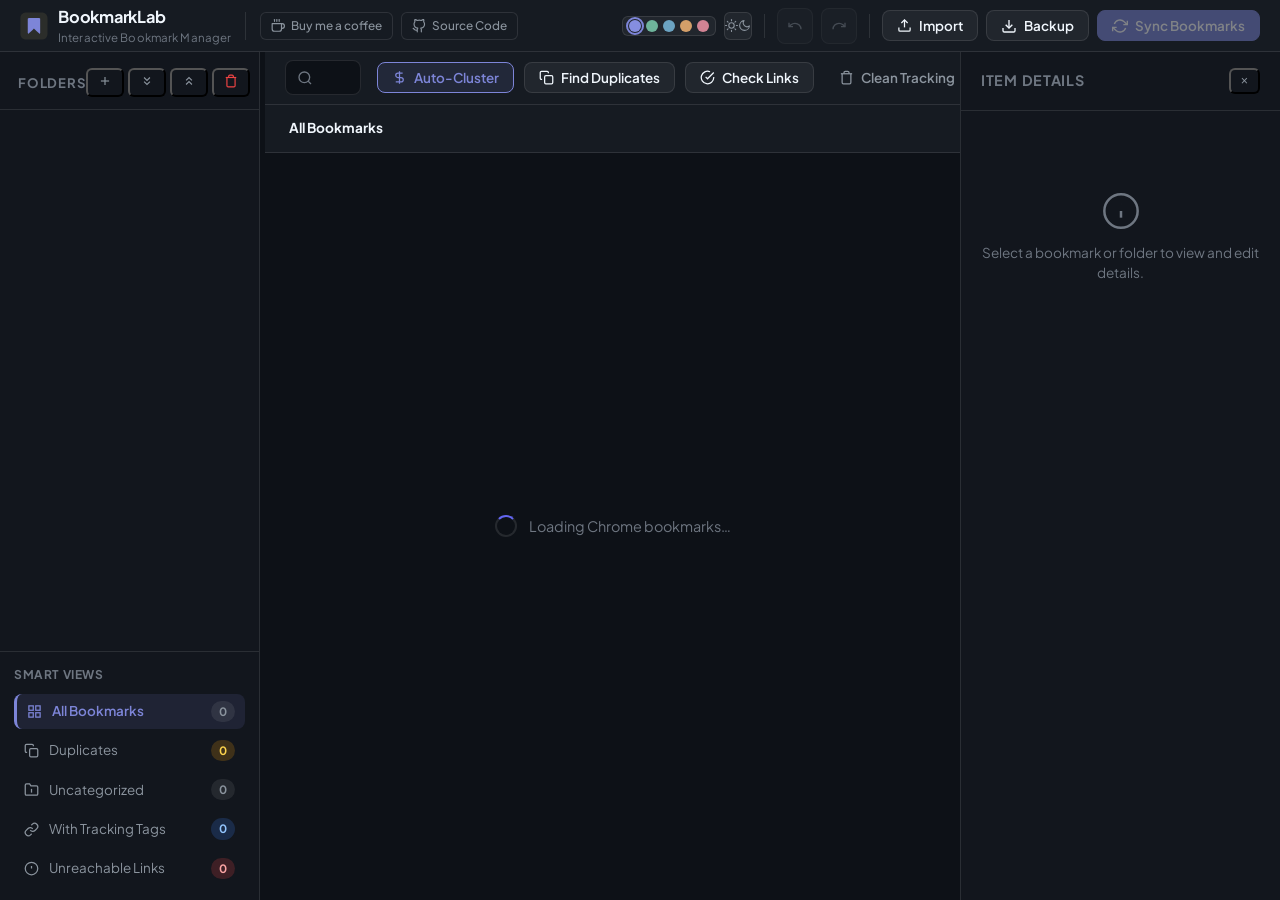
==== commit 42690b17: "internationalization" ====
--- a/index.html
+++ b/index.html
@@ -3,599 +3,591 @@
 <head>
   <meta charset="UTF-8">
   <meta name="viewport" content="width=device-width, initial-scale=1.0">
-  <title>BookmarkLab — Interactive Bookmark Manager</title>
-  <meta name="description" content="Organize, import, deduplicate, and clean your browser bookmarks with a safe stage-and-commit workflow in a clean minimalist interface.">
-  <meta property="og:title" content="BookmarkLab — Interactive Bookmark Manager">
-  <meta property="og:description" content="Fast, privacy-respecting browser extension to import, organize, deduplicate, and clean bookmarks safely.">
-  <meta property="og:type" content="website">
+  <title>BookmarkLab — Chrome Bookmark Organizer</title>
+  <meta name="description" content="Organize, deduplicate, and clean your Chrome bookmarks. Review changes before syncing.">
+
   <link rel="preconnect" href="https://fonts.googleapis.com">
   <link rel="preconnect" href="https://fonts.gstatic.com" crossorigin>
   <link href="https://fonts.googleapis.com/css2?family=Plus+Jakarta+Sans:wght@400;500;600;700;800&family=JetBrains+Mono:wght@400;500&display=swap" rel="stylesheet">
+
+  <link rel="icon" type="image/svg+xml" href="icons/app-icon.svg">
+  <link rel="alternate icon" type="image/png" sizes="32x32" href="icons/icon32.png">
+  <link rel="stylesheet" href="css/styles.css">
+
   <style>
-    *, *::before, *::after { box-sizing: border-box; margin: 0; padding: 0; }
-
-    :root {
-      --bg: #090a0f;
-      --surface: #10121a;
-      --surface-2: #161924;
-      --border: rgba(255,255,255,0.08);
-      --border-subtle: rgba(255,255,255,0.04);
-      --pastel-primary: #7d85d8;
-      --pastel-sage: #5fa88d;
-      --pastel-mist: #6897bb;
-      --pastel-sand: #d49f69;
-      --pastel-rose: #c4798e;
-      --text: #e2e8f0;
-      --muted: #64748b;
-      --sub: #94a3b8;
-      --font: 'Plus Jakarta Sans', system-ui, sans-serif;
-      --mono: 'JetBrains Mono', monospace;
-    }
-
-    html { scroll-behavior: smooth; }
-
-    body {
-      font-family: var(--font);
-      background: var(--bg);
-      color: var(--text);
-      line-height: 1.6;
-      -webkit-font-smoothing: antialiased;
-    }
-
-    /* ── NAV ──────────────────────────────────────── */
-    nav {
-      position: fixed; top: 0; left: 0; right: 0; z-index: 100;
-      display: flex; align-items: center; justify-content: space-between;
-      padding: 0 48px;
-      height: 56px;
-      background: rgba(9,10,15,0.85);
-      backdrop-filter: blur(12px);
-      border-bottom: 1px solid var(--border);
-    }
-    .nav-brand {
+    /* ── Sync badge on button ───────────────────────── */
+    #btn-sync { position: relative; }
+    #sync-change-count {
+      display: none;
+      position: absolute;
+      top: -7px; right: -7px;
+      background: #f59e0b;
+      color: #000;
+      font-size: 0.65rem;
+      font-weight: 800;
+      min-width: 18px;
+      height: 18px;
+      border-radius: 9px;
+      align-items: center;
+      justify-content: center;
+      padding: 0 5px;
+      line-height: 1;
+      box-shadow: 0 0 0 2px var(--bg-surface, #0f1117);
+    }
+
+    /* ── Diff summary in sync modal ─────────────────── */
+    .diff-summary { display: flex; flex-direction: column; gap: 8px; margin-bottom: 14px; }
+    .diff-row {
       display: flex; align-items: center; gap: 10px;
-      font-weight: 700; font-size: 1.02rem; color: var(--text);
-      text-decoration: none;
-    }
-    .nav-brand svg { width: 26px; height: 26px; flex-shrink: 0; }
-    .nav-brand .logo-tile { fill: #2B2D2A; }
-    .nav-brand .logo-ribbon { fill: var(--pastel-primary); }
-    .nav-links { display: flex; gap: 28px; }
-    .nav-links a {
-      font-size: 0.85rem; color: var(--sub);
-      text-decoration: none; transition: color 0.2s;
-    }
-    .nav-links a:hover { color: var(--text); }
-    .nav-cta {
-      background: var(--pastel-primary);
-      color: #fff; font-size: 0.82rem; font-weight: 600;
-      padding: 7px 18px; border-radius: 7px;
-      text-decoration: none;
-      transition: opacity 0.2s, transform 0.2s;
-    }
-    .nav-cta:hover { opacity: 0.9; transform: translateY(-1px); }
-
-    /* ── HERO ─────────────────────────────────────── */
-    .hero {
-      min-height: 100vh;
-      display: flex; flex-direction: column;
-      align-items: center; justify-content: center;
-      text-align: center;
-      padding: 110px 24px 70px;
-      position: relative;
-      overflow: hidden;
-    }
-    .hero-badge {
-      display: inline-flex; align-items: center; gap: 8px;
-      background: rgba(125,133,216,0.1);
-      border: 1px solid rgba(125,133,216,0.25);
-      color: var(--pastel-primary);
-      font-size: 0.75rem; font-weight: 600;
-      padding: 5px 14px; border-radius: 100px;
-      margin-bottom: 24px;
-      letter-spacing: 0.04em; text-transform: uppercase;
-    }
-    .hero-badge span { width: 6px; height: 6px; background: var(--pastel-primary); border-radius: 50%; display: inline-block; }
-    h1 {
-      font-size: clamp(2.4rem, 5.5vw, 4.2rem);
-      font-weight: 800; line-height: 1.12;
-      letter-spacing: -0.03em;
-      max-width: 820px;
-      margin-bottom: 20px;
-    }
-    h1 em {
-      font-style: normal;
-      color: var(--pastel-primary);
-    }
-    .hero-sub {
-      font-size: 1.1rem; color: var(--sub);
-      max-width: 580px; margin-bottom: 38px; line-height: 1.7;
-    }
-    .hero-buttons {
-      display: flex; gap: 14px; flex-wrap: wrap; justify-content: center;
-    }
-    .btn-primary {
-      display: inline-flex; align-items: center; gap: 8px;
-      background: var(--pastel-primary);
-      color: #fff; font-weight: 600; font-size: 0.9rem;
-      padding: 12px 24px; border-radius: 8px;
-      text-decoration: none;
-      transition: opacity 0.2s, transform 0.2s;
-    }
-    .btn-primary:hover { opacity: 0.92; transform: translateY(-1px); }
-    .btn-secondary {
-      display: inline-flex; align-items: center; gap: 8px;
-      background: var(--surface);
-      border: 1px solid var(--border);
-      color: var(--text); font-weight: 600; font-size: 0.9rem;
-      padding: 12px 24px; border-radius: 8px;
-      text-decoration: none;
-      transition: background 0.2s, transform 0.2s;
-    }
-    .btn-secondary:hover { background: var(--surface-2); transform: translateY(-1px); }
-
-    /* ── SCREENSHOT MOCKUP ────────────────────────── */
-    .mockup-wrap {
-      margin-top: 60px;
-      max-width: 960px; width: 100%;
-      position: relative;
-    }
-    .mockup-frame {
-      background: var(--surface);
-      border: 1px solid var(--border);
-      border-radius: 12px;
-      overflow: hidden;
-      box-shadow: 0 24px 48px rgba(0,0,0,0.5);
-    }
-    .mockup-titlebar {
-      background: var(--surface-2);
-      padding: 10px 14px;
-      display: flex; align-items: center; gap: 8px;
-      border-bottom: 1px solid var(--border);
-    }
-    .dot { width: 10px; height: 10px; border-radius: 50%; }
-    .dot-r { background: #ef4444; opacity: 0.8; }
-    .dot-y { background: #f59e0b; opacity: 0.8; }
-    .dot-g { background: #10b981; opacity: 0.8; }
-    .mockup-inner {
-      display: grid;
-      grid-template-columns: 200px 1fr 200px;
-      height: 420px;
-    }
-    .mock-sidebar {
-      background: rgba(0,0,0,0.18);
-      border-right: 1px solid var(--border);
-      padding: 16px 12px;
-    }
-    .mock-sidebar-title { font-size: 0.65rem; font-weight: 700; color: var(--muted); letter-spacing: 0.08em; text-transform: uppercase; margin-bottom: 10px; padding: 0 4px; }
-    .mock-folder {
-      display: flex; align-items: center; gap: 7px;
-      padding: 6px 8px; border-radius: 6px;
-      font-size: 0.78rem; color: var(--sub);
-      cursor: default; margin-bottom: 2px;
-    }
-    .mock-folder.active { background: rgba(125,133,216,0.12); color: var(--pastel-primary); font-weight: 600; }
-    .mock-folder-icon { font-size: 0.85rem; }
-    .mock-divider { height: 1px; background: var(--border); margin: 12px 0; }
-    .mock-view-item {
-      display: flex; align-items: center; justify-content: space-between;
-      padding: 5px 8px; border-radius: 5px;
-      font-size: 0.73rem; color: var(--muted); margin-bottom: 2px;
-      cursor: default;
-    }
-    .mock-view-item span { font-size: 0.65rem; background: rgba(255,255,255,0.06); padding: 1px 6px; border-radius: 4px; color: var(--sub); }
-    .mock-view-item.warn span { background: rgba(212,159,105,0.15); color: var(--pastel-sand); }
-    .mock-view-item.danger span { background: rgba(239,68,68,0.12); color: #fca5a5; }
-
-    .mock-main { display: flex; flex-direction: column; background: var(--bg); }
-    .mock-toolbar {
-      padding: 9px 12px;
-      display: flex; align-items: center; gap: 7px;
-      border-bottom: 1px solid var(--border);
-      background: var(--surface);
-    }
-    .mock-search {
-      flex: 1; height: 28px; border-radius: 6px;
-      background: var(--surface-2); border: 1px solid var(--border);
-      display: flex; align-items: center; gap: 7px; padding: 0 10px;
-      font-size: 0.72rem; color: var(--muted);
-    }
-    .mock-btn {
-      padding: 4px 9px; border-radius: 5px;
-      background: var(--surface-2); border: 1px solid var(--border);
-      font-size: 0.68rem; color: var(--sub); white-space: nowrap;
-    }
-    .mock-btn.accent { background: var(--pastel-primary); border: 1px solid transparent; color: #fff; font-weight: 600; }
-    .mock-grid {
-      display: grid; grid-template-columns: repeat(3, 1fr);
-      gap: 8px; padding: 12px; flex: 1; overflow: hidden;
-    }
-    .mock-card {
-      background: var(--surface); border: 1px solid var(--border);
-      border-radius: 7px; padding: 10px;
-    }
-    .mock-card-fav { width: 18px; height: 18px; border-radius: 4px; background: rgba(255,255,255,0.08); margin-bottom: 7px; }
-    .mock-card-title { font-size: 0.68rem; font-weight: 600; color: var(--text); margin-bottom: 3px; white-space: nowrap; overflow: hidden; text-overflow: ellipsis; }
-    .mock-card-url { font-size: 0.62rem; color: var(--muted); font-family: var(--mono); white-space: nowrap; overflow: hidden; text-overflow: ellipsis; }
-    .mock-card.dup { border-color: rgba(212,159,105,0.3); }
-    .mock-card.broken { border-color: rgba(239,68,68,0.25); }
-
-    .mock-inspector {
-      border-left: 1px solid var(--border);
-      padding: 14px 12px;
-      background: rgba(0,0,0,0.18);
-    }
-    .mock-insp-title { font-size: 0.65rem; font-weight: 700; color: var(--muted); letter-spacing: 0.08em; text-transform: uppercase; margin-bottom: 12px; }
-    .mock-insp-label { font-size: 0.65rem; color: var(--muted); margin-bottom: 4px; margin-top: 10px; }
-    .mock-insp-field { background: var(--surface); border: 1px solid var(--border); border-radius: 5px; padding: 6px 8px; font-size: 0.7rem; color: var(--sub); font-family: var(--mono); width: 100%; }
-    .mock-insp-badge { margin-top: 12px; background: rgba(125,133,216,0.08); border: 1px solid rgba(125,133,216,0.2); border-radius: 5px; padding: 6px 8px; font-size: 0.63rem; color: var(--pastel-primary); line-height: 1.4; }
-
-    /* ── FEATURES ─────────────────────────────────── */
-    section { padding: 90px 24px; max-width: 1080px; margin: 0 auto; }
-    .section-label {
-      font-size: 0.75rem; font-weight: 700; letter-spacing: 0.1em;
-      text-transform: uppercase; color: var(--pastel-primary);
-      margin-bottom: 14px;
-    }
-    .section-title {
-      font-size: clamp(1.8rem, 4vw, 2.8rem);
-      font-weight: 800; letter-spacing: -0.02em;
-      margin-bottom: 16px; line-height: 1.15;
-    }
-    .section-sub { font-size: 1.02rem; color: var(--sub); max-width: 540px; line-height: 1.7; margin-bottom: 52px; }
-
-    .features-grid { display: grid; grid-template-columns: repeat(auto-fit, minmax(300px, 1fr)); gap: 18px; }
-    .feature-card {
-      background: var(--surface);
-      border: 1px solid var(--border);
-      border-radius: 12px; padding: 26px;
-      transition: border-color 0.2s, transform 0.2s;
-    }
-    .feature-card:hover { border-color: rgba(125,133,216,0.35); transform: translateY(-2px); }
-    .feature-icon {
-      width: 42px; height: 42px; border-radius: 8px;
-      display: flex; align-items: center; justify-content: center;
-      margin-bottom: 16px;
-      font-size: 1.25rem;
-    }
-    .feature-icon.lavender { background: rgba(125,133,216,0.12); }
-    .feature-icon.sage { background: rgba(95,168,141,0.12); }
-    .feature-icon.mist { background: rgba(104,151,187,0.12); }
-    .feature-icon.sand { background: rgba(212,159,105,0.12); }
-    .feature-icon.rose { background: rgba(196,121,142,0.12); }
-    .feature-card h3 { font-size: 0.98rem; font-weight: 700; margin-bottom: 8px; color: var(--text); }
-    .feature-card p { font-size: 0.86rem; color: var(--sub); line-height: 1.65; }
-
-    /* ── HOW IT WORKS ─────────────────────────────── */
-    .how-section { padding: 70px 24px; }
-    .how-inner { max-width: 680px; margin: 0 auto; text-align: center; }
-    .steps { display: flex; flex-direction: column; gap: 0; margin-top: 48px; text-align: left; }
-    .step {
-      display: flex; gap: 20px; padding: 22px 0;
-      border-left: 2px solid var(--border); padding-left: 26px;
-      position: relative;
-    }
-    .step::before {
-      content: attr(data-n);
-      position: absolute; left: -13px; top: 22px;
-      width: 24px; height: 24px;
-      background: var(--pastel-primary); color: #fff;
-      font-size: 0.72rem; font-weight: 800;
-      border-radius: 50%;
-      display: flex; align-items: center; justify-content: center;
-    }
-    .step:last-child { border-left-color: transparent; }
-    .step-body h4 { font-size: 0.98rem; font-weight: 700; margin-bottom: 5px; color: var(--text); }
-    .step-body p { font-size: 0.86rem; color: var(--sub); line-height: 1.65; }
-
-    /* ── PRIVACY CALLOUT ──────────────────────────── */
-    .privacy-banner {
-      margin: 0 24px 70px;
-      max-width: 1080px;
-      margin-left: auto; margin-right: auto;
-      background: rgba(95,168,141,0.06);
-      border: 1px solid rgba(95,168,141,0.2);
-      border-radius: 14px; padding: 36px 44px;
-      display: flex; align-items: flex-start; gap: 24px;
-    }
-    .privacy-icon { font-size: 2rem; flex-shrink: 0; margin-top: 2px; }
-    .privacy-banner h3 { font-size: 1.1rem; font-weight: 700; color: var(--pastel-sage); margin-bottom: 8px; }
-    .privacy-banner p { font-size: 0.88rem; color: var(--sub); line-height: 1.7; }
-
-    /* ── CTA ──────────────────────────────────────── */
-    .cta-section {
-      text-align: center; padding: 90px 24px;
-      position: relative;
-    }
-    .cta-section h2 { font-size: clamp(1.8rem, 4vw, 2.8rem); font-weight: 800; letter-spacing: -0.02em; margin-bottom: 14px; }
-    .cta-section p { font-size: 1.05rem; color: var(--sub); margin-bottom: 40px; }
-
-    /* ── FOOTER ───────────────────────────────────── */
-    footer {
-      border-top: 1px solid var(--border);
-      padding: 36px 48px;
-      display: flex; align-items: center; justify-content: space-between;
-      flex-wrap: wrap; gap: 16px;
-    }
-    .footer-brand { font-weight: 700; font-size: 0.9rem; color: var(--sub); }
-    .footer-links { display: flex; gap: 24px; }
-    .footer-links a { font-size: 0.85rem; color: var(--muted); text-decoration: none; transition: color 0.2s; }
-    .footer-links a:hover { color: var(--text); }
-
-    @media (max-width: 768px) {
-      nav { padding: 0 20px; }
-      .nav-links { display: none; }
-      .mockup-inner { grid-template-columns: 1fr; }
-      .mock-sidebar, .mock-inspector { display: none; }
-      .privacy-banner { flex-direction: column; padding: 28px 24px; }
-      footer { flex-direction: column; align-items: flex-start; }
+      background: var(--bg-modal-row, rgba(255,255,255,0.04));
+      border: 1px solid var(--border-color);
+      border-radius: 8px; padding: 10px 12px;
+      font-size: 0.85rem; color: var(--text-primary, #e2e8f0);
+    }
+    .diff-icon { font-size: 1.1rem; width: 22px; text-align: center; flex-shrink: 0; }
+    .diff-delete { border-left: 3px solid #ef4444; }
+    .diff-move   { border-left: 3px solid #f59e0b; }
+    .diff-update { border-left: 3px solid var(--accent-primary); }
+    .diff-create { border-left: 3px solid #10b981; }
+    .diff-warn {
+      font-size: 0.78rem;
+      color: var(--text-muted, #64748b);
+      background: rgba(245,158,11,0.08);
+      border: 1px solid rgba(245,158,11,0.2);
+      border-radius: 7px; padding: 9px 12px; line-height: 1.5;
+    }
+
+    /* ── Error drop zone ────────────────────────────── */
+    .error-drop-zone {
+      flex-direction: column; align-items: center; justify-content: center;
+      text-align: center; gap: 12px; padding: 40px 24px;
+    }
+    .error-drop-zone h2 { font-size: 1.2rem; color: #fca5a5; }
+    .error-drop-zone p  { font-size: 0.85rem; color: var(--text-muted, #64748b); max-width: 340px; }
+    #load-error-msg {
+      display: none;
+      font-size: 0.78rem;
+      background: rgba(239,68,68,0.08);
+      border: 1px solid rgba(239,68,68,0.25);
+      border-radius: 7px; padding: 10px 14px; color: #fca5a5;
+      max-width: 380px; line-height: 1.5;
+    }
+
+    /* ── Backup button styling ──────────────────────── */
+    .btn-backup {
+      background: var(--bg-surface-elevated);
+      border: 1px solid var(--border-color);
+      color: var(--text-primary);
+    }
+    .btn-backup:hover {
+      background: var(--bg-card-hover);
+      border-color: var(--border-color-hover);
+    }
+
+    /* ── Sync button styling ────────────────────────── */
+    .btn-sync {
+      background: var(--accent-primary);
+      border: 1px solid var(--accent-primary);
+      color: #ffffff;
+      font-weight: 600;
+      box-shadow: var(--shadow-sm);
+    }
+    .btn-sync:hover {
+      background: var(--accent-primary-hover);
+      border-color: var(--accent-primary-hover);
+      box-shadow: var(--shadow-sm);
+    }
+    .btn-sync:disabled {
+      opacity: 0.45;
+      cursor: not-allowed;
+      box-shadow: none;
     }
   </style>
 </head>
-<body>
-
-  <!-- Nav -->
-  <nav>
-    <a class="nav-brand" href="#">
-      <svg width="26" height="26" viewBox="130 130 768 768" fill="none" xmlns="http://www.w3.org/2000/svg">
-        <path class="logo-tile" fill="#2B2D2A" d="M282.151 141.207C291.786 140.545 305.557 140.889 315.428 140.889L374.283 140.906L556.369 140.911L684.73 140.918L720.703 140.888C733.162 140.879 745.12 140.648 757.49 142.655C829.034 154.265 883.894 216.582 885.049 289.354C885.207 299.277 885.3 309.178 885.362 319.092C885.482 342.14 885.484 365.189 885.371 388.237L885.338 561.174L885.184 686.166C885.093 717.323 887.623 748.333 877.836 778.272C857.794 839.587 809.516 876.657 746.101 884.379C745.172 884.476 744.241 884.56 743.309 884.631C733.605 885.382 720.912 885.021 710.948 885.017L658.028 885.012L488.055 885.005L348.899 884.964L309.32 885.005C294.341 885.023 281.655 885.378 266.755 882.79C239.149 877.929 213.397 865.614 192.284 847.176C162.414 821.168 143.986 784.444 140.986 744.952C140.168 733.709 140.499 719.841 140.496 708.399L140.49 649.413L140.461 464.135L140.448 340.745L140.424 304.613C140.421 290.909 140.038 280.915 142.358 267.214C146.88 240.1 158.763 214.748 176.709 193.926C204.284 162.084 240.189 144.252 282.151 141.207Z"/>
-        <path class="logo-ribbon" fill="var(--pastel-primary)" d="M361.332 298.153L361.987 298.119C381.853 297.185 407.778 297.865 427.893 297.864L550.249 297.869L625.846 297.95C638.609 297.932 651.955 297.72 664.716 298.158C669.124 298.66 673.466 300.885 676.7 303.877C680.948 307.807 683.087 313.669 683.154 319.409C683.511 350.145 683.293 380.885 683.227 411.623L683.262 560.206L683.295 656.699L683.318 685.905C683.36 696.396 685.26 710.953 677.613 718.856C674.049 722.606 669.08 724.695 663.907 724.618C661.588 724.589 657.568 723.694 655.869 722.209C649.002 716.206 641.742 708.657 635.274 702.213L588.973 655.9L547.448 614.42C535.871 602.961 523.61 591.196 512.515 579.285C488.486 604.37 461.586 630.302 436.843 655.103L398.052 693.898C389.472 702.524 376.566 716.526 366.401 724.008C363.896 725.852 355.822 724.192 352.841 722.341C341.635 715.384 342.211 703.881 342.582 692.385C342.705 686.355 342.592 679.934 342.598 673.847L342.579 596.349L342.566 412.368L342.673 350.435C342.686 340.638 342.516 330.833 342.621 321.036C342.753 308.648 349.025 300.509 361.332 298.153Z"/>
-      </svg>
-      BookmarkLab
-    </a>
-    <div class="nav-links">
-      <a href="#features">Features</a>
-      <a href="#how-it-works">How it works</a>
-      <a href="https://buymeacoffee.com/dipinknair619" target="_blank" rel="noopener noreferrer" style="color:var(--pastel-sand);">☕ Buy Me a Coffee</a>
-      <a href="https://github.com/dipinknair/bookmarklab-extension" target="_blank" title="Source Code">Source Code</a>
-      <a href="https://github.com/dipinknair/bookmarklab-extension/blob/main/PRIVACY_POLICY.md" target="_blank">Privacy</a>
+<body class="dark-theme">
+  <div id="app" class="app-container">
+
+    <!-- ── Header ─────────────────────────────────────────────────────────── -->
+    <header class="app-header">
+      <div class="header-left">
+        <div class="brand">
+          <div class="logo-icon" title="BookmarkLab">
+            <svg width="28" height="28" viewBox="130 130 768 768" fill="none" xmlns="http://www.w3.org/2000/svg">
+              <path class="logo-tile" fill="var(--logo-tile-bg, #2B2D2A)" d="M282.151 141.207C291.786 140.545 305.557 140.889 315.428 140.889L374.283 140.906L556.369 140.911L684.73 140.918L720.703 140.888C733.162 140.879 745.12 140.648 757.49 142.655C829.034 154.265 883.894 216.582 885.049 289.354C885.207 299.277 885.3 309.178 885.362 319.092C885.482 342.14 885.484 365.189 885.371 388.237L885.338 561.174L885.184 686.166C885.093 717.323 887.623 748.333 877.836 778.272C857.794 839.587 809.516 876.657 746.101 884.379C745.172 884.476 744.241 884.56 743.309 884.631C733.605 885.382 720.912 885.021 710.948 885.017L658.028 885.012L488.055 885.005L348.899 884.964L309.32 885.005C294.341 885.023 281.655 885.378 266.755 882.79C239.149 877.929 213.397 865.614 192.284 847.176C162.414 821.168 143.986 784.444 140.986 744.952C140.168 733.709 140.499 719.841 140.496 708.399L140.49 649.413L140.461 464.135L140.448 340.745L140.424 304.613C140.421 290.909 140.038 280.915 142.358 267.214C146.88 240.1 158.763 214.748 176.709 193.926C204.284 162.084 240.189 144.252 282.151 141.207Z"/>
+              <path class="logo-ribbon" fill="var(--accent-primary)" d="M361.332 298.153L361.987 298.119C381.853 297.185 407.778 297.865 427.893 297.864L550.249 297.869L625.846 297.95C638.609 297.932 651.955 297.72 664.716 298.158C669.124 298.66 673.466 300.885 676.7 303.877C680.948 307.807 683.087 313.669 683.154 319.409C683.511 350.145 683.293 380.885 683.227 411.623L683.262 560.206L683.295 656.699L683.318 685.905C683.36 696.396 685.26 710.953 677.613 718.856C674.049 722.606 669.08 724.695 663.907 724.618C661.588 724.589 657.568 723.694 655.869 722.209C649.002 716.206 641.742 708.657 635.274 702.213L588.973 655.9L547.448 614.42C535.871 602.961 523.61 591.196 512.515 579.285C488.486 604.37 461.586 630.302 436.843 655.103L398.052 693.898C389.472 702.524 376.566 716.526 366.401 724.008C363.896 725.852 355.822 724.192 352.841 722.341C341.635 715.384 342.211 703.881 342.582 692.385C342.705 686.355 342.592 679.934 342.598 673.847L342.579 596.349L342.566 412.368L342.673 350.435C342.686 340.638 342.516 330.833 342.621 321.036C342.753 308.648 349.025 300.509 361.332 298.153Z"/>
+            </svg>
+          </div>
+          <div class="brand-text">
+            <span class="brand-name" data-i18n="appName">BookmarkLab</span>
+            <span class="brand-tag" data-i18n="appBrandTag">Interactive Bookmark Manager</span>
+          </div>
+        </div>
+
+        <div class="header-left-links">
+          <!-- Buy Me a Coffee Link -->
+          <a id="btn-coffee" href="https://buymeacoffee.com/dipinknair619" target="_blank" rel="noopener noreferrer" class="header-link-btn btn-coffee" title="Support BookmarkLab on Buy Me a Coffee" aria-label="Buy Me a Coffee">
+            <svg width="14" height="14" viewBox="0 0 24 24" fill="none" stroke="currentColor" stroke-width="2" stroke-linecap="round" stroke-linejoin="round">
+              <path d="M18 8h1a4 4 0 0 1 0 8h-1"></path>
+              <path d="M2 8h16v9a4 4 0 0 1-4 4H6a4 4 0 0 1-4-4V8z"></path>
+              <line x1="6" y1="1" x2="6" y2="4"></line>
+              <line x1="10" y1="1" x2="10" y2="4"></line>
+              <line x1="14" y1="1" x2="14" y2="4"></line>
+            </svg>
+            <span>Buy me a coffee</span>
+          </a>
+
+          <!-- GitHub Icon + Source Code -->
+          <a id="btn-github" href="https://github.com/dipinknair/bookmarklab-extension" target="_blank" rel="noopener noreferrer" class="header-link-btn btn-github" title="Source Code" aria-label="Source Code on GitHub">
+            <svg width="14" height="14" viewBox="0 0 24 24" fill="none" stroke="currentColor" stroke-width="2" stroke-linecap="round" stroke-linejoin="round">
+              <path d="M9 19c-5 1.5-5-2.5-7-3m14 6v-3.87a3.37 3.37 0 0 0-.94-2.61c3.14-.35 6.44-1.54 6.44-7A5.44 5.44 0 0 0 20 4.77 5.07 5.07 0 0 0 19.91 1S18.73.65 16 2.48a13.38 13.38 0 0 0-7 0C6.27.65 5.09 1 5.09 1A5.07 5.07 0 0 0 5 4.77a5.44 5.44 0 0 0-1.5 3.78c0 5.42 3.3 6.61 6.44 7A3.37 3.37 0 0 0 9 18.13V22"></path>
+            </svg>
+            <span data-i18n="sourceCode">Source Code</span>
+          </a>
+        </div>
+      </div>
+
+      <div class="header-actions">
+        <!-- Theme Accent Picker -->
+        <div class="theme-selector" title="Choose Accent Theme" data-i18n-title="themeChooseAccent">
+          <button class="theme-dot active" data-theme="purple" style="--dot-color: #858ee0;" title="Pastel Lavender (Default)"></button>
+          <button class="theme-dot" data-theme="emerald" style="--dot-color: #6eb49b;" title="Pastel Sage"></button>
+          <button class="theme-dot" data-theme="cyan" style="--dot-color: #6ba3c2;" title="Pastel Mist Blue"></button>
+          <button class="theme-dot" data-theme="gold" style="--dot-color: #d49f69;" title="Pastel Sand"></button>
+          <button class="theme-dot" data-theme="rose" style="--dot-color: #d28394;" title="Pastel Dusty Rose"></button>
+        </div>
+
+        <!-- Mode Toggle (Dark / Light) -->
+        <button class="theme-mode-btn" title="Switch Theme Mode" aria-label="Switch Theme Mode" data-i18n-title="themeSwitchMode" data-i18n-aria-label="themeSwitchMode">
+          <svg class="icon-sun" width="15" height="15" viewBox="0 0 24 24" fill="none" stroke="currentColor" stroke-width="2" stroke-linecap="round" stroke-linejoin="round">
+            <circle cx="12" cy="12" r="5"></circle>
+            <line x1="12" y1="1" x2="12" y2="3"></line>
+            <line x1="12" y1="21" x2="12" y2="23"></line>
+            <line x1="4.22" y1="4.22" x2="5.64" y2="5.64"></line>
+            <line x1="18.36" y1="18.36" x2="19.78" y2="19.78"></line>
+            <line x1="1" y1="12" x2="3" y2="12"></line>
+            <line x1="21" y1="12" x2="23" y2="12"></line>
+            <line x1="4.22" y1="19.78" x2="5.64" y2="18.36"></line>
+            <line x1="18.36" y1="5.64" x2="19.78" y2="4.22"></line>
+          </svg>
+          <svg class="icon-moon" width="15" height="15" viewBox="0 0 24 24" fill="none" stroke="currentColor" stroke-width="2" stroke-linecap="round" stroke-linejoin="round">
+            <path d="M21 12.79A9 9 0 1 1 11.21 3 7 7 0 0 0 21 12.79z"></path>
+          </svg>
+        </button>
+
+        <div class="divider-v"></div>
+
+        <!-- Undo / Redo -->
+        <button id="btn-undo" class="btn btn-icon" title="Undo (Cmd+Z)" data-i18n-title="undo" disabled>
+          <svg width="16" height="16" viewBox="0 0 24 24" fill="none" stroke="currentColor" stroke-width="2"><path d="M3 7v6h6"/><path d="M21 17a9 9 0 0 0-9-9 9 9 0 0 0-6 2.3L3 13"/></svg>
+        </button>
+        <button id="btn-redo" class="btn btn-icon" title="Redo (Cmd+Shift+Z)" data-i18n-title="redo" disabled>
+          <svg width="16" height="16" viewBox="0 0 24 24" fill="none" stroke="currentColor" stroke-width="2"><path d="M21 7v6h-6"/><path d="M3 17a9 9 0 0 1 9-9 9 9 0 0 1 6 2.3l3 2.7"/></svg>
+        </button>
+
+        <div class="divider-v"></div>
+
+        <!-- Hidden file input for import -->
+        <input type="file" id="file-import-input" accept=".html,.htm,.json" style="display:none;" />
+
+        <!-- Import -->
+        <button id="btn-import" class="btn btn-secondary" title="Import bookmarks from an HTML or JSON backup file" data-i18n-title="btnImportTooltip">
+          <svg width="15" height="15" viewBox="0 0 24 24" fill="none" stroke="currentColor" stroke-width="2"><path d="M21 15v4a2 2 0 0 1-2 2H5a2 2 0 0 1-2-2v-4"/><polyline points="17 8 12 3 7 8"/><line x1="12" y1="3" x2="12" y2="15"/></svg>
+          <span data-i18n="btnImport">Import</span>
+        </button>
+
+        <!-- Backup -->
+        <button id="btn-backup" class="btn btn-backup" title="Download your current Chrome bookmarks as an HTML backup file — do this before making changes" data-i18n-title="btnBackupTooltip">
+          <svg width="16" height="16" viewBox="0 0 24 24" fill="none" stroke="currentColor" stroke-width="2"><path d="M21 15v4a2 2 0 0 1-2 2H5a2 2 0 0 1-2-2v-4"/><polyline points="7 10 12 15 17 10"/><line x1="12" y1="15" x2="12" y2="3"/></svg>
+          <span data-i18n="btnBackup">Backup</span>
+        </button>
+
+        <!-- Sync Bookmarks -->
+        <button id="btn-sync" class="btn btn-sync" title="Review and apply your staged changes back to the browser" data-i18n-title="btnSyncTooltip" disabled>
+          <svg width="16" height="16" viewBox="0 0 24 24" fill="none" stroke="currentColor" stroke-width="2"><path d="M23 4v6h-6"/><path d="M1 20v-6h6"/><path d="M3.51 9a9 9 0 0 1 14.85-3.36L23 10M1 14l4.64 4.36A9 9 0 0 0 20.49 15"/></svg>
+          <span data-i18n="btnSync">Sync Bookmarks</span>
+          <span id="sync-change-count"></span>
+        </button>
+      </div>
+    </header>
+
+    <!-- ── Workspace ───────────────────────────────────────────────────────── -->
+    <div class="workspace">
+
+      <!-- Left Sidebar -->
+      <aside class="sidebar" id="sidebar">
+        <div class="sidebar-header">
+          <h2 class="sidebar-title" data-i18n="sidebarFolders">Folders</h2>
+          <div class="sidebar-tools">
+            <button id="btn-new-folder" class="btn-sm btn-ghost" title="New Folder" data-i18n-title="btnNewFolder">
+              <svg width="14" height="14" viewBox="0 0 24 24" fill="none" stroke="currentColor" stroke-width="2"><line x1="12" y1="5" x2="12" y2="19"/><line x1="5" y1="12" x2="19" y2="12"/></svg>
+            </button>
+            <button id="btn-expand-all" class="btn-sm btn-ghost" title="Expand All" data-i18n-title="btnExpandAll">
+              <svg width="14" height="14" viewBox="0 0 24 24" fill="none" stroke="currentColor" stroke-width="2"><polyline points="7 13 12 18 17 13"/><polyline points="7 6 12 11 17 6"/></svg>
+            </button>
+            <button id="btn-collapse-all" class="btn-sm btn-ghost" title="Collapse All" data-i18n-title="btnCollapseAll">
+              <svg width="14" height="14" viewBox="0 0 24 24" fill="none" stroke="currentColor" stroke-width="2"><polyline points="17 11 12 6 7 11"/><polyline points="17 18 12 13 7 18"/></svg>
+            </button>
+            <button id="btn-delete-active-tree-folder" class="btn-sm btn-ghost" title="Delete Selected Folder" data-i18n-title="btnDeleteFolder" style="color:#ef4444;">
+              <svg width="14" height="14" viewBox="0 0 24 24" fill="none" stroke="currentColor" stroke-width="2"><polyline points="3 6 5 6 21 6"/><path d="M19 6v14a2 2 0 0 1-2 2H7a2 2 0 0 1-2-2V6m3 0V4a2 2 0 0 1 2-2h4a2 2 0 0 1 2 2v2"/></svg>
+            </button>
+          </div>
+        </div>
+
+        <div class="tree-container" id="tree-root"></div>
+
+        <div class="smart-views-section">
+          <div class="section-subtitle" data-i18n="smartViews">Smart Views</div>
+          <ul class="smart-views-list">
+            <li class="smart-view-item active" data-view="all">
+              <svg width="15" height="15" viewBox="0 0 24 24" fill="none" stroke="currentColor" stroke-width="2"><rect x="3" y="3" width="7" height="7"/><rect x="14" y="3" width="7" height="7"/><rect x="14" y="14" width="7" height="7"/><rect x="3" y="14" width="7" height="7"/></svg>
+              <span data-i18n="viewAllBookmarks">All Bookmarks</span>
+              <span class="badge" id="count-all">0</span>
+            </li>
+            <li class="smart-view-item" data-view="duplicates">
+              <svg width="15" height="15" viewBox="0 0 24 24" fill="none" stroke="currentColor" stroke-width="2"><rect x="9" y="9" width="13" height="13" rx="2" ry="2"/><path d="M5 15H4a2 2 0 0 1-2-2V4a2 2 0 0 1 2-2h9a2 2 0 0 1 2 2v1"/></svg>
+              <span data-i18n="viewDuplicates">Duplicates</span>
+              <span class="badge badge-warning" id="count-duplicates">0</span>
+            </li>
+            <li class="smart-view-item" data-view="uncategorized">
+              <svg width="15" height="15" viewBox="0 0 24 24" fill="none" stroke="currentColor" stroke-width="2"><path d="M22 19a2 2 0 0 1-2 2H4a2 2 0 0 1-2-2V5a2 2 0 0 1 2-2h5l2 3h9a2 2 0 0 1 2 2z"/><line x1="12" y1="11" x2="12" y2="17"/></svg>
+              <span data-i18n="viewUncategorized">Uncategorized</span>
+              <span class="badge" id="count-uncategorized">0</span>
+            </li>
+            <li class="smart-view-item" data-view="dirty-urls">
+              <svg width="15" height="15" viewBox="0 0 24 24" fill="none" stroke="currentColor" stroke-width="2"><path d="M10 13a5 5 0 0 0 7.54.54l3-3a5 5 0 0 0-7.07-7.07l-1.72 1.71"/><path d="M14 11a5 5 0 0 0-7.54-.54l-3 3a5 5 0 0 0 7.07 7.07l1.71-1.71"/></svg>
+              <span data-i18n="viewDirtyUrls">With Tracking Tags</span>
+              <span class="badge badge-info" id="count-dirty-urls">0</span>
+            </li>
+            <li class="smart-view-item" data-view="broken-links">
+              <svg width="15" height="15" viewBox="0 0 24 24" fill="none" stroke="currentColor" stroke-width="2"><circle cx="12" cy="12" r="10"/><line x1="12" y1="8" x2="12" y2="12"/><line x1="12" y1="16" x2="12.01" y2="16"/></svg>
+              <span data-i18n="viewBrokenLinks">Unreachable Links</span>
+              <span class="badge badge-danger" id="count-broken-links" style="background:rgba(239,68,68,0.2);color:#fca5a5;">0</span>
+            </li>
+          </ul>
+        </div>
+      </aside>
+
+      <div class="sidebar-resizer" id="sidebar-resizer"></div>
+
+      <!-- Center Panel -->
+      <main class="main-content">
+        <div class="toolbar">
+          <div class="search-box">
+            <svg class="search-icon" width="16" height="16" viewBox="0 0 24 24" fill="none" stroke="currentColor" stroke-width="2"><circle cx="11" cy="11" r="8"/><line x1="21" y1="21" x2="16.65" y2="16.65"/></svg>
+            <input type="text" id="search-input" placeholder="Search by title, URL, tag or domain…" data-i18n-placeholder="searchPlaceholder" autocomplete="off">
+            <button id="search-clear" class="btn-clear" style="display:none;">&times;</button>
+          </div>
+
+          <div class="toolbar-tools">
+            <button id="btn-auto-cluster" class="btn btn-accent" title="Auto-organize into folders by domain or topic" data-i18n-title="btnAutoClusterTooltip">
+              <svg width="15" height="15" viewBox="0 0 24 24" fill="none" stroke="currentColor" stroke-width="2"><path d="M12 2v20M17 5H9.5a3.5 3.5 0 0 0 0 7h5a3.5 3.5 0 0 1 0 7H6"/></svg>
+              <span data-i18n="btnAutoCluster">Auto-Cluster</span>
+            </button>
+
+            <button id="btn-dedupe" class="btn btn-secondary" title="Find & remove duplicate bookmarks" data-i18n-title="btnFindDuplicatesTooltip">
+              <svg width="15" height="15" viewBox="0 0 24 24" fill="none" stroke="currentColor" stroke-width="2"><rect x="9" y="9" width="13" height="13" rx="2" ry="2"/><path d="M5 15H4a2 2 0 0 1-2-2V4a2 2 0 0 1 2-2h9a2 2 0 0 1 2 2v1"/></svg>
+              <span data-i18n="btnFindDuplicates">Find Duplicates</span>
+            </button>
+
+            <button id="btn-check-links" class="btn btn-secondary" title="Check all links are reachable" data-i18n-title="btnCheckLinksTooltip">
+              <svg width="15" height="15" viewBox="0 0 24 24" fill="none" stroke="currentColor" stroke-width="2"><path d="M22 11.08V12a10 10 0 1 1-5.93-9.14"/><polyline points="22 4 12 14.01 9 11.01"/></svg>
+              <span data-i18n="btnCheckLinks">Check Links</span>
+            </button>
+
+            <button id="btn-clean-params" class="btn btn-ghost" title="Strip utm_*, fbclid, gclid tracking params from all URLs" data-i18n-title="btnCleanTrackingTooltip">
+              <svg width="15" height="15" viewBox="0 0 24 24" fill="none" stroke="currentColor" stroke-width="2"><polyline points="3 6 5 6 21 6"/><path d="M19 6v14a2 2 0 0 1-2 2H7a2 2 0 0 1-2-2V6m3 0V4a2 2 0 0 1 2-2h4a2 2 0 0 1 2 2v2"/></svg>
+              <span data-i18n="btnCleanTracking">Clean Tracking</span>
+            </button>
+
+            <div class="divider-v"></div>
+
+            <div class="view-switch">
+              <button id="view-grid-btn" class="btn-view active" title="Grid View" data-i18n-title="viewGrid">
+                <svg width="16" height="16" viewBox="0 0 24 24" fill="none" stroke="currentColor" stroke-width="2"><rect x="3" y="3" width="7" height="7"/><rect x="14" y="3" width="7" height="7"/><rect x="14" y="14" width="7" height="7"/><rect x="3" y="14" width="7" height="7"/></svg>
+              </button>
+              <button id="view-list-btn" class="btn-view" title="List View" data-i18n-title="viewList">
+                <svg width="16" height="16" viewBox="0 0 24 24" fill="none" stroke="currentColor" stroke-width="2"><line x1="8" y1="6" x2="21" y2="6"/><line x1="8" y1="12" x2="21" y2="12"/><line x1="8" y1="18" x2="21" y2="18"/><line x1="3" y1="6" x2="3.01" y2="6"/><line x1="3" y1="12" x2="3.01" y2="12"/><line x1="3" y1="18" x2="3.01" y2="18"/></svg>
+              </button>
+            </div>
+          </div>
+        </div>
+
+        <div class="view-header">
+          <div class="breadcrumbs" id="breadcrumbs">
+            <span class="crumb active" data-i18n="viewAllBookmarks">All Bookmarks</span>
+          </div>
+          <div class="batch-bar" id="batch-bar" style="display:none;">
+            <span id="selected-count">0 items selected</span>
+            <div class="batch-actions">
+              <button id="btn-batch-move" class="btn-sm btn-secondary" data-i18n="batchMove">Move to…</button>
+              <button id="btn-batch-tag" class="btn-sm btn-secondary" data-i18n="batchTag">Add Tag</button>
+              <button id="btn-batch-delete" class="btn-sm btn-danger" data-i18n="batchDelete">Delete Selected</button>
+              <button id="btn-batch-clear" class="btn-sm btn-ghost">&times;</button>
+            </div>
+          </div>
+        </div>
+
+        <!-- Error / Loading State (shown only when Chrome bookmarks fail to load) -->
+        <div id="drop-zone" class="drop-zone-empty error-drop-zone" style="display:none;">
+          <svg width="52" height="52" viewBox="0 0 24 24" fill="none" stroke="#ef4444" stroke-width="1.5"><circle cx="12" cy="12" r="10"/><line x1="12" y1="8" x2="12" y2="12"/><line x1="12" y1="16" x2="12.01" y2="16"/></svg>
+          <h2 data-i18n="loadErrorTitle">Could Not Load Bookmarks</h2>
+          <p data-i18n="loadErrorDesc">Make sure this page is running inside the BookmarkLab Chrome extension (not as a regular web page).</p>
+          <div id="load-error-msg"></div>
+          <div style="display:flex; gap:10px; margin-top:8px;">
+            <button id="btn-retry-load" class="btn btn-primary">
+              <svg width="16" height="16" viewBox="0 0 24 24" fill="none" stroke="currentColor" stroke-width="2"><path d="M23 4v6h-6"/><path d="M1 20v-6h6"/><path d="M3.51 9a9 9 0 0 1 14.85-3.36L23 10M1 14l4.64 4.36A9 9 0 0 0 20.49 15"/></svg>
+              <span data-i18n="btnRetry">Retry</span>
+            </button>
+            <button id="btn-load-demo" class="btn btn-secondary" title="Explore BookmarkLab with sample bookmarks" data-i18n-title="btnLoadDemoTooltip">
+              <svg width="16" height="16" viewBox="0 0 24 24" fill="none" stroke="currentColor" stroke-width="2"><rect x="2" y="3" width="20" height="14" rx="2" ry="2"/><line x1="8" y1="21" x2="16" y2="21"/><line x1="12" y1="17" x2="12" y2="21"/></svg>
+              <span data-i18n="btnLoadDemo">Load Demo Bookmarks</span>
+            </button>
+          </div>
+        </div>
+
+        <!-- Loading spinner (shown briefly on open) -->
+        <div id="loading-spinner" style="display:flex; align-items:center; justify-content:center; height:100%; gap:12px; color:var(--text-muted, #64748b); font-size:0.9rem;">
+          <div class="spinner-ring"></div>
+          <span data-i18n="loadingBookmarks">Loading Chrome bookmarks…</span>
+        </div>
+
+        <div id="bookmark-content" class="bookmark-grid" style="display:none;"></div>
+      </main>
+
+      <!-- Right Panel: Inspector -->
+      <aside class="inspector" id="inspector">
+        <div class="inspector-header">
+          <h3 data-i18n="inspectorTitle">Item Details</h3>
+          <button id="btn-close-inspector" class="btn-sm btn-ghost">&times;</button>
+        </div>
+        <div id="inspector-body" class="inspector-body">
+          <div class="inspector-empty">
+            <svg width="40" height="40" viewBox="0 0 24 24" fill="none" stroke="currentColor" stroke-width="1.5"><circle cx="12" cy="12" r="10"/><line x1="12" y1="16" x2="12" y2="12"/><line x1="12" y1="8" x2="12.01" y2="8"/></svg>
+            <p data-i18n="inspectorEmpty">Select a bookmark or folder to view and edit details.</p>
+          </div>
+        </div>
+      </aside>
     </div>
-    <a class="nav-cta" href="https://chromewebstore.google.com/detail/bookmarklab/lppfdghjnnndidlpfddfngijmfbfkflm" target="_blank">Add to Chrome</a>
-  </nav>
-
-  <!-- Hero -->
-  <div class="hero">
-    <div class="hero-badge"><span></span> Interactive Bookmark Manager</div>
-    <h1>Your bookmarks, <em>finally organized</em></h1>
-    <p class="hero-sub">
-      BookmarkLab is a fast, visual workspace for your browser bookmarks. Import bookmarks from HTML or JSON backups, auto-cluster into smart folders, remove duplicates, and strip marketing tracking — with a safe stage-and-commit model.
-    </p>
-    <div class="hero-buttons">
-      <a class="btn-primary" href="https://chromewebstore.google.com/detail/bookmarklab/lppfdghjnnndidlpfddfngijmfbfkflm" target="_blank">
-        <svg width="16" height="16" viewBox="0 0 24 24" fill="none" stroke="currentColor" stroke-width="2"><path d="M12 2a10 10 0 1 0 10 10A10 10 0 0 0 12 2zm0 18a8 8 0 1 1 8-8 8 8 0 0 1-8 8z"/><circle cx="12" cy="12" r="3.5"/></svg>
-        Add to Chrome
-      </a>
-      <a class="btn-secondary" href="https://github.com/dipinknair/bookmarklab-extension" target="_blank">
-        <svg width="16" height="16" viewBox="0 0 24 24" fill="none" stroke="currentColor" stroke-width="2"><path d="M9 19c-5 1.5-5-2.5-7-3m14 6v-3.87a3.37 3.37 0 0 0-.94-2.61c3.14-.35 6.44-1.54 6.44-7A5.44 5.44 0 0 0 20 4.77 5.07 5.07 0 0 0 19.91 1S18.73.65 16 2.48a13.38 13.38 0 0 0-7 0C6.27.65 5.09 1 5.09 1A5.07 5.07 0 0 0 5 4.77a5.44 5.44 0 0 0-1.5 3.78c0 5.42 3.3 6.61 6.44 7A3.37 3.37 0 0 0 9 18.13V22"/></svg>
-        View on GitHub
-      </a>
-      <a class="btn-secondary" href="https://buymeacoffee.com/dipinknair619" target="_blank" rel="noopener noreferrer" style="border-color:rgba(212,159,105,0.35); color:var(--pastel-sand);">
-        <svg width="15" height="15" viewBox="0 0 24 24" fill="none" stroke="currentColor" stroke-width="2"><path d="M18 8h1a4 4 0 0 1 0 8h-1"></path><path d="M2 8h16v9a4 4 0 0 1-4 4H6a4 4 0 0 1-4-4V8z"></path><line x1="6" y1="1" x2="6" y2="4"></line><line x1="10" y1="1" x2="10" y2="4"></line><line x1="14" y1="1" x2="14" y2="4"></line></svg>
-        Buy Me a Coffee
-      </a>
+
+    <!-- ── Modals ───────────────────────────────────────────────────────────── -->
+    <div id="modal-backdrop" class="modal-backdrop" style="display:none;">
+
+      <!-- Sync Confirmation Modal -->
+      <div id="modal-sync" class="modal-dialog" style="display:none;">
+        <div class="modal-header">
+          <h3 class="modal-title" data-i18n="modalSyncTitle">Review Changes Before Syncing Bookmarks</h3>
+          <button class="modal-close">&times;</button>
+        </div>
+        <div class="modal-body">
+          <p class="modal-desc" data-i18n="modalSyncDesc">The following changes will be applied to your real Chrome bookmarks. Consider creating a <strong>Backup</strong> first if you haven't already.</p>
+          <div id="sync-summary"><!-- populated by JS --></div>
+        </div>
+        <div class="modal-footer">
+          <button id="btn-confirm-sync" class="btn btn-primary glow-button" data-i18n="btnApplyChanges">Apply Changes</button>
+          <button class="btn btn-secondary modal-close-btn" data-i18n="btnCancel">Cancel</button>
+        </div>
+      </div>
+
+      <!-- Duplicate Resolver Modal -->
+      <div id="modal-dedupe" class="modal-dialog modal-lg" style="display:none;">
+        <div class="modal-header">
+          <h3 class="modal-title" data-i18n="modalDedupeTitle">Duplicate Bookmark Resolver</h3>
+          <button class="modal-close">&times;</button>
+        </div>
+        <div class="modal-body" id="dedupe-modal-body"></div>
+        <div class="modal-footer">
+          <button id="btn-auto-resolve-dedupe" class="btn btn-primary" data-i18n="btnAutoResolveDedupe">Auto-Keep Oldest &amp; Remove Duplicates</button>
+          <button class="btn btn-secondary modal-close-btn" data-i18n="btnClose">Close</button>
+        </div>
+      </div>
+
+      <!-- Auto-Cluster Modal -->
+      <div id="modal-cluster" class="modal-dialog" style="display:none;">
+        <div class="modal-header">
+          <h3 class="modal-title" data-i18n="modalClusterTitle">Auto-Cluster by Category</h3>
+          <button class="modal-close">&times;</button>
+        </div>
+        <div class="modal-body">
+          <p class="modal-desc" data-i18n="modalClusterDesc">Analyzes domain names and keywords to organize bookmarks into topic folders automatically.</p>
+
+          <div class="form-group">
+            <label class="form-label" data-i18n="clusterStrategy">Clustering Strategy:</label>
+            <div class="radio-group">
+              <label class="radio-label">
+                <input type="radio" name="cluster-mode" value="domain" checked>
+                <div>
+                  <strong data-i18n="clusterByDomain">Group by Domain</strong>
+                  <div class="help-text" data-i18n="clusterByDomainHelp">Creates folders like "GitHub", "YouTube", "StackOverflow".</div>
+                </div>
+              </label>
+              <label class="radio-label">
+                <input type="radio" name="cluster-mode" value="category">
+                <div>
+                  <strong data-i18n="clusterByCategory">Group by Smart Topic</strong>
+                  <div class="help-text" data-i18n="clusterByCategoryHelp">Creates folders: Developer Tools, Media, Research, Social, Shopping, Finance, News.</div>
+                </div>
+              </label>
+            </div>
+          </div>
+
+          <div class="form-group">
+            <label class="checkbox-label">
+              <input type="checkbox" id="cluster-move-uncategorized" checked>
+              <span data-i18n="clusterOnlyUncategorized">Only cluster bookmarks currently in Root / Uncategorized</span>
+            </label>
+          </div>
+        </div>
+        <div class="modal-footer">
+          <button id="btn-run-cluster" class="btn btn-accent" data-i18n="btnRunCluster">Run Auto-Cluster</button>
+          <button class="btn btn-secondary modal-close-btn" data-i18n="btnCancel">Cancel</button>
+        </div>
+      </div>
+
+      <!-- Clean Tracking Diff Modal -->
+      <div id="modal-clean-diff" class="modal-dialog modal-lg" style="display:none;">
+        <div class="modal-header">
+          <h3 class="modal-title" data-i18n="modalCleanTitle">Clean Tracking Parameters</h3>
+          <button class="modal-close">&times;</button>
+        </div>
+        <div class="modal-body">
+          <p class="modal-desc" id="clean-diff-desc" data-i18n="modalCleanDesc">The following bookmarks have tracking parameters (utm_*, fbclid, gclid, etc.) that will be stripped:</p>
+          <div style="display:flex; align-items:center; justify-content: space-between; background:rgba(255,255,255,0.04); border:1px solid var(--border-color); padding:8px 12px; border-radius:6px; margin-bottom:8px; font-size:0.8rem;">
+            <label style="display:flex; align-items:center; gap:8px; cursor:pointer; font-weight:600; color:var(--text-primary);">
+              <input type="checkbox" id="clean-select-all" checked>
+              <span data-i18n="selectAll">Select All / Deselect All</span>
+            </label>
+            <span id="clean-selected-count" style="color:var(--text-muted); font-size:0.75rem;"></span>
+          </div>
+          <div id="clean-diff-body" class="clean-diff-list"></div>
+        </div>
+        <div class="modal-footer">
+          <button id="btn-confirm-clean-all" class="btn btn-primary glow-button" data-i18n="btnStripParameters">Strip Parameters from Selected URLs</button>
+          <button class="btn btn-secondary modal-close-btn" data-i18n="btnCancel">Cancel</button>
+        </div>
+      </div>
+
+      <!-- Batch Move Modal -->
+      <div id="modal-move" class="modal-dialog" style="display:none;">
+        <div class="modal-header">
+          <h3 class="modal-title" data-i18n="modalMoveTitle">Move Bookmarks</h3>
+          <button class="modal-close">&times;</button>
+        </div>
+        <div class="modal-body">
+          <p class="modal-desc" id="move-modal-desc" data-i18n="modalMoveDesc">Select destination folder for selected item(s):</p>
+          <div class="form-group">
+            <label class="form-label" data-i18n="destFolderLabel">Destination Folder</label>
+            <select id="inp-move-target-folder" class="form-select"></select>
+          </div>
+          <div class="form-group" style="margin-top:14px;">
+            <label class="form-label" data-i18n="destFolderCreateLabel">Or create a new folder inside destination:</label>
+            <div style="display:flex; gap:8px;">
+              <input type="text" id="inp-move-new-folder-title" class="form-input" placeholder="New folder name..." data-i18n-placeholder="newFolderPlaceholder" />
+              <button id="btn-create-move-folder" class="btn btn-secondary" style="white-space:nowrap;" data-i18n="btnCreate">+ Create</button>
+            </div>
+          </div>
+        </div>
+        <div class="modal-footer">
+          <button id="btn-confirm-move" class="btn btn-primary glow-button" data-i18n="btnMoveItems">Move Items</button>
+          <button class="btn btn-secondary modal-close-btn" data-i18n="btnCancel">Cancel</button>
+        </div>
+      </div>
+
+      <!-- Batch Tag Modal -->
+      <div id="modal-tag" class="modal-dialog" style="display:none;">
+        <div class="modal-header">
+          <h3 class="modal-title" data-i18n="modalTagTitle">Add Tags to Bookmarks</h3>
+          <button class="modal-close">&times;</button>
+        </div>
+        <div class="modal-body">
+          <p class="modal-desc" id="tag-modal-desc" data-i18n="modalTagDesc">Add tag(s) to selected item(s):</p>
+          <div class="form-group">
+            <label class="form-label" data-i18n="tagInputLabel">Tags (comma-separated)</label>
+            <input type="text" id="inp-batch-tag-input" class="form-input" placeholder="e.g. dev, article, reference" data-i18n-placeholder="tagPlaceholder" />
+          </div>
+        </div>
+        <div class="modal-footer">
+          <button id="btn-confirm-batch-tag" class="btn btn-primary glow-button" data-i18n="btnAddTags">Add Tag(s)</button>
+          <button class="btn btn-secondary modal-close-btn" data-i18n="btnCancel">Cancel</button>
+        </div>
+      </div>
+
+      <!-- Import Bookmarks Modal -->
+      <div id="modal-import" class="modal-dialog" style="display:none; max-width: 520px;">
+        <div class="modal-header">
+          <h3 class="modal-title" data-i18n="modalImportTitle">Import Bookmarks</h3>
+          <button class="modal-close">&times;</button>
+        </div>
+        <div class="modal-body">
+          <div id="import-stats-summary" style="margin-bottom: 16px; padding: 12px 14px; background: var(--bg-surface-elevated); border: 1px solid var(--border-color); border-radius: var(--radius-md);">
+            <div style="display:flex; justify-content:space-between; align-items:center;">
+              <span id="import-file-name" style="font-weight:600; font-size:0.86rem; color:var(--text-primary);">bookmarks.html</span>
+              <span id="import-file-counts" style="font-size:0.75rem; color:var(--text-muted);">0 bookmarks, 0 folders</span>
+            </div>
+          </div>
+
+          <div style="margin-bottom: 16px;">
+            <label class="form-label" style="display:block; margin-bottom: 8px;" data-i18n="importDestLabel">Destination</label>
+            <div style="display: flex; flex-direction: column; gap: 8px;">
+              <label style="display: flex; align-items: flex-start; gap: 10px; padding: 10px 12px; background: var(--bg-card); border: 1px solid var(--border-color); border-radius: var(--radius-md); cursor: pointer;">
+                <input type="radio" name="import-dest" value="folder" checked style="margin-top: 3px;" />
+                <div style="flex: 1;">
+                  <span style="font-weight: 600; font-size: 0.85rem; color: var(--text-primary);" data-i18n="importDestFolder">Dedicated Folder (Recommended)</span>
+                  <p style="font-size: 0.74rem; color: var(--text-muted); margin-top: 2px;" data-i18n="importDestFolderHelp">Keeps existing bookmarks untouched. Places all imported links into a new folder.</p>
+                  <input type="text" id="import-folder-name" class="form-input" style="margin-top: 8px; font-size: 0.82rem; padding: 6px 10px;" placeholder="Folder name" />
+                </div>
+              </label>
+
+              <label style="display: flex; align-items: flex-start; gap: 10px; padding: 10px 12px; background: var(--bg-card); border: 1px solid var(--border-color); border-radius: var(--radius-md); cursor: pointer;">
+                <input type="radio" name="import-dest" value="merge" style="margin-top: 3px;" />
+                <div style="flex: 1;">
+                  <span style="font-weight: 600; font-size: 0.85rem; color: var(--text-primary);" data-i18n="importDestMerge">Merge into Existing Folders</span>
+                  <p style="font-size: 0.74rem; color: var(--text-muted); margin-top: 2px;" data-i18n="importDestMergeHelp">Combines matching folder names at the root level and appends items.</p>
+                </div>
+              </label>
+
+              <label style="display: flex; align-items: flex-start; gap: 10px; padding: 10px 12px; background: var(--bg-card); border: 1px solid var(--border-color); border-radius: var(--radius-md); cursor: pointer;">
+                <input type="radio" name="import-dest" value="replace" style="margin-top: 3px;" />
+                <div style="flex: 1;">
+                  <span style="font-weight: 600; font-size: 0.85rem; color: var(--text-primary);" data-i18n="importDestReplace">Replace Current Workspace</span>
+                  <p style="font-size: 0.74rem; color: var(--text-muted); margin-top: 2px;" data-i18n="importDestReplaceHelp">Overwrites the active staging tree with the imported file.</p>
+                </div>
+              </label>
+            </div>
+          </div>
+
+          <div style="padding-top: 8px; border-top: 1px solid var(--border-color); display: flex; flex-direction: column; gap: 8px;">
+            <label style="display: flex; align-items: center; gap: 8px; font-size: 0.8rem; color: var(--text-secondary); cursor: pointer;">
+              <input type="checkbox" id="import-clean-tracking" checked />
+              <span data-i18n="importCleanTracking">Automatically strip tracking parameters (utm_*, fbclid, etc.)</span>
+            </label>
+            <label style="display: flex; align-items: center; gap: 8px; font-size: 0.8rem; color: var(--text-secondary); cursor: pointer;">
+              <input type="checkbox" id="import-open-dedupe" />
+              <span data-i18n="importOpenDedupe">Find and resolve duplicates immediately after import</span>
+            </label>
+          </div>
+        </div>
+        <div class="modal-footer">
+          <button id="btn-confirm-import" class="btn btn-primary" data-i18n="btnConfirmImport">Import Bookmarks</button>
+          <button class="btn btn-secondary modal-close-btn" data-i18n="btnCancel">Cancel</button>
+        </div>
+      </div>
+
     </div>
 
-    <!-- UI Mockup -->
-    <div class="mockup-wrap">
-      <div class="mockup-frame">
-        <div class="mockup-titlebar">
-          <div class="dot dot-r"></div>
-          <div class="dot dot-y"></div>
-          <div class="dot dot-g"></div>
-        </div>
-        <div class="mockup-inner">
-          <!-- Sidebar -->
-          <div class="mock-sidebar">
-            <div class="mock-sidebar-title">Folders</div>
-            <div class="mock-folder active"><span class="mock-folder-icon">📂</span> Work</div>
-            <div class="mock-folder"><span class="mock-folder-icon">📂</span> Research</div>
-            <div class="mock-folder"><span class="mock-folder-icon">📂</span> GitHub</div>
-            <div class="mock-folder"><span class="mock-folder-icon">📂</span> YouTube</div>
-            <div class="mock-folder"><span class="mock-folder-icon">📂</span> Reading</div>
-            <div class="mock-divider"></div>
-            <div class="mock-sidebar-title">Smart Views</div>
-            <div class="mock-view-item">All Bookmarks <span>847</span></div>
-            <div class="mock-view-item warn">Duplicates <span>12</span></div>
-            <div class="mock-view-item">Tracking Tags <span>34</span></div>
-            <div class="mock-view-item danger">Unreachable <span>5</span></div>
-          </div>
-
-          <!-- Main -->
-          <div class="mock-main">
-            <div class="mock-toolbar">
-              <div class="mock-search">
-                <svg width="11" height="11" viewBox="0 0 24 24" fill="none" stroke="currentColor" stroke-width="2"><circle cx="11" cy="11" r="8"/><line x1="21" y1="21" x2="16.65" y2="16.65"/></svg>
-                Search bookmarks…
-              </div>
-              <div class="mock-btn accent">Auto-Cluster</div>
-              <div class="mock-btn" style="background:rgba(125,133,216,0.12); border-color:rgba(125,133,216,0.25); color:var(--pastel-primary); font-weight:600;">Import</div>
-              <div class="mock-btn">Find Duplicates</div>
-              <div class="mock-btn">Check Links</div>
-              <div class="mock-btn">Clean Tracking</div>
-            </div>
-            <div class="mock-grid">
-              <div class="mock-card">
-                <div class="mock-card-fav" style="background:rgba(125,133,216,0.3);"></div>
-                <div class="mock-card-title">Source Code</div>
-                <div class="mock-card-url">github.com</div>
-              </div>
-              <div class="mock-card dup">
-                <div class="mock-card-fav" style="background:rgba(212,159,105,0.3);"></div>
-                <div class="mock-card-title">Notion — My Workspace</div>
-                <div class="mock-card-url">notion.so</div>
-              </div>
-              <div class="mock-card">
-                <div class="mock-card-fav" style="background:rgba(95,168,141,0.3);"></div>
-                <div class="mock-card-title">MDN Web Docs</div>
-                <div class="mock-card-url">developer.mozilla.org</div>
-              </div>
-              <div class="mock-card">
-                <div class="mock-card-fav" style="background:rgba(239,68,68,0.25);"></div>
-                <div class="mock-card-title">Linear — Issues</div>
-                <div class="mock-card-url">linear.app</div>
-              </div>
-              <div class="mock-card broken">
-                <div class="mock-card-fav" style="background:rgba(239,68,68,0.3);"></div>
-                <div class="mock-card-title">Old Blog Post</div>
-                <div class="mock-card-url">medium.com/…</div>
-              </div>
-              <div class="mock-card">
-                <div class="mock-card-fav" style="background:rgba(196,121,142,0.3);"></div>
-                <div class="mock-card-title">Figma — Design System</div>
-                <div class="mock-card-url">figma.com</div>
-              </div>
-            </div>
-          </div>
-
-          <!-- Inspector -->
-          <div class="mock-inspector">
-            <div class="mock-insp-title">Item Details</div>
-            <div class="mock-insp-label">Title</div>
-            <div class="mock-insp-field">Source Code</div>
-            <div class="mock-insp-label">URL</div>
-            <div class="mock-insp-field">github.com/dipinknair/bookmarklab-extension</div>
-            <div class="mock-insp-label">Folder</div>
-            <div class="mock-insp-field">Work</div>
-            <div class="mock-insp-badge">Edits are staged — click Sync Bookmarks to apply.</div>
-          </div>
-        </div>
-      </div>
-    </div>
+    <div id="toast-container" class="toast-container"></div>
   </div>
 
-  <!-- Features -->
-  <section id="features">
-    <div class="section-label">Features</div>
-    <h2 class="section-title">Everything your bookmarks need</h2>
-    <p class="section-sub">A full organizer toolkit built for people who have accumulated hundreds (or thousands) of bookmarks over the years.</p>
-
-    <div class="features-grid">
-      <div class="feature-card">
-        <div class="feature-icon sage">📥</div>
-        <h3>Universal Bookmark Import</h3>
-        <p>Migrate bookmarks effortlessly from any browser using standard HTML or JSON backup files with drag-and-drop support.</p>
-      </div>
-      <div class="feature-card">
-        <div class="feature-icon lavender">🔒</div>
-        <h3>Safe Staging Model</h3>
-        <p>All edits are made in memory first. A full diff summary shows exactly what will be deleted, moved, or renamed before a single thing changes in your browser.</p>
-      </div>
-      <div class="feature-card">
-        <div class="feature-icon rose">🎨</div>
-        <h3>Minimalist Pastel Design</h3>
-        <p>Crafted with calm obsidian surfaces, crisp 1px borders, zero flashy neon glows, 5 aesthetic pastel accents, and high-contrast dark and light modes.</p>
-      </div>
-      <div class="feature-card">
-        <div class="feature-icon mist">🖐️</div>
-        <h3>Drag & Drop Organization</h3>
-        <p>Reorganize bookmarks and folders visually using smooth drag-and-drop support across both the folder tree and main grid workspace.</p>
-      </div>
-      <div class="feature-card">
-        <div class="feature-icon sage">💾</div>
-        <h3>One-Click Backup</h3>
-        <p>Download your current Chrome bookmarks as an HTML file before making any changes. If something goes wrong, you can restore in seconds.</p>
-      </div>
-      <div class="feature-card">
-        <div class="feature-icon sand">🔍</div>
-        <h3>Duplicate Finder</h3>
-        <p>Scans all bookmarks and groups identical URLs. Keep the one you want or let the auto-resolver keep the oldest copy and remove the rest.</p>
-      </div>
-      <div class="feature-card">
-        <div class="feature-icon lavender">✨</div>
-        <h3>Auto-Cluster</h3>
-        <p>Automatically sorts bookmarks into folders by domain or topic — GitHub, YouTube, Research, Finance, Shopping — in a single click.</p>
-      </div>
-      <div class="feature-card">
-        <div class="feature-icon mist">🧹</div>
-        <h3>Clean Tracking URLs</h3>
-        <p>Strips utm_source, fbclid, gclid, and dozens of other marketing parameters from your saved URLs so bookmarks stay clean and shareable.</p>
-      </div>
-      <div class="feature-card">
-        <div class="feature-icon rose">🔗</div>
-        <h3>Link Health Check</h3>
-        <p>Checks every bookmarked URL to see if it is still reachable. Dead and broken links are flagged so you can delete or update them.</p>
-      </div>
-    </div>
-  </section>
-
-  <!-- How it works -->
-  <div class="how-section" id="how-it-works">
-    <div class="how-inner">
-      <div class="section-label" style="text-align:center;">How it works</div>
-      <h2 class="section-title">Nothing changes until you say so</h2>
-      <p class="section-sub" style="margin:0 auto 0;">BookmarkLab follows a safe stage-and-commit model so you are always in control.</p>
-
-      <div class="steps">
-        <div class="step" data-n="1">
-          <div class="step-body">
-            <h4>Open or Import</h4>
-            <p>BookmarkLab loads your browser bookmarks into an in-memory workspace, or you can import bookmarks from standard HTML or JSON files.</p>
-          </div>
-        </div>
-        <div class="step" data-n="2">
-          <div class="step-body">
-            <h4>Organize freely</h4>
-            <p>Drag and drop folders, delete duplicates, run Auto-Cluster, clean tracking URLs, rename items — everything is staged in memory.</p>
-          </div>
-        </div>
-        <div class="step" data-n="3">
-          <div class="step-body">
-            <h4>Review the diff</h4>
-            <p>Click Sync Bookmarks to see a complete summary of every change — deletions, moves, renames — before anything is committed.</p>
-          </div>
-        </div>
-        <div class="step" data-n="4">
-          <div class="step-body">
-            <h4>Apply or cancel</h4>
-            <p>Confirm to apply the changes to Chrome, or cancel and keep editing. You can also take a Backup at any point before committing.</p>
-          </div>
-        </div>
-      </div>
-    </div>
-  </div>
-
-  <!-- Privacy -->
-  <div style="max-width:1080px; margin:0 auto; padding:0 24px;">
-    <div class="privacy-banner">
-      <div class="privacy-icon">🔐</div>
-      <div>
-        <h3>Completely private, by design</h3>
-        <p>BookmarkLab runs entirely inside your browser. No bookmark data, URLs, or titles are ever sent to any server or third party. No account required. No analytics. No telemetry. Your bookmarks stay yours.</p>
-      </div>
-    </div>
-  </div>
-
-  <!-- CTA -->
-  <div class="cta-section">
-    <h2>Ready to clean up your bookmarks?</h2>
-    <p>Free, open source, and private by design.</p>
-    <div class="hero-buttons" style="justify-content:center;">
-      <a class="btn-primary" href="https://chromewebstore.google.com/detail/bookmarklab/lppfdghjnnndidlpfddfngijmfbfkflm" target="_blank">
-        <svg width="16" height="16" viewBox="0 0 24 24" fill="none" stroke="currentColor" stroke-width="2"><path d="M12 2a10 10 0 1 0 10 10A10 10 0 0 0 12 2zm0 18a8 8 0 1 1 8-8 8 8 0 0 1-8 8z"/><circle cx="12" cy="12" r="3.5"/></svg>
-        Add to Chrome
-      </a>
-      <a class="btn-secondary" href="https://github.com/dipinknair/bookmarklab-extension" target="_blank">
-        <svg width="16" height="16" viewBox="0 0 24 24" fill="none" stroke="currentColor" stroke-width="2"><path d="M9 19c-5 1.5-5-2.5-7-3m14 6v-3.87a3.37 3.37 0 0 0-.94-2.61c3.14-.35 6.44-1.54 6.44-7A5.44 5.44 0 0 0 20 4.77 5.07 5.07 0 0 0 19.91 1S18.73.65 16 2.48a13.38 13.38 0 0 0-7 0C6.27.65 5.09 1 5.09 1A5.07 5.07 0 0 0 5 4.77a5.44 5.44 0 0 0-1.5 3.78c0 5.42 3.3 6.61 6.44 7A3.37 3.37 0 0 0 9 18.13V22"/></svg>
-        View Source
-      </a>
-    </div>
-  </div>
-
-  <!-- Footer -->
-  <footer>
-    <div class="footer-brand">BookmarkLab &mdash; MIT License</div>
-    <div class="footer-links">
-      <a href="https://chromewebstore.google.com/detail/bookmarklab/lppfdghjnnndidlpfddfngijmfbfkflm" target="_blank">Chrome Web Store</a>
-      <a href="https://buymeacoffee.com/dipinknair619" target="_blank" rel="noopener noreferrer" style="color:var(--pastel-sand);">☕ Buy Me a Coffee</a>
-      <a href="https://github.com/dipinknair/bookmarklab-extension" target="_blank">GitHub</a>
-      <a href="https://github.com/dipinknair/bookmarklab-extension/releases" target="_blank">Releases</a>
-      <a href="https://github.com/dipinknair/bookmarklab-extension/blob/main/ARCHITECTURE.md" target="_blank">Architecture</a>
-      <a href="https://github.com/dipinknair/bookmarklab-extension/blob/main/CHANGELOG.md" target="_blank">Changelog</a>
-      <a href="https://github.com/dipinknair/bookmarklab-extension/blob/main/PRIVACY_POLICY.md" target="_blank">Privacy Policy</a>
-      <a href="https://github.com/dipinknair/bookmarklab-extension/blob/main/SECURITY.md" target="_blank">Security</a>
-      <a href="https://github.com/dipinknair/bookmarklab-extension/issues" target="_blank">Support</a>
-    </div>
-  </footer>
-
+  <style>
+    .spinner-ring {
+      width: 22px; height: 22px;
+      border: 2px solid rgba(255,255,255,0.1);
+      border-top-color: #6366f1;
+      border-radius: 50%;
+      animation: spin 0.8s linear infinite;
+    }
+    @keyframes spin { to { transform: rotate(360deg); } }
+  </style>
+
+  <script type="module" src="js/app.js"></script>
 </body>
 </html>
--- a/css/styles.css
+++ b/css/styles.css
@@ -0,0 +1,1874 @@
+/* ==========================================================================
+   BookmarkLab - Design System & Modern Glassmorphism Styling
+   ========================================================================== */
+
+:root, [data-mode="dark"] {
+  /* Color Mode: Dark (Default) - Minimalist Neutral Slate */
+  --bg-dark: #0d1117;
+  --bg-surface: #161b22;
+  --bg-surface-elevated: #21262d;
+  --bg-header: #161b22;
+  --bg-sidebar: #12161d;
+  --bg-toolbar: #161b22;
+  --bg-main: #0d1117;
+  --bg-card: #161b22;
+  --bg-card-hover: #1c2128;
+  --bg-input: #0d1117;
+  --bg-input-focus: #161b22;
+  --bg-modal: #161b22;
+  --bg-modal-row: rgba(255, 255, 255, 0.03);
+  --bg-badge: rgba(255, 255, 255, 0.05);
+  
+  --border-color: rgba(255, 255, 255, 0.1);
+  --border-color-hover: rgba(255, 255, 255, 0.22);
+  --border-glow: var(--accent-primary);
+
+  --text-primary: #f0f6fc;
+  --text-secondary: #8b949e;
+  --text-muted: #6e7681;
+  
+  --shadow-sm: 0 1px 2px rgba(0, 0, 0, 0.2);
+  --shadow-md: 0 3px 6px rgba(0, 0, 0, 0.3);
+  --shadow-lg: 0 8px 24px rgba(0, 0, 0, 0.45);
+  --shadow-glow: none;
+
+  --ambient-glow-1: transparent;
+  --ambient-glow-2: transparent;
+
+  --tree-row-hover: rgba(255, 255, 255, 0.04);
+  --tree-row-active: rgba(125, 133, 216, 0.12);
+  --brand-grad-start: #f0f6fc;
+  --brand-grad-end: #c9d1d9;
+  --logo-tile-bg: #2B2D2A;
+}
+
+[data-mode="light"] {
+  /* Color Mode: White / Light - Clean Minimalist Canvas */
+  --bg-dark: #f6f8fa;
+  --bg-surface: #ffffff;
+  --bg-surface-elevated: #f3f4f6;
+  --bg-header: #ffffff;
+  --bg-sidebar: #fbfcfd;
+  --bg-toolbar: #ffffff;
+  --bg-main: #f6f8fa;
+  --bg-card: #ffffff;
+  --bg-card-hover: #f9fafb;
+  --bg-input: #ffffff;
+  --bg-input-focus: #ffffff;
+  --bg-modal: #ffffff;
+  --bg-modal-row: rgba(0, 0, 0, 0.02);
+  --bg-badge: rgba(0, 0, 0, 0.04);
+
+  --border-color: rgba(0, 0, 0, 0.08);
+  --border-color-hover: rgba(0, 0, 0, 0.18);
+  --border-glow: var(--accent-primary);
+
+  --text-primary: #1f2328;
+  --text-secondary: #57606a;
+  --text-muted: #6e7781;
+
+  --shadow-sm: 0 1px 2px rgba(0, 0, 0, 0.04);
+  --shadow-md: 0 2px 6px rgba(0, 0, 0, 0.06);
+  --shadow-lg: 0 8px 20px rgba(0, 0, 0, 0.08);
+  --shadow-glow: none;
+
+  --ambient-glow-1: transparent;
+  --ambient-glow-2: transparent;
+
+  --tree-row-hover: rgba(0, 0, 0, 0.04);
+  --tree-row-active: rgba(125, 133, 216, 0.1);
+  --brand-grad-start: #1f2328;
+  --brand-grad-end: #32383f;
+  --logo-tile-bg: #2B2D2A;
+}
+
+:root {
+  /* Layout, Metrics & Typography Tokens */
+  --header-height: 52px;
+  --radius-sm: 6px;
+  --radius-md: 8px;
+  --radius-lg: 12px;
+  --radius-full: 9999px;
+
+  --transition-fast: 0.15s cubic-bezier(0.4, 0, 0.2, 1);
+  --transition-normal: 0.2s cubic-bezier(0.4, 0, 0.2, 1);
+  --font-sans: 'Plus Jakarta Sans', -apple-system, BlinkMacSystemFont, sans-serif;
+  --font-mono: 'JetBrains Mono', monospace;
+
+  /* Base Accent Helpers (Muted / Pastel) */
+  --accent-teal: #5fa88d;
+  --accent-amber: #d49f69;
+  --accent-red: #e06c75;
+
+  /* Default Accent Palette (Pastel Lavender) */
+  --accent-primary: #7d85d8;
+  --accent-primary-hover: #6c74cb;
+  --accent-secondary: #9da4e8;
+  --accent-gradient: linear-gradient(135deg, #747ecf 0%, #8b94df 50%, #a2abed 100%);
+}
+
+/* Pastel Lavender Theme */
+[data-theme="purple"] {
+  --accent-primary: #7d85d8;
+  --accent-primary-hover: #6c74cb;
+  --accent-secondary: #9da4e8;
+  --accent-gradient: linear-gradient(135deg, #747ecf 0%, #8b94df 50%, #a2abed 100%);
+  --border-color-hover: rgba(125, 133, 216, 0.35);
+  --border-glow: rgba(125, 133, 216, 0.35);
+  --shadow-glow: none;
+  --tree-row-active: rgba(125, 133, 216, 0.12);
+}
+
+/* Pastel Sage Theme */
+[data-theme="emerald"] {
+  --accent-primary: #5fa88d;
+  --accent-primary-hover: #50977d;
+  --accent-secondary: #7fbeaa;
+  --accent-gradient: linear-gradient(135deg, #589f85 0%, #6eb49b 50%, #87c7b0 100%);
+  --border-color-hover: rgba(95, 168, 141, 0.35);
+  --border-glow: rgba(95, 168, 141, 0.35);
+  --shadow-glow: none;
+  --tree-row-active: rgba(95, 168, 141, 0.12);
+}
+
+/* Pastel Mist Blue Theme */
+[data-theme="cyan"] {
+  --accent-primary: #5c97b8;
+  --accent-primary-hover: #4e88a8;
+  --accent-secondary: #7eb3ce;
+  --accent-gradient: linear-gradient(135deg, #5590b0 0%, #6ba3c2 50%, #84bad6 100%);
+  --border-color-hover: rgba(92, 151, 184, 0.35);
+  --border-glow: rgba(92, 151, 184, 0.35);
+  --shadow-glow: none;
+  --tree-row-active: rgba(92, 151, 184, 0.12);
+}
+
+/* Pastel Sand Theme */
+[data-theme="gold"] {
+  --accent-primary: #c9935d;
+  --accent-primary-hover: #b9824c;
+  --accent-secondary: #dfae7d;
+  --accent-gradient: linear-gradient(135deg, #c28952 0%, #d49f69 50%, #e5b686 100%);
+  --border-color-hover: rgba(201, 147, 93, 0.35);
+  --border-glow: rgba(201, 147, 93, 0.35);
+  --shadow-glow: none;
+  --tree-row-active: rgba(201, 147, 93, 0.12);
+}
+
+/* Pastel Dusty Rose Theme */
+[data-theme="rose"] {
+  --accent-primary: #c9788a;
+  --accent-primary-hover: #b86779;
+  --accent-secondary: #dc92a2;
+  --accent-gradient: linear-gradient(135deg, #c06d80 0%, #d28394 50%, #e39dac 100%);
+  --border-color-hover: rgba(201, 120, 138, 0.35);
+  --border-glow: rgba(201, 120, 138, 0.35);
+  --shadow-glow: none;
+  --tree-row-active: rgba(201, 120, 138, 0.12);
+}
+
+/* ── Theme Accent Selector UI ────────────────────── */
+.theme-selector {
+  display: flex;
+  align-items: center;
+  gap: 5px;
+  padding: 3px 6px;
+  background: var(--bg-badge);
+  border: 1px solid var(--border-color);
+  border-radius: var(--radius-sm);
+}
+
+.theme-dot {
+  width: 12px;
+  height: 12px;
+  border-radius: 50%;
+  background: var(--dot-color);
+  border: 2px solid transparent;
+  cursor: pointer;
+  padding: 0;
+  transition: opacity 0.15s ease, outline-color 0.15s ease;
+  position: relative;
+}
+
+.theme-dot:hover {
+  opacity: 0.8;
+}
+
+.theme-dot.active {
+  outline: 2px solid var(--accent-primary);
+  outline-offset: 1px;
+  box-shadow: none;
+}
+
+/* ── Theme Mode Toggle Button (Sun / Moon) ──────────────── */
+.theme-mode-btn {
+  display: inline-flex;
+  align-items: center;
+  justify-content: center;
+  width: 28px;
+  height: 28px;
+  border-radius: var(--radius-sm);
+  background: var(--bg-badge);
+  border: 1px solid var(--border-color);
+  color: var(--text-secondary);
+  cursor: pointer;
+  padding: 0;
+  transition: background var(--transition-fast), border-color var(--transition-fast), color var(--transition-fast);
+}
+
+.theme-mode-btn:hover {
+  border-color: var(--border-color-hover);
+  background: var(--tree-row-hover);
+  color: var(--text-primary);
+}
+
+[data-mode="dark"] .theme-mode-btn .icon-sun {
+  display: block;
+}
+[data-mode="dark"] .theme-mode-btn .icon-moon {
+  display: none;
+}
+
+[data-mode="light"] .theme-mode-btn .icon-sun {
+  display: none;
+}
+[data-mode="light"] .theme-mode-btn .icon-moon {
+  display: block;
+}
+
+* {
+  box-sizing: border-box;
+  margin: 0;
+  padding: 0;
+}
+
+body {
+  font-family: var(--font-sans);
+  background-color: var(--bg-dark);
+  color: var(--text-primary);
+  overflow: hidden;
+  height: 100vh;
+  width: 100vw;
+  line-height: 1.5;
+  -webkit-font-smoothing: antialiased;
+}
+
+/* Ambient glow blobs disabled for clean minimalism */
+body::before, body::after {
+  display: none;
+}
+
+.app-container {
+  display: flex;
+  flex-direction: column;
+  height: 100vh;
+  position: relative;
+  z-index: 1;
+}
+
+/* ==========================================================================
+   Header Styling
+   ========================================================================== */
+
+.app-header {
+  height: var(--header-height, 52px);
+  background: var(--bg-header);
+  border-bottom: 1px solid var(--border-color);
+  display: flex;
+  align-items: center;
+  justify-content: space-between;
+  padding: 0 18px;
+  z-index: 10;
+}
+
+.header-left {
+  display: flex;
+  align-items: center;
+  gap: 14px;
+}
+
+.brand {
+  display: flex;
+  align-items: center;
+  gap: 10px;
+}
+
+.logo-icon {
+  width: 28px;
+  height: 28px;
+  display: flex;
+  align-items: center;
+  justify-content: center;
+  background: transparent;
+  padding: 0;
+  border-radius: 0;
+  box-shadow: none;
+  flex-shrink: 0;
+}
+
+.logo-icon svg {
+  width: 100%;
+  height: 100%;
+  display: block;
+}
+
+.logo-tile {
+  fill: var(--logo-tile-bg, #2B2D2A);
+  transition: fill var(--transition-fast);
+}
+
+.logo-ribbon {
+  fill: var(--accent-primary);
+  transition: fill var(--transition-fast);
+}
+
+.brand-text {
+  display: flex;
+  flex-direction: column;
+}
+
+.brand-name {
+  font-weight: 700;
+  font-size: 1.02rem;
+  letter-spacing: -0.015em;
+  color: var(--text-primary);
+}
+
+.brand-tag {
+  font-size: 0.72rem;
+  color: var(--text-muted);
+  font-weight: 400;
+  letter-spacing: 0.01em;
+}
+
+.header-left-links {
+  display: flex;
+  align-items: center;
+  gap: 8px;
+  padding-left: 14px;
+  border-left: 1px solid var(--border-color);
+}
+
+.header-link-btn {
+  display: inline-flex;
+  align-items: center;
+  gap: 6px;
+  padding: 4px 10px;
+  height: 28px;
+  border-radius: 6px;
+  font-size: 0.74rem;
+  font-weight: 500;
+  text-decoration: none;
+  color: var(--text-secondary);
+  background: var(--bg-card);
+  border: 1px solid var(--border-color);
+  transition: all var(--transition-fast);
+  white-space: nowrap;
+}
+
+.header-link-btn:hover {
+  color: var(--text-primary);
+  border-color: var(--border-color-hover);
+  background: var(--bg-card-hover);
+}
+
+.header-link-btn.btn-coffee:hover {
+  color: #d49f69;
+  border-color: rgba(212, 159, 105, 0.45);
+  background: rgba(212, 159, 105, 0.08);
+}
+
+.header-link-btn.btn-github:hover {
+  color: var(--text-primary);
+  border-color: var(--border-color-hover);
+}
+
+.save-status {
+  display: inline-flex;
+  align-items: center;
+  gap: 6px;
+  font-size: 0.72rem;
+  font-weight: 600;
+  padding: 2px 8px;
+  border-radius: var(--radius-full);
+  margin-left: 10px;
+  background: var(--bg-badge);
+  border: 1px solid var(--border-color);
+}
+.save-status .status-dot {
+  width: 6px;
+  height: 6px;
+  border-radius: 50%;
+}
+.save-status.saved {
+  color: var(--text-secondary);
+}
+.save-status.saved .status-dot {
+  background: #10b981;
+}
+.save-status.unsaved {
+  color: #d4a359;
+  border-color: rgba(212, 163, 89, 0.3);
+  background: rgba(212, 163, 89, 0.08);
+}
+.save-status.unsaved .status-dot {
+  background: #d4a359;
+}
+
+.header-actions {
+  display: flex;
+  align-items: center;
+  gap: 8px;
+}
+
+/* ==========================================================================
+   Buttons & UI Controls
+   ========================================================================== */
+
+.btn {
+  display: inline-flex;
+  align-items: center;
+  justify-content: center;
+  gap: 7px;
+  padding: 6px 14px;
+  border-radius: var(--radius-md);
+  font-family: var(--font-sans);
+  font-size: 0.84rem;
+  font-weight: 600;
+  cursor: pointer;
+  border: 1px solid transparent;
+  transition: background var(--transition-fast), border-color var(--transition-fast), color var(--transition-fast);
+  text-decoration: none;
+  white-space: nowrap;
+}
+
+.btn-primary {
+  background: var(--accent-primary);
+  color: #ffffff;
+  font-weight: 600;
+  border-color: var(--accent-primary);
+  box-shadow: var(--shadow-sm);
+}
+
+.btn-primary:hover {
+  background: var(--accent-primary-hover);
+  border-color: var(--accent-primary-hover);
+  color: #ffffff;
+  box-shadow: var(--shadow-sm);
+}
+
+.glow-button {
+  background: var(--accent-primary);
+  color: #ffffff;
+  font-weight: 600;
+  border-color: var(--accent-primary);
+  box-shadow: var(--shadow-sm);
+}
+.glow-button:hover {
+  background: var(--accent-primary-hover);
+  border-color: var(--accent-primary-hover);
+  box-shadow: var(--shadow-sm);
+}
+
+.btn-secondary {
+  background: var(--bg-surface-elevated);
+  color: var(--text-primary);
+  border-color: var(--border-color);
+}
+.btn-secondary:hover {
+  background: var(--bg-card-hover);
+  border-color: var(--border-color-hover);
+}
+
+.btn-ghost {
+  background: transparent;
+  color: var(--text-secondary);
+}
+.btn-ghost:hover {
+  background: var(--tree-row-hover);
+  color: var(--accent-primary);
+}
+
+.btn-accent {
+  background: var(--tree-row-active);
+  color: var(--accent-primary);
+  border-color: var(--border-glow);
+}
+.btn-accent:hover {
+  background: var(--accent-primary);
+  color: #fff;
+}
+
+.btn-danger {
+  background: rgba(239, 68, 68, 0.15);
+  color: #fca5a5;
+  border-color: rgba(239, 68, 68, 0.3);
+}
+.btn-danger:hover {
+  background: rgba(239, 68, 68, 0.3);
+  color: #fff;
+}
+
+.btn-icon {
+  width: 36px;
+  height: 36px;
+  padding: 0;
+  border-radius: var(--radius-md);
+  background: var(--bg-surface-elevated);
+  border: 1px solid var(--border-color);
+  color: var(--text-secondary);
+}
+.btn-icon:hover:not(:disabled) {
+  color: var(--text-primary);
+  border-color: var(--border-color-hover);
+}
+.btn-icon:disabled {
+  opacity: 0.4;
+  cursor: not-allowed;
+}
+
+.btn-icon-ghost {
+  width: 36px;
+  height: 36px;
+  padding: 0;
+  border-radius: var(--radius-md);
+  background: transparent;
+  border: none;
+  color: var(--text-muted);
+}
+.btn-icon-ghost:hover {
+  color: var(--text-primary);
+  background: rgba(255, 255, 255, 0.06);
+}
+
+.btn-sm {
+  padding: 4px 10px;
+  font-size: 0.78rem;
+  border-radius: var(--radius-sm);
+}
+
+.divider-v {
+  width: 1px;
+  height: 24px;
+  background: var(--border-color);
+  margin: 0 4px;
+}
+
+/* ==========================================================================
+   Workspace Layout
+   ========================================================================== */
+
+.workspace {
+  display: flex;
+  height: calc(100vh - var(--header-height, 52px));
+  overflow: hidden;
+  position: relative;
+}
+
+.workspace > .main-content {
+  flex: 1;
+  min-width: 0;
+  overflow: hidden;
+}
+
+/* ==========================================================================
+   Sidebar: Tree & Smart Views
+   ========================================================================== */
+
+.sidebar {
+  background: var(--bg-sidebar);
+  backdrop-filter: blur(12px);
+  border-right: 1px solid var(--border-color);
+  display: flex;
+  flex-direction: column;
+  overflow: hidden;
+  user-select: none;
+  width: 260px;
+  min-width: 160px;
+  max-width: 480px;
+  flex-shrink: 0;
+}
+
+/* Sidebar Resize Handle */
+.sidebar-resizer {
+  width: 5px;
+  cursor: col-resize;
+  background: transparent;
+  flex-shrink: 0;
+  position: relative;
+  z-index: 10;
+  transition: background var(--transition-fast);
+}
+.sidebar-resizer:hover,
+.sidebar-resizer.resizing {
+  background: var(--border-glow);
+}
+
+.sidebar-header {
+  padding: 16px 18px 12px;
+  display: flex;
+  align-items: center;
+  justify-content: space-between;
+  border-bottom: 1px solid var(--border-color);
+}
+
+.sidebar-title {
+  font-size: 0.82rem;
+  font-weight: 700;
+  text-transform: uppercase;
+  letter-spacing: 0.06em;
+  color: var(--text-muted);
+}
+
+.sidebar-tools {
+  display: flex;
+  gap: 4px;
+}
+
+.tree-container {
+  flex: 1;
+  overflow-y: auto;
+  padding: 12px 8px;
+}
+
+/* Tree Nodes Styling */
+.tree-node {
+  margin-bottom: 2px;
+}
+
+.tree-row {
+  display: flex;
+  align-items: center;
+  padding: 6px 10px;
+  border-radius: var(--radius-md);
+  cursor: pointer;
+  transition: background var(--transition-fast);
+  color: var(--text-secondary);
+  font-size: 0.85rem;
+  font-weight: 500;
+  gap: 8px;
+}
+
+.tree-row:hover {
+  background: var(--tree-row-hover);
+  color: var(--text-primary);
+}
+
+.tree-row.active {
+  background: var(--tree-row-active);
+  color: var(--accent-primary);
+  font-weight: 600;
+  border-left: 3px solid var(--accent-primary);
+}
+
+.tree-row.drag-over {
+  background: var(--tree-row-active) !important;
+  border: 1px dashed var(--accent-primary);
+}
+
+.tree-toggle {
+  width: 16px;
+  height: 16px;
+  display: inline-flex;
+  align-items: center;
+  justify-content: center;
+  color: var(--text-muted);
+  transition: transform var(--transition-fast);
+}
+
+.tree-toggle.expanded {
+  transform: rotate(90deg);
+}
+
+.tree-icon {
+  width: 18px;
+  height: 18px;
+  display: inline-flex;
+  align-items: center;
+  justify-content: center;
+  color: var(--accent-secondary);
+  flex-shrink: 0;
+}
+
+.tree-bookmark-row {
+  font-size: 0.82rem;
+  color: var(--text-muted);
+}
+.tree-bookmark-row:hover {
+  color: var(--text-primary);
+}
+.tree-bookmark-row.active {
+  color: var(--accent-primary);
+  background: var(--tree-row-active);
+  border-left: 3px solid var(--accent-primary);
+}
+
+.tree-bookmark-icon img {
+  border-radius: 2px;
+  object-fit: contain;
+}
+
+.tree-icon-only-row {
+  display: flex;
+}
+
+.tree-health-dot {
+  display: inline-flex;
+  align-items: center;
+  justify-content: center;
+  width: 14px;
+  height: 14px;
+  margin-left: 4px;
+  flex-shrink: 0;
+}
+.tree-health-dot .spinner-dot {
+  width: 8px;
+  height: 8px;
+  border: 1.5px solid var(--border-color);
+  border-top-color: var(--accent-primary);
+  border-radius: 50%;
+  animation: spin 0.8s linear infinite;
+}
+
+.tree-label {
+  flex: 1;
+  white-space: nowrap;
+  overflow: hidden;
+  text-overflow: ellipsis;
+}
+
+.tree-badge {
+  font-size: 0.72rem;
+  font-weight: 600;
+  color: var(--text-muted);
+  background: var(--bg-badge);
+  padding: 1px 7px;
+  border-radius: var(--radius-full);
+}
+
+.tree-row-delete {
+  background: none;
+  border: none;
+  color: var(--text-muted);
+  padding: 2px 4px;
+  border-radius: 4px;
+  cursor: pointer;
+  opacity: 0;
+  transition: opacity var(--transition-fast), color var(--transition-fast), background var(--transition-fast);
+  margin-left: auto;
+  display: inline-flex;
+  align-items: center;
+  justify-content: center;
+}
+
+.tree-row:hover .tree-row-delete {
+  opacity: 0.7;
+}
+
+.tree-row-delete:hover {
+  opacity: 1 !important;
+  color: #ef4444;
+  background: rgba(239, 68, 68, 0.15);
+}
+
+.tree-children {
+  padding-left: 10px;
+  margin-left: 7px;
+  border-left: 1px solid var(--border-color);
+}
+
+/* Smart Views Section */
+.smart-views-section {
+  padding: 14px 14px;
+  border-top: 1px solid var(--border-color);
+  background: var(--bg-sidebar);
+}
+
+.section-subtitle {
+  font-size: 0.75rem;
+  font-weight: 700;
+  text-transform: uppercase;
+  letter-spacing: 0.05em;
+  color: var(--text-muted);
+  margin-bottom: 10px;
+}
+
+.smart-views-list {
+  list-style: none;
+  display: flex;
+  flex-direction: column;
+  gap: 4px;
+}
+
+.smart-view-item {
+  display: flex;
+  align-items: center;
+  gap: 10px;
+  padding: 7px 10px;
+  border-radius: var(--radius-md);
+  font-size: 0.84rem;
+  color: var(--text-secondary);
+  cursor: pointer;
+  transition: all var(--transition-fast);
+}
+
+.smart-view-item:hover {
+  background: var(--tree-row-hover);
+  color: var(--text-primary);
+}
+
+.smart-view-item.active {
+  background: var(--tree-row-active);
+  color: var(--accent-primary);
+  font-weight: 600;
+  border-left: 3px solid var(--accent-primary);
+}
+
+.badge {
+  margin-left: auto;
+  font-size: 0.72rem;
+  font-weight: 700;
+  padding: 2px 8px;
+  border-radius: var(--radius-full);
+  background: rgba(255, 255, 255, 0.08);
+  color: var(--text-secondary);
+}
+
+.badge-warning {
+  background: rgba(245, 158, 11, 0.2);
+  color: #fcd34d;
+}
+
+.badge-info {
+  background: rgba(59, 130, 246, 0.2);
+  color: #93c5fd;
+}
+
+/* ==========================================================================
+   Main Workbench Panel
+   ========================================================================== */
+
+.main-content {
+  display: flex;
+  flex-direction: column;
+  background: var(--bg-main);
+  overflow: hidden;
+  position: relative;
+}
+
+.toolbar {
+  height: 60px;
+  padding: 0 20px;
+  display: flex;
+  align-items: center;
+  justify-content: space-between;
+  gap: 16px;
+  border-bottom: 1px solid var(--border-color);
+  background: var(--bg-toolbar);
+}
+
+.search-box {
+  position: relative;
+  flex: 1;
+  max-width: 400px;
+}
+
+.search-icon {
+  position: absolute;
+  left: 12px;
+  top: 50%;
+  transform: translateY(-50%);
+  color: var(--text-muted);
+}
+
+.search-box input {
+  width: 100%;
+  padding: 8px 36px 8px 38px;
+  border-radius: var(--radius-md);
+  background: var(--bg-input);
+  border: 1px solid var(--border-color);
+  color: var(--text-primary);
+  font-family: var(--font-sans);
+  font-size: 0.85rem;
+  outline: none;
+  transition: all var(--transition-fast);
+}
+
+.search-box input:focus {
+  border-color: var(--accent-primary);
+  background: var(--bg-input-focus);
+  box-shadow: 0 0 0 2px var(--border-color-hover);
+}
+
+.btn-clear {
+  position: absolute;
+  right: 10px;
+  top: 50%;
+  transform: translateY(-50%);
+  background: none;
+  border: none;
+  color: var(--text-muted);
+  font-size: 1.2rem;
+  cursor: pointer;
+}
+
+.toolbar-tools {
+  display: flex;
+  align-items: center;
+  gap: 10px;
+}
+
+.view-switch {
+  display: flex;
+  background: var(--bg-surface-elevated);
+  padding: 3px;
+  border-radius: var(--radius-md);
+  border: 1px solid var(--border-color);
+}
+
+.btn-view {
+  width: 32px;
+  height: 30px;
+  border: none;
+  background: transparent;
+  color: var(--text-muted);
+  border-radius: var(--radius-sm);
+  cursor: pointer;
+  display: flex;
+  align-items: center;
+  justify-content: center;
+}
+
+.btn-view.active {
+  background: var(--accent-primary);
+  color: #fff;
+}
+
+/* Breadcrumb Bar */
+.view-header {
+  padding: 12px 24px;
+  border-bottom: 1px solid var(--border-color);
+  display: flex;
+  align-items: center;
+  justify-content: space-between;
+  background: var(--bg-toolbar);
+  min-height: 48px;
+}
+
+.breadcrumbs {
+  display: flex;
+  align-items: center;
+  gap: 8px;
+  font-size: 0.85rem;
+  color: var(--text-muted);
+}
+
+.crumb {
+  cursor: pointer;
+}
+.crumb:hover {
+  color: var(--text-primary);
+}
+.crumb.active {
+  color: var(--text-primary);
+  font-weight: 700;
+}
+.crumb-separator {
+  color: var(--text-muted);
+  opacity: 0.6;
+}
+
+.batch-bar {
+  display: flex;
+  align-items: center;
+  gap: 14px;
+  background: var(--tree-row-active);
+  border: 1px solid var(--border-glow);
+  padding: 4px 14px;
+  border-radius: var(--radius-md);
+  font-size: 0.82rem;
+}
+.batch-actions {
+  display: flex;
+  gap: 6px;
+}
+
+/* Drop Zone Empty State */
+.drop-zone-empty {
+  flex: 1;
+  display: flex;
+  align-items: center;
+  justify-content: center;
+  padding: 40px;
+}
+
+.drop-zone-content {
+  max-width: 480px;
+  text-align: center;
+  background: var(--bg-card);
+  border: 1px dashed var(--border-color-hover);
+  border-radius: var(--radius-lg);
+  padding: 40px 32px;
+  box-shadow: var(--shadow-sm);
+  transition: all var(--transition-normal);
+}
+
+.drop-zone-content.drag-over {
+  border-color: var(--accent-primary);
+  background: var(--tree-row-active);
+}
+
+.drop-icon-animated {
+  width: 52px;
+  height: 52px;
+  margin: 0 auto 16px;
+  border-radius: var(--radius-md);
+  background: var(--bg-surface-elevated);
+  border: 1px solid var(--border-color);
+  color: var(--accent-primary);
+  display: flex;
+  align-items: center;
+  justify-content: center;
+  box-shadow: none;
+}
+
+.drop-zone-content h2 {
+  font-size: 1.4rem;
+  font-weight: 700;
+  margin-bottom: 10px;
+}
+
+.drop-zone-content p {
+  color: var(--text-secondary);
+  font-size: 0.9rem;
+  margin-bottom: 24px;
+}
+
+.drop-actions {
+  display: flex;
+  align-items: center;
+  justify-content: center;
+  gap: 12px;
+  margin-bottom: 28px;
+}
+
+.supported-browsers {
+  font-size: 0.78rem;
+  color: var(--text-muted);
+  display: flex;
+  flex-direction: column;
+  gap: 10px;
+}
+
+.browser-pills {
+  display: flex;
+  justify-content: center;
+  gap: 6px;
+  flex-wrap: wrap;
+}
+
+.pill {
+  padding: 3px 10px;
+  border-radius: var(--radius-full);
+  background: rgba(255, 255, 255, 0.05);
+  border: 1px solid var(--border-color);
+  font-weight: 600;
+  color: var(--text-secondary);
+}
+
+/* Bookmark Grid & List Containers */
+.bookmark-grid {
+  flex: 1;
+  overflow-y: auto;
+  padding: 20px;
+  display: grid;
+  grid-template-columns: repeat(auto-fill, minmax(260px, 1fr));
+  gap: 16px;
+  align-content: start;
+}
+
+.bookmark-list-view {
+  display: flex;
+  flex-direction: column;
+  gap: 6px;
+}
+
+/* Bookmark Card */
+.bookmark-card {
+  background: var(--bg-card);
+  border: 1px solid var(--border-color);
+  border-radius: var(--radius-md);
+  padding: 14px;
+  display: flex;
+  flex-direction: column;
+  gap: 10px;
+  cursor: pointer;
+  transition: background var(--transition-fast), border-color var(--transition-fast), box-shadow var(--transition-fast);
+  position: relative;
+  user-select: none;
+}
+
+.bookmark-card:hover {
+  background: var(--bg-card-hover);
+  border-color: var(--border-color-hover);
+  box-shadow: var(--shadow-md);
+}
+
+.bookmark-card.selected {
+  border-color: var(--accent-primary);
+  background: var(--tree-row-active);
+  box-shadow: 0 0 0 2px var(--accent-primary);
+}
+
+.folder-card {
+  border-left: 3px solid var(--accent-primary);
+  background: var(--bg-card);
+}
+.folder-card:hover {
+  background: var(--bg-card-hover);
+  border-color: var(--accent-primary);
+}
+.folder-card.drag-over {
+  background: var(--tree-row-active) !important;
+  border: 2px dashed var(--accent-primary) !important;
+  transform: scale(1.03);
+}
+
+.card-top {
+  display: flex;
+  align-items: center;
+  gap: 10px;
+}
+
+.favicon-img {
+  width: 24px;
+  height: 24px;
+  border-radius: var(--radius-sm);
+  background: rgba(255, 255, 255, 0.06);
+  display: flex;
+  align-items: center;
+  justify-content: center;
+  flex-shrink: 0;
+  overflow: hidden;
+}
+
+.favicon-img img {
+  width: 16px;
+  height: 16px;
+  object-fit: contain;
+}
+
+.card-title {
+  font-size: 0.9rem;
+  font-weight: 600;
+  color: var(--text-primary);
+  white-space: nowrap;
+  overflow: hidden;
+  text-overflow: ellipsis;
+  flex: 1;
+}
+
+/* Minimalistic Link Health Status Badge */
+.health-badge {
+  display: inline-flex;
+  align-items: center;
+  justify-content: center;
+  width: 18px;
+  height: 18px;
+  border-radius: 50%;
+  flex-shrink: 0;
+}
+
+.health-badge.valid {
+  background: rgba(16, 185, 129, 0.15);
+}
+
+.health-badge.invalid {
+  background: rgba(239, 68, 68, 0.15);
+}
+
+.health-badge.checking {
+  background: rgba(212, 175, 55, 0.15);
+}
+
+.spin-icon {
+  animation: spinSlow 1s linear infinite;
+}
+
+@keyframes spinSlow {
+  from { transform: rotate(0deg); }
+  to { transform: rotate(360deg); }
+}
+
+.card-domain {
+  font-size: 0.75rem;
+  color: var(--text-muted);
+  font-family: var(--font-mono);
+  white-space: nowrap;
+  overflow: hidden;
+  text-overflow: ellipsis;
+}
+
+.card-tags {
+  display: flex;
+  gap: 4px;
+  flex-wrap: wrap;
+}
+
+.tag-badge {
+  font-size: 0.7rem;
+  padding: 2px 7px;
+  border-radius: var(--radius-sm);
+  background: var(--bg-badge);
+  color: var(--text-secondary);
+  border: 1px solid var(--border-color);
+}
+
+.card-footer {
+  display: flex;
+  align-items: center;
+  justify-content: space-between;
+  font-size: 0.72rem;
+  color: var(--text-muted);
+  border-top: 1px solid var(--border-color);
+  padding-top: 8px;
+  margin-top: 4px;
+}
+
+/* Detailed List Row */
+.bookmark-list-row {
+  display: flex;
+  align-items: center;
+  gap: 14px;
+  padding: 10px 16px;
+  background: var(--bg-card);
+  border: 1px solid var(--border-color);
+  border-radius: var(--radius-md);
+  cursor: pointer;
+  transition: all var(--transition-fast);
+}
+.bookmark-list-row:hover {
+  background: var(--bg-card-hover);
+  border-color: var(--border-color-hover);
+}
+.bookmark-list-row.selected {
+  border-color: var(--accent-primary);
+  background: var(--tree-row-active);
+}
+
+/* ==========================================================================
+   Right Panel: Inspector
+   ========================================================================== */
+
+.inspector {
+  background: var(--bg-sidebar);
+  backdrop-filter: blur(12px);
+  border-left: 1px solid var(--border-color);
+  display: flex;
+  flex-direction: column;
+  overflow: hidden;
+  width: 320px;
+  flex-shrink: 0;
+}
+
+.inspector-header {
+  padding: 16px 20px;
+  border-bottom: 1px solid var(--border-color);
+  display: flex;
+  align-items: center;
+  justify-content: space-between;
+}
+.inspector-header h3 {
+  font-size: 0.9rem;
+  font-weight: 700;
+  text-transform: uppercase;
+  letter-spacing: 0.05em;
+  color: var(--text-muted);
+}
+
+.inspector-body {
+  padding: 20px;
+  overflow-y: auto;
+  flex: 1;
+}
+
+.inspector-empty {
+  text-align: center;
+  color: var(--text-muted);
+  margin-top: 60px;
+  display: flex;
+  flex-direction: column;
+  align-items: center;
+  gap: 12px;
+  font-size: 0.85rem;
+}
+
+.inspector-form {
+  display: flex;
+  flex-direction: column;
+  gap: 16px;
+}
+
+.form-group {
+  display: flex;
+  flex-direction: column;
+  gap: 6px;
+}
+
+.form-label {
+  font-size: 0.78rem;
+  font-weight: 600;
+  color: var(--text-secondary);
+}
+
+.form-input, .form-select, .form-textarea {
+  width: 100%;
+  padding: 8px 12px;
+  border-radius: var(--radius-md);
+  background: var(--bg-input);
+  border: 1px solid var(--border-color);
+  color: var(--text-primary);
+  font-family: var(--font-sans);
+  font-size: 0.85rem;
+  outline: none;
+}
+.form-input:focus, .form-select:focus, .form-textarea:focus {
+  border-color: var(--accent-primary);
+  box-shadow: 0 0 0 2px var(--border-color-hover);
+}
+
+.preview-box {
+  padding: 14px;
+  border-radius: var(--radius-md);
+  background: var(--bg-surface-elevated);
+  border: 1px solid var(--border-color);
+  word-break: break-all;
+}
+
+/* ==========================================================================
+   Modals & Overlays
+   ========================================================================== */
+
+.modal-backdrop {
+  position: fixed;
+  top: 0;
+  left: 0;
+  width: 100vw;
+  height: 100vh;
+  background: rgba(0, 0, 0, 0.75);
+  backdrop-filter: blur(8px);
+  z-index: 100;
+  display: flex;
+  align-items: center;
+  justify-content: center;
+  padding: 20px;
+}
+
+.modal-dialog {
+  background: var(--bg-modal, var(--bg-surface));
+  border: 1px solid var(--border-color);
+  border-radius: var(--radius-lg);
+  color: var(--text-primary);
+  width: 100%;
+  max-width: 520px;
+  max-height: 90vh;
+  display: flex;
+  flex-direction: column;
+  box-shadow: var(--shadow-lg);
+  animation: modalIn 0.25s ease-out;
+}
+
+.modal-lg {
+  max-width: 780px;
+}
+
+@keyframes modalIn {
+  from { opacity: 0; transform: scale(0.95) translateY(10px); }
+  to { opacity: 1; transform: scale(1) translateY(0); }
+}
+
+.modal-header {
+  padding: 18px 24px;
+  border-bottom: 1px solid var(--border-color);
+  display: flex;
+  align-items: center;
+  justify-content: space-between;
+}
+.modal-title {
+  font-size: 1.1rem;
+  font-weight: 700;
+}
+.modal-close {
+  background: none;
+  border: none;
+  color: var(--text-muted);
+  font-size: 1.4rem;
+  cursor: pointer;
+}
+
+.modal-body {
+  padding: 24px;
+  overflow-y: auto;
+  flex: 1;
+}
+
+.modal-desc {
+  font-size: 0.88rem;
+  color: var(--text-secondary);
+  margin-bottom: 18px;
+}
+
+.modal-footer {
+  padding: 16px 24px;
+  border-top: 1px solid var(--border-color);
+  display: flex;
+  justify-content: flex-end;
+  gap: 10px;
+}
+
+/* Deduplication List Groups */
+.dedupe-group {
+  background: var(--bg-card);
+  border: 1px solid var(--border-color);
+  border-radius: var(--radius-md);
+  padding: 14px;
+  margin-bottom: 14px;
+}
+.dedupe-header {
+  font-weight: 700;
+  font-size: 0.88rem;
+  color: var(--accent-amber);
+  margin-bottom: 10px;
+  display: flex;
+  align-items: center;
+  gap: 8px;
+}
+.dedupe-item {
+  display: flex;
+  align-items: center;
+  justify-content: space-between;
+  padding: 8px 10px;
+  background: rgba(255, 255, 255, 0.03);
+  border-radius: var(--radius-sm);
+  margin-bottom: 6px;
+  font-size: 0.82rem;
+}
+.dedupe-path {
+  color: var(--text-muted);
+  font-size: 0.75rem;
+}
+
+/* Export Options */
+.export-options {
+  display: flex;
+  flex-direction: column;
+  gap: 12px;
+}
+
+.export-card {
+  display: flex;
+  align-items: center;
+  gap: 16px;
+  padding: 16px;
+  background: var(--bg-card);
+  border: 1px solid var(--border-color);
+  border-radius: var(--radius-md);
+  cursor: pointer;
+  text-align: left;
+  transition: all var(--transition-fast);
+  color: var(--text-primary);
+}
+.export-card:hover {
+  background: var(--bg-card-hover);
+  border-color: var(--border-color-hover);
+}
+.export-card.active {
+  border-color: var(--accent-primary);
+  background: var(--tree-row-active);
+  box-shadow: 0 0 0 2px var(--accent-primary);
+}
+.export-icon {
+  width: 44px;
+  height: 44px;
+  border-radius: var(--radius-md);
+  background: var(--tree-row-active);
+  color: var(--accent-primary);
+  display: flex;
+  align-items: center;
+  justify-content: center;
+  flex-shrink: 0;
+}
+.export-info {
+  display: flex;
+  flex-direction: column;
+}
+.export-info span {
+  font-size: 0.78rem;
+  color: var(--text-muted);
+}
+
+/* Tabs */
+.tabs {
+  display: flex;
+  gap: 6px;
+  border-bottom: 1px solid var(--border-color);
+  margin-bottom: 18px;
+}
+.tab-btn {
+  padding: 8px 16px;
+  border: none;
+  background: transparent;
+  color: var(--text-muted);
+  font-weight: 600;
+  font-size: 0.85rem;
+  cursor: pointer;
+  border-bottom: 2px solid transparent;
+}
+.tab-btn.active {
+  color: var(--accent-primary);
+  border-bottom-color: var(--accent-primary);
+}
+.tab-content {
+  display: none;
+}
+.tab-content.active {
+  display: block;
+}
+
+.steps-list {
+  padding-left: 20px;
+  font-size: 0.9rem;
+  color: var(--text-secondary);
+  display: flex;
+  flex-direction: column;
+  gap: 12px;
+}
+
+kbd {
+  background: var(--bg-badge);
+  border: 1px solid var(--border-color);
+  border-radius: 4px;
+  padding: 2px 6px;
+  font-family: var(--font-mono);
+  font-size: 0.75rem;
+  color: var(--text-primary);
+}
+
+/* Radio & Checkbox Groups */
+.radio-group {
+  display: flex;
+  flex-direction: column;
+  gap: 10px;
+  margin-top: 8px;
+}
+.radio-label {
+  display: flex;
+  align-items: flex-start;
+  gap: 12px;
+  padding: 12px;
+  background: var(--bg-modal-row);
+  border: 1px solid var(--border-color);
+  border-radius: var(--radius-md);
+  cursor: pointer;
+}
+.radio-label input {
+  margin-top: 3px;
+}
+.checkbox-label {
+  display: flex;
+  align-items: center;
+  gap: 10px;
+  font-size: 0.85rem;
+  color: var(--text-secondary);
+  cursor: pointer;
+  margin-top: 12px;
+}
+
+/* ==========================================================================
+   Toast Notifications
+   ========================================================================== */
+
+.toast-container {
+  position: fixed;
+  bottom: 24px;
+  right: 24px;
+  display: flex;
+  flex-direction: column;
+  gap: 10px;
+  z-index: 1000;
+  pointer-events: none;
+}
+
+.toast {
+  background: var(--bg-surface-elevated);
+  border: 1px solid var(--border-color-hover);
+  color: var(--text-primary);
+  padding: 12px 18px;
+  border-radius: var(--radius-md);
+  box-shadow: var(--shadow-lg);
+  font-size: 0.85rem;
+  font-weight: 500;
+  display: flex;
+  align-items: center;
+  gap: 10px;
+  animation: toastIn 0.3s cubic-bezier(0.4, 0, 0.2, 1);
+  pointer-events: auto;
+}
+
+@keyframes toastIn {
+  from { opacity: 0; transform: translateY(20px); }
+  to { opacity: 1; transform: translateY(0); }
+}
+
+.toast-success { border-left: 4px solid var(--accent-teal); }
+.toast-info { border-left: 4px solid var(--accent-primary); }
+.toast-warning { border-left: 4px solid var(--accent-amber); }
+.toast-error { border-left: 4px solid var(--accent-red); }
+
+/* ============================================================
+   BookmarkLab Extension — Additional Styles
+   ============================================================ */
+
+/* Compact the app slightly for extension full-page view */
+.app-header {
+  padding: 10px 20px;
+}
+
+/* Extension badge for "btn-chrome" style */
+.btn-chrome {
+  background: var(--accent-gradient);
+  color: white;
+}
+
+/* ── Clean Tracking Diff Modal Styles ─────────────── */
+.clean-diff-list {
+  display: flex;
+  flex-direction: column;
+  gap: 10px;
+  max-height: 380px;
+  overflow-y: auto;
+  padding-right: 4px;
+  margin-top: 12px;
+}
+
+.clean-diff-item {
+  background: rgba(255, 255, 255, 0.03);
+  border: 1px solid var(--border-color);
+  border-radius: var(--radius-md);
+  padding: 12px 14px;
+  display: flex;
+  flex-direction: column;
+  gap: 6px;
+}
+
+.clean-diff-header {
+  display: flex;
+  align-items: center;
+  justify-content: space-between;
+  font-size: 0.85rem;
+  color: var(--text-primary);
+  margin-bottom: 2px;
+}
+
+.clean-diff-domain {
+  font-size: 0.72rem;
+  color: var(--text-muted);
+  font-family: var(--font-mono);
+  background: rgba(255, 255, 255, 0.05);
+  padding: 2px 6px;
+  border-radius: 4px;
+}
+
+.clean-diff-row {
+  display: flex;
+  align-items: flex-start;
+  gap: 8px;
+  font-size: 0.78rem;
+}
+
+.diff-tag {
+  font-size: 0.68rem;
+  font-weight: 700;
+  padding: 2px 6px;
+  border-radius: 4px;
+  text-transform: uppercase;
+  letter-spacing: 0.03em;
+  flex-shrink: 0;
+  margin-top: 1px;
+}
+
+.diff-tag.old {
+  background: rgba(239, 68, 68, 0.15);
+  color: #fca5a5;
+  border: 1px solid rgba(239, 68, 68, 0.3);
+}
+
+.diff-tag.new {
+  background: rgba(16, 185, 129, 0.15);
+  color: #34d399;
+  border: 1px solid rgba(16, 185, 129, 0.3);
+}
+
+.url-text {
+  font-family: var(--font-mono);
+  font-size: 0.75rem;
+  color: var(--text-secondary);
+  word-break: break-all;
+  line-height: 1.4;
+}
+
+.url-removed {
+  background: rgba(239, 68, 68, 0.22);
+  color: #f87171;
+  text-decoration: line-through;
+  padding: 1px 4px;
+  border-radius: 3px;
+  font-weight: 600;
+}
+
+/* Live sync indicator animations */
+@keyframes pulse-live {
+  0%, 100% { box-shadow: 0 0 0 0 rgba(16,185,129,0.4); }
+  50% { box-shadow: 0 0 0 4px rgba(16,185,129,0); }
+}
+
+/* ==========================================================================
+   Chrome Web Store Screenshot Feature Header Banner
+   ========================================================================== */
+
+.screenshot-feature-header {
+  position: relative;
+  z-index: 100000;
+  height: 72px;
+  background: #080b12;
+  border-bottom: 1px solid rgba(255, 255, 255, 0.1);
+  display: flex;
+  align-items: center;
+  justify-content: space-between;
+  padding: 0 28px;
+  box-shadow: 0 4px 24px rgba(0, 0, 0, 0.6);
+  font-family: var(--font-sans);
+  flex-shrink: 0;
+  box-sizing: border-box;
+}
+
+.screenshot-feature-header::before {
+  content: '';
+  position: absolute;
+  top: 0;
+  left: 0;
+  right: 0;
+  height: 3px;
+  background: var(--sf-accent-gradient, linear-gradient(90deg, #7d85d8, #5fa88d));
+}
+
+.sf-left {
+  display: flex;
+  align-items: center;
+  gap: 16px;
+}
+
+.sf-brand-icon {
+  width: 42px;
+  height: 42px;
+  background: rgba(255, 255, 255, 0.04);
+  border: 1px solid rgba(255, 255, 255, 0.12);
+  border-radius: 10px;
+  display: flex;
+  align-items: center;
+  justify-content: center;
+  flex-shrink: 0;
+}
+.sf-brand-icon svg {
+  width: 26px;
+  height: 26px;
+}
+
+.sf-content {
+  display: flex;
+  flex-direction: column;
+  gap: 3px;
+}
+
+.sf-title-row {
+  display: flex;
+  align-items: center;
+  gap: 12px;
+}
+
+.sf-tag {
+  font-size: 0.7rem;
+  font-weight: 800;
+  text-transform: uppercase;
+  letter-spacing: 0.07em;
+  padding: 2px 9px;
+  border-radius: 6px;
+  background: var(--sf-tag-bg, rgba(125, 133, 216, 0.15));
+  color: var(--sf-tag-color, #a5b4fc);
+  border: 1px solid var(--sf-tag-border, rgba(125, 133, 216, 0.3));
+  white-space: nowrap;
+}
+
+.sf-heading {
+  font-size: 1.25rem;
+  font-weight: 800;
+  color: #ffffff;
+  letter-spacing: -0.02em;
+  margin: 0;
+  line-height: 1.2;
+}
+
+.sf-desc {
+  font-size: 0.82rem;
+  font-weight: 500;
+  color: #94a3b8;
+  margin: 0;
+  line-height: 1.2;
+}
+
+.sf-right {
+  display: flex;
+  align-items: center;
+  gap: 12px;
+}
+
+.sf-pill {
+  display: inline-flex;
+  align-items: center;
+  gap: 8px;
+  font-size: 0.78rem;
+  font-weight: 700;
+  padding: 6px 14px;
+  border-radius: 20px;
+  background: rgba(255, 255, 255, 0.04);
+  border: 1px solid rgba(255, 255, 255, 0.12);
+  color: #e2e8f0;
+  white-space: nowrap;
+}
+
+.sf-pill-dot {
+  width: 8px;
+  height: 8px;
+  border-radius: 50%;
+  background: var(--sf-dot-color, #10b981);
+  box-shadow: 0 0 10px var(--sf-dot-color, #10b981);
+}
+
+body.has-screenshot-header {
+  overflow: hidden !important;
+  height: 800px !important;
+  max-height: 800px !important;
+}
+
+body.has-screenshot-header .app-container {
+  height: calc(800px - 72px) !important;
+  max-height: calc(800px - 72px) !important;
+  overflow: hidden;
+}
+
+body.has-screenshot-header .modal-backdrop {
+  top: 72px !important;
+  height: calc(800px - 72px) !important;
+  background: rgba(0, 0, 0, 0.58) !important;
+}
+
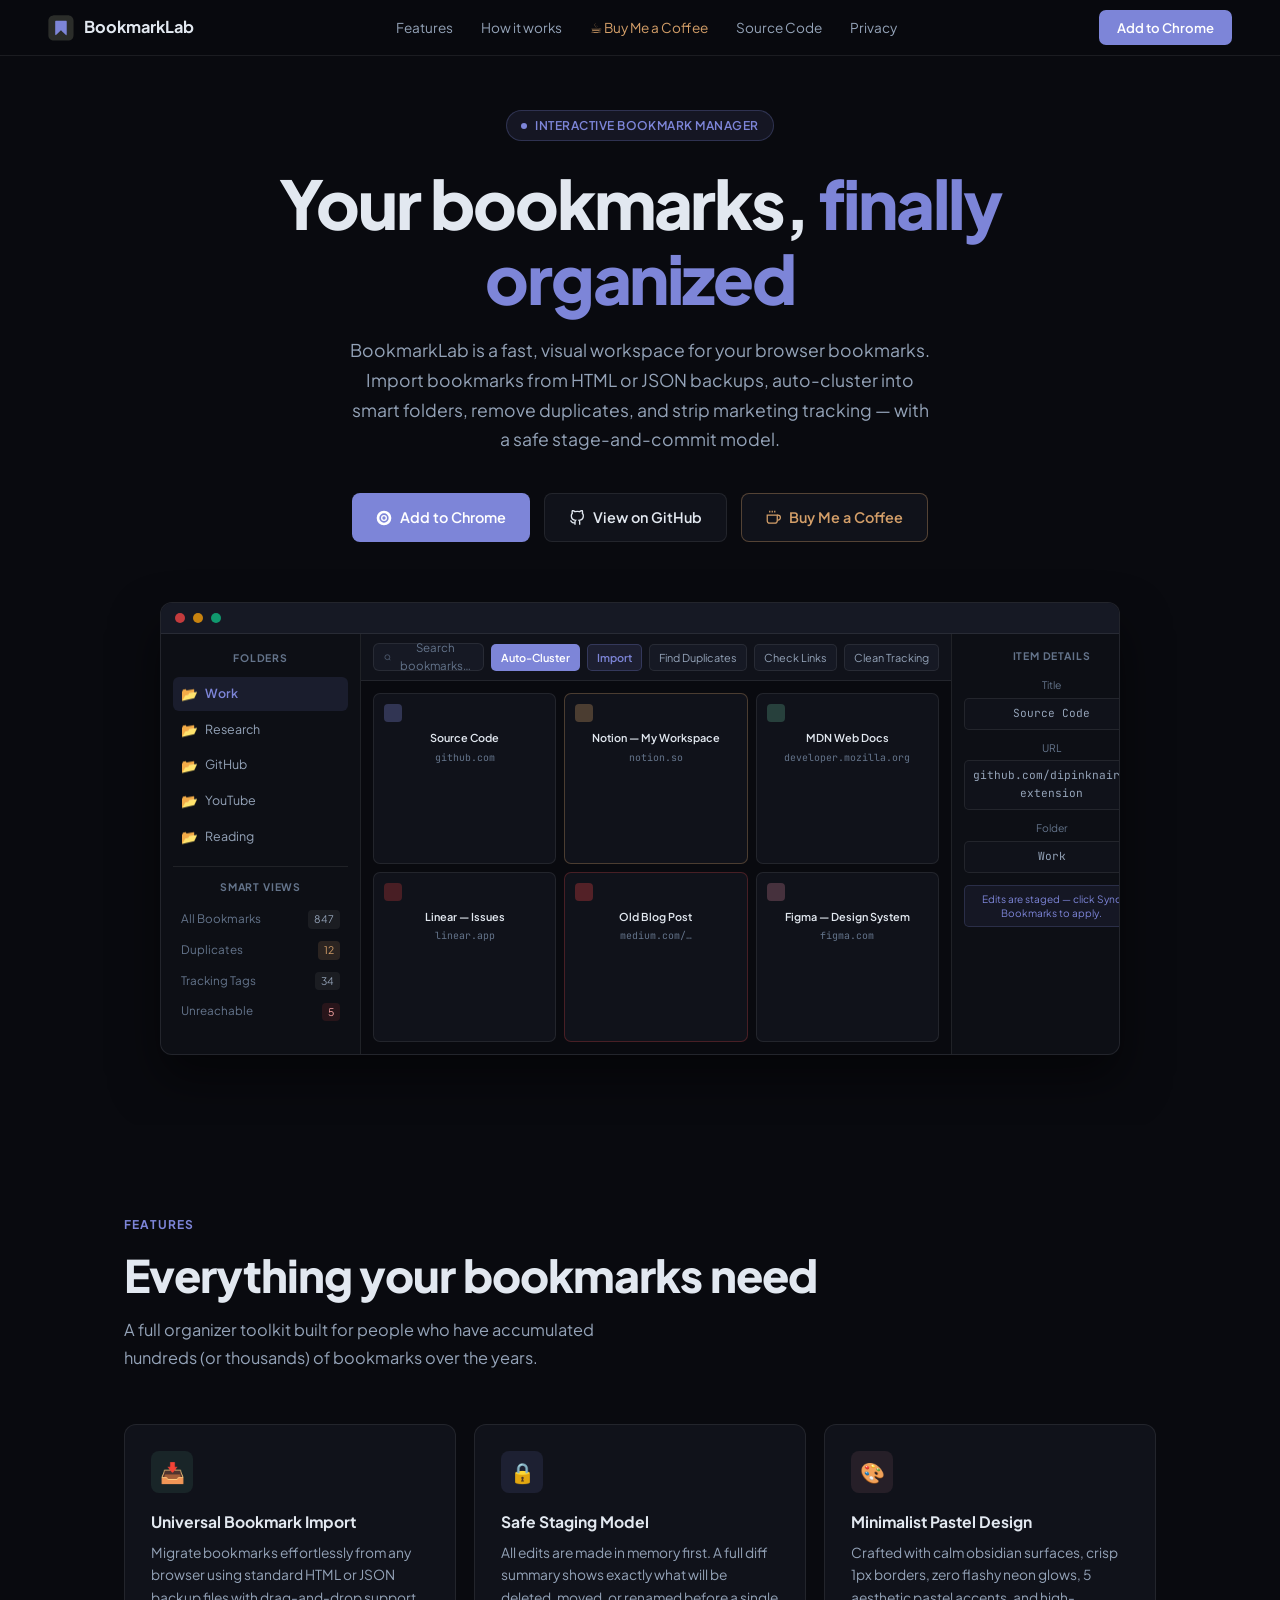
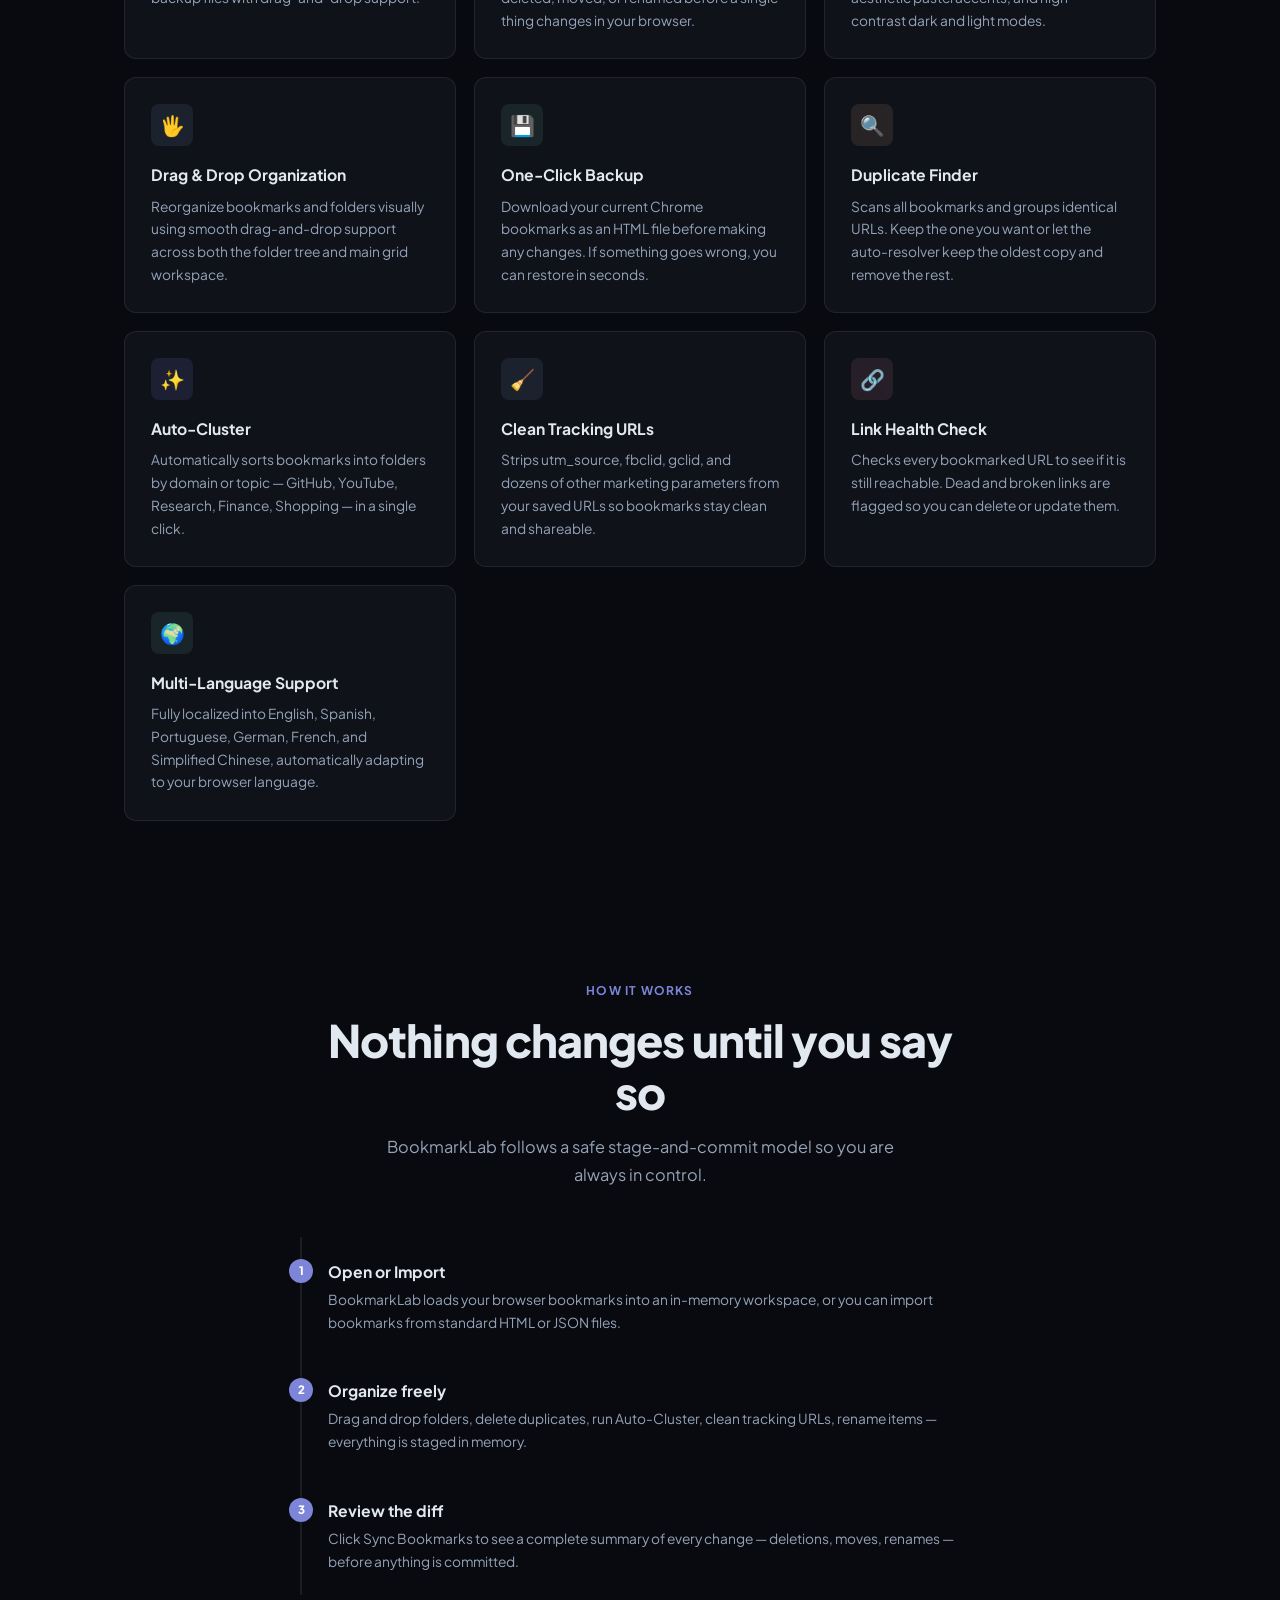
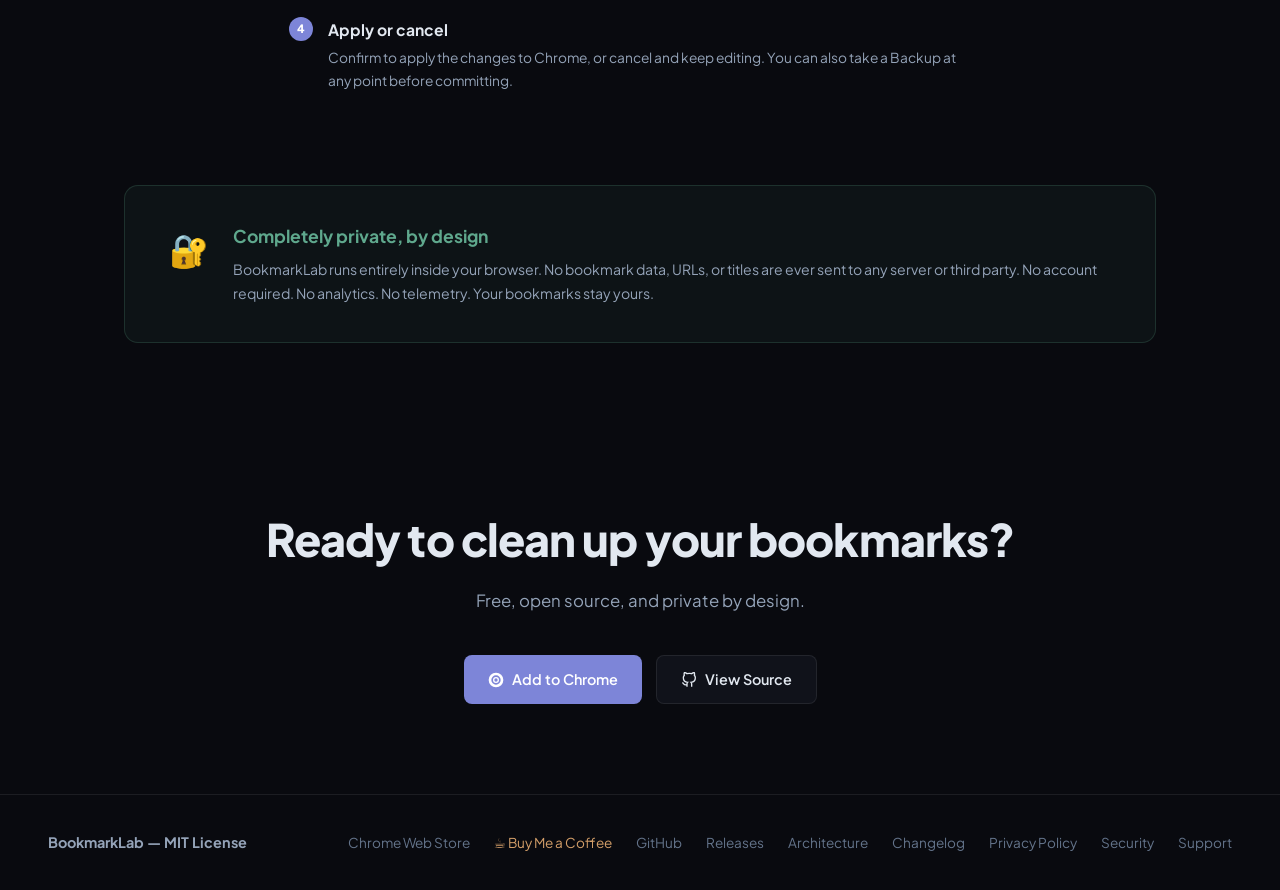
==== commit e0bc254c: "deploy: 42690b1790a40ef4453a2cd2e6e7f26b5f1da07a" ====
--- a/index.html
+++ b/index.html
@@ -3,591 +3,604 @@
 <head>
   <meta charset="UTF-8">
   <meta name="viewport" content="width=device-width, initial-scale=1.0">
-  <title>BookmarkLab — Chrome Bookmark Organizer</title>
-  <meta name="description" content="Organize, deduplicate, and clean your Chrome bookmarks. Review changes before syncing.">
-
+  <title>BookmarkLab — Interactive Bookmark Manager</title>
+  <meta name="description" content="Organize, import, deduplicate, and clean your browser bookmarks with a safe stage-and-commit workflow in a clean minimalist interface.">
+  <meta property="og:title" content="BookmarkLab — Interactive Bookmark Manager">
+  <meta property="og:description" content="Fast, privacy-respecting browser extension to import, organize, deduplicate, and clean bookmarks safely.">
+  <meta property="og:type" content="website">
   <link rel="preconnect" href="https://fonts.googleapis.com">
   <link rel="preconnect" href="https://fonts.gstatic.com" crossorigin>
   <link href="https://fonts.googleapis.com/css2?family=Plus+Jakarta+Sans:wght@400;500;600;700;800&family=JetBrains+Mono:wght@400;500&display=swap" rel="stylesheet">
-
-  <link rel="icon" type="image/svg+xml" href="icons/app-icon.svg">
-  <link rel="alternate icon" type="image/png" sizes="32x32" href="icons/icon32.png">
-  <link rel="stylesheet" href="css/styles.css">
-
   <style>
-    /* ── Sync badge on button ───────────────────────── */
-    #btn-sync { position: relative; }
-    #sync-change-count {
-      display: none;
-      position: absolute;
-      top: -7px; right: -7px;
-      background: #f59e0b;
-      color: #000;
-      font-size: 0.65rem;
-      font-weight: 800;
-      min-width: 18px;
-      height: 18px;
-      border-radius: 9px;
-      align-items: center;
-      justify-content: center;
-      padding: 0 5px;
-      line-height: 1;
-      box-shadow: 0 0 0 2px var(--bg-surface, #0f1117);
-    }
-
-    /* ── Diff summary in sync modal ─────────────────── */
-    .diff-summary { display: flex; flex-direction: column; gap: 8px; margin-bottom: 14px; }
-    .diff-row {
+    *, *::before, *::after { box-sizing: border-box; margin: 0; padding: 0; }
+
+    :root {
+      --bg: #090a0f;
+      --surface: #10121a;
+      --surface-2: #161924;
+      --border: rgba(255,255,255,0.08);
+      --border-subtle: rgba(255,255,255,0.04);
+      --pastel-primary: #7d85d8;
+      --pastel-sage: #5fa88d;
+      --pastel-mist: #6897bb;
+      --pastel-sand: #d49f69;
+      --pastel-rose: #c4798e;
+      --text: #e2e8f0;
+      --muted: #64748b;
+      --sub: #94a3b8;
+      --font: 'Plus Jakarta Sans', system-ui, sans-serif;
+      --mono: 'JetBrains Mono', monospace;
+    }
+
+    html { scroll-behavior: smooth; }
+
+    body {
+      font-family: var(--font);
+      background: var(--bg);
+      color: var(--text);
+      line-height: 1.6;
+      -webkit-font-smoothing: antialiased;
+    }
+
+    /* ── NAV ──────────────────────────────────────── */
+    nav {
+      position: fixed; top: 0; left: 0; right: 0; z-index: 100;
+      display: flex; align-items: center; justify-content: space-between;
+      padding: 0 48px;
+      height: 56px;
+      background: rgba(9,10,15,0.85);
+      backdrop-filter: blur(12px);
+      border-bottom: 1px solid var(--border);
+    }
+    .nav-brand {
       display: flex; align-items: center; gap: 10px;
-      background: var(--bg-modal-row, rgba(255,255,255,0.04));
-      border: 1px solid var(--border-color);
-      border-radius: 8px; padding: 10px 12px;
-      font-size: 0.85rem; color: var(--text-primary, #e2e8f0);
-    }
-    .diff-icon { font-size: 1.1rem; width: 22px; text-align: center; flex-shrink: 0; }
-    .diff-delete { border-left: 3px solid #ef4444; }
-    .diff-move   { border-left: 3px solid #f59e0b; }
-    .diff-update { border-left: 3px solid var(--accent-primary); }
-    .diff-create { border-left: 3px solid #10b981; }
-    .diff-warn {
-      font-size: 0.78rem;
-      color: var(--text-muted, #64748b);
-      background: rgba(245,158,11,0.08);
-      border: 1px solid rgba(245,158,11,0.2);
-      border-radius: 7px; padding: 9px 12px; line-height: 1.5;
-    }
-
-    /* ── Error drop zone ────────────────────────────── */
-    .error-drop-zone {
-      flex-direction: column; align-items: center; justify-content: center;
-      text-align: center; gap: 12px; padding: 40px 24px;
-    }
-    .error-drop-zone h2 { font-size: 1.2rem; color: #fca5a5; }
-    .error-drop-zone p  { font-size: 0.85rem; color: var(--text-muted, #64748b); max-width: 340px; }
-    #load-error-msg {
-      display: none;
-      font-size: 0.78rem;
-      background: rgba(239,68,68,0.08);
-      border: 1px solid rgba(239,68,68,0.25);
-      border-radius: 7px; padding: 10px 14px; color: #fca5a5;
-      max-width: 380px; line-height: 1.5;
-    }
-
-    /* ── Backup button styling ──────────────────────── */
-    .btn-backup {
-      background: var(--bg-surface-elevated);
-      border: 1px solid var(--border-color);
-      color: var(--text-primary);
-    }
-    .btn-backup:hover {
-      background: var(--bg-card-hover);
-      border-color: var(--border-color-hover);
-    }
-
-    /* ── Sync button styling ────────────────────────── */
-    .btn-sync {
-      background: var(--accent-primary);
-      border: 1px solid var(--accent-primary);
-      color: #ffffff;
-      font-weight: 600;
-      box-shadow: var(--shadow-sm);
-    }
-    .btn-sync:hover {
-      background: var(--accent-primary-hover);
-      border-color: var(--accent-primary-hover);
-      box-shadow: var(--shadow-sm);
-    }
-    .btn-sync:disabled {
-      opacity: 0.45;
-      cursor: not-allowed;
-      box-shadow: none;
+      font-weight: 700; font-size: 1.02rem; color: var(--text);
+      text-decoration: none;
+    }
+    .nav-brand svg { width: 26px; height: 26px; flex-shrink: 0; }
+    .nav-brand .logo-tile { fill: #2B2D2A; }
+    .nav-brand .logo-ribbon { fill: var(--pastel-primary); }
+    .nav-links { display: flex; gap: 28px; }
+    .nav-links a {
+      font-size: 0.85rem; color: var(--sub);
+      text-decoration: none; transition: color 0.2s;
+    }
+    .nav-links a:hover { color: var(--text); }
+    .nav-cta {
+      background: var(--pastel-primary);
+      color: #fff; font-size: 0.82rem; font-weight: 600;
+      padding: 7px 18px; border-radius: 7px;
+      text-decoration: none;
+      transition: opacity 0.2s, transform 0.2s;
+    }
+    .nav-cta:hover { opacity: 0.9; transform: translateY(-1px); }
+
+    /* ── HERO ─────────────────────────────────────── */
+    .hero {
+      min-height: 100vh;
+      display: flex; flex-direction: column;
+      align-items: center; justify-content: center;
+      text-align: center;
+      padding: 110px 24px 70px;
+      position: relative;
+      overflow: hidden;
+    }
+    .hero-badge {
+      display: inline-flex; align-items: center; gap: 8px;
+      background: rgba(125,133,216,0.1);
+      border: 1px solid rgba(125,133,216,0.25);
+      color: var(--pastel-primary);
+      font-size: 0.75rem; font-weight: 600;
+      padding: 5px 14px; border-radius: 100px;
+      margin-bottom: 24px;
+      letter-spacing: 0.04em; text-transform: uppercase;
+    }
+    .hero-badge span { width: 6px; height: 6px; background: var(--pastel-primary); border-radius: 50%; display: inline-block; }
+    h1 {
+      font-size: clamp(2.4rem, 5.5vw, 4.2rem);
+      font-weight: 800; line-height: 1.12;
+      letter-spacing: -0.03em;
+      max-width: 820px;
+      margin-bottom: 20px;
+    }
+    h1 em {
+      font-style: normal;
+      color: var(--pastel-primary);
+    }
+    .hero-sub {
+      font-size: 1.1rem; color: var(--sub);
+      max-width: 580px; margin-bottom: 38px; line-height: 1.7;
+    }
+    .hero-buttons {
+      display: flex; gap: 14px; flex-wrap: wrap; justify-content: center;
+    }
+    .btn-primary {
+      display: inline-flex; align-items: center; gap: 8px;
+      background: var(--pastel-primary);
+      color: #fff; font-weight: 600; font-size: 0.9rem;
+      padding: 12px 24px; border-radius: 8px;
+      text-decoration: none;
+      transition: opacity 0.2s, transform 0.2s;
+    }
+    .btn-primary:hover { opacity: 0.92; transform: translateY(-1px); }
+    .btn-secondary {
+      display: inline-flex; align-items: center; gap: 8px;
+      background: var(--surface);
+      border: 1px solid var(--border);
+      color: var(--text); font-weight: 600; font-size: 0.9rem;
+      padding: 12px 24px; border-radius: 8px;
+      text-decoration: none;
+      transition: background 0.2s, transform 0.2s;
+    }
+    .btn-secondary:hover { background: var(--surface-2); transform: translateY(-1px); }
+
+    /* ── SCREENSHOT MOCKUP ────────────────────────── */
+    .mockup-wrap {
+      margin-top: 60px;
+      max-width: 960px; width: 100%;
+      position: relative;
+    }
+    .mockup-frame {
+      background: var(--surface);
+      border: 1px solid var(--border);
+      border-radius: 12px;
+      overflow: hidden;
+      box-shadow: 0 24px 48px rgba(0,0,0,0.5);
+    }
+    .mockup-titlebar {
+      background: var(--surface-2);
+      padding: 10px 14px;
+      display: flex; align-items: center; gap: 8px;
+      border-bottom: 1px solid var(--border);
+    }
+    .dot { width: 10px; height: 10px; border-radius: 50%; }
+    .dot-r { background: #ef4444; opacity: 0.8; }
+    .dot-y { background: #f59e0b; opacity: 0.8; }
+    .dot-g { background: #10b981; opacity: 0.8; }
+    .mockup-inner {
+      display: grid;
+      grid-template-columns: 200px 1fr 200px;
+      height: 420px;
+    }
+    .mock-sidebar {
+      background: rgba(0,0,0,0.18);
+      border-right: 1px solid var(--border);
+      padding: 16px 12px;
+    }
+    .mock-sidebar-title { font-size: 0.65rem; font-weight: 700; color: var(--muted); letter-spacing: 0.08em; text-transform: uppercase; margin-bottom: 10px; padding: 0 4px; }
+    .mock-folder {
+      display: flex; align-items: center; gap: 7px;
+      padding: 6px 8px; border-radius: 6px;
+      font-size: 0.78rem; color: var(--sub);
+      cursor: default; margin-bottom: 2px;
+    }
+    .mock-folder.active { background: rgba(125,133,216,0.12); color: var(--pastel-primary); font-weight: 600; }
+    .mock-folder-icon { font-size: 0.85rem; }
+    .mock-divider { height: 1px; background: var(--border); margin: 12px 0; }
+    .mock-view-item {
+      display: flex; align-items: center; justify-content: space-between;
+      padding: 5px 8px; border-radius: 5px;
+      font-size: 0.73rem; color: var(--muted); margin-bottom: 2px;
+      cursor: default;
+    }
+    .mock-view-item span { font-size: 0.65rem; background: rgba(255,255,255,0.06); padding: 1px 6px; border-radius: 4px; color: var(--sub); }
+    .mock-view-item.warn span { background: rgba(212,159,105,0.15); color: var(--pastel-sand); }
+    .mock-view-item.danger span { background: rgba(239,68,68,0.12); color: #fca5a5; }
+
+    .mock-main { display: flex; flex-direction: column; background: var(--bg); }
+    .mock-toolbar {
+      padding: 9px 12px;
+      display: flex; align-items: center; gap: 7px;
+      border-bottom: 1px solid var(--border);
+      background: var(--surface);
+    }
+    .mock-search {
+      flex: 1; height: 28px; border-radius: 6px;
+      background: var(--surface-2); border: 1px solid var(--border);
+      display: flex; align-items: center; gap: 7px; padding: 0 10px;
+      font-size: 0.72rem; color: var(--muted);
+    }
+    .mock-btn {
+      padding: 4px 9px; border-radius: 5px;
+      background: var(--surface-2); border: 1px solid var(--border);
+      font-size: 0.68rem; color: var(--sub); white-space: nowrap;
+    }
+    .mock-btn.accent { background: var(--pastel-primary); border: 1px solid transparent; color: #fff; font-weight: 600; }
+    .mock-grid {
+      display: grid; grid-template-columns: repeat(3, 1fr);
+      gap: 8px; padding: 12px; flex: 1; overflow: hidden;
+    }
+    .mock-card {
+      background: var(--surface); border: 1px solid var(--border);
+      border-radius: 7px; padding: 10px;
+    }
+    .mock-card-fav { width: 18px; height: 18px; border-radius: 4px; background: rgba(255,255,255,0.08); margin-bottom: 7px; }
+    .mock-card-title { font-size: 0.68rem; font-weight: 600; color: var(--text); margin-bottom: 3px; white-space: nowrap; overflow: hidden; text-overflow: ellipsis; }
+    .mock-card-url { font-size: 0.62rem; color: var(--muted); font-family: var(--mono); white-space: nowrap; overflow: hidden; text-overflow: ellipsis; }
+    .mock-card.dup { border-color: rgba(212,159,105,0.3); }
+    .mock-card.broken { border-color: rgba(239,68,68,0.25); }
+
+    .mock-inspector {
+      border-left: 1px solid var(--border);
+      padding: 14px 12px;
+      background: rgba(0,0,0,0.18);
+    }
+    .mock-insp-title { font-size: 0.65rem; font-weight: 700; color: var(--muted); letter-spacing: 0.08em; text-transform: uppercase; margin-bottom: 12px; }
+    .mock-insp-label { font-size: 0.65rem; color: var(--muted); margin-bottom: 4px; margin-top: 10px; }
+    .mock-insp-field { background: var(--surface); border: 1px solid var(--border); border-radius: 5px; padding: 6px 8px; font-size: 0.7rem; color: var(--sub); font-family: var(--mono); width: 100%; }
+    .mock-insp-badge { margin-top: 12px; background: rgba(125,133,216,0.08); border: 1px solid rgba(125,133,216,0.2); border-radius: 5px; padding: 6px 8px; font-size: 0.63rem; color: var(--pastel-primary); line-height: 1.4; }
+
+    /* ── FEATURES ─────────────────────────────────── */
+    section { padding: 90px 24px; max-width: 1080px; margin: 0 auto; }
+    .section-label {
+      font-size: 0.75rem; font-weight: 700; letter-spacing: 0.1em;
+      text-transform: uppercase; color: var(--pastel-primary);
+      margin-bottom: 14px;
+    }
+    .section-title {
+      font-size: clamp(1.8rem, 4vw, 2.8rem);
+      font-weight: 800; letter-spacing: -0.02em;
+      margin-bottom: 16px; line-height: 1.15;
+    }
+    .section-sub { font-size: 1.02rem; color: var(--sub); max-width: 540px; line-height: 1.7; margin-bottom: 52px; }
+
+    .features-grid { display: grid; grid-template-columns: repeat(auto-fit, minmax(300px, 1fr)); gap: 18px; }
+    .feature-card {
+      background: var(--surface);
+      border: 1px solid var(--border);
+      border-radius: 12px; padding: 26px;
+      transition: border-color 0.2s, transform 0.2s;
+    }
+    .feature-card:hover { border-color: rgba(125,133,216,0.35); transform: translateY(-2px); }
+    .feature-icon {
+      width: 42px; height: 42px; border-radius: 8px;
+      display: flex; align-items: center; justify-content: center;
+      margin-bottom: 16px;
+      font-size: 1.25rem;
+    }
+    .feature-icon.lavender { background: rgba(125,133,216,0.12); }
+    .feature-icon.sage { background: rgba(95,168,141,0.12); }
+    .feature-icon.mist { background: rgba(104,151,187,0.12); }
+    .feature-icon.sand { background: rgba(212,159,105,0.12); }
+    .feature-icon.rose { background: rgba(196,121,142,0.12); }
+    .feature-card h3 { font-size: 0.98rem; font-weight: 700; margin-bottom: 8px; color: var(--text); }
+    .feature-card p { font-size: 0.86rem; color: var(--sub); line-height: 1.65; }
+
+    /* ── HOW IT WORKS ─────────────────────────────── */
+    .how-section { padding: 70px 24px; }
+    .how-inner { max-width: 680px; margin: 0 auto; text-align: center; }
+    .steps { display: flex; flex-direction: column; gap: 0; margin-top: 48px; text-align: left; }
+    .step {
+      display: flex; gap: 20px; padding: 22px 0;
+      border-left: 2px solid var(--border); padding-left: 26px;
+      position: relative;
+    }
+    .step::before {
+      content: attr(data-n);
+      position: absolute; left: -13px; top: 22px;
+      width: 24px; height: 24px;
+      background: var(--pastel-primary); color: #fff;
+      font-size: 0.72rem; font-weight: 800;
+      border-radius: 50%;
+      display: flex; align-items: center; justify-content: center;
+    }
+    .step:last-child { border-left-color: transparent; }
+    .step-body h4 { font-size: 0.98rem; font-weight: 700; margin-bottom: 5px; color: var(--text); }
+    .step-body p { font-size: 0.86rem; color: var(--sub); line-height: 1.65; }
+
+    /* ── PRIVACY CALLOUT ──────────────────────────── */
+    .privacy-banner {
+      margin: 0 24px 70px;
+      max-width: 1080px;
+      margin-left: auto; margin-right: auto;
+      background: rgba(95,168,141,0.06);
+      border: 1px solid rgba(95,168,141,0.2);
+      border-radius: 14px; padding: 36px 44px;
+      display: flex; align-items: flex-start; gap: 24px;
+    }
+    .privacy-icon { font-size: 2rem; flex-shrink: 0; margin-top: 2px; }
+    .privacy-banner h3 { font-size: 1.1rem; font-weight: 700; color: var(--pastel-sage); margin-bottom: 8px; }
+    .privacy-banner p { font-size: 0.88rem; color: var(--sub); line-height: 1.7; }
+
+    /* ── CTA ──────────────────────────────────────── */
+    .cta-section {
+      text-align: center; padding: 90px 24px;
+      position: relative;
+    }
+    .cta-section h2 { font-size: clamp(1.8rem, 4vw, 2.8rem); font-weight: 800; letter-spacing: -0.02em; margin-bottom: 14px; }
+    .cta-section p { font-size: 1.05rem; color: var(--sub); margin-bottom: 40px; }
+
+    /* ── FOOTER ───────────────────────────────────── */
+    footer {
+      border-top: 1px solid var(--border);
+      padding: 36px 48px;
+      display: flex; align-items: center; justify-content: space-between;
+      flex-wrap: wrap; gap: 16px;
+    }
+    .footer-brand { font-weight: 700; font-size: 0.9rem; color: var(--sub); }
+    .footer-links { display: flex; gap: 24px; }
+    .footer-links a { font-size: 0.85rem; color: var(--muted); text-decoration: none; transition: color 0.2s; }
+    .footer-links a:hover { color: var(--text); }
+
+    @media (max-width: 768px) {
+      nav { padding: 0 20px; }
+      .nav-links { display: none; }
+      .mockup-inner { grid-template-columns: 1fr; }
+      .mock-sidebar, .mock-inspector { display: none; }
+      .privacy-banner { flex-direction: column; padding: 28px 24px; }
+      footer { flex-direction: column; align-items: flex-start; }
     }
   </style>
 </head>
-<body class="dark-theme">
-  <div id="app" class="app-container">
-
-    <!-- ── Header ─────────────────────────────────────────────────────────── -->
-    <header class="app-header">
-      <div class="header-left">
-        <div class="brand">
-          <div class="logo-icon" title="BookmarkLab">
-            <svg width="28" height="28" viewBox="130 130 768 768" fill="none" xmlns="http://www.w3.org/2000/svg">
-              <path class="logo-tile" fill="var(--logo-tile-bg, #2B2D2A)" d="M282.151 141.207C291.786 140.545 305.557 140.889 315.428 140.889L374.283 140.906L556.369 140.911L684.73 140.918L720.703 140.888C733.162 140.879 745.12 140.648 757.49 142.655C829.034 154.265 883.894 216.582 885.049 289.354C885.207 299.277 885.3 309.178 885.362 319.092C885.482 342.14 885.484 365.189 885.371 388.237L885.338 561.174L885.184 686.166C885.093 717.323 887.623 748.333 877.836 778.272C857.794 839.587 809.516 876.657 746.101 884.379C745.172 884.476 744.241 884.56 743.309 884.631C733.605 885.382 720.912 885.021 710.948 885.017L658.028 885.012L488.055 885.005L348.899 884.964L309.32 885.005C294.341 885.023 281.655 885.378 266.755 882.79C239.149 877.929 213.397 865.614 192.284 847.176C162.414 821.168 143.986 784.444 140.986 744.952C140.168 733.709 140.499 719.841 140.496 708.399L140.49 649.413L140.461 464.135L140.448 340.745L140.424 304.613C140.421 290.909 140.038 280.915 142.358 267.214C146.88 240.1 158.763 214.748 176.709 193.926C204.284 162.084 240.189 144.252 282.151 141.207Z"/>
-              <path class="logo-ribbon" fill="var(--accent-primary)" d="M361.332 298.153L361.987 298.119C381.853 297.185 407.778 297.865 427.893 297.864L550.249 297.869L625.846 297.95C638.609 297.932 651.955 297.72 664.716 298.158C669.124 298.66 673.466 300.885 676.7 303.877C680.948 307.807 683.087 313.669 683.154 319.409C683.511 350.145 683.293 380.885 683.227 411.623L683.262 560.206L683.295 656.699L683.318 685.905C683.36 696.396 685.26 710.953 677.613 718.856C674.049 722.606 669.08 724.695 663.907 724.618C661.588 724.589 657.568 723.694 655.869 722.209C649.002 716.206 641.742 708.657 635.274 702.213L588.973 655.9L547.448 614.42C535.871 602.961 523.61 591.196 512.515 579.285C488.486 604.37 461.586 630.302 436.843 655.103L398.052 693.898C389.472 702.524 376.566 716.526 366.401 724.008C363.896 725.852 355.822 724.192 352.841 722.341C341.635 715.384 342.211 703.881 342.582 692.385C342.705 686.355 342.592 679.934 342.598 673.847L342.579 596.349L342.566 412.368L342.673 350.435C342.686 340.638 342.516 330.833 342.621 321.036C342.753 308.648 349.025 300.509 361.332 298.153Z"/>
-            </svg>
+<body>
+
+  <!-- Nav -->
+  <nav>
+    <a class="nav-brand" href="#">
+      <svg width="26" height="26" viewBox="130 130 768 768" fill="none" xmlns="http://www.w3.org/2000/svg">
+        <path class="logo-tile" fill="#2B2D2A" d="M282.151 141.207C291.786 140.545 305.557 140.889 315.428 140.889L374.283 140.906L556.369 140.911L684.73 140.918L720.703 140.888C733.162 140.879 745.12 140.648 757.49 142.655C829.034 154.265 883.894 216.582 885.049 289.354C885.207 299.277 885.3 309.178 885.362 319.092C885.482 342.14 885.484 365.189 885.371 388.237L885.338 561.174L885.184 686.166C885.093 717.323 887.623 748.333 877.836 778.272C857.794 839.587 809.516 876.657 746.101 884.379C745.172 884.476 744.241 884.56 743.309 884.631C733.605 885.382 720.912 885.021 710.948 885.017L658.028 885.012L488.055 885.005L348.899 884.964L309.32 885.005C294.341 885.023 281.655 885.378 266.755 882.79C239.149 877.929 213.397 865.614 192.284 847.176C162.414 821.168 143.986 784.444 140.986 744.952C140.168 733.709 140.499 719.841 140.496 708.399L140.49 649.413L140.461 464.135L140.448 340.745L140.424 304.613C140.421 290.909 140.038 280.915 142.358 267.214C146.88 240.1 158.763 214.748 176.709 193.926C204.284 162.084 240.189 144.252 282.151 141.207Z"/>
+        <path class="logo-ribbon" fill="var(--pastel-primary)" d="M361.332 298.153L361.987 298.119C381.853 297.185 407.778 297.865 427.893 297.864L550.249 297.869L625.846 297.95C638.609 297.932 651.955 297.72 664.716 298.158C669.124 298.66 673.466 300.885 676.7 303.877C680.948 307.807 683.087 313.669 683.154 319.409C683.511 350.145 683.293 380.885 683.227 411.623L683.262 560.206L683.295 656.699L683.318 685.905C683.36 696.396 685.26 710.953 677.613 718.856C674.049 722.606 669.08 724.695 663.907 724.618C661.588 724.589 657.568 723.694 655.869 722.209C649.002 716.206 641.742 708.657 635.274 702.213L588.973 655.9L547.448 614.42C535.871 602.961 523.61 591.196 512.515 579.285C488.486 604.37 461.586 630.302 436.843 655.103L398.052 693.898C389.472 702.524 376.566 716.526 366.401 724.008C363.896 725.852 355.822 724.192 352.841 722.341C341.635 715.384 342.211 703.881 342.582 692.385C342.705 686.355 342.592 679.934 342.598 673.847L342.579 596.349L342.566 412.368L342.673 350.435C342.686 340.638 342.516 330.833 342.621 321.036C342.753 308.648 349.025 300.509 361.332 298.153Z"/>
+      </svg>
+      BookmarkLab
+    </a>
+    <div class="nav-links">
+      <a href="#features">Features</a>
+      <a href="#how-it-works">How it works</a>
+      <a href="https://buymeacoffee.com/dipinknair619" target="_blank" rel="noopener noreferrer" style="color:var(--pastel-sand);">☕ Buy Me a Coffee</a>
+      <a href="https://github.com/dipinknair/bookmarklab-extension" target="_blank" title="Source Code">Source Code</a>
+      <a href="https://github.com/dipinknair/bookmarklab-extension/blob/main/PRIVACY_POLICY.md" target="_blank">Privacy</a>
+    </div>
+    <a class="nav-cta" href="https://chromewebstore.google.com/detail/bookmarklab/lppfdghjnnndidlpfddfngijmfbfkflm" target="_blank">Add to Chrome</a>
+  </nav>
+
+  <!-- Hero -->
+  <div class="hero">
+    <div class="hero-badge"><span></span> Interactive Bookmark Manager</div>
+    <h1>Your bookmarks, <em>finally organized</em></h1>
+    <p class="hero-sub">
+      BookmarkLab is a fast, visual workspace for your browser bookmarks. Import bookmarks from HTML or JSON backups, auto-cluster into smart folders, remove duplicates, and strip marketing tracking — with a safe stage-and-commit model.
+    </p>
+    <div class="hero-buttons">
+      <a class="btn-primary" href="https://chromewebstore.google.com/detail/bookmarklab/lppfdghjnnndidlpfddfngijmfbfkflm" target="_blank">
+        <svg width="16" height="16" viewBox="0 0 24 24" fill="none" stroke="currentColor" stroke-width="2"><path d="M12 2a10 10 0 1 0 10 10A10 10 0 0 0 12 2zm0 18a8 8 0 1 1 8-8 8 8 0 0 1-8 8z"/><circle cx="12" cy="12" r="3.5"/></svg>
+        Add to Chrome
+      </a>
+      <a class="btn-secondary" href="https://github.com/dipinknair/bookmarklab-extension" target="_blank">
+        <svg width="16" height="16" viewBox="0 0 24 24" fill="none" stroke="currentColor" stroke-width="2"><path d="M9 19c-5 1.5-5-2.5-7-3m14 6v-3.87a3.37 3.37 0 0 0-.94-2.61c3.14-.35 6.44-1.54 6.44-7A5.44 5.44 0 0 0 20 4.77 5.07 5.07 0 0 0 19.91 1S18.73.65 16 2.48a13.38 13.38 0 0 0-7 0C6.27.65 5.09 1 5.09 1A5.07 5.07 0 0 0 5 4.77a5.44 5.44 0 0 0-1.5 3.78c0 5.42 3.3 6.61 6.44 7A3.37 3.37 0 0 0 9 18.13V22"/></svg>
+        View on GitHub
+      </a>
+      <a class="btn-secondary" href="https://buymeacoffee.com/dipinknair619" target="_blank" rel="noopener noreferrer" style="border-color:rgba(212,159,105,0.35); color:var(--pastel-sand);">
+        <svg width="15" height="15" viewBox="0 0 24 24" fill="none" stroke="currentColor" stroke-width="2"><path d="M18 8h1a4 4 0 0 1 0 8h-1"></path><path d="M2 8h16v9a4 4 0 0 1-4 4H6a4 4 0 0 1-4-4V8z"></path><line x1="6" y1="1" x2="6" y2="4"></line><line x1="10" y1="1" x2="10" y2="4"></line><line x1="14" y1="1" x2="14" y2="4"></line></svg>
+        Buy Me a Coffee
+      </a>
+    </div>
+
+    <!-- UI Mockup -->
+    <div class="mockup-wrap">
+      <div class="mockup-frame">
+        <div class="mockup-titlebar">
+          <div class="dot dot-r"></div>
+          <div class="dot dot-y"></div>
+          <div class="dot dot-g"></div>
+        </div>
+        <div class="mockup-inner">
+          <!-- Sidebar -->
+          <div class="mock-sidebar">
+            <div class="mock-sidebar-title">Folders</div>
+            <div class="mock-folder active"><span class="mock-folder-icon">📂</span> Work</div>
+            <div class="mock-folder"><span class="mock-folder-icon">📂</span> Research</div>
+            <div class="mock-folder"><span class="mock-folder-icon">📂</span> GitHub</div>
+            <div class="mock-folder"><span class="mock-folder-icon">📂</span> YouTube</div>
+            <div class="mock-folder"><span class="mock-folder-icon">📂</span> Reading</div>
+            <div class="mock-divider"></div>
+            <div class="mock-sidebar-title">Smart Views</div>
+            <div class="mock-view-item">All Bookmarks <span>847</span></div>
+            <div class="mock-view-item warn">Duplicates <span>12</span></div>
+            <div class="mock-view-item">Tracking Tags <span>34</span></div>
+            <div class="mock-view-item danger">Unreachable <span>5</span></div>
           </div>
-          <div class="brand-text">
-            <span class="brand-name" data-i18n="appName">BookmarkLab</span>
-            <span class="brand-tag" data-i18n="appBrandTag">Interactive Bookmark Manager</span>
+
+          <!-- Main -->
+          <div class="mock-main">
+            <div class="mock-toolbar">
+              <div class="mock-search">
+                <svg width="11" height="11" viewBox="0 0 24 24" fill="none" stroke="currentColor" stroke-width="2"><circle cx="11" cy="11" r="8"/><line x1="21" y1="21" x2="16.65" y2="16.65"/></svg>
+                Search bookmarks…
+              </div>
+              <div class="mock-btn accent">Auto-Cluster</div>
+              <div class="mock-btn" style="background:rgba(125,133,216,0.12); border-color:rgba(125,133,216,0.25); color:var(--pastel-primary); font-weight:600;">Import</div>
+              <div class="mock-btn">Find Duplicates</div>
+              <div class="mock-btn">Check Links</div>
+              <div class="mock-btn">Clean Tracking</div>
+            </div>
+            <div class="mock-grid">
+              <div class="mock-card">
+                <div class="mock-card-fav" style="background:rgba(125,133,216,0.3);"></div>
+                <div class="mock-card-title">Source Code</div>
+                <div class="mock-card-url">github.com</div>
+              </div>
+              <div class="mock-card dup">
+                <div class="mock-card-fav" style="background:rgba(212,159,105,0.3);"></div>
+                <div class="mock-card-title">Notion — My Workspace</div>
+                <div class="mock-card-url">notion.so</div>
+              </div>
+              <div class="mock-card">
+                <div class="mock-card-fav" style="background:rgba(95,168,141,0.3);"></div>
+                <div class="mock-card-title">MDN Web Docs</div>
+                <div class="mock-card-url">developer.mozilla.org</div>
+              </div>
+              <div class="mock-card">
+                <div class="mock-card-fav" style="background:rgba(239,68,68,0.25);"></div>
+                <div class="mock-card-title">Linear — Issues</div>
+                <div class="mock-card-url">linear.app</div>
+              </div>
+              <div class="mock-card broken">
+                <div class="mock-card-fav" style="background:rgba(239,68,68,0.3);"></div>
+                <div class="mock-card-title">Old Blog Post</div>
+                <div class="mock-card-url">medium.com/…</div>
+              </div>
+              <div class="mock-card">
+                <div class="mock-card-fav" style="background:rgba(196,121,142,0.3);"></div>
+                <div class="mock-card-title">Figma — Design System</div>
+                <div class="mock-card-url">figma.com</div>
+              </div>
+            </div>
+          </div>
+
+          <!-- Inspector -->
+          <div class="mock-inspector">
+            <div class="mock-insp-title">Item Details</div>
+            <div class="mock-insp-label">Title</div>
+            <div class="mock-insp-field">Source Code</div>
+            <div class="mock-insp-label">URL</div>
+            <div class="mock-insp-field">github.com/dipinknair/bookmarklab-extension</div>
+            <div class="mock-insp-label">Folder</div>
+            <div class="mock-insp-field">Work</div>
+            <div class="mock-insp-badge">Edits are staged — click Sync Bookmarks to apply.</div>
           </div>
         </div>
-
-        <div class="header-left-links">
-          <!-- Buy Me a Coffee Link -->
-          <a id="btn-coffee" href="https://buymeacoffee.com/dipinknair619" target="_blank" rel="noopener noreferrer" class="header-link-btn btn-coffee" title="Support BookmarkLab on Buy Me a Coffee" aria-label="Buy Me a Coffee">
-            <svg width="14" height="14" viewBox="0 0 24 24" fill="none" stroke="currentColor" stroke-width="2" stroke-linecap="round" stroke-linejoin="round">
-              <path d="M18 8h1a4 4 0 0 1 0 8h-1"></path>
-              <path d="M2 8h16v9a4 4 0 0 1-4 4H6a4 4 0 0 1-4-4V8z"></path>
-              <line x1="6" y1="1" x2="6" y2="4"></line>
-              <line x1="10" y1="1" x2="10" y2="4"></line>
-              <line x1="14" y1="1" x2="14" y2="4"></line>
-            </svg>
-            <span>Buy me a coffee</span>
-          </a>
-
-          <!-- GitHub Icon + Source Code -->
-          <a id="btn-github" href="https://github.com/dipinknair/bookmarklab-extension" target="_blank" rel="noopener noreferrer" class="header-link-btn btn-github" title="Source Code" aria-label="Source Code on GitHub">
-            <svg width="14" height="14" viewBox="0 0 24 24" fill="none" stroke="currentColor" stroke-width="2" stroke-linecap="round" stroke-linejoin="round">
-              <path d="M9 19c-5 1.5-5-2.5-7-3m14 6v-3.87a3.37 3.37 0 0 0-.94-2.61c3.14-.35 6.44-1.54 6.44-7A5.44 5.44 0 0 0 20 4.77 5.07 5.07 0 0 0 19.91 1S18.73.65 16 2.48a13.38 13.38 0 0 0-7 0C6.27.65 5.09 1 5.09 1A5.07 5.07 0 0 0 5 4.77a5.44 5.44 0 0 0-1.5 3.78c0 5.42 3.3 6.61 6.44 7A3.37 3.37 0 0 0 9 18.13V22"></path>
-            </svg>
-            <span data-i18n="sourceCode">Source Code</span>
-          </a>
-        </div>
-      </div>
-
-      <div class="header-actions">
-        <!-- Theme Accent Picker -->
-        <div class="theme-selector" title="Choose Accent Theme" data-i18n-title="themeChooseAccent">
-          <button class="theme-dot active" data-theme="purple" style="--dot-color: #858ee0;" title="Pastel Lavender (Default)"></button>
-          <button class="theme-dot" data-theme="emerald" style="--dot-color: #6eb49b;" title="Pastel Sage"></button>
-          <button class="theme-dot" data-theme="cyan" style="--dot-color: #6ba3c2;" title="Pastel Mist Blue"></button>
-          <button class="theme-dot" data-theme="gold" style="--dot-color: #d49f69;" title="Pastel Sand"></button>
-          <button class="theme-dot" data-theme="rose" style="--dot-color: #d28394;" title="Pastel Dusty Rose"></button>
-        </div>
-
-        <!-- Mode Toggle (Dark / Light) -->
-        <button class="theme-mode-btn" title="Switch Theme Mode" aria-label="Switch Theme Mode" data-i18n-title="themeSwitchMode" data-i18n-aria-label="themeSwitchMode">
-          <svg class="icon-sun" width="15" height="15" viewBox="0 0 24 24" fill="none" stroke="currentColor" stroke-width="2" stroke-linecap="round" stroke-linejoin="round">
-            <circle cx="12" cy="12" r="5"></circle>
-            <line x1="12" y1="1" x2="12" y2="3"></line>
-            <line x1="12" y1="21" x2="12" y2="23"></line>
-            <line x1="4.22" y1="4.22" x2="5.64" y2="5.64"></line>
-            <line x1="18.36" y1="18.36" x2="19.78" y2="19.78"></line>
-            <line x1="1" y1="12" x2="3" y2="12"></line>
-            <line x1="21" y1="12" x2="23" y2="12"></line>
-            <line x1="4.22" y1="19.78" x2="5.64" y2="18.36"></line>
-            <line x1="18.36" y1="5.64" x2="19.78" y2="4.22"></line>
-          </svg>
-          <svg class="icon-moon" width="15" height="15" viewBox="0 0 24 24" fill="none" stroke="currentColor" stroke-width="2" stroke-linecap="round" stroke-linejoin="round">
-            <path d="M21 12.79A9 9 0 1 1 11.21 3 7 7 0 0 0 21 12.79z"></path>
-          </svg>
-        </button>
-
-        <div class="divider-v"></div>
-
-        <!-- Undo / Redo -->
-        <button id="btn-undo" class="btn btn-icon" title="Undo (Cmd+Z)" data-i18n-title="undo" disabled>
-          <svg width="16" height="16" viewBox="0 0 24 24" fill="none" stroke="currentColor" stroke-width="2"><path d="M3 7v6h6"/><path d="M21 17a9 9 0 0 0-9-9 9 9 0 0 0-6 2.3L3 13"/></svg>
-        </button>
-        <button id="btn-redo" class="btn btn-icon" title="Redo (Cmd+Shift+Z)" data-i18n-title="redo" disabled>
-          <svg width="16" height="16" viewBox="0 0 24 24" fill="none" stroke="currentColor" stroke-width="2"><path d="M21 7v6h-6"/><path d="M3 17a9 9 0 0 1 9-9 9 9 0 0 1 6 2.3l3 2.7"/></svg>
-        </button>
-
-        <div class="divider-v"></div>
-
-        <!-- Hidden file input for import -->
-        <input type="file" id="file-import-input" accept=".html,.htm,.json" style="display:none;" />
-
-        <!-- Import -->
-        <button id="btn-import" class="btn btn-secondary" title="Import bookmarks from an HTML or JSON backup file" data-i18n-title="btnImportTooltip">
-          <svg width="15" height="15" viewBox="0 0 24 24" fill="none" stroke="currentColor" stroke-width="2"><path d="M21 15v4a2 2 0 0 1-2 2H5a2 2 0 0 1-2-2v-4"/><polyline points="17 8 12 3 7 8"/><line x1="12" y1="3" x2="12" y2="15"/></svg>
-          <span data-i18n="btnImport">Import</span>
-        </button>
-
-        <!-- Backup -->
-        <button id="btn-backup" class="btn btn-backup" title="Download your current Chrome bookmarks as an HTML backup file — do this before making changes" data-i18n-title="btnBackupTooltip">
-          <svg width="16" height="16" viewBox="0 0 24 24" fill="none" stroke="currentColor" stroke-width="2"><path d="M21 15v4a2 2 0 0 1-2 2H5a2 2 0 0 1-2-2v-4"/><polyline points="7 10 12 15 17 10"/><line x1="12" y1="15" x2="12" y2="3"/></svg>
-          <span data-i18n="btnBackup">Backup</span>
-        </button>
-
-        <!-- Sync Bookmarks -->
-        <button id="btn-sync" class="btn btn-sync" title="Review and apply your staged changes back to the browser" data-i18n-title="btnSyncTooltip" disabled>
-          <svg width="16" height="16" viewBox="0 0 24 24" fill="none" stroke="currentColor" stroke-width="2"><path d="M23 4v6h-6"/><path d="M1 20v-6h6"/><path d="M3.51 9a9 9 0 0 1 14.85-3.36L23 10M1 14l4.64 4.36A9 9 0 0 0 20.49 15"/></svg>
-          <span data-i18n="btnSync">Sync Bookmarks</span>
-          <span id="sync-change-count"></span>
-        </button>
-      </div>
-    </header>
-
-    <!-- ── Workspace ───────────────────────────────────────────────────────── -->
-    <div class="workspace">
-
-      <!-- Left Sidebar -->
-      <aside class="sidebar" id="sidebar">
-        <div class="sidebar-header">
-          <h2 class="sidebar-title" data-i18n="sidebarFolders">Folders</h2>
-          <div class="sidebar-tools">
-            <button id="btn-new-folder" class="btn-sm btn-ghost" title="New Folder" data-i18n-title="btnNewFolder">
-              <svg width="14" height="14" viewBox="0 0 24 24" fill="none" stroke="currentColor" stroke-width="2"><line x1="12" y1="5" x2="12" y2="19"/><line x1="5" y1="12" x2="19" y2="12"/></svg>
-            </button>
-            <button id="btn-expand-all" class="btn-sm btn-ghost" title="Expand All" data-i18n-title="btnExpandAll">
-              <svg width="14" height="14" viewBox="0 0 24 24" fill="none" stroke="currentColor" stroke-width="2"><polyline points="7 13 12 18 17 13"/><polyline points="7 6 12 11 17 6"/></svg>
-            </button>
-            <button id="btn-collapse-all" class="btn-sm btn-ghost" title="Collapse All" data-i18n-title="btnCollapseAll">
-              <svg width="14" height="14" viewBox="0 0 24 24" fill="none" stroke="currentColor" stroke-width="2"><polyline points="17 11 12 6 7 11"/><polyline points="17 18 12 13 7 18"/></svg>
-            </button>
-            <button id="btn-delete-active-tree-folder" class="btn-sm btn-ghost" title="Delete Selected Folder" data-i18n-title="btnDeleteFolder" style="color:#ef4444;">
-              <svg width="14" height="14" viewBox="0 0 24 24" fill="none" stroke="currentColor" stroke-width="2"><polyline points="3 6 5 6 21 6"/><path d="M19 6v14a2 2 0 0 1-2 2H7a2 2 0 0 1-2-2V6m3 0V4a2 2 0 0 1 2-2h4a2 2 0 0 1 2 2v2"/></svg>
-            </button>
+      </div>
+    </div>
+  </div>
+
+  <!-- Features -->
+  <section id="features">
+    <div class="section-label">Features</div>
+    <h2 class="section-title">Everything your bookmarks need</h2>
+    <p class="section-sub">A full organizer toolkit built for people who have accumulated hundreds (or thousands) of bookmarks over the years.</p>
+
+    <div class="features-grid">
+      <div class="feature-card">
+        <div class="feature-icon sage">📥</div>
+        <h3>Universal Bookmark Import</h3>
+        <p>Migrate bookmarks effortlessly from any browser using standard HTML or JSON backup files with drag-and-drop support.</p>
+      </div>
+      <div class="feature-card">
+        <div class="feature-icon lavender">🔒</div>
+        <h3>Safe Staging Model</h3>
+        <p>All edits are made in memory first. A full diff summary shows exactly what will be deleted, moved, or renamed before a single thing changes in your browser.</p>
+      </div>
+      <div class="feature-card">
+        <div class="feature-icon rose">🎨</div>
+        <h3>Minimalist Pastel Design</h3>
+        <p>Crafted with calm obsidian surfaces, crisp 1px borders, zero flashy neon glows, 5 aesthetic pastel accents, and high-contrast dark and light modes.</p>
+      </div>
+      <div class="feature-card">
+        <div class="feature-icon mist">🖐️</div>
+        <h3>Drag & Drop Organization</h3>
+        <p>Reorganize bookmarks and folders visually using smooth drag-and-drop support across both the folder tree and main grid workspace.</p>
+      </div>
+      <div class="feature-card">
+        <div class="feature-icon sage">💾</div>
+        <h3>One-Click Backup</h3>
+        <p>Download your current Chrome bookmarks as an HTML file before making any changes. If something goes wrong, you can restore in seconds.</p>
+      </div>
+      <div class="feature-card">
+        <div class="feature-icon sand">🔍</div>
+        <h3>Duplicate Finder</h3>
+        <p>Scans all bookmarks and groups identical URLs. Keep the one you want or let the auto-resolver keep the oldest copy and remove the rest.</p>
+      </div>
+      <div class="feature-card">
+        <div class="feature-icon lavender">✨</div>
+        <h3>Auto-Cluster</h3>
+        <p>Automatically sorts bookmarks into folders by domain or topic — GitHub, YouTube, Research, Finance, Shopping — in a single click.</p>
+      </div>
+      <div class="feature-card">
+        <div class="feature-icon mist">🧹</div>
+        <h3>Clean Tracking URLs</h3>
+        <p>Strips utm_source, fbclid, gclid, and dozens of other marketing parameters from your saved URLs so bookmarks stay clean and shareable.</p>
+      </div>
+      <div class="feature-card">
+        <div class="feature-icon rose">🔗</div>
+        <h3>Link Health Check</h3>
+        <p>Checks every bookmarked URL to see if it is still reachable. Dead and broken links are flagged so you can delete or update them.</p>
+      </div>
+      <div class="feature-card">
+        <div class="feature-icon sage">🌍</div>
+        <h3>Multi-Language Support</h3>
+        <p>Fully localized into English, Spanish, Portuguese, German, French, and Simplified Chinese, automatically adapting to your browser language.</p>
+      </div>
+    </div>
+  </section>
+
+  <!-- How it works -->
+  <div class="how-section" id="how-it-works">
+    <div class="how-inner">
+      <div class="section-label" style="text-align:center;">How it works</div>
+      <h2 class="section-title">Nothing changes until you say so</h2>
+      <p class="section-sub" style="margin:0 auto 0;">BookmarkLab follows a safe stage-and-commit model so you are always in control.</p>
+
+      <div class="steps">
+        <div class="step" data-n="1">
+          <div class="step-body">
+            <h4>Open or Import</h4>
+            <p>BookmarkLab loads your browser bookmarks into an in-memory workspace, or you can import bookmarks from standard HTML or JSON files.</p>
           </div>
         </div>
-
-        <div class="tree-container" id="tree-root"></div>
-
-        <div class="smart-views-section">
-          <div class="section-subtitle" data-i18n="smartViews">Smart Views</div>
-          <ul class="smart-views-list">
-            <li class="smart-view-item active" data-view="all">
-              <svg width="15" height="15" viewBox="0 0 24 24" fill="none" stroke="currentColor" stroke-width="2"><rect x="3" y="3" width="7" height="7"/><rect x="14" y="3" width="7" height="7"/><rect x="14" y="14" width="7" height="7"/><rect x="3" y="14" width="7" height="7"/></svg>
-              <span data-i18n="viewAllBookmarks">All Bookmarks</span>
-              <span class="badge" id="count-all">0</span>
-            </li>
-            <li class="smart-view-item" data-view="duplicates">
-              <svg width="15" height="15" viewBox="0 0 24 24" fill="none" stroke="currentColor" stroke-width="2"><rect x="9" y="9" width="13" height="13" rx="2" ry="2"/><path d="M5 15H4a2 2 0 0 1-2-2V4a2 2 0 0 1 2-2h9a2 2 0 0 1 2 2v1"/></svg>
-              <span data-i18n="viewDuplicates">Duplicates</span>
-              <span class="badge badge-warning" id="count-duplicates">0</span>
-            </li>
-            <li class="smart-view-item" data-view="uncategorized">
-              <svg width="15" height="15" viewBox="0 0 24 24" fill="none" stroke="currentColor" stroke-width="2"><path d="M22 19a2 2 0 0 1-2 2H4a2 2 0 0 1-2-2V5a2 2 0 0 1 2-2h5l2 3h9a2 2 0 0 1 2 2z"/><line x1="12" y1="11" x2="12" y2="17"/></svg>
-              <span data-i18n="viewUncategorized">Uncategorized</span>
-              <span class="badge" id="count-uncategorized">0</span>
-            </li>
-            <li class="smart-view-item" data-view="dirty-urls">
-              <svg width="15" height="15" viewBox="0 0 24 24" fill="none" stroke="currentColor" stroke-width="2"><path d="M10 13a5 5 0 0 0 7.54.54l3-3a5 5 0 0 0-7.07-7.07l-1.72 1.71"/><path d="M14 11a5 5 0 0 0-7.54-.54l-3 3a5 5 0 0 0 7.07 7.07l1.71-1.71"/></svg>
-              <span data-i18n="viewDirtyUrls">With Tracking Tags</span>
-              <span class="badge badge-info" id="count-dirty-urls">0</span>
-            </li>
-            <li class="smart-view-item" data-view="broken-links">
-              <svg width="15" height="15" viewBox="0 0 24 24" fill="none" stroke="currentColor" stroke-width="2"><circle cx="12" cy="12" r="10"/><line x1="12" y1="8" x2="12" y2="12"/><line x1="12" y1="16" x2="12.01" y2="16"/></svg>
-              <span data-i18n="viewBrokenLinks">Unreachable Links</span>
-              <span class="badge badge-danger" id="count-broken-links" style="background:rgba(239,68,68,0.2);color:#fca5a5;">0</span>
-            </li>
-          </ul>
-        </div>
-      </aside>
-
-      <div class="sidebar-resizer" id="sidebar-resizer"></div>
-
-      <!-- Center Panel -->
-      <main class="main-content">
-        <div class="toolbar">
-          <div class="search-box">
-            <svg class="search-icon" width="16" height="16" viewBox="0 0 24 24" fill="none" stroke="currentColor" stroke-width="2"><circle cx="11" cy="11" r="8"/><line x1="21" y1="21" x2="16.65" y2="16.65"/></svg>
-            <input type="text" id="search-input" placeholder="Search by title, URL, tag or domain…" data-i18n-placeholder="searchPlaceholder" autocomplete="off">
-            <button id="search-clear" class="btn-clear" style="display:none;">&times;</button>
-          </div>
-
-          <div class="toolbar-tools">
-            <button id="btn-auto-cluster" class="btn btn-accent" title="Auto-organize into folders by domain or topic" data-i18n-title="btnAutoClusterTooltip">
-              <svg width="15" height="15" viewBox="0 0 24 24" fill="none" stroke="currentColor" stroke-width="2"><path d="M12 2v20M17 5H9.5a3.5 3.5 0 0 0 0 7h5a3.5 3.5 0 0 1 0 7H6"/></svg>
-              <span data-i18n="btnAutoCluster">Auto-Cluster</span>
-            </button>
-
-            <button id="btn-dedupe" class="btn btn-secondary" title="Find & remove duplicate bookmarks" data-i18n-title="btnFindDuplicatesTooltip">
-              <svg width="15" height="15" viewBox="0 0 24 24" fill="none" stroke="currentColor" stroke-width="2"><rect x="9" y="9" width="13" height="13" rx="2" ry="2"/><path d="M5 15H4a2 2 0 0 1-2-2V4a2 2 0 0 1 2-2h9a2 2 0 0 1 2 2v1"/></svg>
-              <span data-i18n="btnFindDuplicates">Find Duplicates</span>
-            </button>
-
-            <button id="btn-check-links" class="btn btn-secondary" title="Check all links are reachable" data-i18n-title="btnCheckLinksTooltip">
-              <svg width="15" height="15" viewBox="0 0 24 24" fill="none" stroke="currentColor" stroke-width="2"><path d="M22 11.08V12a10 10 0 1 1-5.93-9.14"/><polyline points="22 4 12 14.01 9 11.01"/></svg>
-              <span data-i18n="btnCheckLinks">Check Links</span>
-            </button>
-
-            <button id="btn-clean-params" class="btn btn-ghost" title="Strip utm_*, fbclid, gclid tracking params from all URLs" data-i18n-title="btnCleanTrackingTooltip">
-              <svg width="15" height="15" viewBox="0 0 24 24" fill="none" stroke="currentColor" stroke-width="2"><polyline points="3 6 5 6 21 6"/><path d="M19 6v14a2 2 0 0 1-2 2H7a2 2 0 0 1-2-2V6m3 0V4a2 2 0 0 1 2-2h4a2 2 0 0 1 2 2v2"/></svg>
-              <span data-i18n="btnCleanTracking">Clean Tracking</span>
-            </button>
-
-            <div class="divider-v"></div>
-
-            <div class="view-switch">
-              <button id="view-grid-btn" class="btn-view active" title="Grid View" data-i18n-title="viewGrid">
-                <svg width="16" height="16" viewBox="0 0 24 24" fill="none" stroke="currentColor" stroke-width="2"><rect x="3" y="3" width="7" height="7"/><rect x="14" y="3" width="7" height="7"/><rect x="14" y="14" width="7" height="7"/><rect x="3" y="14" width="7" height="7"/></svg>
-              </button>
-              <button id="view-list-btn" class="btn-view" title="List View" data-i18n-title="viewList">
-                <svg width="16" height="16" viewBox="0 0 24 24" fill="none" stroke="currentColor" stroke-width="2"><line x1="8" y1="6" x2="21" y2="6"/><line x1="8" y1="12" x2="21" y2="12"/><line x1="8" y1="18" x2="21" y2="18"/><line x1="3" y1="6" x2="3.01" y2="6"/><line x1="3" y1="12" x2="3.01" y2="12"/><line x1="3" y1="18" x2="3.01" y2="18"/></svg>
-              </button>
-            </div>
+        <div class="step" data-n="2">
+          <div class="step-body">
+            <h4>Organize freely</h4>
+            <p>Drag and drop folders, delete duplicates, run Auto-Cluster, clean tracking URLs, rename items — everything is staged in memory.</p>
           </div>
         </div>
-
-        <div class="view-header">
-          <div class="breadcrumbs" id="breadcrumbs">
-            <span class="crumb active" data-i18n="viewAllBookmarks">All Bookmarks</span>
-          </div>
-          <div class="batch-bar" id="batch-bar" style="display:none;">
-            <span id="selected-count">0 items selected</span>
-            <div class="batch-actions">
-              <button id="btn-batch-move" class="btn-sm btn-secondary" data-i18n="batchMove">Move to…</button>
-              <button id="btn-batch-tag" class="btn-sm btn-secondary" data-i18n="batchTag">Add Tag</button>
-              <button id="btn-batch-delete" class="btn-sm btn-danger" data-i18n="batchDelete">Delete Selected</button>
-              <button id="btn-batch-clear" class="btn-sm btn-ghost">&times;</button>
-            </div>
+        <div class="step" data-n="3">
+          <div class="step-body">
+            <h4>Review the diff</h4>
+            <p>Click Sync Bookmarks to see a complete summary of every change — deletions, moves, renames — before anything is committed.</p>
           </div>
         </div>
-
-        <!-- Error / Loading State (shown only when Chrome bookmarks fail to load) -->
-        <div id="drop-zone" class="drop-zone-empty error-drop-zone" style="display:none;">
-          <svg width="52" height="52" viewBox="0 0 24 24" fill="none" stroke="#ef4444" stroke-width="1.5"><circle cx="12" cy="12" r="10"/><line x1="12" y1="8" x2="12" y2="12"/><line x1="12" y1="16" x2="12.01" y2="16"/></svg>
-          <h2 data-i18n="loadErrorTitle">Could Not Load Bookmarks</h2>
-          <p data-i18n="loadErrorDesc">Make sure this page is running inside the BookmarkLab Chrome extension (not as a regular web page).</p>
-          <div id="load-error-msg"></div>
-          <div style="display:flex; gap:10px; margin-top:8px;">
-            <button id="btn-retry-load" class="btn btn-primary">
-              <svg width="16" height="16" viewBox="0 0 24 24" fill="none" stroke="currentColor" stroke-width="2"><path d="M23 4v6h-6"/><path d="M1 20v-6h6"/><path d="M3.51 9a9 9 0 0 1 14.85-3.36L23 10M1 14l4.64 4.36A9 9 0 0 0 20.49 15"/></svg>
-              <span data-i18n="btnRetry">Retry</span>
-            </button>
-            <button id="btn-load-demo" class="btn btn-secondary" title="Explore BookmarkLab with sample bookmarks" data-i18n-title="btnLoadDemoTooltip">
-              <svg width="16" height="16" viewBox="0 0 24 24" fill="none" stroke="currentColor" stroke-width="2"><rect x="2" y="3" width="20" height="14" rx="2" ry="2"/><line x1="8" y1="21" x2="16" y2="21"/><line x1="12" y1="17" x2="12" y2="21"/></svg>
-              <span data-i18n="btnLoadDemo">Load Demo Bookmarks</span>
-            </button>
+        <div class="step" data-n="4">
+          <div class="step-body">
+            <h4>Apply or cancel</h4>
+            <p>Confirm to apply the changes to Chrome, or cancel and keep editing. You can also take a Backup at any point before committing.</p>
           </div>
         </div>
-
-        <!-- Loading spinner (shown briefly on open) -->
-        <div id="loading-spinner" style="display:flex; align-items:center; justify-content:center; height:100%; gap:12px; color:var(--text-muted, #64748b); font-size:0.9rem;">
-          <div class="spinner-ring"></div>
-          <span data-i18n="loadingBookmarks">Loading Chrome bookmarks…</span>
-        </div>
-
-        <div id="bookmark-content" class="bookmark-grid" style="display:none;"></div>
-      </main>
-
-      <!-- Right Panel: Inspector -->
-      <aside class="inspector" id="inspector">
-        <div class="inspector-header">
-          <h3 data-i18n="inspectorTitle">Item Details</h3>
-          <button id="btn-close-inspector" class="btn-sm btn-ghost">&times;</button>
-        </div>
-        <div id="inspector-body" class="inspector-body">
-          <div class="inspector-empty">
-            <svg width="40" height="40" viewBox="0 0 24 24" fill="none" stroke="currentColor" stroke-width="1.5"><circle cx="12" cy="12" r="10"/><line x1="12" y1="16" x2="12" y2="12"/><line x1="12" y1="8" x2="12.01" y2="8"/></svg>
-            <p data-i18n="inspectorEmpty">Select a bookmark or folder to view and edit details.</p>
-          </div>
-        </div>
-      </aside>
-    </div>
-
-    <!-- ── Modals ───────────────────────────────────────────────────────────── -->
-    <div id="modal-backdrop" class="modal-backdrop" style="display:none;">
-
-      <!-- Sync Confirmation Modal -->
-      <div id="modal-sync" class="modal-dialog" style="display:none;">
-        <div class="modal-header">
-          <h3 class="modal-title" data-i18n="modalSyncTitle">Review Changes Before Syncing Bookmarks</h3>
-          <button class="modal-close">&times;</button>
-        </div>
-        <div class="modal-body">
-          <p class="modal-desc" data-i18n="modalSyncDesc">The following changes will be applied to your real Chrome bookmarks. Consider creating a <strong>Backup</strong> first if you haven't already.</p>
-          <div id="sync-summary"><!-- populated by JS --></div>
-        </div>
-        <div class="modal-footer">
-          <button id="btn-confirm-sync" class="btn btn-primary glow-button" data-i18n="btnApplyChanges">Apply Changes</button>
-          <button class="btn btn-secondary modal-close-btn" data-i18n="btnCancel">Cancel</button>
-        </div>
-      </div>
-
-      <!-- Duplicate Resolver Modal -->
-      <div id="modal-dedupe" class="modal-dialog modal-lg" style="display:none;">
-        <div class="modal-header">
-          <h3 class="modal-title" data-i18n="modalDedupeTitle">Duplicate Bookmark Resolver</h3>
-          <button class="modal-close">&times;</button>
-        </div>
-        <div class="modal-body" id="dedupe-modal-body"></div>
-        <div class="modal-footer">
-          <button id="btn-auto-resolve-dedupe" class="btn btn-primary" data-i18n="btnAutoResolveDedupe">Auto-Keep Oldest &amp; Remove Duplicates</button>
-          <button class="btn btn-secondary modal-close-btn" data-i18n="btnClose">Close</button>
-        </div>
-      </div>
-
-      <!-- Auto-Cluster Modal -->
-      <div id="modal-cluster" class="modal-dialog" style="display:none;">
-        <div class="modal-header">
-          <h3 class="modal-title" data-i18n="modalClusterTitle">Auto-Cluster by Category</h3>
-          <button class="modal-close">&times;</button>
-        </div>
-        <div class="modal-body">
-          <p class="modal-desc" data-i18n="modalClusterDesc">Analyzes domain names and keywords to organize bookmarks into topic folders automatically.</p>
-
-          <div class="form-group">
-            <label class="form-label" data-i18n="clusterStrategy">Clustering Strategy:</label>
-            <div class="radio-group">
-              <label class="radio-label">
-                <input type="radio" name="cluster-mode" value="domain" checked>
-                <div>
-                  <strong data-i18n="clusterByDomain">Group by Domain</strong>
-                  <div class="help-text" data-i18n="clusterByDomainHelp">Creates folders like "GitHub", "YouTube", "StackOverflow".</div>
-                </div>
-              </label>
-              <label class="radio-label">
-                <input type="radio" name="cluster-mode" value="category">
-                <div>
-                  <strong data-i18n="clusterByCategory">Group by Smart Topic</strong>
-                  <div class="help-text" data-i18n="clusterByCategoryHelp">Creates folders: Developer Tools, Media, Research, Social, Shopping, Finance, News.</div>
-                </div>
-              </label>
-            </div>
-          </div>
-
-          <div class="form-group">
-            <label class="checkbox-label">
-              <input type="checkbox" id="cluster-move-uncategorized" checked>
-              <span data-i18n="clusterOnlyUncategorized">Only cluster bookmarks currently in Root / Uncategorized</span>
-            </label>
-          </div>
-        </div>
-        <div class="modal-footer">
-          <button id="btn-run-cluster" class="btn btn-accent" data-i18n="btnRunCluster">Run Auto-Cluster</button>
-          <button class="btn btn-secondary modal-close-btn" data-i18n="btnCancel">Cancel</button>
-        </div>
-      </div>
-
-      <!-- Clean Tracking Diff Modal -->
-      <div id="modal-clean-diff" class="modal-dialog modal-lg" style="display:none;">
-        <div class="modal-header">
-          <h3 class="modal-title" data-i18n="modalCleanTitle">Clean Tracking Parameters</h3>
-          <button class="modal-close">&times;</button>
-        </div>
-        <div class="modal-body">
-          <p class="modal-desc" id="clean-diff-desc" data-i18n="modalCleanDesc">The following bookmarks have tracking parameters (utm_*, fbclid, gclid, etc.) that will be stripped:</p>
-          <div style="display:flex; align-items:center; justify-content: space-between; background:rgba(255,255,255,0.04); border:1px solid var(--border-color); padding:8px 12px; border-radius:6px; margin-bottom:8px; font-size:0.8rem;">
-            <label style="display:flex; align-items:center; gap:8px; cursor:pointer; font-weight:600; color:var(--text-primary);">
-              <input type="checkbox" id="clean-select-all" checked>
-              <span data-i18n="selectAll">Select All / Deselect All</span>
-            </label>
-            <span id="clean-selected-count" style="color:var(--text-muted); font-size:0.75rem;"></span>
-          </div>
-          <div id="clean-diff-body" class="clean-diff-list"></div>
-        </div>
-        <div class="modal-footer">
-          <button id="btn-confirm-clean-all" class="btn btn-primary glow-button" data-i18n="btnStripParameters">Strip Parameters from Selected URLs</button>
-          <button class="btn btn-secondary modal-close-btn" data-i18n="btnCancel">Cancel</button>
-        </div>
-      </div>
-
-      <!-- Batch Move Modal -->
-      <div id="modal-move" class="modal-dialog" style="display:none;">
-        <div class="modal-header">
-          <h3 class="modal-title" data-i18n="modalMoveTitle">Move Bookmarks</h3>
-          <button class="modal-close">&times;</button>
-        </div>
-        <div class="modal-body">
-          <p class="modal-desc" id="move-modal-desc" data-i18n="modalMoveDesc">Select destination folder for selected item(s):</p>
-          <div class="form-group">
-            <label class="form-label" data-i18n="destFolderLabel">Destination Folder</label>
-            <select id="inp-move-target-folder" class="form-select"></select>
-          </div>
-          <div class="form-group" style="margin-top:14px;">
-            <label class="form-label" data-i18n="destFolderCreateLabel">Or create a new folder inside destination:</label>
-            <div style="display:flex; gap:8px;">
-              <input type="text" id="inp-move-new-folder-title" class="form-input" placeholder="New folder name..." data-i18n-placeholder="newFolderPlaceholder" />
-              <button id="btn-create-move-folder" class="btn btn-secondary" style="white-space:nowrap;" data-i18n="btnCreate">+ Create</button>
-            </div>
-          </div>
-        </div>
-        <div class="modal-footer">
-          <button id="btn-confirm-move" class="btn btn-primary glow-button" data-i18n="btnMoveItems">Move Items</button>
-          <button class="btn btn-secondary modal-close-btn" data-i18n="btnCancel">Cancel</button>
-        </div>
-      </div>
-
-      <!-- Batch Tag Modal -->
-      <div id="modal-tag" class="modal-dialog" style="display:none;">
-        <div class="modal-header">
-          <h3 class="modal-title" data-i18n="modalTagTitle">Add Tags to Bookmarks</h3>
-          <button class="modal-close">&times;</button>
-        </div>
-        <div class="modal-body">
-          <p class="modal-desc" id="tag-modal-desc" data-i18n="modalTagDesc">Add tag(s) to selected item(s):</p>
-          <div class="form-group">
-            <label class="form-label" data-i18n="tagInputLabel">Tags (comma-separated)</label>
-            <input type="text" id="inp-batch-tag-input" class="form-input" placeholder="e.g. dev, article, reference" data-i18n-placeholder="tagPlaceholder" />
-          </div>
-        </div>
-        <div class="modal-footer">
-          <button id="btn-confirm-batch-tag" class="btn btn-primary glow-button" data-i18n="btnAddTags">Add Tag(s)</button>
-          <button class="btn btn-secondary modal-close-btn" data-i18n="btnCancel">Cancel</button>
-        </div>
-      </div>
-
-      <!-- Import Bookmarks Modal -->
-      <div id="modal-import" class="modal-dialog" style="display:none; max-width: 520px;">
-        <div class="modal-header">
-          <h3 class="modal-title" data-i18n="modalImportTitle">Import Bookmarks</h3>
-          <button class="modal-close">&times;</button>
-        </div>
-        <div class="modal-body">
-          <div id="import-stats-summary" style="margin-bottom: 16px; padding: 12px 14px; background: var(--bg-surface-elevated); border: 1px solid var(--border-color); border-radius: var(--radius-md);">
-            <div style="display:flex; justify-content:space-between; align-items:center;">
-              <span id="import-file-name" style="font-weight:600; font-size:0.86rem; color:var(--text-primary);">bookmarks.html</span>
-              <span id="import-file-counts" style="font-size:0.75rem; color:var(--text-muted);">0 bookmarks, 0 folders</span>
-            </div>
-          </div>
-
-          <div style="margin-bottom: 16px;">
-            <label class="form-label" style="display:block; margin-bottom: 8px;" data-i18n="importDestLabel">Destination</label>
-            <div style="display: flex; flex-direction: column; gap: 8px;">
-              <label style="display: flex; align-items: flex-start; gap: 10px; padding: 10px 12px; background: var(--bg-card); border: 1px solid var(--border-color); border-radius: var(--radius-md); cursor: pointer;">
-                <input type="radio" name="import-dest" value="folder" checked style="margin-top: 3px;" />
-                <div style="flex: 1;">
-                  <span style="font-weight: 600; font-size: 0.85rem; color: var(--text-primary);" data-i18n="importDestFolder">Dedicated Folder (Recommended)</span>
-                  <p style="font-size: 0.74rem; color: var(--text-muted); margin-top: 2px;" data-i18n="importDestFolderHelp">Keeps existing bookmarks untouched. Places all imported links into a new folder.</p>
-                  <input type="text" id="import-folder-name" class="form-input" style="margin-top: 8px; font-size: 0.82rem; padding: 6px 10px;" placeholder="Folder name" />
-                </div>
-              </label>
-
-              <label style="display: flex; align-items: flex-start; gap: 10px; padding: 10px 12px; background: var(--bg-card); border: 1px solid var(--border-color); border-radius: var(--radius-md); cursor: pointer;">
-                <input type="radio" name="import-dest" value="merge" style="margin-top: 3px;" />
-                <div style="flex: 1;">
-                  <span style="font-weight: 600; font-size: 0.85rem; color: var(--text-primary);" data-i18n="importDestMerge">Merge into Existing Folders</span>
-                  <p style="font-size: 0.74rem; color: var(--text-muted); margin-top: 2px;" data-i18n="importDestMergeHelp">Combines matching folder names at the root level and appends items.</p>
-                </div>
-              </label>
-
-              <label style="display: flex; align-items: flex-start; gap: 10px; padding: 10px 12px; background: var(--bg-card); border: 1px solid var(--border-color); border-radius: var(--radius-md); cursor: pointer;">
-                <input type="radio" name="import-dest" value="replace" style="margin-top: 3px;" />
-                <div style="flex: 1;">
-                  <span style="font-weight: 600; font-size: 0.85rem; color: var(--text-primary);" data-i18n="importDestReplace">Replace Current Workspace</span>
-                  <p style="font-size: 0.74rem; color: var(--text-muted); margin-top: 2px;" data-i18n="importDestReplaceHelp">Overwrites the active staging tree with the imported file.</p>
-                </div>
-              </label>
-            </div>
-          </div>
-
-          <div style="padding-top: 8px; border-top: 1px solid var(--border-color); display: flex; flex-direction: column; gap: 8px;">
-            <label style="display: flex; align-items: center; gap: 8px; font-size: 0.8rem; color: var(--text-secondary); cursor: pointer;">
-              <input type="checkbox" id="import-clean-tracking" checked />
-              <span data-i18n="importCleanTracking">Automatically strip tracking parameters (utm_*, fbclid, etc.)</span>
-            </label>
-            <label style="display: flex; align-items: center; gap: 8px; font-size: 0.8rem; color: var(--text-secondary); cursor: pointer;">
-              <input type="checkbox" id="import-open-dedupe" />
-              <span data-i18n="importOpenDedupe">Find and resolve duplicates immediately after import</span>
-            </label>
-          </div>
-        </div>
-        <div class="modal-footer">
-          <button id="btn-confirm-import" class="btn btn-primary" data-i18n="btnConfirmImport">Import Bookmarks</button>
-          <button class="btn btn-secondary modal-close-btn" data-i18n="btnCancel">Cancel</button>
-        </div>
-      </div>
-
-    </div>
-
-    <div id="toast-container" class="toast-container"></div>
+      </div>
+    </div>
   </div>
 
-  <style>
-    .spinner-ring {
-      width: 22px; height: 22px;
-      border: 2px solid rgba(255,255,255,0.1);
-      border-top-color: #6366f1;
-      border-radius: 50%;
-      animation: spin 0.8s linear infinite;
-    }
-    @keyframes spin { to { transform: rotate(360deg); } }
-  </style>
-
-  <script type="module" src="js/app.js"></script>
+  <!-- Privacy -->
+  <div style="max-width:1080px; margin:0 auto; padding:0 24px;">
+    <div class="privacy-banner">
+      <div class="privacy-icon">🔐</div>
+      <div>
+        <h3>Completely private, by design</h3>
+        <p>BookmarkLab runs entirely inside your browser. No bookmark data, URLs, or titles are ever sent to any server or third party. No account required. No analytics. No telemetry. Your bookmarks stay yours.</p>
+      </div>
+    </div>
+  </div>
+
+  <!-- CTA -->
+  <div class="cta-section">
+    <h2>Ready to clean up your bookmarks?</h2>
+    <p>Free, open source, and private by design.</p>
+    <div class="hero-buttons" style="justify-content:center;">
+      <a class="btn-primary" href="https://chromewebstore.google.com/detail/bookmarklab/lppfdghjnnndidlpfddfngijmfbfkflm" target="_blank">
+        <svg width="16" height="16" viewBox="0 0 24 24" fill="none" stroke="currentColor" stroke-width="2"><path d="M12 2a10 10 0 1 0 10 10A10 10 0 0 0 12 2zm0 18a8 8 0 1 1 8-8 8 8 0 0 1-8 8z"/><circle cx="12" cy="12" r="3.5"/></svg>
+        Add to Chrome
+      </a>
+      <a class="btn-secondary" href="https://github.com/dipinknair/bookmarklab-extension" target="_blank">
+        <svg width="16" height="16" viewBox="0 0 24 24" fill="none" stroke="currentColor" stroke-width="2"><path d="M9 19c-5 1.5-5-2.5-7-3m14 6v-3.87a3.37 3.37 0 0 0-.94-2.61c3.14-.35 6.44-1.54 6.44-7A5.44 5.44 0 0 0 20 4.77 5.07 5.07 0 0 0 19.91 1S18.73.65 16 2.48a13.38 13.38 0 0 0-7 0C6.27.65 5.09 1 5.09 1A5.07 5.07 0 0 0 5 4.77a5.44 5.44 0 0 0-1.5 3.78c0 5.42 3.3 6.61 6.44 7A3.37 3.37 0 0 0 9 18.13V22"/></svg>
+        View Source
+      </a>
+    </div>
+  </div>
+
+  <!-- Footer -->
+  <footer>
+    <div class="footer-brand">BookmarkLab &mdash; MIT License</div>
+    <div class="footer-links">
+      <a href="https://chromewebstore.google.com/detail/bookmarklab/lppfdghjnnndidlpfddfngijmfbfkflm" target="_blank">Chrome Web Store</a>
+      <a href="https://buymeacoffee.com/dipinknair619" target="_blank" rel="noopener noreferrer" style="color:var(--pastel-sand);">☕ Buy Me a Coffee</a>
+      <a href="https://github.com/dipinknair/bookmarklab-extension" target="_blank">GitHub</a>
+      <a href="https://github.com/dipinknair/bookmarklab-extension/releases" target="_blank">Releases</a>
+      <a href="https://github.com/dipinknair/bookmarklab-extension/blob/main/ARCHITECTURE.md" target="_blank">Architecture</a>
+      <a href="https://github.com/dipinknair/bookmarklab-extension/blob/main/CHANGELOG.md" target="_blank">Changelog</a>
+      <a href="https://github.com/dipinknair/bookmarklab-extension/blob/main/PRIVACY_POLICY.md" target="_blank">Privacy Policy</a>
+      <a href="https://github.com/dipinknair/bookmarklab-extension/blob/main/SECURITY.md" target="_blank">Security</a>
+      <a href="https://github.com/dipinknair/bookmarklab-extension/issues" target="_blank">Support</a>
+    </div>
+  </footer>
+
 </body>
 </html>
